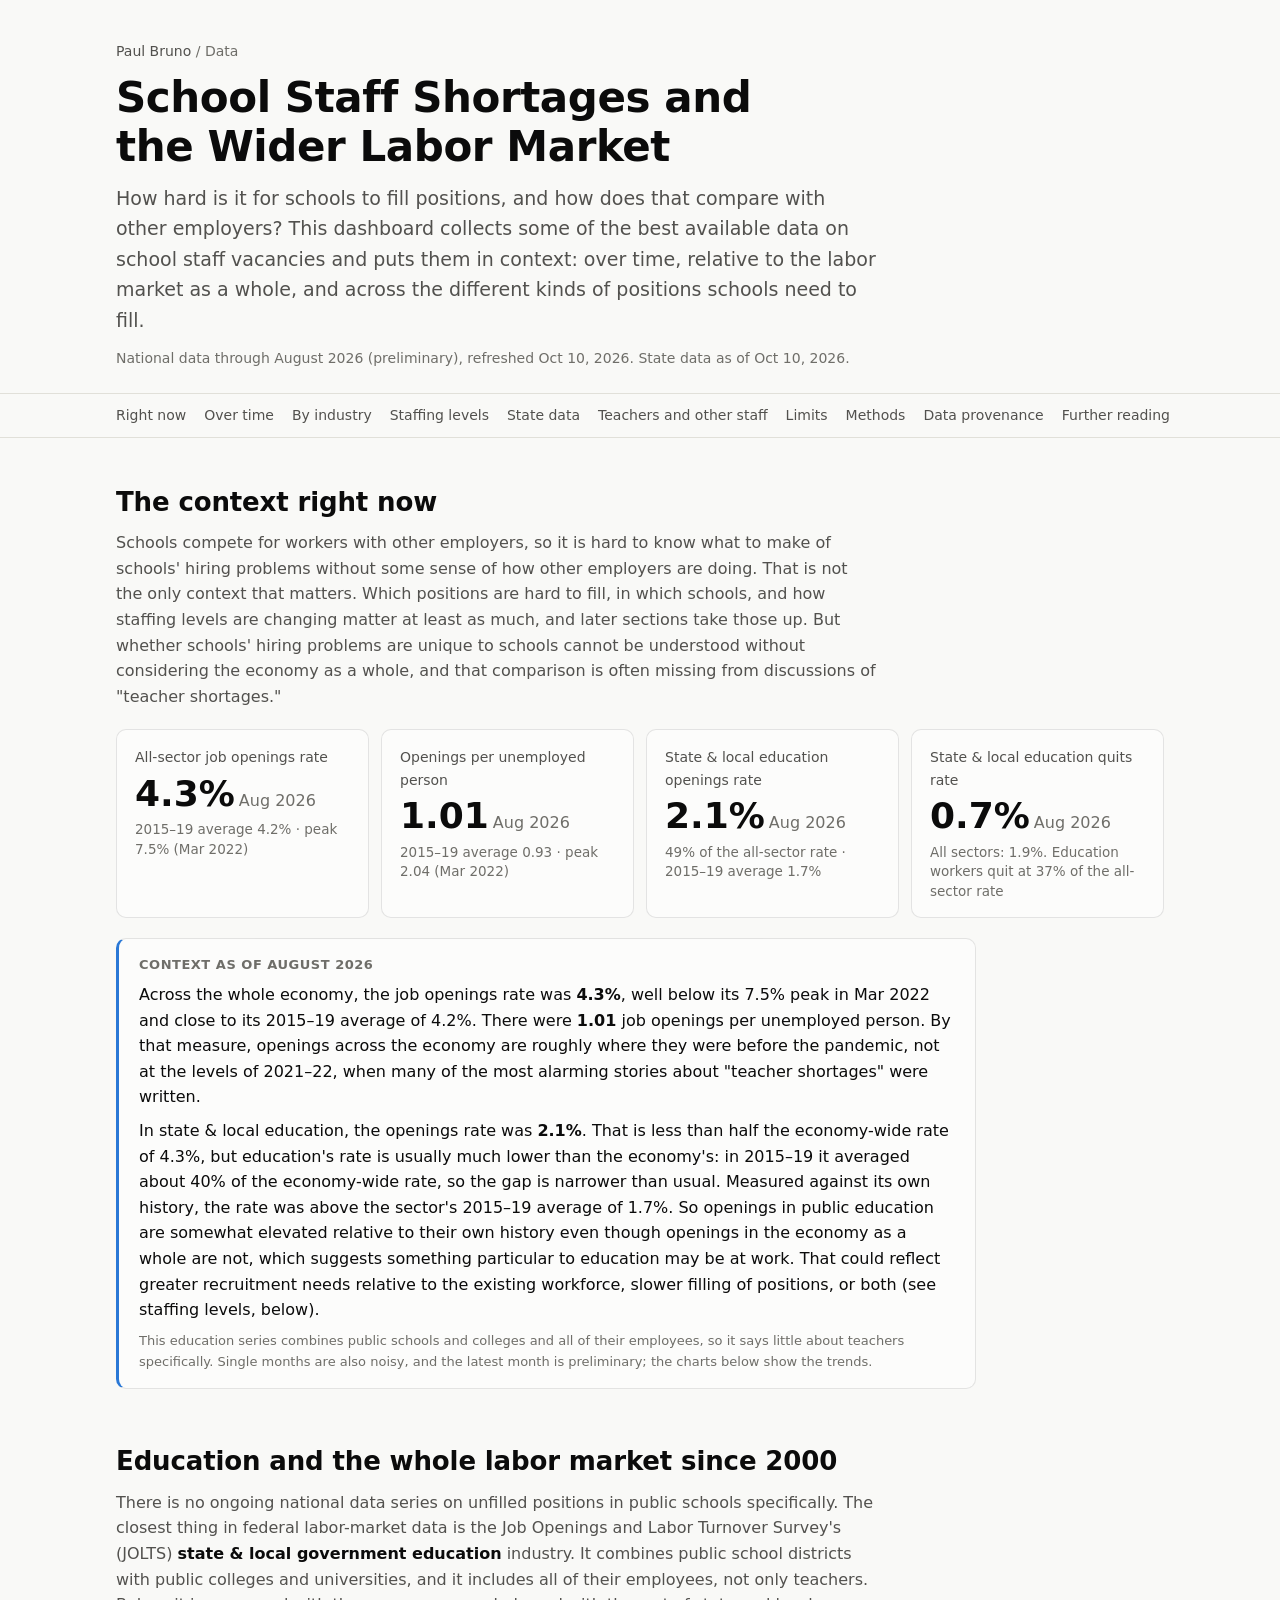
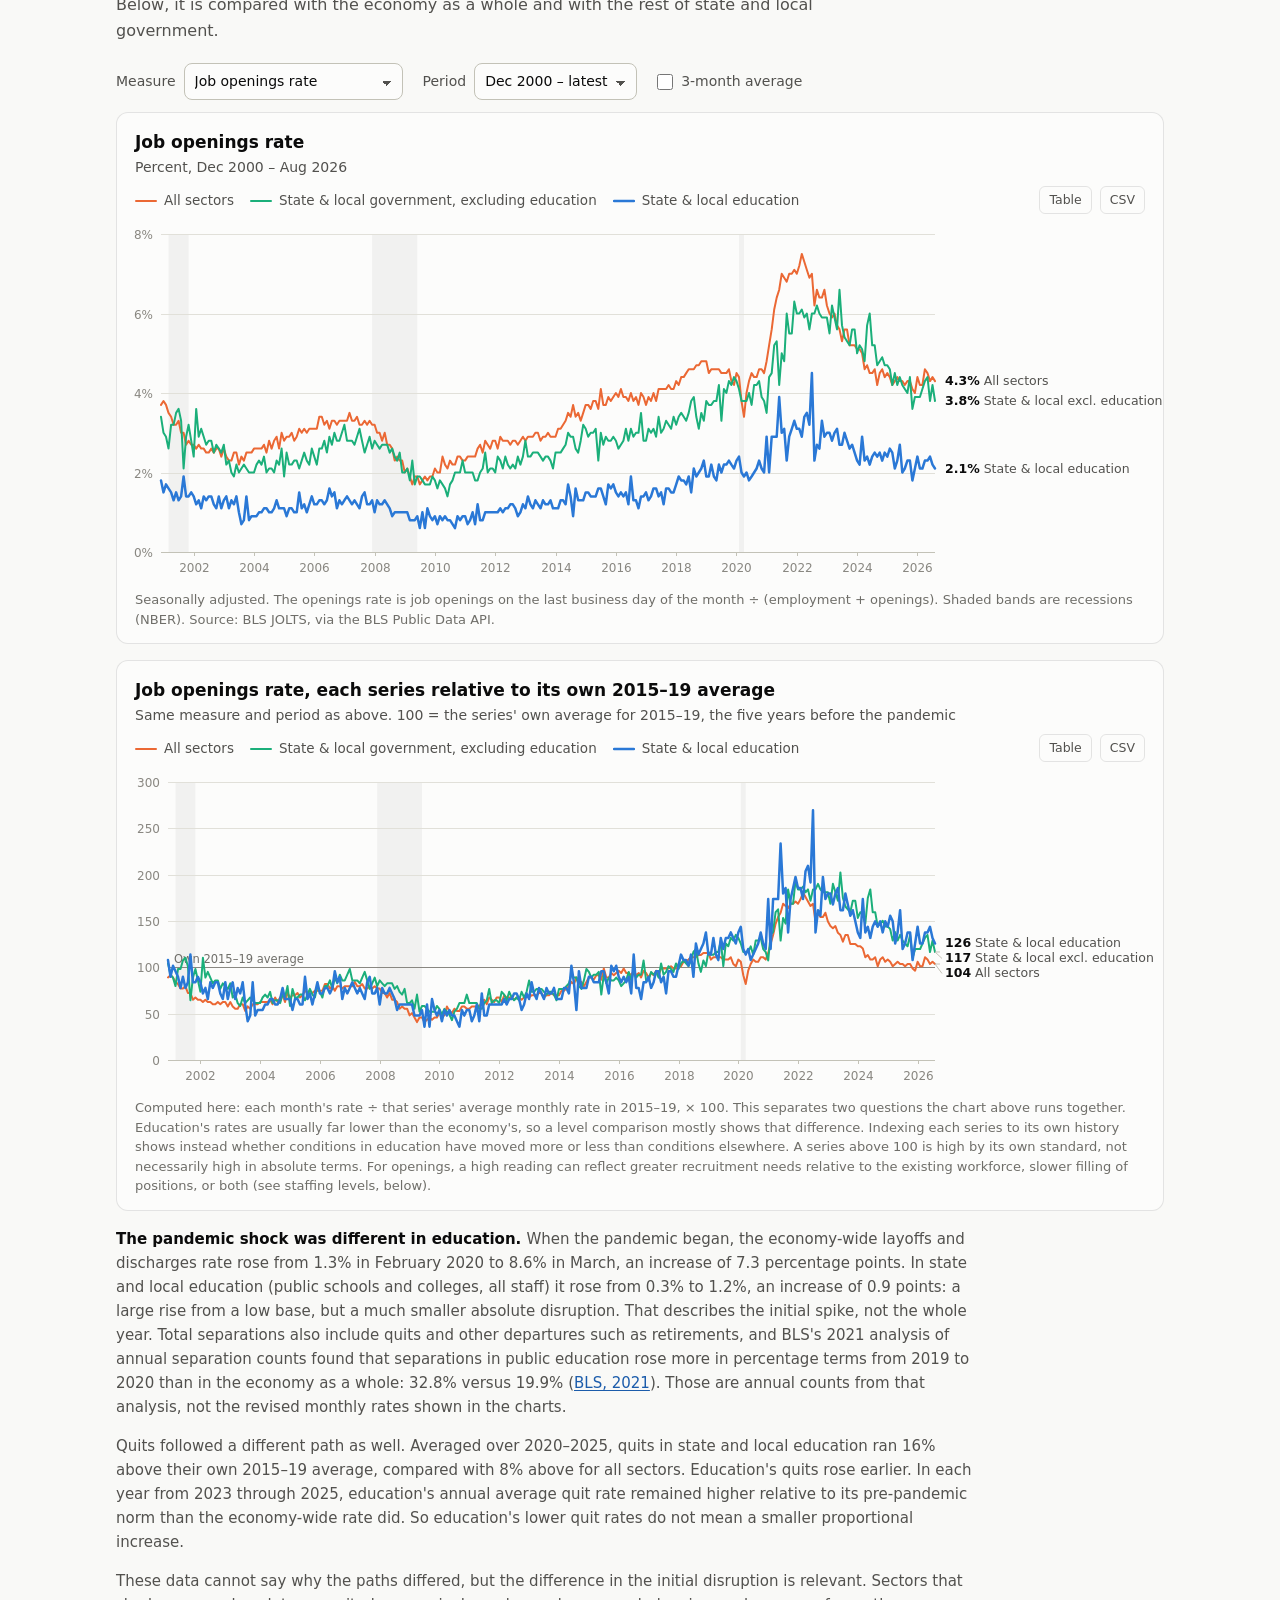
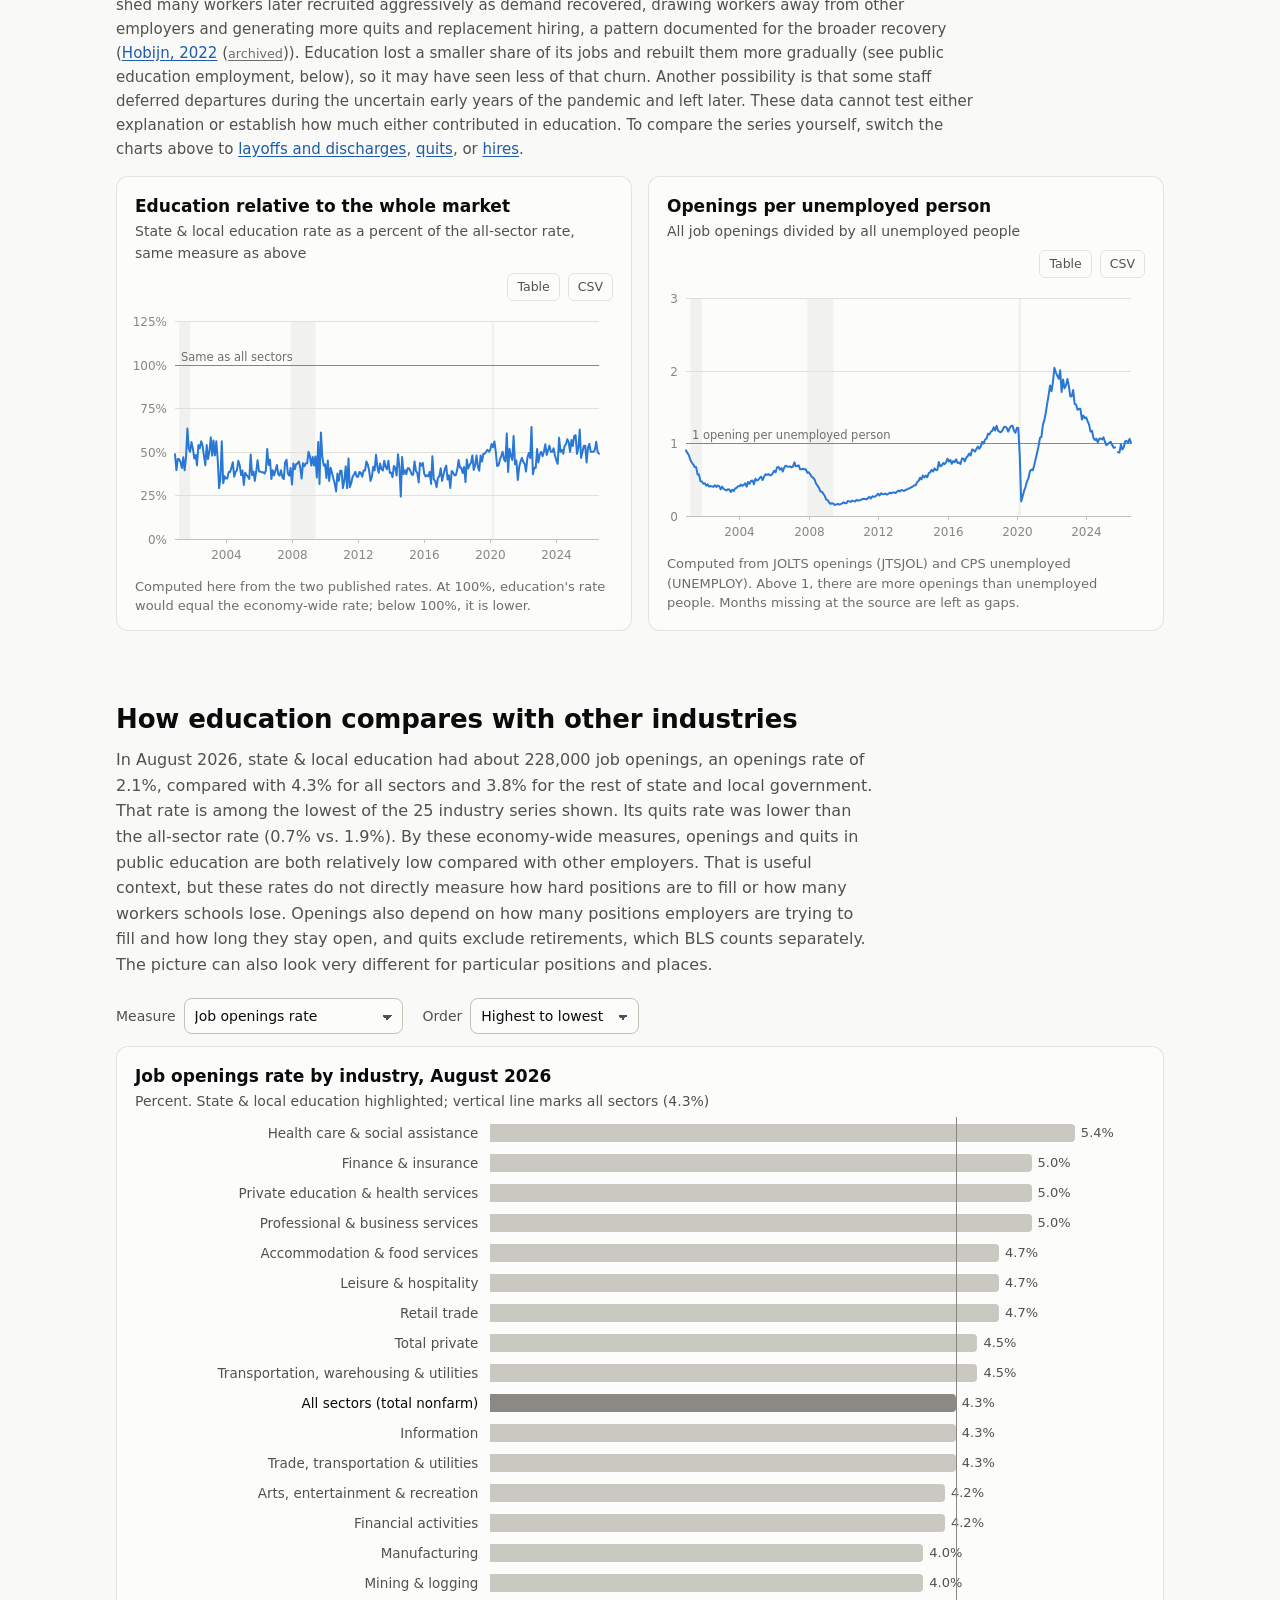
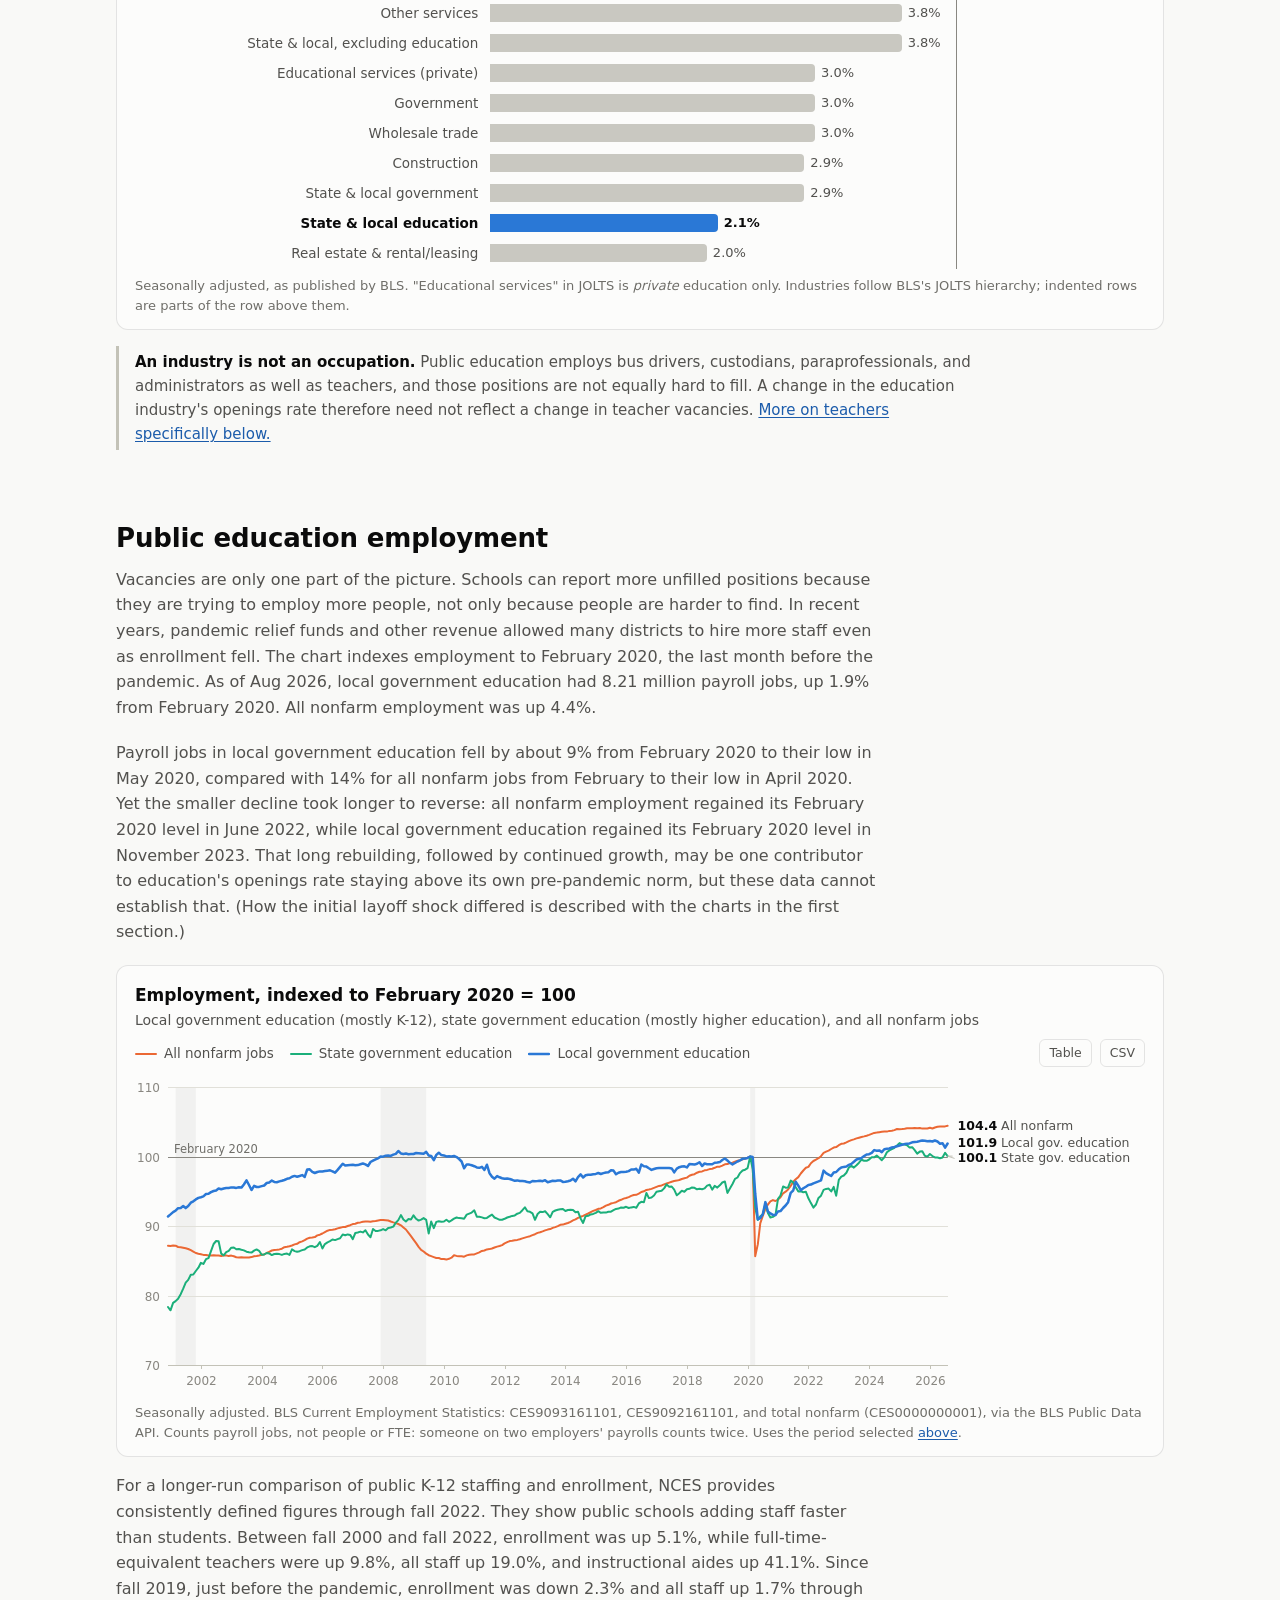
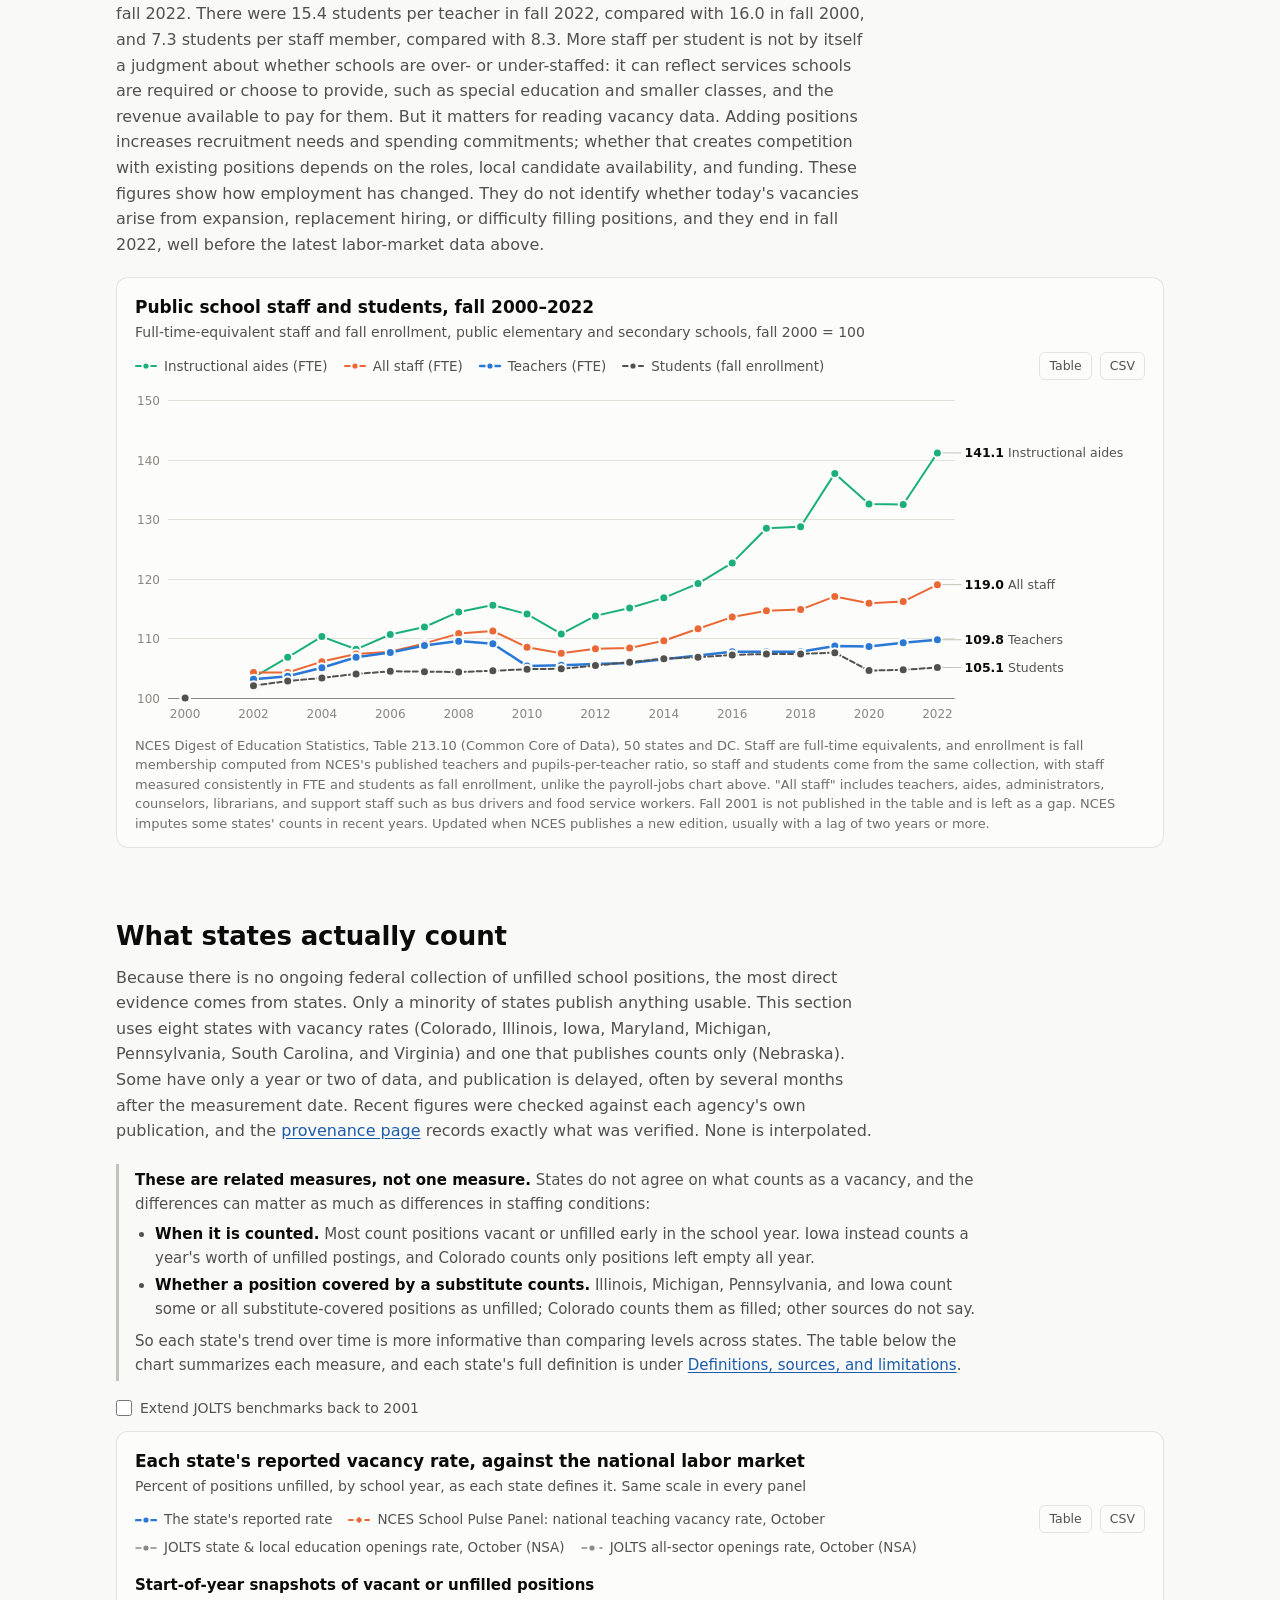
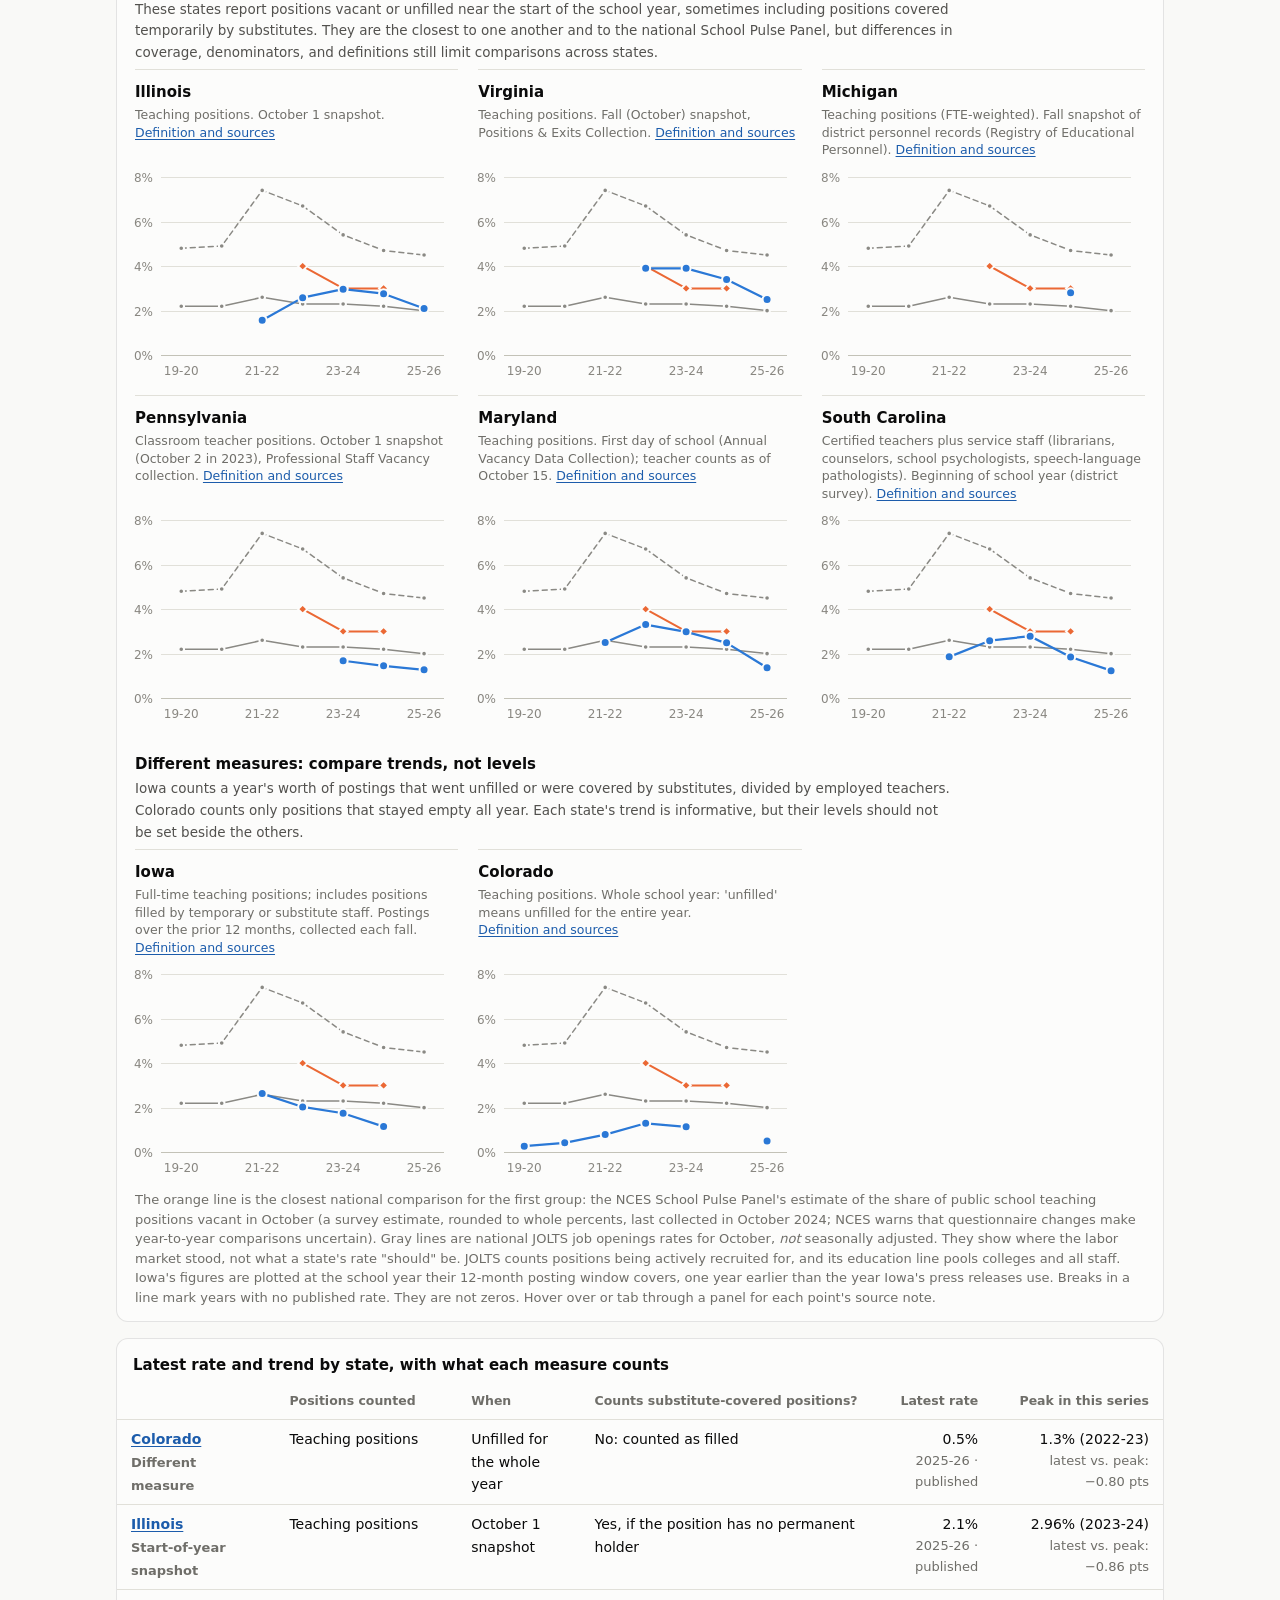
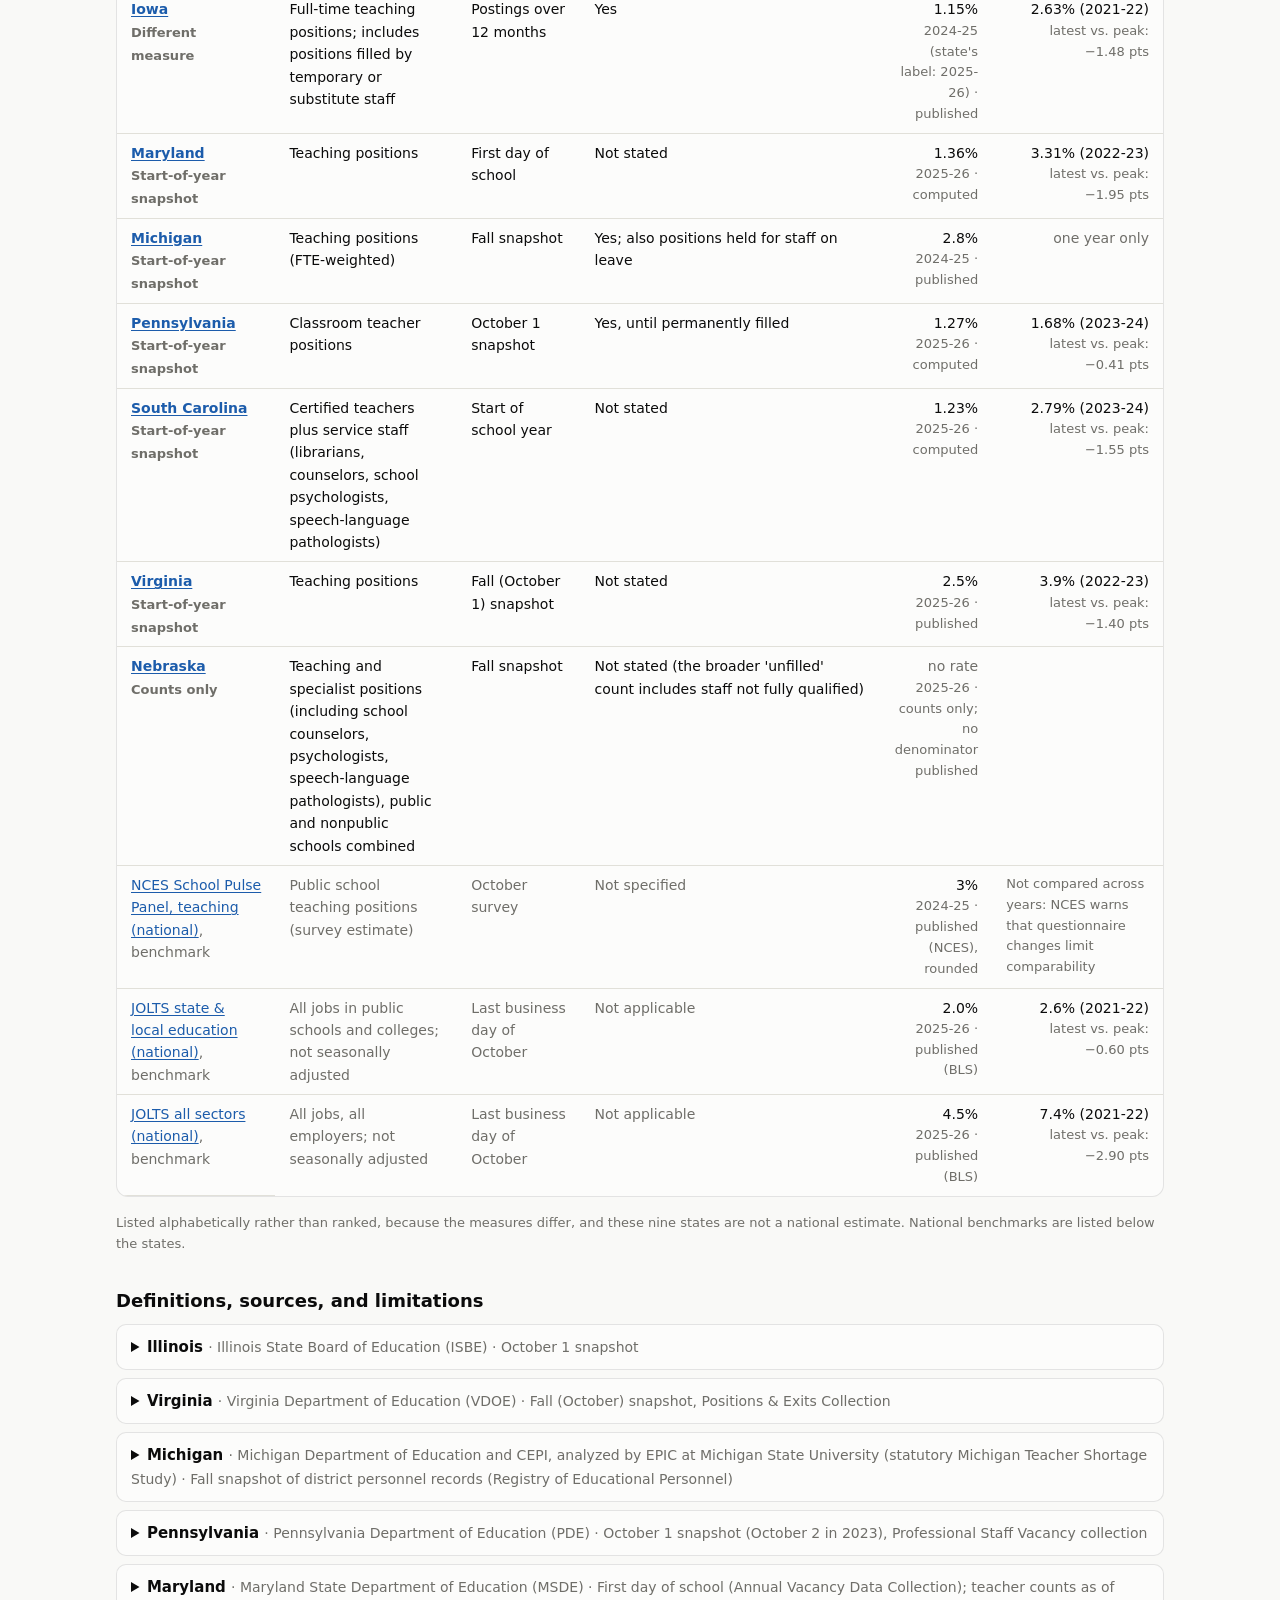
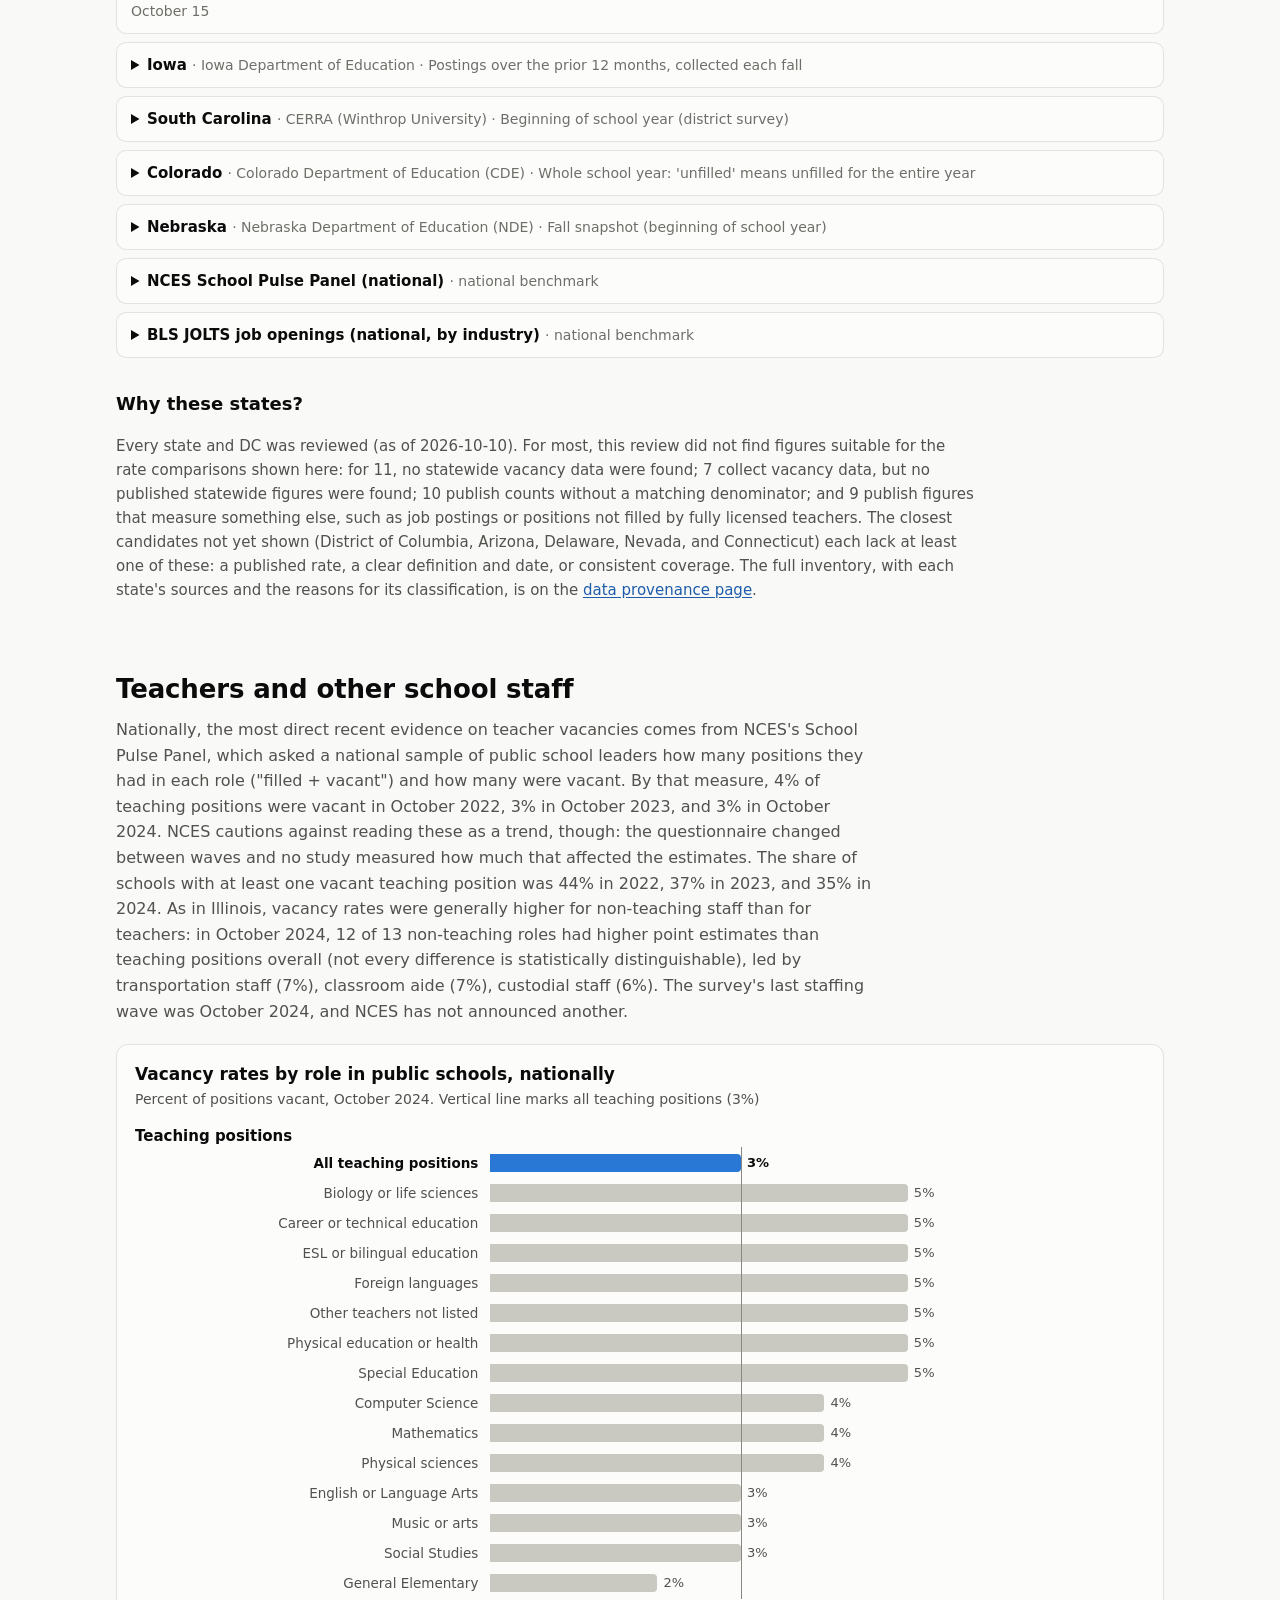
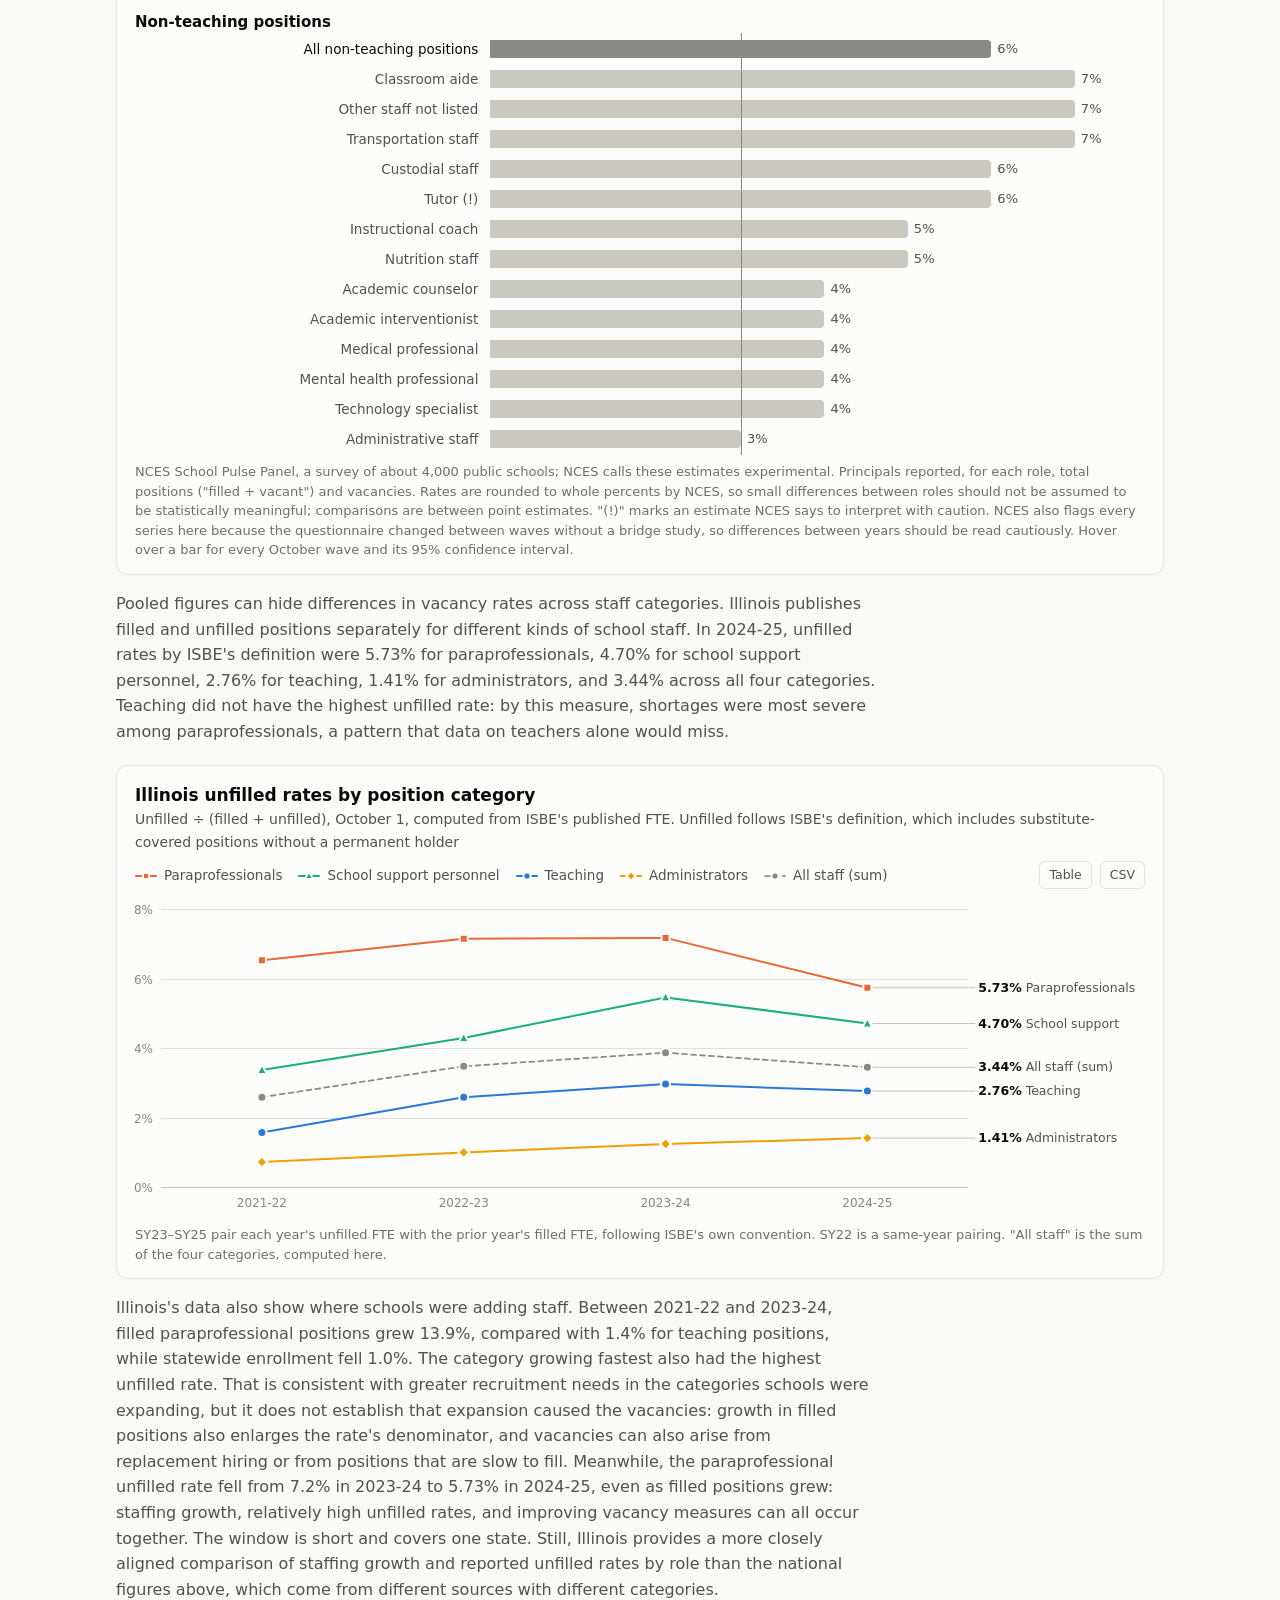
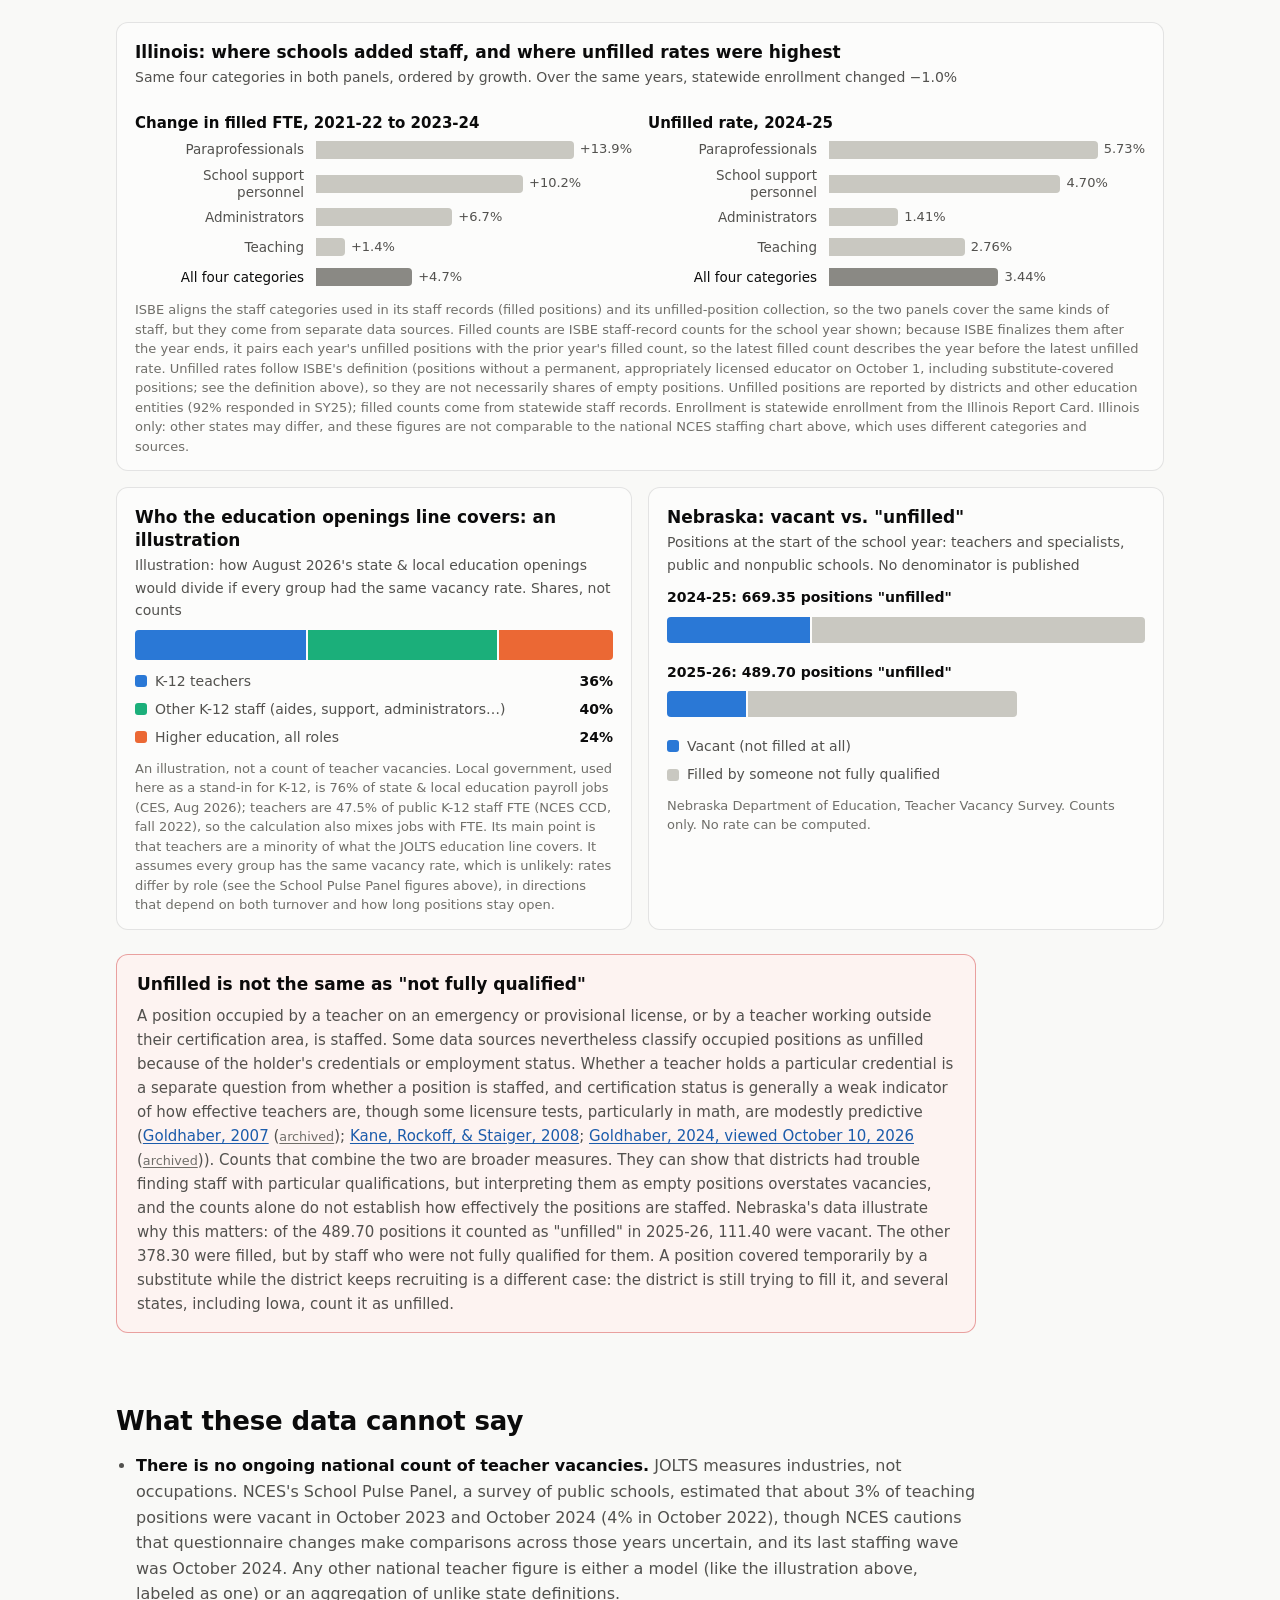
==== index.html @ aff2ec7c "Add Maryland to the state panels MSDE counts teacher vacancies on the first day of school and report" ====
<!doctype html>
<html lang="en">
<head>
<meta charset="utf-8">
<meta name="viewport" content="width=device-width, initial-scale=1">
<title>School Staff Shortages and the Wider Labor Market</title>
<meta name="description" content="A live dashboard putting school staff vacancies in the context of the whole U.S. labor market: BLS JOLTS data updated monthly, plus state school-vacancy surveys.">
<meta property="og:title" content="School Staff Shortages and the Wider Labor Market">
<meta property="og:description" content="School staff vacancies read against the whole labor market, over time. Updated monthly from BLS data.">
<link rel="icon" href="data:image/svg+xml,%3Csvg xmlns='http://www.w3.org/2000/svg' viewBox='0 0 16 16'%3E%3Crect width='16' height='16' rx='3' fill='%232a78d6'/%3E%3Cpath d='M3 11 L6 7 L9 9 L13 4' stroke='white' stroke-width='1.8' fill='none' stroke-linecap='round' stroke-linejoin='round'/%3E%3C/svg%3E">
<link rel="stylesheet" href="assets/style.css">
</head>
<body>
<a class="skip" href="#main">Skip to content</a>

<header class="site-header">
  <div class="wrap">
    <p class="crumb"><a href="https://www.paul-bruno.com/">Paul Bruno</a> <span aria-hidden="true">/</span> Data</p>
    <h1>School Staff Shortages and the Wider Labor Market</h1>
    <p class="dek">How hard is it for schools to fill positions, and how does that compare with other employers? This dashboard collects some of the best available data on school staff vacancies and puts them in context: over time, relative to the labor market as a whole, and across the different kinds of positions schools need to fill.</p>
    <p class="stamp" id="stamp">Loading data…</p>
  </div>
</header>

<nav class="toc" aria-label="Sections">
  <div class="wrap">
    <a href="#now">Right now</a>
    <a href="#market">Over time</a>
    <a href="#industries">By industry</a>
    <a href="#staffing">Staffing levels</a>
    <a href="#states">State data</a>
    <a href="#teachers">Teachers and other staff</a>
    <a href="#limits">Limits</a>
    <a href="#methods">Methods</a>
    <a href="provenance.html">Data provenance</a>
    <a href="reading.html">Further reading</a>
  </div>
</nav>

<main id="main" class="wrap">

  <!-- 1. Right now ------------------------------------------------------- -->
  <section id="now" aria-labelledby="now-h">
    <h2 id="now-h">The context right now</h2>
    <p class="lede">Schools compete for workers with other employers, so it is hard to know what to make of schools' hiring problems without some sense of how other employers are doing. That is not the only context that matters. Which positions are hard to fill, in which schools, and how staffing levels are changing matter at least as much, and later sections take those up. But whether schools' hiring problems are unique to schools cannot be understood without considering the economy as a whole, and that comparison is often missing from discussions of "teacher shortages."</p>
    <div class="tiles" id="tiles"></div>
    <div class="verdict" id="verdict"></div>
  </section>

  <!-- 2. Over time ------------------------------------------------------- -->
  <section id="market" aria-labelledby="market-h">
    <h2 id="market-h">Education and the whole labor market since 2000</h2>
    <p class="lede">There is no ongoing national data series on unfilled positions in public schools specifically. The closest thing in federal labor-market data is the Job Openings and Labor Turnover Survey's (JOLTS) <strong>state &amp; local government education</strong> industry. It combines public school districts with public colleges and universities, and it includes all of their employees, not only teachers. Below, it is compared with the economy as a whole and with the rest of state and local government.</p>

    <div class="controls" role="group" aria-label="Chart options for this section">
      <label>Measure
        <select id="metric">
          <option value="JOR">Job openings rate</option>
          <option value="HIR">Hires rate</option>
          <option value="QUR">Quits rate</option>
          <option value="LDR">Layoffs &amp; discharges rate</option>
        </select>
      </label>
      <label>Period
        <select id="range">
          <option value="all">Dec 2000 – latest</option>
          <option value="2015">2015 – latest</option>
          <option value="5y">Last 5 years</option>
        </select>
      </label>
      <label class="check"><input type="checkbox" id="smooth"> 3-month average</label>
    </div>

    <figure class="card" id="fig-market">
      <figcaption>
        <h3 id="market-title">Job openings rate</h3>
        <p class="sub" id="market-sub"></p>
      </figcaption>
      <div class="chart" id="chart-market"></div>
      <p class="note">Seasonally adjusted. The <span id="metric-def"></span> Shaded bands are recessions (NBER). Source: BLS JOLTS, via the BLS Public Data API.</p>
    </figure>

    <figure class="card" id="fig-idx">
      <figcaption>
        <h3 id="idx-title">Each series relative to its own 2015–19 average</h3>
        <p class="sub">Same measure and period as above. 100 = the series' own average for 2015–19, the five years before the pandemic</p>
      </figcaption>
      <div class="chart" id="chart-idx"></div>
      <p class="note">Computed here: each month's rate ÷ that series' average monthly rate in 2015–19, × 100. This separates two questions the chart above runs together. Education's rates are usually far lower than the economy's, so a level comparison mostly shows that difference. Indexing each series to its own history shows instead whether conditions in education have moved more or less than conditions elsewhere. A series above 100 is high by its own standard, not necessarily high in absolute terms. For openings, a high reading can reflect greater recruitment needs relative to the existing workforce, slower filling of positions, or both (see staffing levels, below).</p>
    </figure>

    <div class="methods" id="shock-note"></div>

    <div class="grid2">
      <figure class="card" id="fig-ratio">
        <figcaption>
          <h3>Education relative to the whole market</h3>
          <p class="sub">State &amp; local education rate as a percent of the all-sector rate, same measure as above</p>
        </figcaption>
        <div class="chart" id="chart-ratio"></div>
        <p class="note">Computed here from the two published rates. At 100%, education's rate would equal the economy-wide rate; below 100%, it is lower.</p>
      </figure>
      <figure class="card" id="fig-vu">
        <figcaption>
          <h3>Openings per unemployed person</h3>
          <p class="sub">All job openings divided by all unemployed people</p>
        </figcaption>
        <div class="chart" id="chart-vu"></div>
        <p class="note">Computed from JOLTS openings (JTSJOL) and CPS unemployed (UNEMPLOY). Above 1, there are more openings than unemployed people. Months missing at the source are left as gaps.</p>
      </figure>
    </div>
  </section>

  <!-- 3. Industries ------------------------------------------------------ -->
  <section id="industries" aria-labelledby="ind-h">
    <h2 id="ind-h">How education compares with other industries</h2>
    <p class="lede" id="ind-lede"></p>
    <div class="controls" role="group" aria-label="Industry chart options">
      <label>Measure
        <select id="ind-metric">
          <option value="JOR">Job openings rate</option>
          <option value="HIR">Hires rate</option>
          <option value="QUR">Quits rate</option>
          <option value="LDR">Layoffs &amp; discharges rate</option>
        </select>
      </label>
      <label>Order
        <select id="ind-sort">
          <option value="value">Highest to lowest</option>
          <option value="tree">Industry hierarchy</option>
        </select>
      </label>
    </div>
    <figure class="card" id="fig-ind">
      <figcaption>
        <h3 id="ind-title"></h3>
        <p class="sub" id="ind-sub"></p>
      </figcaption>
      <div class="chart" id="chart-ind"></div>
      <p class="note">Seasonally adjusted, as published by BLS. "Educational services" in JOLTS is <em>private</em> education only. Industries follow BLS's JOLTS hierarchy; indented rows are parts of the row above them.</p>
    </figure>
    <aside class="caveat">
      <p><strong>An industry is not an occupation.</strong> Public education employs bus drivers, custodians, paraprofessionals, and administrators as well as teachers, and those positions are not equally hard to fill. A change in the education industry's openings rate therefore need not reflect a change in teacher vacancies. <a href="#teachers">More on teachers specifically below.</a></p>
    </aside>
  </section>

  <!-- 4. Staffing -------------------------------------------------------- -->
  <section id="staffing" aria-labelledby="staff-h">
    <h2 id="staff-h">Public education employment</h2>
    <p class="lede" id="staff-lede">Vacancies are only one part of the picture. Schools can report more unfilled positions because they are trying to employ more people, not only because people are harder to find. In recent years, pandemic relief funds and other revenue allowed many districts to hire more staff even as enrollment fell. The chart indexes employment to February 2020, the last month before the pandemic.</p>
    <p class="lede" id="staff-pandemic"></p>
    <figure class="card" id="fig-staff">
      <figcaption>
        <h3>Employment, indexed to February 2020 = 100</h3>
        <p class="sub">Local government education (mostly K-12), state government education (mostly higher education), and all nonfarm jobs</p>
      </figcaption>
      <div class="chart" id="chart-staff"></div>
      <p class="note">Seasonally adjusted. BLS Current Employment Statistics: CES9093161101, CES9092161101, and total nonfarm (CES0000000001), via the BLS Public Data API. Counts payroll jobs, not people or FTE: someone on two employers' payrolls counts twice. Uses the period selected <a href="#market">above</a>.</p>
    </figure>

    <p class="lede" id="ratio-staff-lede"></p>
    <figure class="card" id="fig-ratio-staff">
      <figcaption>
        <h3 id="ratio-staff-title">Public school staff and students, fall 2000–2022</h3>
        <p class="sub" id="ratio-staff-sub"></p>
      </figcaption>
      <div class="chart" id="chart-ratio-staff"></div>
      <p class="note">NCES Digest of Education Statistics, Table 213.10 (Common Core of Data), 50 states and DC. Staff are full-time equivalents, and enrollment is fall membership computed from NCES's published teachers and pupils-per-teacher ratio, so staff and students come from the same collection, with staff measured consistently in FTE and students as fall enrollment, unlike the payroll-jobs chart above. "All staff" includes teachers, aides, administrators, counselors, librarians, and support staff such as bus drivers and food service workers. Fall 2001 is not published in the table and is left as a gap. NCES imputes some states' counts in recent years. Updated when NCES publishes a new edition, usually with a lag of two years or more.</p>
    </figure>
  </section>

  <!-- 5. States ---------------------------------------------------------- -->
  <section id="states" aria-labelledby="states-h">
    <h2 id="states-h">What states actually count</h2>
    <p class="lede">Because there is no ongoing federal collection of unfilled school positions, the most direct evidence comes from states. Only a minority of states publish anything usable. This section uses eight states with vacancy rates (Colorado, Illinois, Iowa, Maryland, Michigan, Pennsylvania, South Carolina, and Virginia) and one that publishes counts only (Nebraska). Some have only a year or two of data, and publication is delayed, often by several months after the measurement date. Recent figures were checked against each agency's own publication, and the <a href="provenance.html#states">provenance page</a> records exactly what was verified. None is interpolated.</p>

    <aside class="caveat" id="definitions">
      <p><strong>These are related measures, not one measure.</strong> States do not agree on what counts as a vacancy, and the differences can matter as much as differences in staffing conditions:</p>
      <ul>
        <li><strong>When it is counted.</strong> Most count positions vacant or unfilled early in the school year. Iowa instead counts a year's worth of unfilled postings, and Colorado counts only positions left empty all year.</li>
        <li><strong>Whether a position covered by a substitute counts.</strong> Illinois, Michigan, Pennsylvania, and Iowa count some or all substitute-covered positions as unfilled; Colorado counts them as filled; other sources do not say.</li>
      </ul>
      <p>So each state's trend over time is more informative than comparing levels across states. The table below the chart summarizes each measure, and each state's full definition is under <a href="#state-defs-h">Definitions, sources, and limitations</a>.</p>
    </aside>

    <div class="controls" role="group" aria-label="State chart options">
      <label class="check"><input type="checkbox" id="bench-long"> Extend JOLTS benchmarks back to 2001</label>
    </div>

    <figure class="card" id="fig-states">
      <figcaption>
        <h3>Each state's reported vacancy rate, against the national labor market</h3>
        <p class="sub">Percent of positions unfilled, by school year, as each state defines it. Same scale in every panel</p>
      </figcaption>
      <div id="chart-states"></div>
      <p class="note">The orange line is the closest national comparison for the first group: the NCES School Pulse Panel's estimate of the share of public school teaching positions vacant in October (a survey estimate, rounded to whole percents, last collected in October 2024; NCES warns that questionnaire changes make year-to-year comparisons uncertain). Gray lines are national JOLTS job openings rates for October, <em>not</em> seasonally adjusted. They show where the labor market stood, not what a state's rate "should" be. JOLTS counts positions being actively recruited for, and its education line pools colleges and all staff. Iowa's figures are plotted at the school year their 12-month posting window covers, one year earlier than the year Iowa's press releases use. Breaks in a line mark years with no published rate. They are not zeros. Hover over or tab through a panel for each point's source note.</p>
    </figure>

    <div class="table-wrap">
      <table class="data" id="states-table">
        <caption>Latest rate and trend by state, with what each measure counts</caption>
      </table>
    </div>
    <p class="small">Listed alphabetically rather than ranked, because the measures differ, and these nine states are not a national estimate. National benchmarks are listed below the states.</p>

    <h3 class="h3" id="state-defs-h">Definitions, sources, and limitations</h3>
    <div id="state-defs" class="defs"></div>

    <h3 class="h3">Why these states?</h3>
    <div id="inventory-summary" class="methods"></div>
  </section>

  <!-- 6. Teachers -------------------------------------------------------- -->
  <section id="teachers" aria-labelledby="teach-h">
    <h2 id="teach-h">Teachers and other school staff</h2>
    <p class="lede" id="spp-lede"></p>

    <figure class="card" id="fig-spp">
      <figcaption>
        <h3>Vacancy rates by role in public schools, nationally</h3>
        <p class="sub" id="spp-sub"></p>
      </figcaption>
      <div id="chart-spp"></div>
      <p class="note">NCES School Pulse Panel, a survey of about 4,000 public schools; NCES calls these estimates experimental. Principals reported, for each role, total positions ("filled + vacant") and vacancies. Rates are rounded to whole percents by NCES, so small differences between roles should not be assumed to be statistically meaningful; comparisons are between point estimates. "(!)" marks an estimate NCES says to interpret with caution. NCES also flags every series here because the questionnaire changed between waves without a bridge study, so differences between years should be read cautiously. Hover over a bar for every October wave and its 95% confidence interval.</p>
    </figure>

    <p class="lede" id="il-lede">Pooled figures can hide differences in vacancy rates across staff categories. Illinois publishes filled and unfilled positions separately for different kinds of school staff.</p>

    <figure class="card" id="fig-il">
      <figcaption>
        <h3>Illinois unfilled rates by position category</h3>
        <p class="sub">Unfilled ÷ (filled + unfilled), October 1, computed from ISBE's published FTE. Unfilled follows ISBE's definition, which includes substitute-covered positions without a permanent holder</p>
      </figcaption>
      <div class="chart" id="chart-il"></div>
      <p class="note">SY23–SY25 pair each year's unfilled FTE with the prior year's filled FTE, following ISBE's own convention. SY22 is a same-year pairing. "All staff" is the sum of the four categories, computed here.</p>
    </figure>

    <p class="lede" id="il-growth-lede"></p>
    <figure class="card" id="fig-il-growth">
      <figcaption>
        <h3>Illinois: where schools added staff, and where unfilled rates were highest</h3>
        <p class="sub" id="il-growth-sub"></p>
      </figcaption>
      <div id="chart-il-growth"></div>
      <p class="note">ISBE aligns the staff categories used in its staff records (filled positions) and its unfilled-position collection, so the two panels cover the same kinds of staff, but they come from separate data sources. Filled counts are ISBE staff-record counts for the school year shown; because ISBE finalizes them after the year ends, it pairs each year's unfilled positions with the prior year's filled count, so the latest filled count describes the year before the latest unfilled rate. Unfilled rates follow ISBE's definition (positions without a permanent, appropriately licensed educator on October 1, including substitute-covered positions; see the definition above), so they are not necessarily shares of empty positions. Unfilled positions are reported by districts and other education entities (92% responded in SY25); filled counts come from statewide staff records. Enrollment is statewide enrollment from the Illinois Report Card. Illinois only: other states may differ, and these figures are not comparable to the national NCES staffing chart above, which uses different categories and sources.</p>
    </figure>

    <div class="grid2">
      <figure class="card" id="fig-comp">
        <figcaption>
          <h3>Who the education openings line covers: an illustration</h3>
          <p class="sub" id="comp-sub"></p>
        </figcaption>
        <div id="chart-comp"></div>
        <p class="note" id="comp-note"></p>
      </figure>
      <figure class="card" id="fig-ne">
        <figcaption>
          <h3>Nebraska: vacant vs. "unfilled"</h3>
          <p class="sub">Positions at the start of the school year: teachers and specialists, public and nonpublic schools. No denominator is published</p>
        </figcaption>
        <div id="chart-ne"></div>
        <p class="note">Nebraska Department of Education, Teacher Vacancy Survey. Counts only. No rate can be computed.</p>
      </figure>
    </div>

    <aside class="rule">
      <h3>Unfilled is not the same as "not fully qualified"</h3>
      <p>A position occupied by a teacher on an emergency or provisional license, or by a teacher working outside their certification area, is staffed. Some data sources nevertheless classify occupied positions as unfilled because of the holder's credentials or employment status. Whether a teacher holds a particular credential is a separate question from whether a position is staffed, and certification status is generally a weak indicator of how effective teachers are, though some licensure tests, particularly in math, are modestly predictive (<a href="https://jhr.uwpress.org/content/42/4/765">Goldhaber, 2007</a>; <a href="https://doi.org/10.1016/j.econedurev.2007.05.005">Kane, Rockoff, &amp; Staiger, 2008</a>; <a href="https://livehandbook.org/k-12-education/workforce-teachers/teacher-licensure/">Goldhaber, 2024, viewed October 10, 2026</a>). Counts that combine the two are broader measures. They can show that districts had trouble finding staff with particular qualifications, but interpreting them as empty positions overstates vacancies, and the counts alone do not establish how effectively the positions are staffed. <span id="ne-rule"></span></p>
    </aside>
  </section>

  <!-- 7. Limits ---------------------------------------------------------- -->
  <section id="limits" aria-labelledby="limits-h">
    <h2 id="limits-h">What these data cannot say</h2>
    <ul class="limits">
      <li><strong>There is no ongoing national count of teacher vacancies.</strong> JOLTS measures industries, not occupations. NCES's School Pulse Panel, a survey of public schools, estimated that about 3% of teaching positions were vacant in October 2023 and October 2024 (4% in October 2022), though NCES cautions that questionnaire changes make comparisons across those years uncertain, and its last staffing wave was October 2024. Any other national teacher figure is either a model (like the illustration above, labeled as one) or an aggregation of unlike state definitions.</li>
      <li><strong>State vacancy rates are not rankings.</strong> States define and measure vacancies differently, so changes within a state over time are more informative than comparisons between states.</li>
      <li><strong>Vacancies depend on demand as well as supply.</strong> A district that adds positions can report more vacancies even if hiring has not gotten harder, and when budgets tighten, vacancies can fall even if nothing about the supply of candidates has improved.</li>
      <li><strong>Annual snapshots miss a lot.</strong> Most state data describe a single point in the fall and are published months later. They cannot show how positions were filled over the course of the year, or which positions were hard to fill but filled by October.</li>
      <li><strong>These are mostly data about quantity, not quality.</strong> Vacancy data tell us whether schools could fill the positions they wanted to fill, not how well those positions were filled or how much students learned. Credential categories do not settle the quality question either.</li>
      <li><strong>Averages hide a great deal.</strong> Staffing problems vary between subjects, districts, and schools. In Illinois in fall 2022, for example, about half of districts reported no teacher vacancies at all while a tenth reported that 7.5% or more of their teaching positions were unfilled, and vacancy rates differed about as much between schools in the same district as between districts (<a href="https://doi.org/10.1162/edfp_a_00450">Bruno, 2026</a>). Disadvantaged students tend to attend the schools with the highest vacancy rates.</li>
      <li><strong>Computed rates carry their conventions.</strong> Where this page computes a rate from published components, it says so, and the components are in the downloadable data.</li>
      <li><strong>JOLTS is revised.</strong> The latest month is preliminary and each month is revised once. Annual benchmark revisions can change the whole history. This page re-pulls the full history every update.</li>
    </ul>
  </section>

  <!-- 8. Methods --------------------------------------------------------- -->
  <section id="methods" aria-labelledby="methods-h">
    <h2 id="methods-h">Methods, sources, and data</h2>
    <div class="methods">
      <p><strong>Rates.</strong> Rates on this page adjust for the size of an employer or workforce, so they can be followed over time and set beside industries of very different sizes. But their numerators, denominators, and reporting periods differ, and expressing something as a percentage does not by itself make two measures comparable. JOLTS job openings rates are openings ÷ (employment + openings) on the last business day of the month; hires, quits, and layoff rates are events during the month ÷ employment. State rates follow each state's own convention, described in each state's definition above: most are unfilled ÷ (filled + unfilled) at a point in the fall, but Illinois pairs this year's unfilled positions with last year's filled positions, Iowa divides a year of unfilled postings by employed teachers, and Pennsylvania's rate is computed here from positions and headcounts.</p>
      <p><strong>National data</strong> come from the BLS Job Openings and Labor Turnover Survey and Current Employment Statistics, retrieved from the BLS Public Data API (economy-wide JOLTS series JTS000000000000000JOR and related, CPS unemployment LNS13000000 and LNS14000000, CES employment CES0000000001, CES9093161101, CES9092161101, and industry series JTS<i>iiiiii</i>000000000<i>XXX</i>, including 923000 state &amp; local education and 929000 state &amp; local excluding education). Seasonally adjusted except the October state benchmarks, which use the not-seasonally-adjusted series JTU923000000000000JOR and JTU000000000000000JOR. An automated job refreshes these data weekly, so new JOLTS releases appear within days.</p>
      <p><strong>School Pulse Panel</strong> estimates come from the NCES "Staff Vacancies" workbook (nces.ed.gov/surveys/spp), re-checked automatically for new waves. They are shown as NCES publishes them: percent of positions vacant, rounded to whole percents, with standard errors used for the confidence intervals in tooltips. NCES's flags are carried through: estimates it says to interpret with caution are marked, and its warning that questionnaire changes affect comparisons across waves is noted wherever the waves are compared.</p>
      <p><strong>Staff and enrollment</strong> come from NCES Digest of Education Statistics Table 213.10, built from the Common Core of Data: full-time-equivalent staff by type and pupils per staff member for public schools, 50 states and DC, fall 2000 on. Enrollment is computed from NCES's own teacher counts and pupils-per-teacher ratio, so staff and students come from the same collection, with staff measured consistently in FTE and students as fall enrollment. This differs from the BLS employment chart, which counts payroll jobs and mixes K-12 with other local education employers. The <strong>rates relative to their own history</strong> divide each JOLTS series by its own January 2015 – December 2019 average, the same baseline the summary at the top uses.</p>
      <p><strong>State data</strong> are curated by hand from state agency publications (sources listed under each state above) and updated as states release new figures. The provenance page records, state by state, which figures were checked against the agency's own publication and which were carried over without re-checking. Where a state publishes a rate, the published rate is shown. Where it publishes only the components, the rate is computed and labeled. Where no denominator exists, no rate is shown.</p>
      <p><strong>Full documentation</strong> of every series (who publishes it, the exact file, how it is retrieved, every transformation, and known problems) is on the <a href="provenance.html">data provenance page</a>.</p>
      <p><strong>Composition illustration.</strong> The breakdown of state &amp; local education openings (<a href="#fig-comp">"Who the education openings line covers"</a>, in the teachers and other school staff section) is an illustration under equal vacancy rates, shown as shares rather than counts. It divides openings pro-rata using the CES local/state government education payroll-job shares (local is overwhelmingly K-12, state overwhelmingly higher education) and the NCES Common Core of Data teacher share of K-12 staff FTE, so it mixes payroll jobs with FTE. Vacancy rates differ by role, so it does not identify the number of teacher vacancies. Treat it as context for what the pooled rate covers.</p>
      <p class="downloads"><strong>Download:</strong>
        <a href="data/national_monthly.csv" download>National monthly series (CSV)</a> ·
        <a href="data/national.json">National data (JSON)</a> ·
        <a href="data/states.json">State panel with notes (JSON)</a> ·
        <a href="data/spp.json">School Pulse Panel extract (JSON)</a> ·
        <a href="data/staffing.json">NCES staff and enrollment (JSON)</a> ·
        <a href="data/state_inventory.json">50-state inventory (JSON)</a>
      </p>
      <p class="small" id="build-info"></p>
    </div>
  </section>
</main>

<footer class="site-footer">
  <div class="wrap">
    <p>Built by <a href="https://www.paul-bruno.com/">Paul Bruno</a>. National data update automatically from BLS. State data are updated by hand as states publish. <a href="provenance.html">Data provenance</a>. <a href="reading.html">Further reading</a>. Suggested citation: Bruno, P. <i>School Staff Shortages and the Wider Labor Market</i> (dashboard), accessed <span id="cite-date"></span>.</p>
  </div>
</footer>

<div id="tooltip" class="tooltip" role="status" aria-live="polite" hidden></div>
<script src="assets/app.js" defer></script>
<script src="assets/archive-links.js" defer></script>
</body>
</html>
---- assets/style.css ----
/* School Staff Shortages dashboard - styles
   Color roles are tokens; dark mode is its own validated set, not a flip. */

:root {
  color-scheme: light;
  --page: #f9f9f7;
  --surface: #fcfcfb;
  --ink: #0b0b0b;
  --ink-2: #52514e;
  --muted: #6f6e69;
  --axis: #898781;
  --grid: #e1e0d9;
  --baseline: #c3c2b7;
  --border: rgba(11, 11, 11, 0.10);
  --accent: #1c5cab;
  --wash: #eef4fc;
  --band: rgba(11, 11, 11, 0.045);
  --rule-bg: #fdf3f1;
  --rule-edge: #d03b3b;

  --s1: #2a78d6;  /* blue */
  --s2: #eb6834;  /* orange */
  --s3: #1baf7a;  /* aqua */
  --s4: #eda100;  /* yellow */
  --s5: #e87ba4;  /* magenta */
  --ref: #8a8984; /* reference/benchmark gray */
  --ref-2: #b5b4ad;
  --bar-muted: #c9c8c1;

  --font: system-ui, -apple-system, "Segoe UI", Roboto, sans-serif;
}

@media (prefers-color-scheme: dark) {
  :root:not([data-theme="light"]) {
    color-scheme: dark;
    --page: #0d0d0d;
    --surface: #1a1a19;
    --ink: #ffffff;
    --ink-2: #c3c2b7;
    --muted: #a3a29b;
    --axis: #898781;
    --grid: #2c2c2a;
    --baseline: #383835;
    --border: rgba(255, 255, 255, 0.10);
    --accent: #86b6ef;
    --wash: #16253a;
    --band: rgba(255, 255, 255, 0.06);
    --rule-bg: #2a1919;
    --rule-edge: #e66767;
    --s1: #3987e5; --s2: #d95926; --s3: #199e70; --s4: #c98500; --s5: #d55181;
    --ref: #9a9992; --ref-2: #5f5e59; --bar-muted: #4a4945;
  }
}
:root[data-theme="dark"] {
  color-scheme: dark;
  --page: #0d0d0d; --surface: #1a1a19; --ink: #ffffff; --ink-2: #c3c2b7; --muted: #a3a29b;
  --axis: #898781; --grid: #2c2c2a; --baseline: #383835; --border: rgba(255,255,255,0.10);
  --accent: #86b6ef; --wash: #16253a; --band: rgba(255,255,255,0.06); --rule-bg: #2a1919; --rule-edge: #e66767;
  --s1: #3987e5; --s2: #d95926; --s3: #199e70; --s4: #c98500; --s5: #d55181;
  --ref: #9a9992; --ref-2: #5f5e59; --bar-muted: #4a4945;
}

* { box-sizing: border-box; }
html { scroll-behavior: smooth; scroll-padding-top: 56px; }
body {
  margin: 0;
  background: var(--page);
  color: var(--ink);
  font: 16px/1.6 var(--font);
  -webkit-text-size-adjust: 100%;
}
a { color: var(--accent); text-underline-offset: 2px; }
a.arch { color: var(--muted); font-size: 0.85em; }
.wrap { max-width: 1080px; margin: 0 auto; padding: 0 16px; }
.skip { position: absolute; left: -9999px; }
.skip:focus { left: 8px; top: 8px; background: var(--surface); padding: 8px; z-index: 10; }

/* Header ------------------------------------------------------------------ */
.site-header { padding: 40px 0 24px; border-bottom: 1px solid var(--grid); }
.crumb { margin: 0 0 12px; font-size: 14px; color: var(--muted); }
.crumb a { color: var(--ink-2); text-decoration: none; }
.crumb a:hover { text-decoration: underline; }
h1 { font-size: clamp(28px, 4.4vw, 42px); line-height: 1.15; margin: 0 0 12px; letter-spacing: -0.01em; text-wrap: balance; }
.dek { font-size: 19px; color: var(--ink-2); margin: 0 0 12px; max-width: 760px; }
.stamp { font-size: 14px; color: var(--muted); margin: 0; }

.toc {
  position: sticky; top: 0; z-index: 5;
  background: color-mix(in srgb, var(--page) 92%, transparent);
  backdrop-filter: blur(6px);
  border-bottom: 1px solid var(--grid);
}
.toc .wrap { display: flex; gap: 4px 18px; overflow-x: auto; padding-top: 10px; padding-bottom: 10px; white-space: nowrap; scrollbar-width: none; }
.toc a { font-size: 14px; color: var(--ink-2); text-decoration: none; }
.toc a:hover { color: var(--ink); }

/* Sections ---------------------------------------------------------------- */
section { padding: 48px 0 8px; }
h2 { font-size: 26px; line-height: 1.25; margin: 0 0 12px; letter-spacing: -0.005em; }
.h3 { font-size: 18px; margin: 32px 0 8px; }
.lede { max-width: 760px; color: var(--ink-2); margin: 0 0 20px; }
.lede strong { color: var(--ink); }

/* Stat tiles -------------------------------------------------------------- */
.tiles { display: grid; grid-template-columns: repeat(auto-fit, minmax(220px, 1fr)); gap: 12px; margin: 8px 0 20px; }
.tile {
  background: var(--surface); border: 1px solid var(--border); border-radius: 10px;
  padding: 16px 18px;
}
.tile .label { font-size: 14px; color: var(--ink-2); margin: 0 0 4px; }
.tile .value { font-size: 36px; font-weight: 600; line-height: 1.15; margin: 0 0 6px; }
.tile .value small { font-size: 16px; font-weight: 500; color: var(--muted); margin-left: 4px; }
.tile .context { font-size: 13.5px; color: var(--muted); margin: 0; line-height: 1.45; }

.verdict {
  background: var(--surface); border: 1px solid var(--border); border-left: 3px solid var(--s1);
  border-radius: 10px; padding: 16px 20px; max-width: 860px;
}
.verdict p { margin: 0 0 8px; }
.verdict p:last-child { margin: 0; }
.verdict .kicker { font-size: 13px; font-weight: 600; letter-spacing: 0.04em; text-transform: uppercase; color: var(--muted); margin-bottom: 6px; }

/* Controls ---------------------------------------------------------------- */
.controls { display: flex; flex-wrap: wrap; gap: 10px 20px; align-items: center; margin: 0 0 12px; }
.controls label { display: inline-flex; align-items: center; gap: 8px; font-size: 14px; color: var(--ink-2); }
.controls select {
  font: inherit; font-size: 14px; color: var(--ink); background: var(--surface);
  border: 1px solid var(--baseline); border-radius: 8px; padding: 6px 28px 6px 10px;
  appearance: none;
  background-image: linear-gradient(45deg, transparent 50%, var(--ink-2) 50%), linear-gradient(135deg, var(--ink-2) 50%, transparent 50%);
  background-position: calc(100% - 15px) 55%, calc(100% - 10px) 55%;
  background-size: 5px 5px; background-repeat: no-repeat;
}
.controls .check input { width: 16px; height: 16px; accent-color: var(--s1); margin: 0; }

/* Figure cards ------------------------------------------------------------ */
.card {
  margin: 0 0 16px; background: var(--surface); border: 1px solid var(--border);
  border-radius: 12px; padding: 18px 18px 14px; min-width: 0;
}
.card figcaption { display: block; margin-bottom: 8px; }
.card h3 { font-size: 17px; margin: 0; line-height: 1.35; }
.card .sub { font-size: 14px; color: var(--ink-2); margin: 2px 0 0; }
.card .note { font-size: 13px; color: var(--muted); margin: 10px 0 0; line-height: 1.5; }
.grid2 { display: grid; grid-template-columns: 1fr 1fr; gap: 16px; }
.grid2 .card { margin: 0 0 16px; }
@media (max-width: 760px) { .grid2 { grid-template-columns: 1fr; gap: 0; } }

.fig-tools { display: flex; gap: 8px; justify-content: flex-end; margin: 0 0 0 auto; flex: none; }
.fig-tools button {
  font: inherit; font-size: 12.5px; color: var(--ink-2); background: transparent;
  border: 1px solid var(--border); border-radius: 6px; padding: 3px 9px; cursor: pointer;
}
.fig-tools button:hover { background: var(--wash); color: var(--ink); }

/* Chart internals --------------------------------------------------------- */
.chart { position: relative; width: 100%; }
.chart .plot svg { display: block; width: 100%; height: auto; overflow: visible; }
.chart-head { display: flex; justify-content: space-between; align-items: flex-start; gap: 8px 16px; margin: 0 0 6px; }
.chart-head .legend { margin: 4px 0 0; flex: 1 1 auto; }
.chart text { font-family: var(--font); }
.chart .tick { font-size: 12px; fill: var(--axis); font-variant-numeric: tabular-nums; }
.chart .grid line { stroke: var(--grid); stroke-width: 1; shape-rendering: crispEdges; }
.chart .base { stroke: var(--baseline); stroke-width: 1; shape-rendering: crispEdges; }
.chart .band { fill: var(--band); }
.chart .band-label { font-size: 11px; fill: var(--muted); }
.chart .end-label { font-size: 12.5px; fill: var(--ink-2); }
.chart .end-label tspan.v { fill: var(--ink); font-weight: 600; }
.chart .leader { stroke: var(--baseline); stroke-width: 1; }
.chart .ref-line { stroke: var(--axis); stroke-width: 1; }
.chart .ref-label { font-size: 11.5px; fill: var(--muted); }
.chart .xhair { stroke: var(--axis); stroke-width: 1; pointer-events: none; }
.chart .hit { fill: transparent; cursor: crosshair; }
.chart .hit:focus { outline: none; }
.chart .hit:focus-visible + .focus-ring { stroke: var(--accent); }
.chart .y-title { font-size: 12px; fill: var(--muted); }

.legend { display: flex; flex-wrap: wrap; gap: 6px 16px; margin: 4px 0 8px; padding: 0; list-style: none; }
.legend li { display: inline-flex; align-items: center; gap: 7px; font-size: 13.5px; color: var(--ink-2); }
.legend button {
  display: inline-flex; align-items: center; gap: 7px; font: inherit; font-size: 13.5px; color: var(--ink-2);
  background: none; border: 1px solid transparent; border-radius: 6px; padding: 2px 6px; margin: -3px -7px; cursor: pointer; text-align: left;
}
.legend button:hover { border-color: var(--border); }
.legend button[aria-pressed="false"] { opacity: 0.45; text-decoration: line-through; }
.legend svg { flex: none; }

/* Tooltip ----------------------------------------------------------------- */
.tooltip {
  position: fixed; z-index: 20; pointer-events: none; max-width: 300px;
  background: var(--surface); color: var(--ink); border: 1px solid var(--border);
  border-radius: 8px; padding: 9px 11px; font-size: 13px; line-height: 1.4;
  box-shadow: 0 6px 24px rgba(0,0,0,0.14);
}
.tooltip .tt-title { font-weight: 600; margin-bottom: 5px; }
.tooltip .tt-row { display: grid; grid-template-columns: 14px auto 1fr; gap: 0 7px; align-items: baseline; }
.tooltip .tt-row + .tt-row { margin-top: 2px; }
.tooltip .tt-key { align-self: center; }
.tooltip .tt-val { font-weight: 600; font-variant-numeric: tabular-nums; }
.tooltip .tt-name { color: var(--ink-2); }
.tooltip .tt-note { color: var(--muted); font-size: 12px; margin-top: 5px; }

/* Bars (HTML) ------------------------------------------------------------- */
.hbar { display: grid; grid-template-columns: minmax(150px, 34%) 1fr; gap: 4px 12px; align-items: center; }
.hbar .lab { font-size: 13.5px; color: var(--ink-2); text-align: right; line-height: 1.25; }
.hbar .lab.i1 { padding-right: 0; }
.hbar .lab.hl { color: var(--ink); font-weight: 600; }
.hbar .lab.ref { color: var(--ink); }
.hbar .track { position: relative; height: 26px; display: flex; align-items: center; }
.hbar .bar { height: 18px; border-radius: 0 4px 4px 0; background: var(--bar-muted); min-width: 2px; outline-offset: 2px; }
.hbar .bar.hl { background: var(--s1); }
.hbar .bar.ref { background: var(--ref); }
.hbar .bar:hover, .hbar .bar:focus-visible { filter: brightness(1.08); outline: 2px solid var(--ink-2); }
.hbar .val { font-size: 13px; color: var(--ink-2); margin-left: 6px; font-variant-numeric: tabular-nums; white-space: nowrap; }
.hbar .val.hl { color: var(--ink); font-weight: 600; }
.hbar .refline { position: absolute; top: -3px; bottom: -3px; width: 1px; background: var(--axis); pointer-events: none; }
@media (max-width: 560px) { .hbar { grid-template-columns: 42% 1fr; } .hbar .lab { font-size: 12.5px; } }

.stack { display: flex; height: 30px; gap: 2px; margin: 8px 0 6px; }
.stack > div { height: 100%; min-width: 3px; }
.stack > div:first-child { border-radius: 4px 0 0 4px; }
.stack > div:last-child { border-radius: 0 4px 4px 0; }
.stack-legend { list-style: none; padding: 0; margin: 10px 0 0; display: grid; gap: 6px; }
.stack-legend li { display: grid; grid-template-columns: 12px 1fr auto; gap: 8px; align-items: center; font-size: 14px; color: var(--ink-2); }
.stack-legend .sw { width: 12px; height: 12px; border-radius: 3px; }
.stack-legend .n { font-variant-numeric: tabular-nums; color: var(--ink); font-weight: 600; text-align: right; }
.ne-row { margin: 10px 0 18px; }
.ne-row .yr { font-size: 14px; font-weight: 600; margin: 0; }
.ne-row .stack { height: 26px; }

/* Tables ------------------------------------------------------------------ */
.table-wrap { overflow-x: auto; margin: 0 0 16px; background: var(--surface); border: 1px solid var(--border); border-radius: 12px; }
table.data { border-collapse: collapse; width: 100%; font-size: 14px; }
table.data caption { text-align: left; font-weight: 600; font-size: 15px; padding: 14px 16px 6px; }
table.data th, table.data td { padding: 8px 14px; text-align: left; border-bottom: 1px solid var(--grid); vertical-align: top; }
table.data thead th { font-size: 12.5px; font-weight: 600; color: var(--muted); text-transform: none; white-space: nowrap; }
table.data td.num, table.data th.num { text-align: right; font-variant-numeric: tabular-nums; white-space: nowrap; }
table.data tr:last-child td { border-bottom: 0; }
table.data .dim { color: var(--muted); }
.chart-table { max-height: 380px; overflow: auto; border: 1px solid var(--grid); border-radius: 8px; }
.chart-table table.data { font-size: 13px; }
.chart-table thead th { position: sticky; top: 0; background: var(--surface); }

.key { display: inline-block; vertical-align: middle; margin-right: 6px; }

/* Callouts ---------------------------------------------------------------- */
.caveat { border-left: 3px solid var(--baseline); padding: 4px 0 4px 16px; margin: 4px 0 16px; max-width: 860px; color: var(--ink-2); font-size: 15px; }
.caveat p { margin: 0; }
.caveat strong { color: var(--ink); }
.caveat ul { margin: 6px 0 8px; padding-left: 20px; }
.caveat li { margin: 3px 0; }
.panel .cov .def-link { white-space: nowrap; }
#states-table tr.bench-row:first-of-type th, #states-table tr.bench-row th { font-weight: 400; }
.rule { background: var(--rule-bg); border: 1px solid color-mix(in srgb, var(--rule-edge) 45%, transparent); border-radius: 12px; padding: 16px 20px; max-width: 860px; margin: 8px 0 16px; }
.rule h3 { margin: 0 0 6px; font-size: 17px; }
.rule p { margin: 0; font-size: 15px; color: var(--ink-2); }

.defs details { background: var(--surface); border: 1px solid var(--border); border-radius: 10px; margin: 0 0 8px; }
.defs summary { cursor: pointer; padding: 10px 14px; font-weight: 600; font-size: 15px; list-style-position: inside; }
.defs summary span { font-weight: 400; color: var(--muted); font-size: 14px; }
.defs .body { padding: 0 16px 14px; font-size: 14.5px; color: var(--ink-2); }
.defs .body p { margin: 0 0 8px; }
.defs ul { margin: 4px 0 0; padding-left: 20px; }

.limits { padding-left: 20px; max-width: 860px; }
.limits li { margin: 0 0 10px; color: var(--ink-2); }
.limits strong { color: var(--ink); }
.methods { max-width: 860px; color: var(--ink-2); font-size: 15px; }
.methods strong { color: var(--ink); }
.downloads a { white-space: nowrap; }
.small { font-size: 13px; color: var(--muted); }

.site-footer { margin-top: 48px; padding: 24px 0 40px; border-top: 1px solid var(--grid); font-size: 14px; color: var(--muted); }

.error { color: var(--rule-edge); font-weight: 600; }

/* Embedded (iframe) mode: ?embed=1 */
.embed .site-header, .embed .toc, .embed .site-footer { display: none; }
.embed section:first-of-type { padding-top: 16px; }

@media print {
  .toc, .controls, .fig-tools { display: none; }
  .card, .tile { break-inside: avoid; }
}

/* State small multiples */
.multiples { display: grid; grid-template-columns: repeat(auto-fill, minmax(300px, 1fr)); gap: 12px 20px; margin-top: 6px; }
.panel { min-width: 0; border-top: 1px solid var(--grid); padding-top: 10px; display: flex; flex-direction: column; }
.panel h4 { margin: 0; font-size: 15px; }
.panel .cov { margin: 2px 0 4px; font-size: 12.5px; color: var(--muted); line-height: 1.4; flex: 1 0 auto; }

/* Comparability tiers, definitions table, SPP */
.tier { margin: 14px 0 6px; }
.tier + .tier { margin-top: 26px; }
.tier-h { font-size: 15px; margin: 14px 0 2px; }
.tier-text { font-size: 13.5px; color: var(--ink-2); margin: 0 0 6px; max-width: 820px; }
.defs-table { min-width: 980px; font-size: 13px; }
.defs-table td, .defs-table th { line-height: 1.45; }
.defs-table tbody th { min-width: 150px; }
#chart-spp .hbar { margin-bottom: 6px; }
.measures { display: grid; grid-template-columns: repeat(auto-fill, minmax(310px, 1fr)); gap: 12px; margin: 0 0 20px; }
.measure { background: var(--surface); border: 1px solid var(--border); border-radius: 10px; padding: 12px 14px; }
.measure h4 { margin: 0; font-size: 15px; }
.measure-group { margin: 0 0 6px; font-size: 12.5px; color: var(--muted); }
.measure dl { margin: 0; font-size: 13px; line-height: 1.45; }
.measure dt { color: var(--muted); font-size: 11.5px; text-transform: uppercase; letter-spacing: 0.03em; margin-top: 6px; }
.measure dd { margin: 1px 0 0; color: var(--ink-2); }

/* Provenance page */
.prov code { font-size: 12.5px; background: var(--wash); padding: 1px 4px; border-radius: 4px; }
.prov-state { border-top: 1px solid var(--grid); padding-top: 14px; margin-top: 22px; }
.prov-state h3 { margin: 0 0 4px; font-size: 19px; }
.prov-state > p { max-width: 860px; color: var(--ink-2); font-size: 14.5px; }
.prov-dl { display: grid; grid-template-columns: minmax(150px, 220px) 1fr; gap: 4px 14px; font-size: 14px; margin: 8px 0 10px; max-width: 900px; }
.prov-dl dt { color: var(--muted); }
.prov-dl dd { margin: 0; color: var(--ink-2); }
@media (max-width: 560px) { .prov-dl { grid-template-columns: 1fr; } .prov-dl dd { margin-bottom: 6px; } }
.verify { background: var(--wash); border-radius: 8px; padding: 8px 12px; font-size: 14px; }

/* Further reading page (reading.html) */
.filters { display: flex; flex-wrap: wrap; gap: 8px; align-items: center; margin: 4px 0 8px; }
.filters .lbl { font-size: 13px; color: var(--muted); margin-right: 4px; }
.chip { font: inherit; font-size: 13px; border: 1px solid var(--border); background: var(--surface); color: var(--ink); border-radius: 999px; padding: 4px 12px; cursor: pointer; }
.chip[aria-pressed="true"] { background: var(--accent); border-color: var(--accent); color: var(--page); }
.chip:focus-visible { outline: 2px solid var(--accent); outline-offset: 2px; }
.theme-q { font-size: 15px; color: var(--muted); margin: -6px 0 10px; font-style: italic; }
.theme-note { font-size: 14px; color: var(--ink-2); border-left: 3px solid var(--baseline); padding: 2px 0 2px 12px; margin: 0 0 10px; max-width: 860px; }
.start-card .card-own { margin-top: 8px; }
.entries { list-style: none; padding: 0; margin: 0; max-width: 860px; }
.entry { padding: 14px 0; border-top: 1px solid var(--grid); }
.entry:first-child { border-top: 0; }
.entry .cite { margin: 0; font-size: 16px; line-height: 1.45; }
.entry .cite .ttl { font-weight: 600; }
.entry .cite a { color: inherit; text-decoration-color: color-mix(in srgb, var(--accent) 60%, transparent); text-underline-offset: 3px; }
.entry .cite a:hover { color: var(--accent); }
.entry .note { margin: 6px 0 0; color: var(--ink-2); font-size: 15px; line-height: 1.5; }
.entry .meta { margin: 8px 0 0; display: flex; flex-wrap: wrap; gap: 6px 12px; font-size: 13px; color: var(--muted); align-items: center; }
.tag { display: inline-block; border-radius: 4px; padding: 1px 7px; background: var(--band); color: var(--ink-2); font-size: 12px; letter-spacing: .01em; }
.tag.start { background: var(--wash); color: var(--accent); font-weight: 600; }
.tag.diff { background: var(--rule-bg); color: var(--ink-2); }
.tag.own { background: transparent; border: 1px dashed var(--baseline); }
.meta a { color: var(--accent); }
.start-grid { display: grid; grid-template-columns: repeat(auto-fit, minmax(240px, 1fr)); gap: 12px; max-width: 1000px; margin-top: 8px; }
.start-card { background: var(--surface); border: 1px solid var(--border); border-radius: 12px; padding: 14px 16px; }
.start-card .n { font-size: 12px; color: var(--muted); text-transform: uppercase; letter-spacing: .06em; }
.start-card h3 { font-size: 16px; margin: 4px 0 6px; line-height: 1.35; }
.start-card h3 a { color: inherit; }
.start-card p { margin: 0; font-size: 14px; color: var(--ink-2); line-height: 1.45; }
.start-card .why { margin-top: 8px; font-size: 13px; color: var(--muted); }
.empty { color: var(--muted); font-size: 14px; padding: 8px 0; }
.entry[hidden], .empty[hidden] { display: none; }
#states-table th[scope="row"] { min-width: 150px; }
#states-table td:nth-child(3) { min-width: 120px; }
#states-table td:nth-child(2) { min-width: 140px; }
#states-table td.num .small { white-space: normal; display: inline-block; max-width: 150px; }
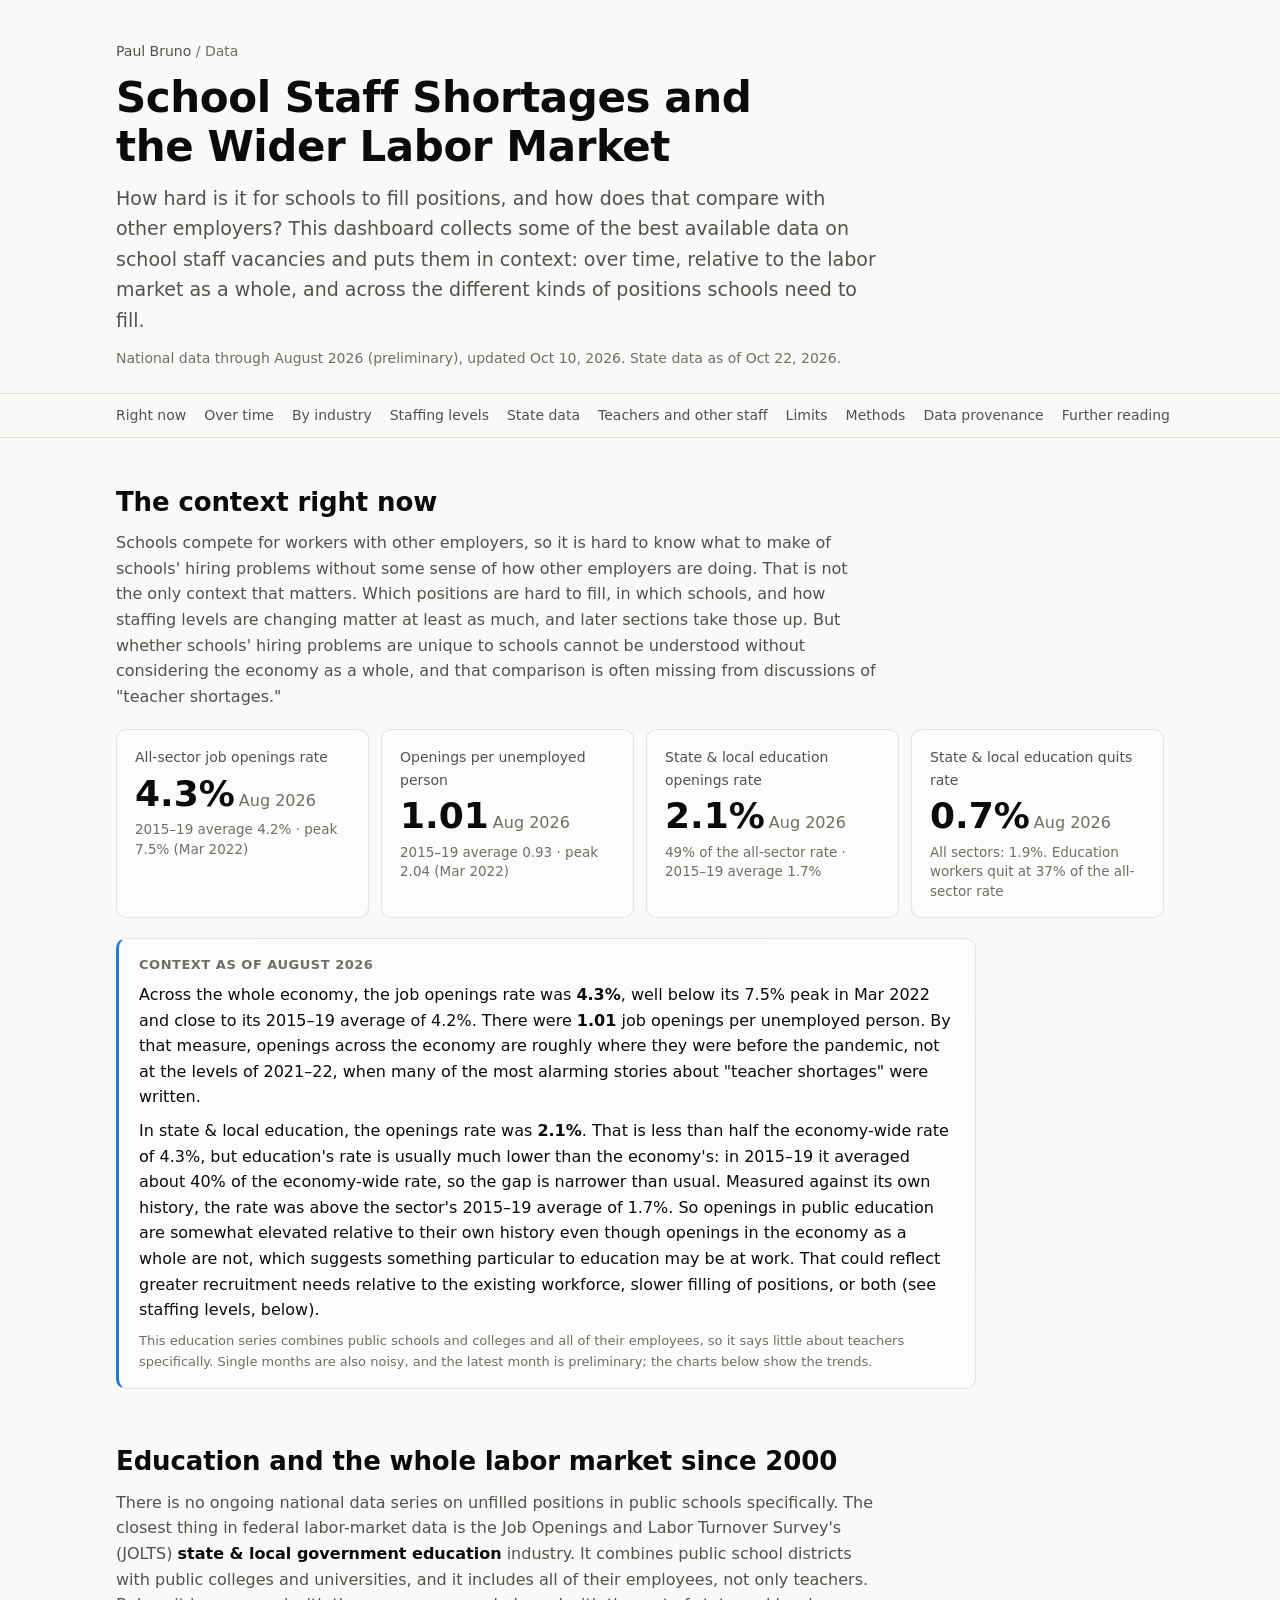
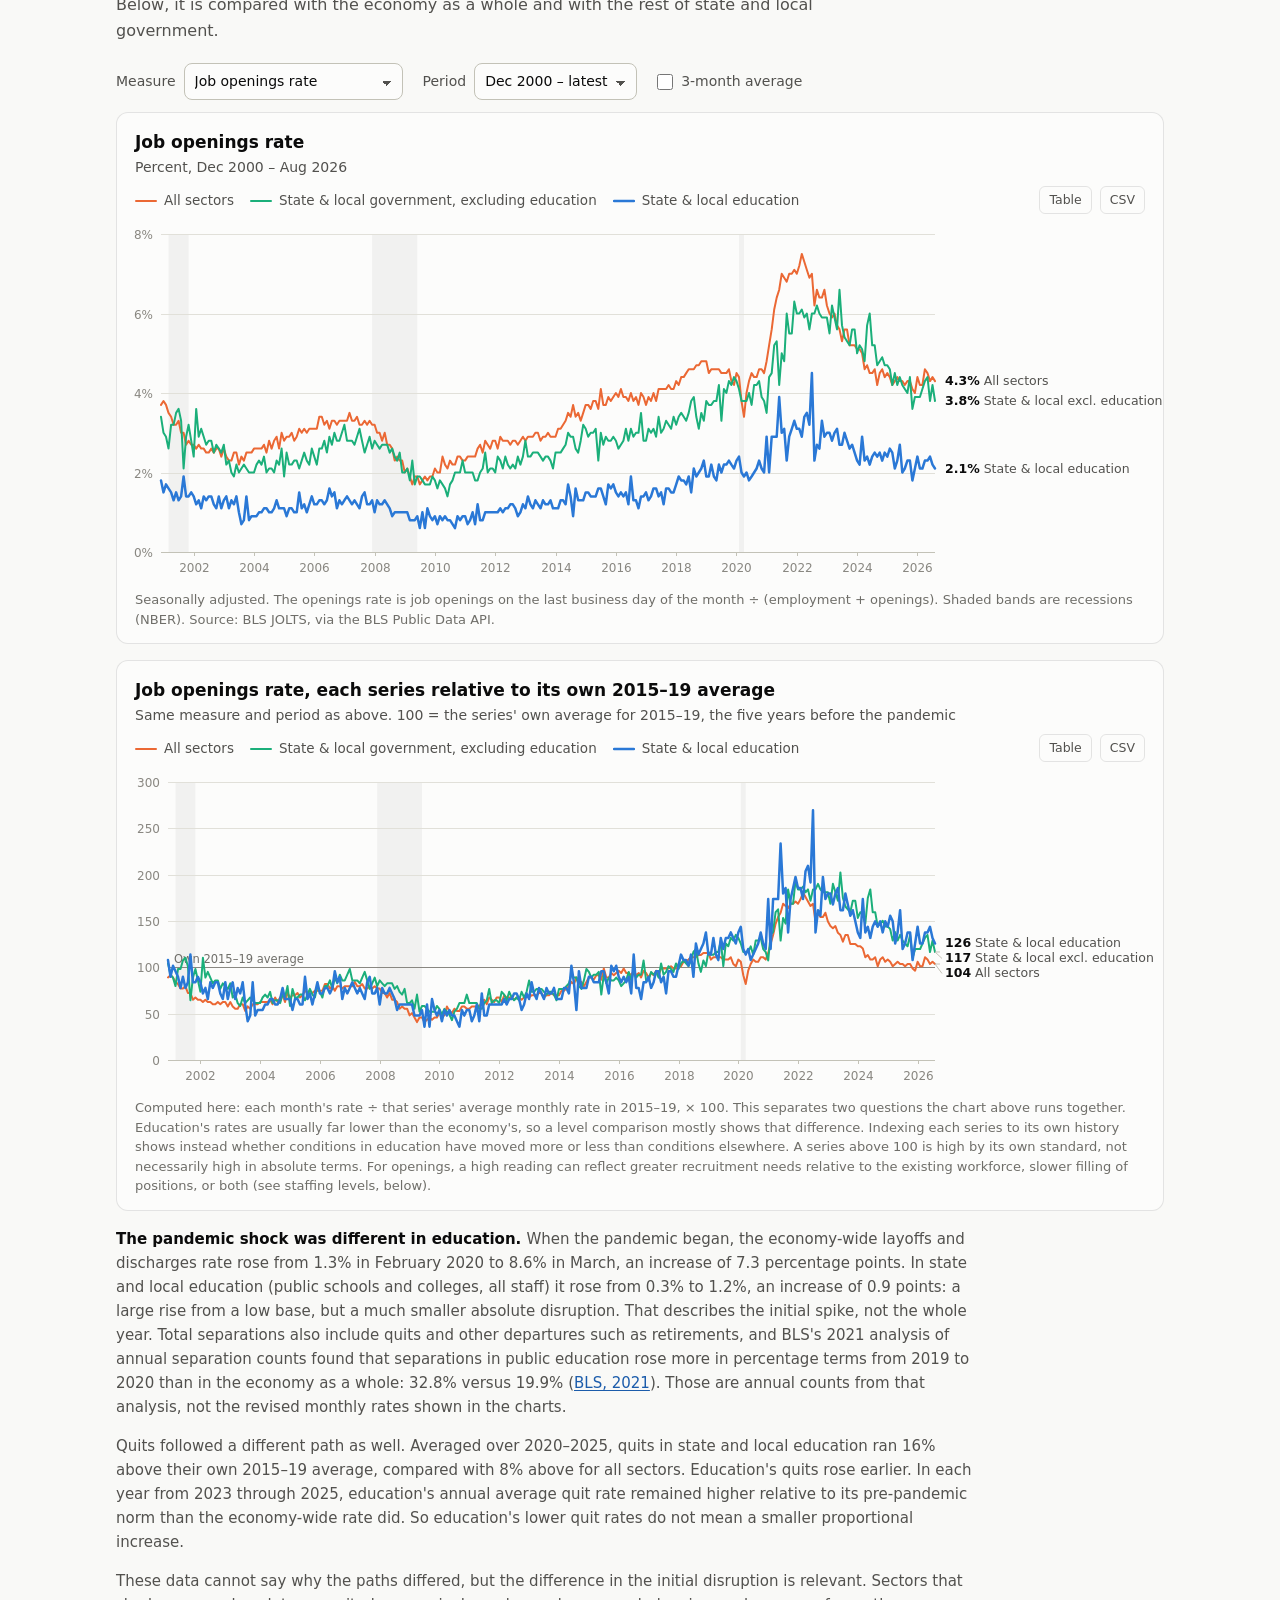
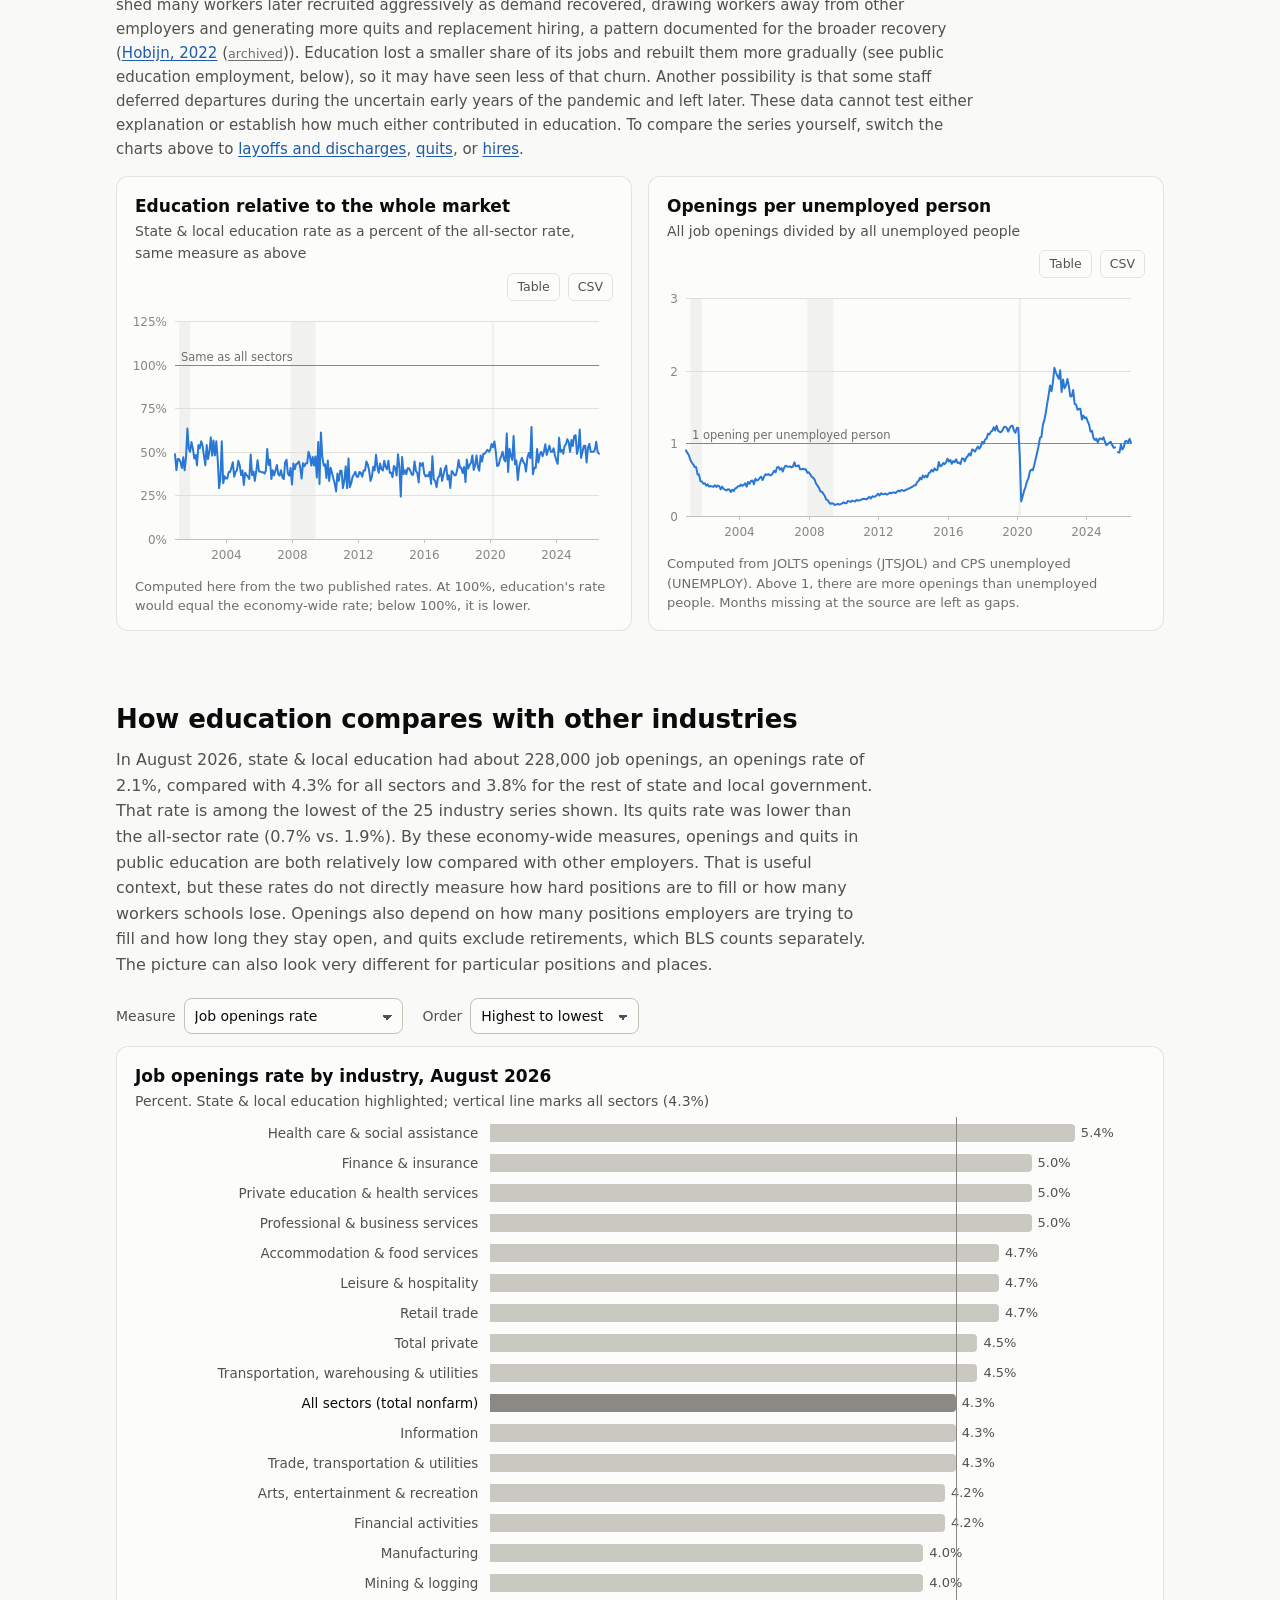
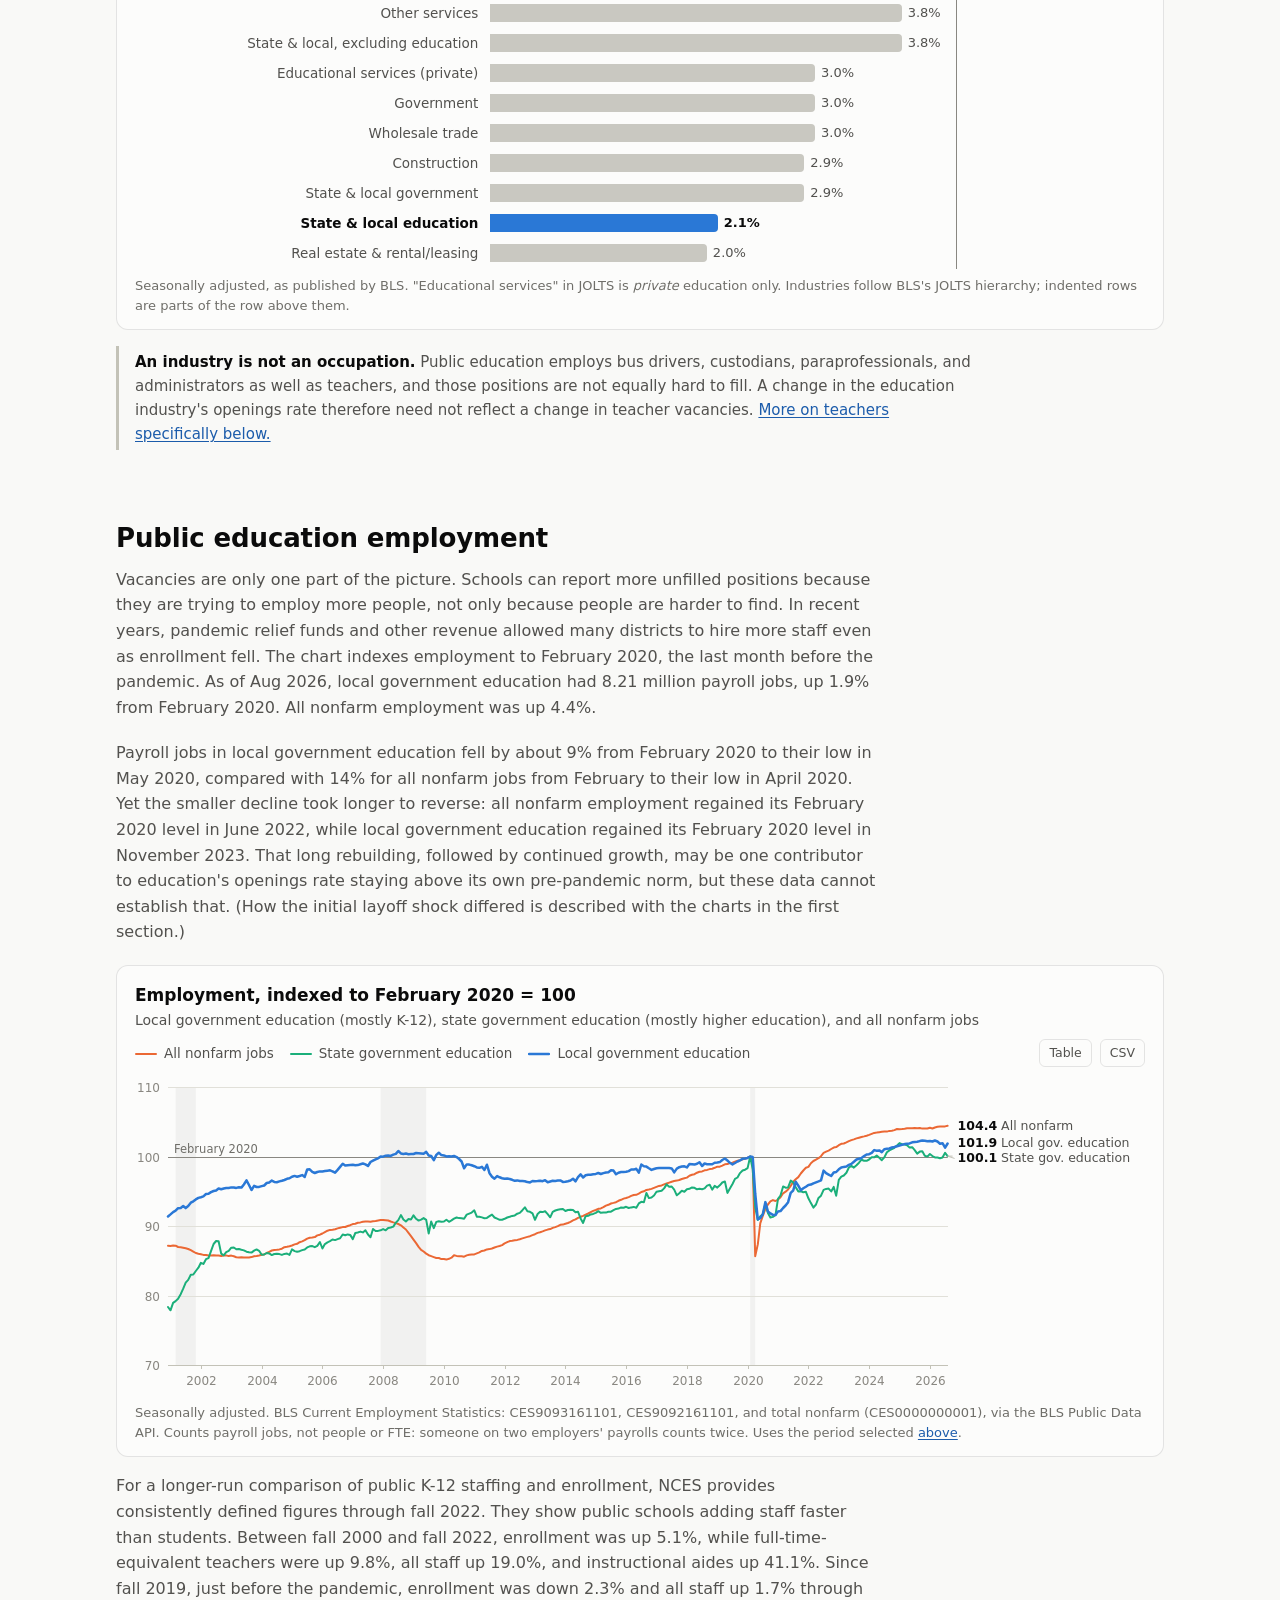
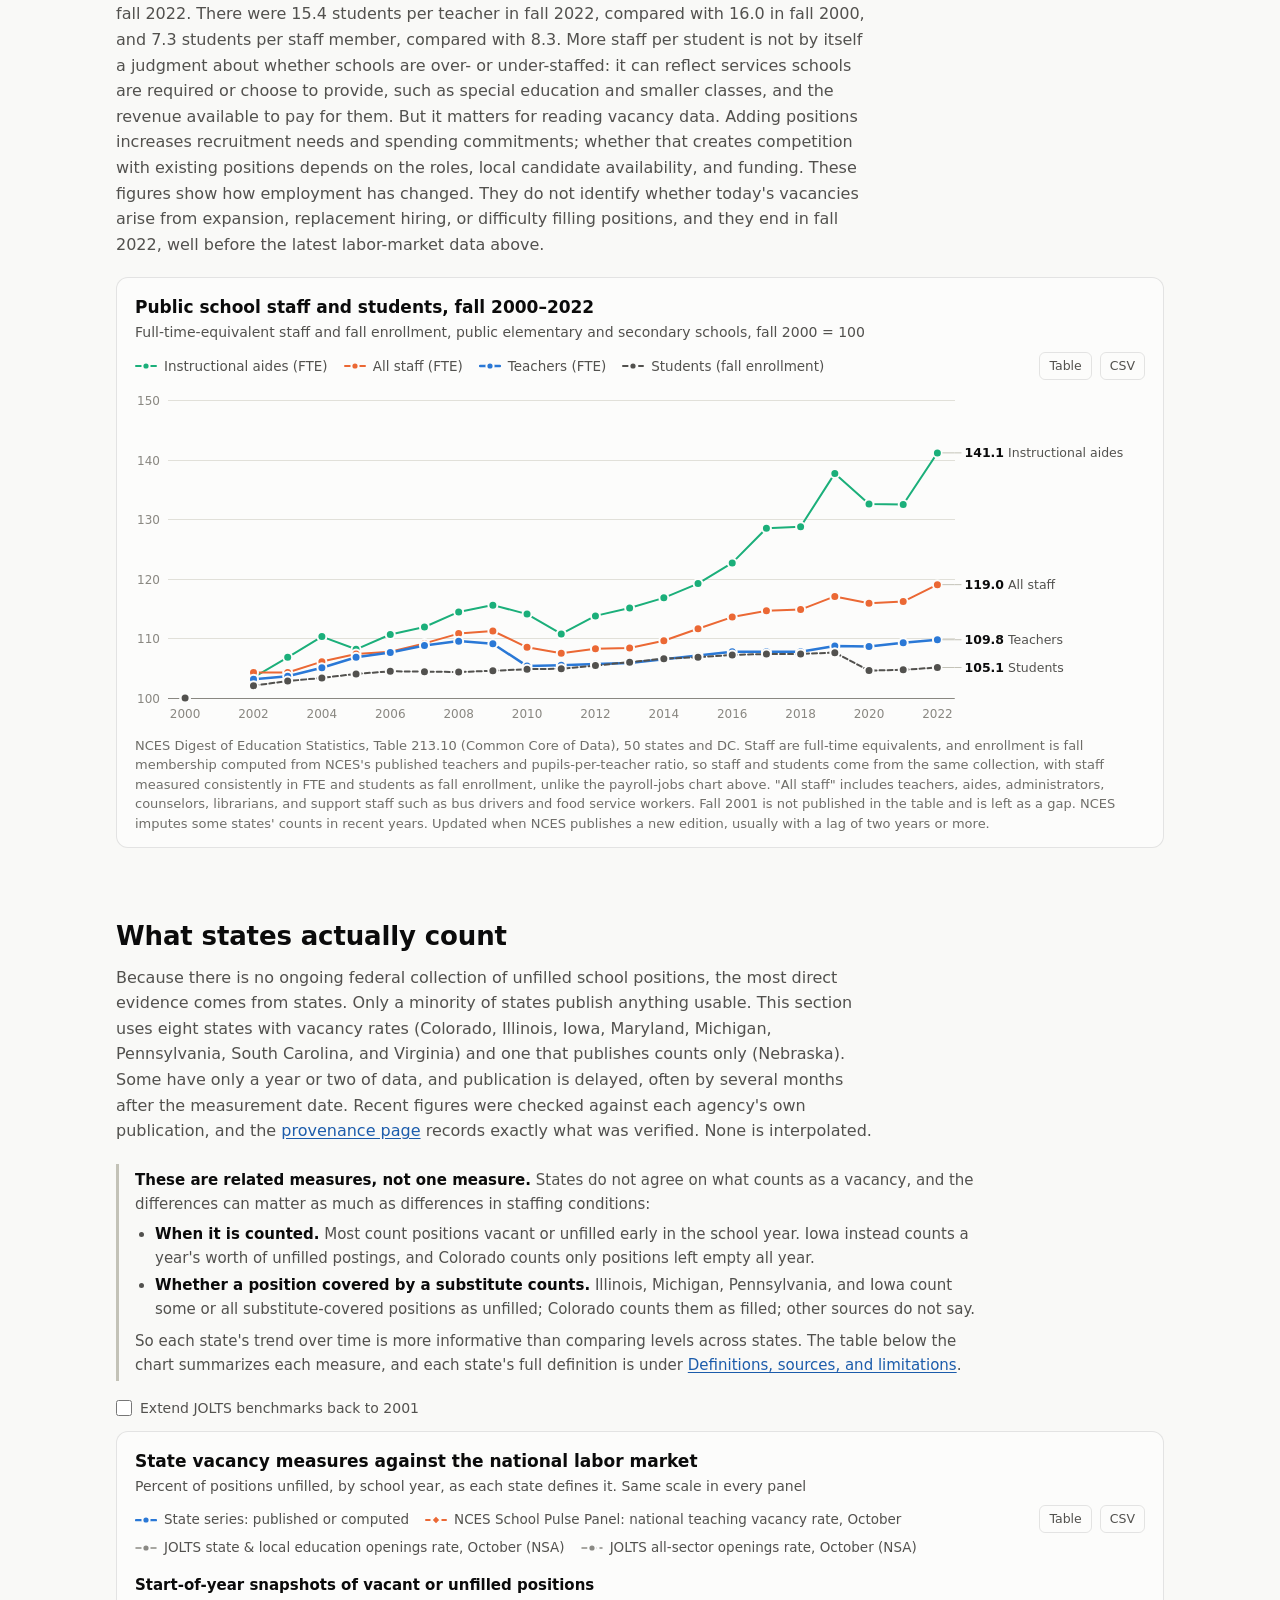
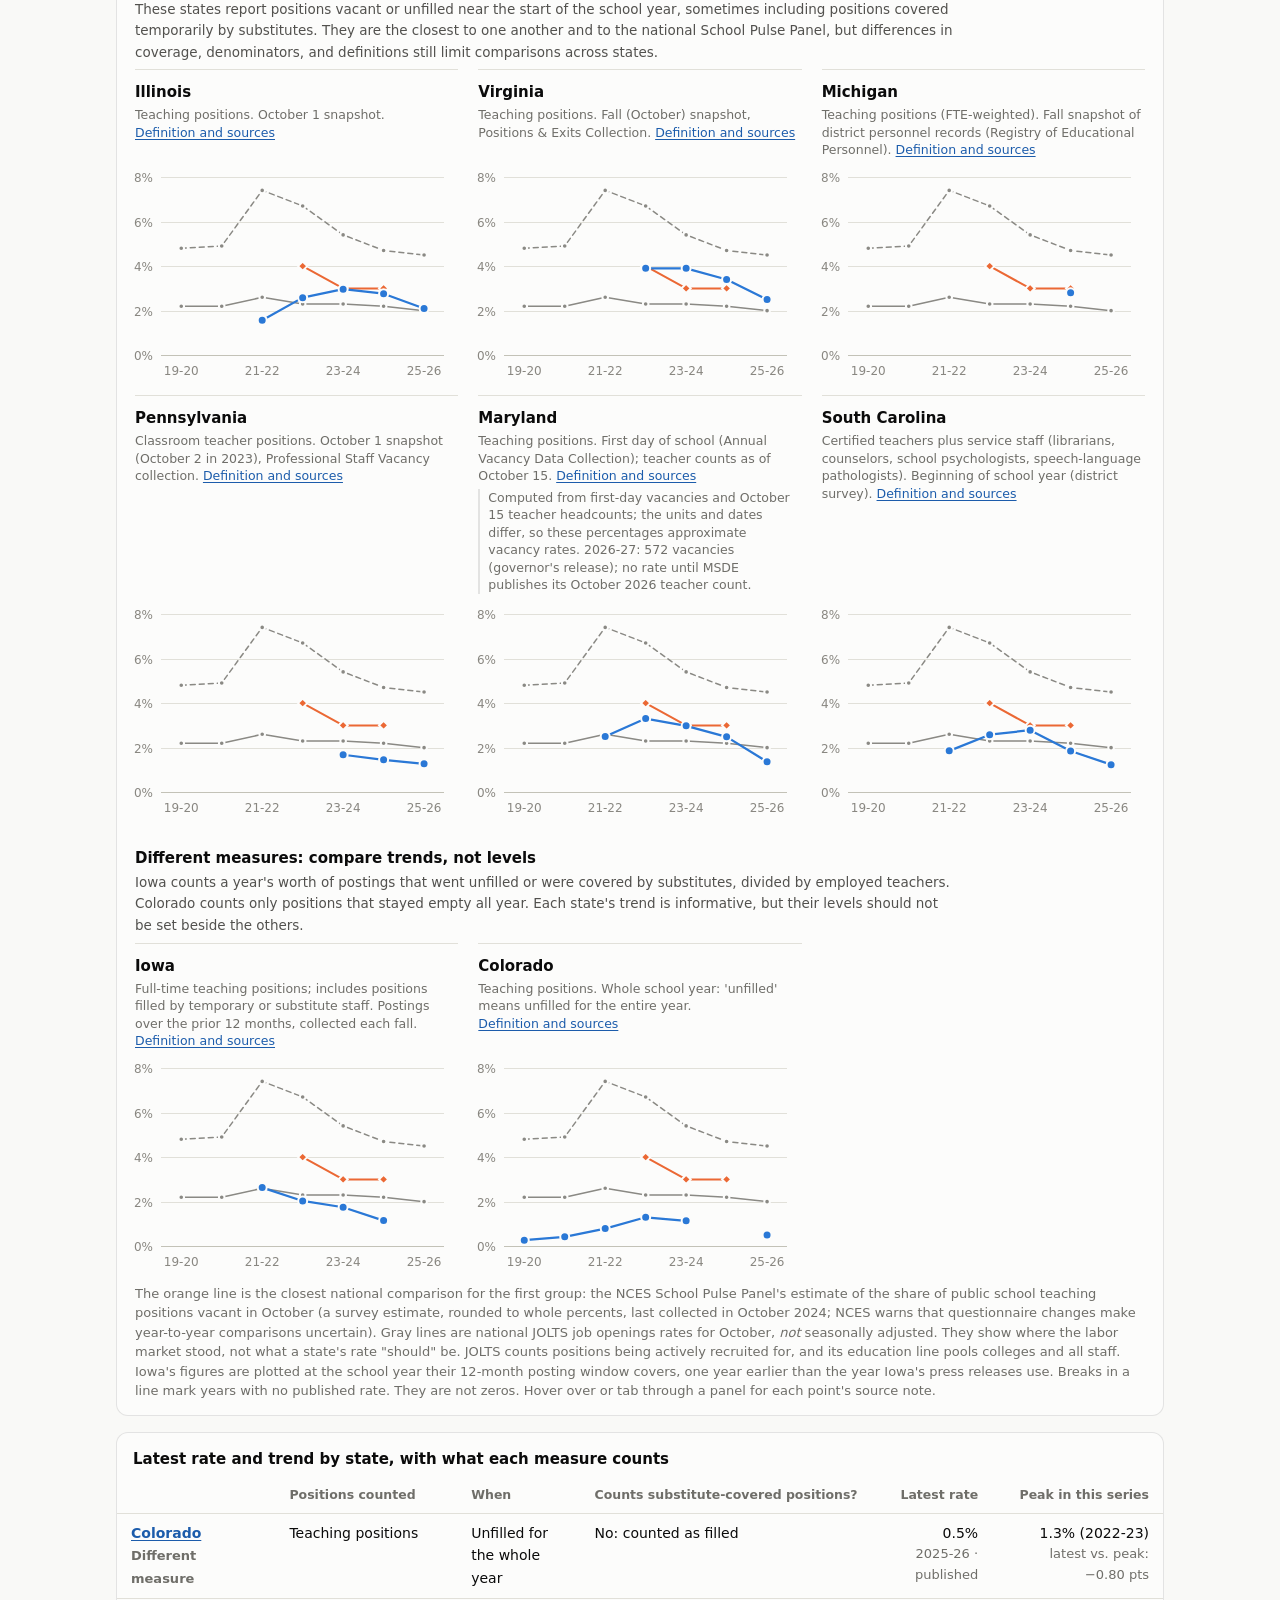
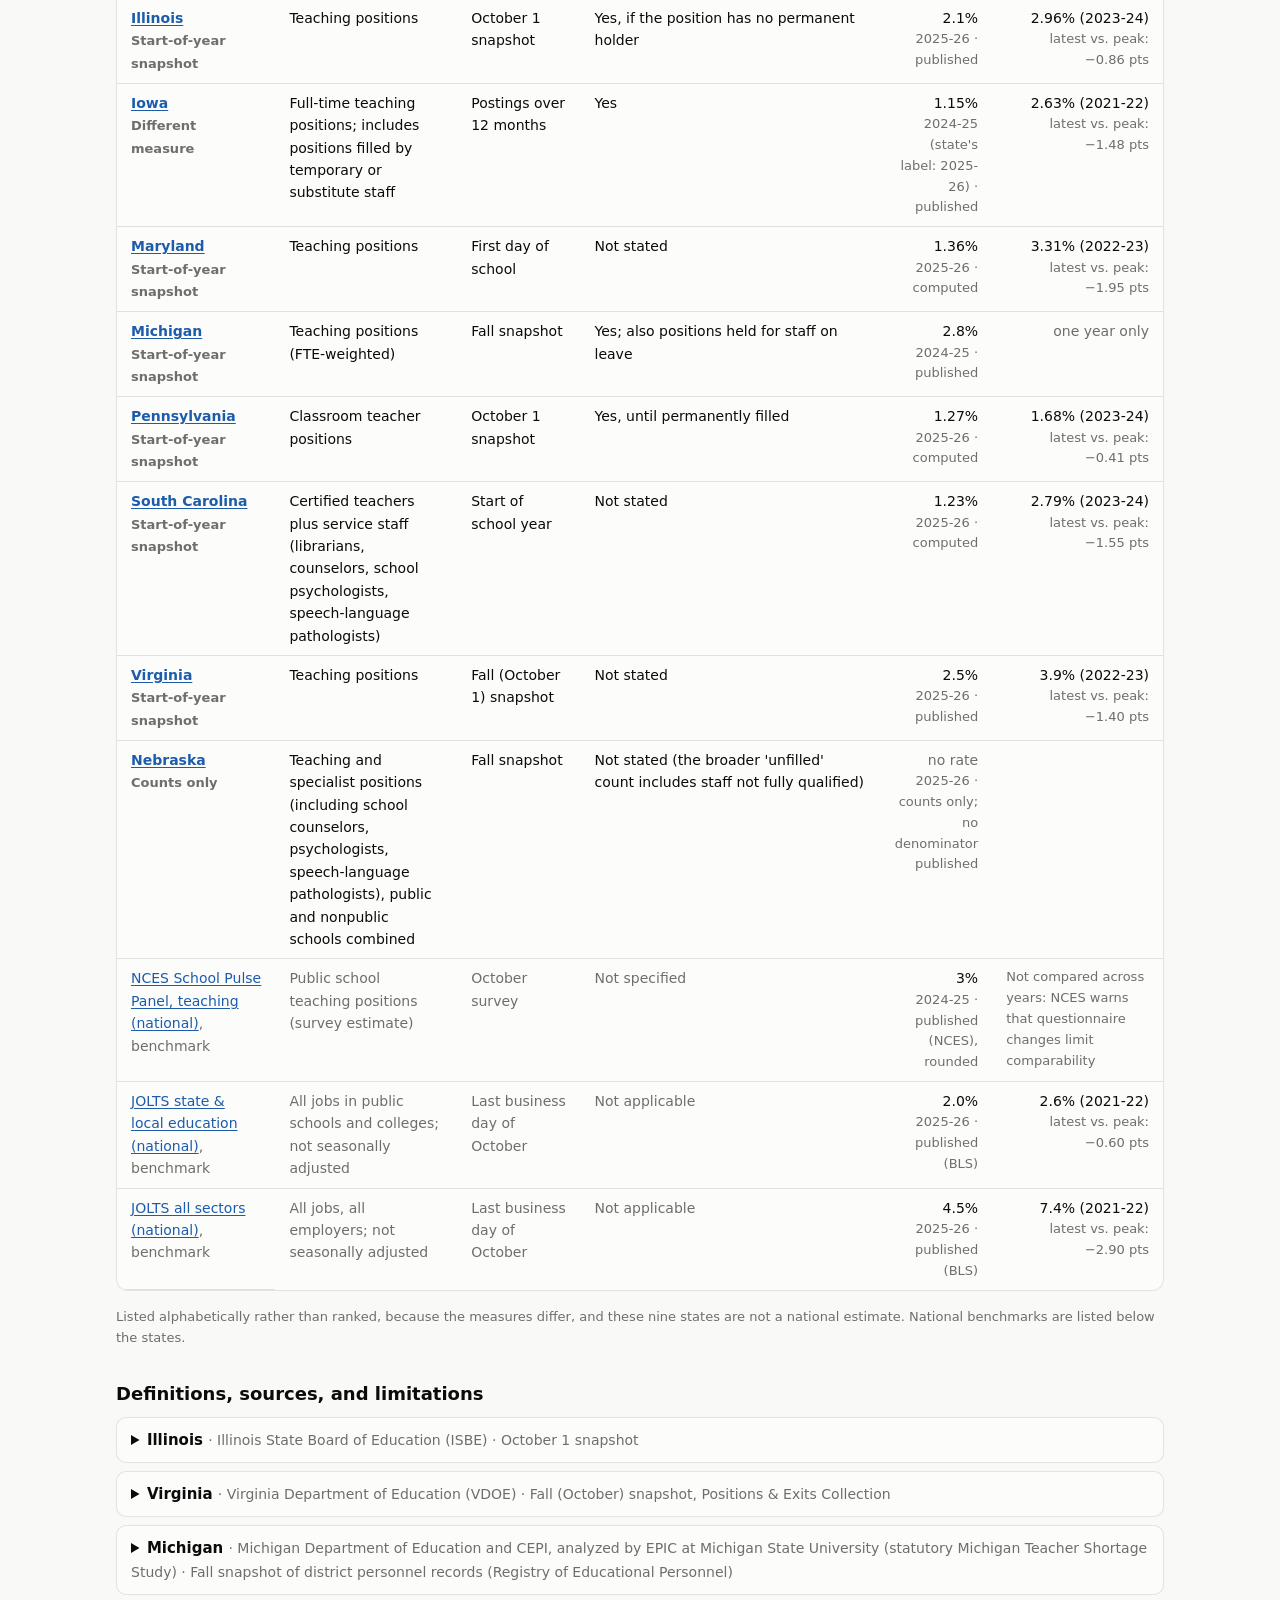
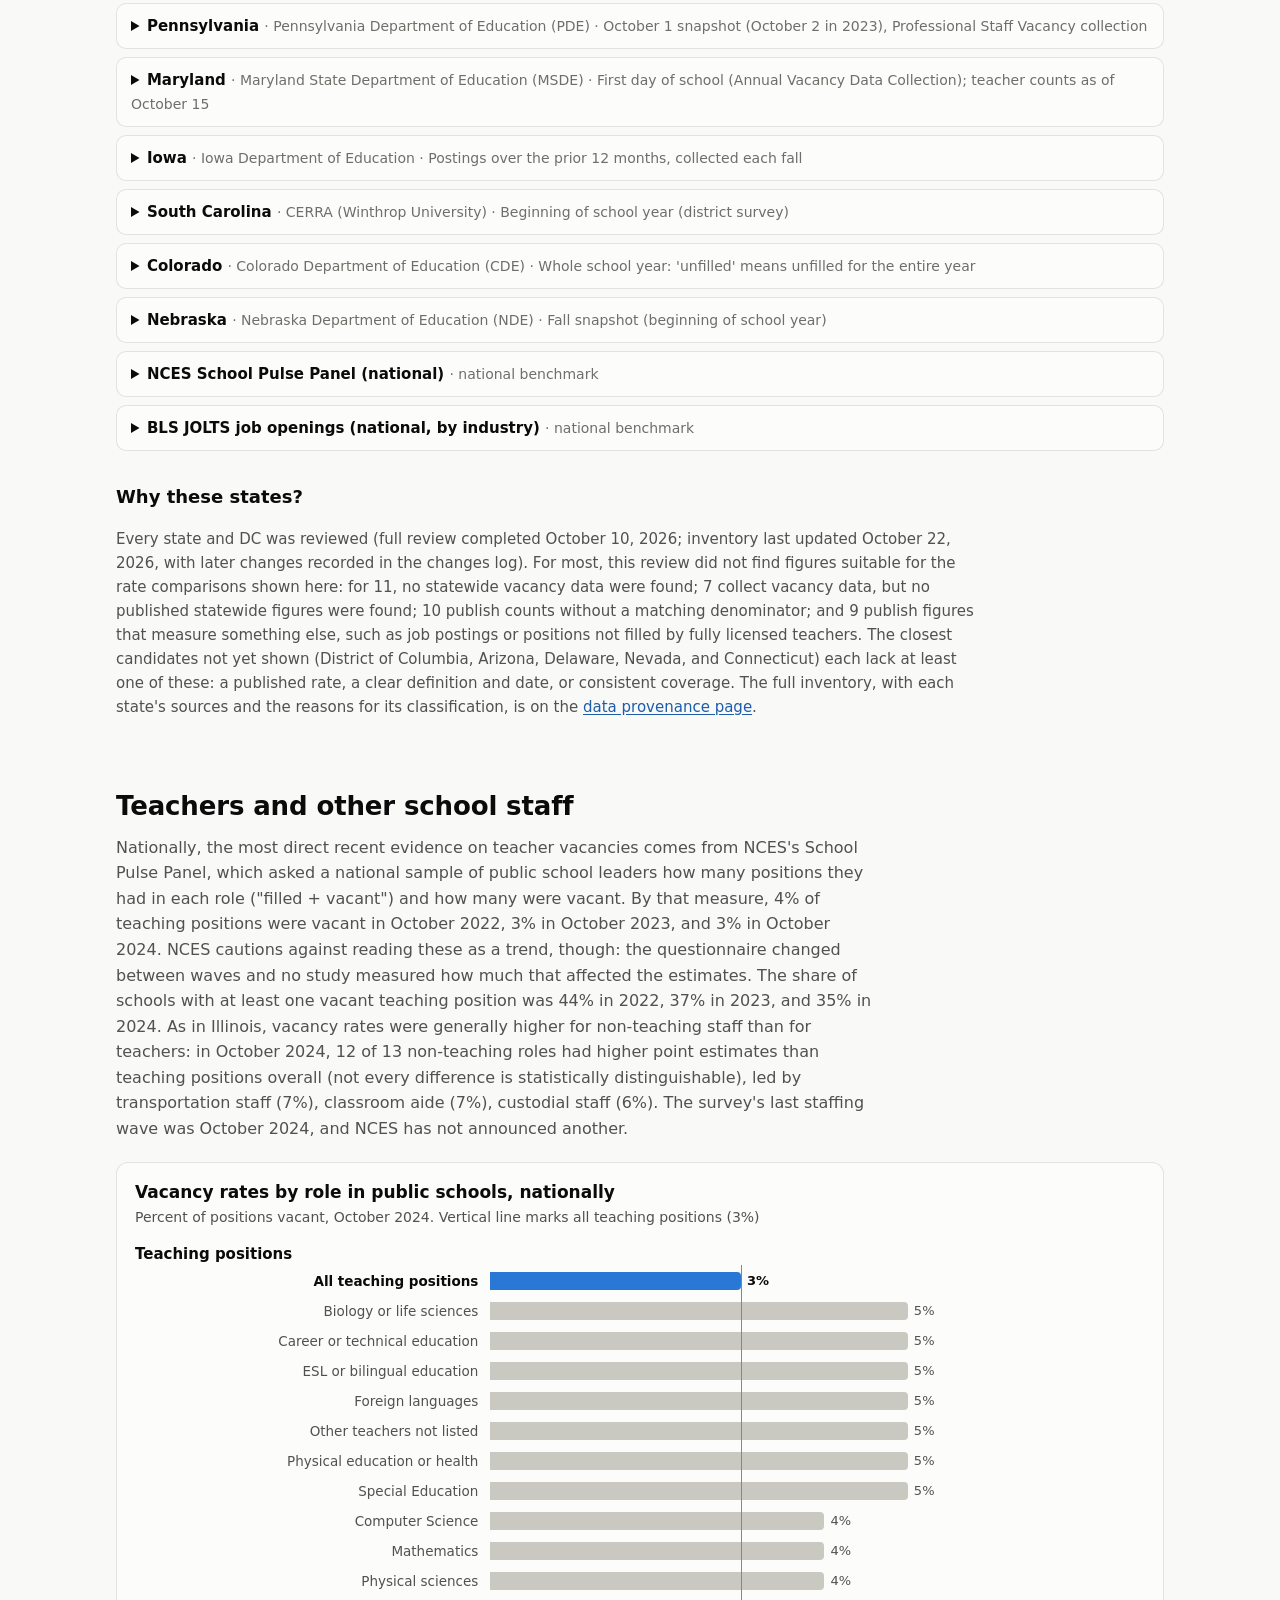
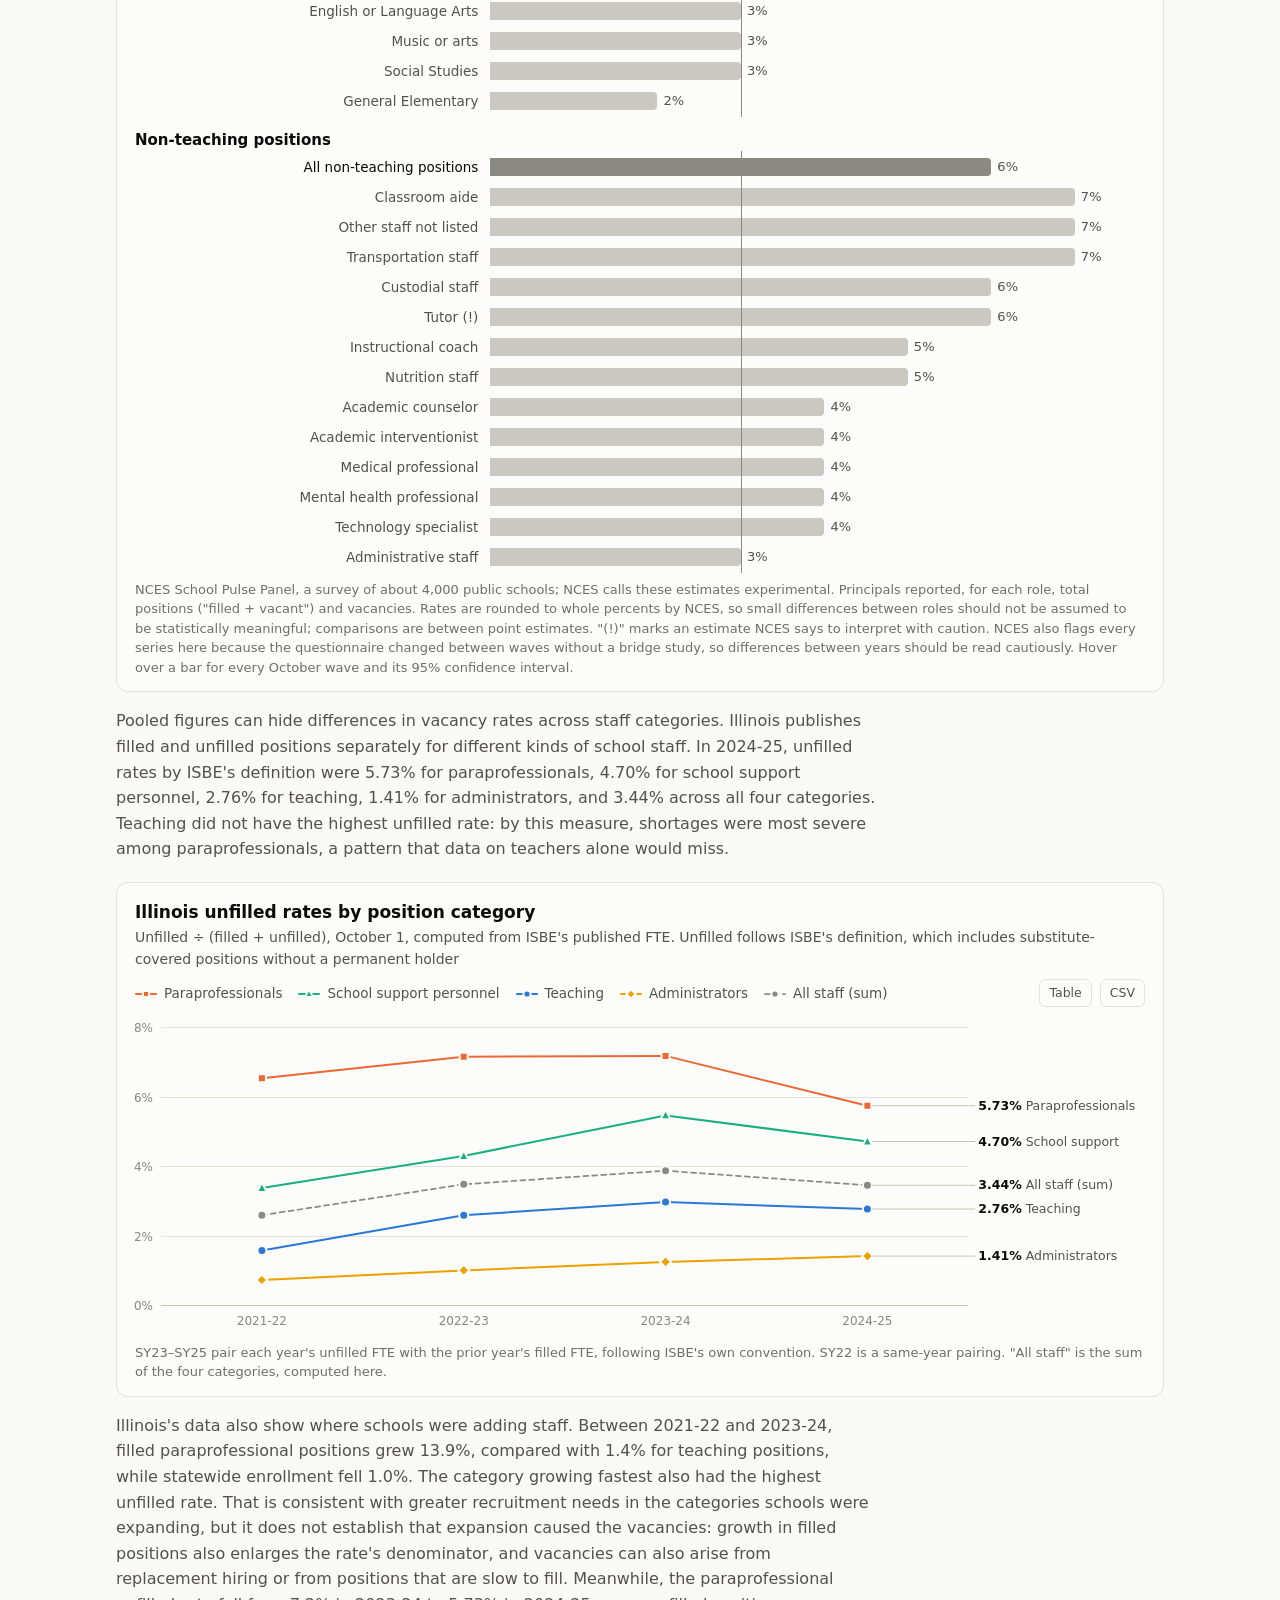
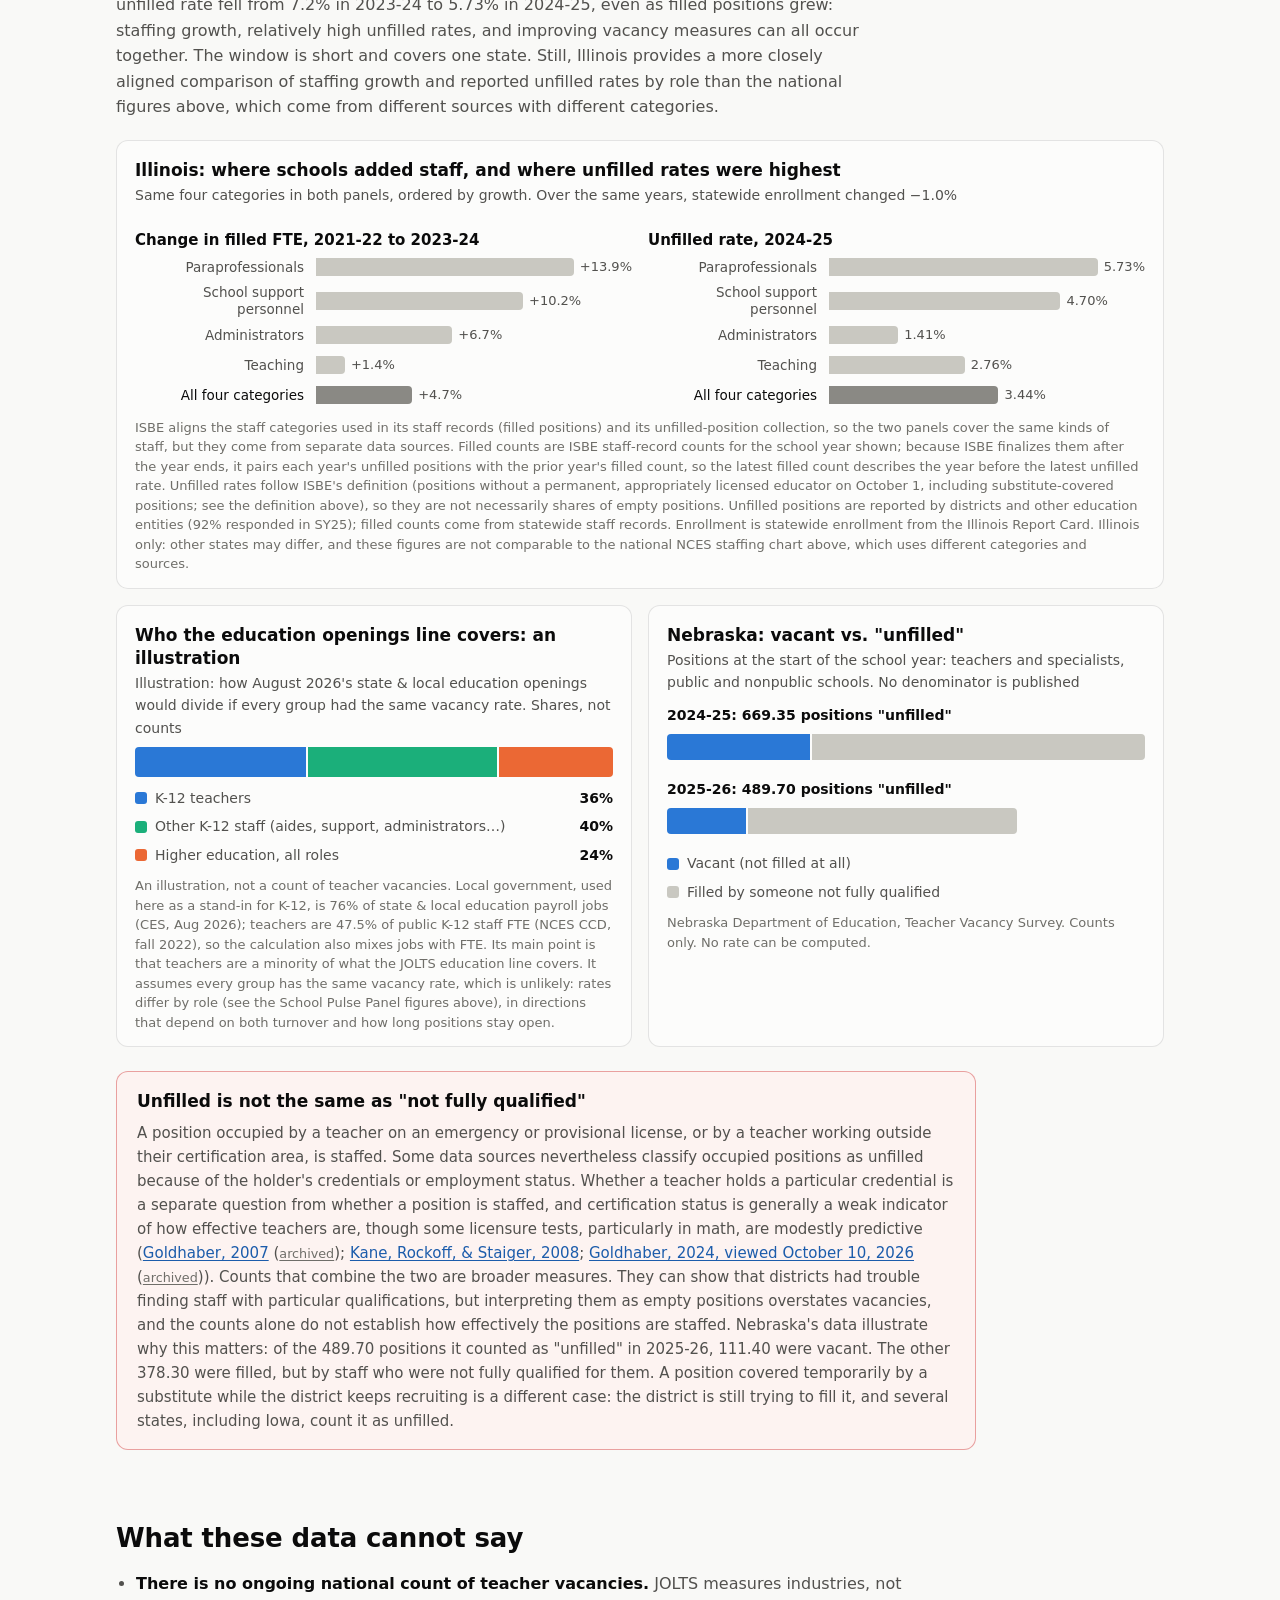
==== commit b5d37da7: "Maryland: mark computed rates as approximate; chart labels; separate full-review date After an exter" ====
--- a/index.html
+++ b/index.html
@@ -189,7 +189,7 @@
 
     <figure class="card" id="fig-states">
       <figcaption>
-        <h3>Each state's reported vacancy rate, against the national labor market</h3>
+        <h3>State vacancy measures against the national labor market</h3>
         <p class="sub">Percent of positions unfilled, by school year, as each state defines it. Same scale in every panel</p>
       </figcaption>
       <div id="chart-states"></div>
@@ -289,7 +289,7 @@
   <section id="methods" aria-labelledby="methods-h">
     <h2 id="methods-h">Methods, sources, and data</h2>
     <div class="methods">
-      <p><strong>Rates.</strong> Rates on this page adjust for the size of an employer or workforce, so they can be followed over time and set beside industries of very different sizes. But their numerators, denominators, and reporting periods differ, and expressing something as a percentage does not by itself make two measures comparable. JOLTS job openings rates are openings ÷ (employment + openings) on the last business day of the month; hires, quits, and layoff rates are events during the month ÷ employment. State rates follow each state's own convention, described in each state's definition above: most are unfilled ÷ (filled + unfilled) at a point in the fall, but Illinois pairs this year's unfilled positions with last year's filled positions, Iowa divides a year of unfilled postings by employed teachers, and Pennsylvania's rate is computed here from positions and headcounts.</p>
+      <p><strong>Rates.</strong> Rates on this page adjust for the size of an employer or workforce, so they can be followed over time and set beside industries of very different sizes. But their numerators, denominators, and reporting periods differ, and expressing something as a percentage does not by itself make two measures comparable. JOLTS job openings rates are openings ÷ (employment + openings) on the last business day of the month; hires, quits, and layoff rates are events during the month ÷ employment. State rates follow each state's own convention, described in each state's definition above: most are unfilled ÷ (filled + unfilled) at a point in the fall, but Illinois pairs this year's unfilled positions with last year's filled positions, Iowa divides a year of unfilled postings by employed teachers, Pennsylvania's rate is computed here from positions and headcounts on the same date, and Maryland's is computed here from first-day vacancies and October teacher headcounts, which differ in units and date, so it approximates a vacancy rate.</p>
       <p><strong>National data</strong> come from the BLS Job Openings and Labor Turnover Survey and Current Employment Statistics, retrieved from the BLS Public Data API (economy-wide JOLTS series JTS000000000000000JOR and related, CPS unemployment LNS13000000 and LNS14000000, CES employment CES0000000001, CES9093161101, CES9092161101, and industry series JTS<i>iiiiii</i>000000000<i>XXX</i>, including 923000 state &amp; local education and 929000 state &amp; local excluding education). Seasonally adjusted except the October state benchmarks, which use the not-seasonally-adjusted series JTU923000000000000JOR and JTU000000000000000JOR. An automated job refreshes these data weekly, so new JOLTS releases appear within days.</p>
       <p><strong>School Pulse Panel</strong> estimates come from the NCES "Staff Vacancies" workbook (nces.ed.gov/surveys/spp), re-checked automatically for new waves. They are shown as NCES publishes them: percent of positions vacant, rounded to whole percents, with standard errors used for the confidence intervals in tooltips. NCES's flags are carried through: estimates it says to interpret with caution are marked, and its warning that questionnaire changes affect comparisons across waves is noted wherever the waves are compared.</p>
       <p><strong>Staff and enrollment</strong> come from NCES Digest of Education Statistics Table 213.10, built from the Common Core of Data: full-time-equivalent staff by type and pupils per staff member for public schools, 50 states and DC, fall 2000 on. Enrollment is computed from NCES's own teacher counts and pupils-per-teacher ratio, so staff and students come from the same collection, with staff measured consistently in FTE and students as fall enrollment. This differs from the BLS employment chart, which counts payroll jobs and mixes K-12 with other local education employers. The <strong>rates relative to their own history</strong> divide each JOLTS series by its own January 2015 – December 2019 average, the same baseline the summary at the top uses.</p>
--- a/assets/style.css
+++ b/assets/style.css
@@ -288,6 +288,7 @@
 .panel { min-width: 0; border-top: 1px solid var(--grid); padding-top: 10px; display: flex; flex-direction: column; }
 .panel h4 { margin: 0; font-size: 15px; }
 .panel .cov { margin: 2px 0 4px; font-size: 12.5px; color: var(--muted); line-height: 1.4; flex: 1 0 auto; }
+.panel .panel-note { margin: 0 0 6px; padding-left: 8px; border-left: 2px solid var(--border); font-size: 12.5px; color: var(--muted); line-height: 1.4; }
 
 /* Comparability tiers, definitions table, SPP */
 .tier { margin: 14px 0 6px; }
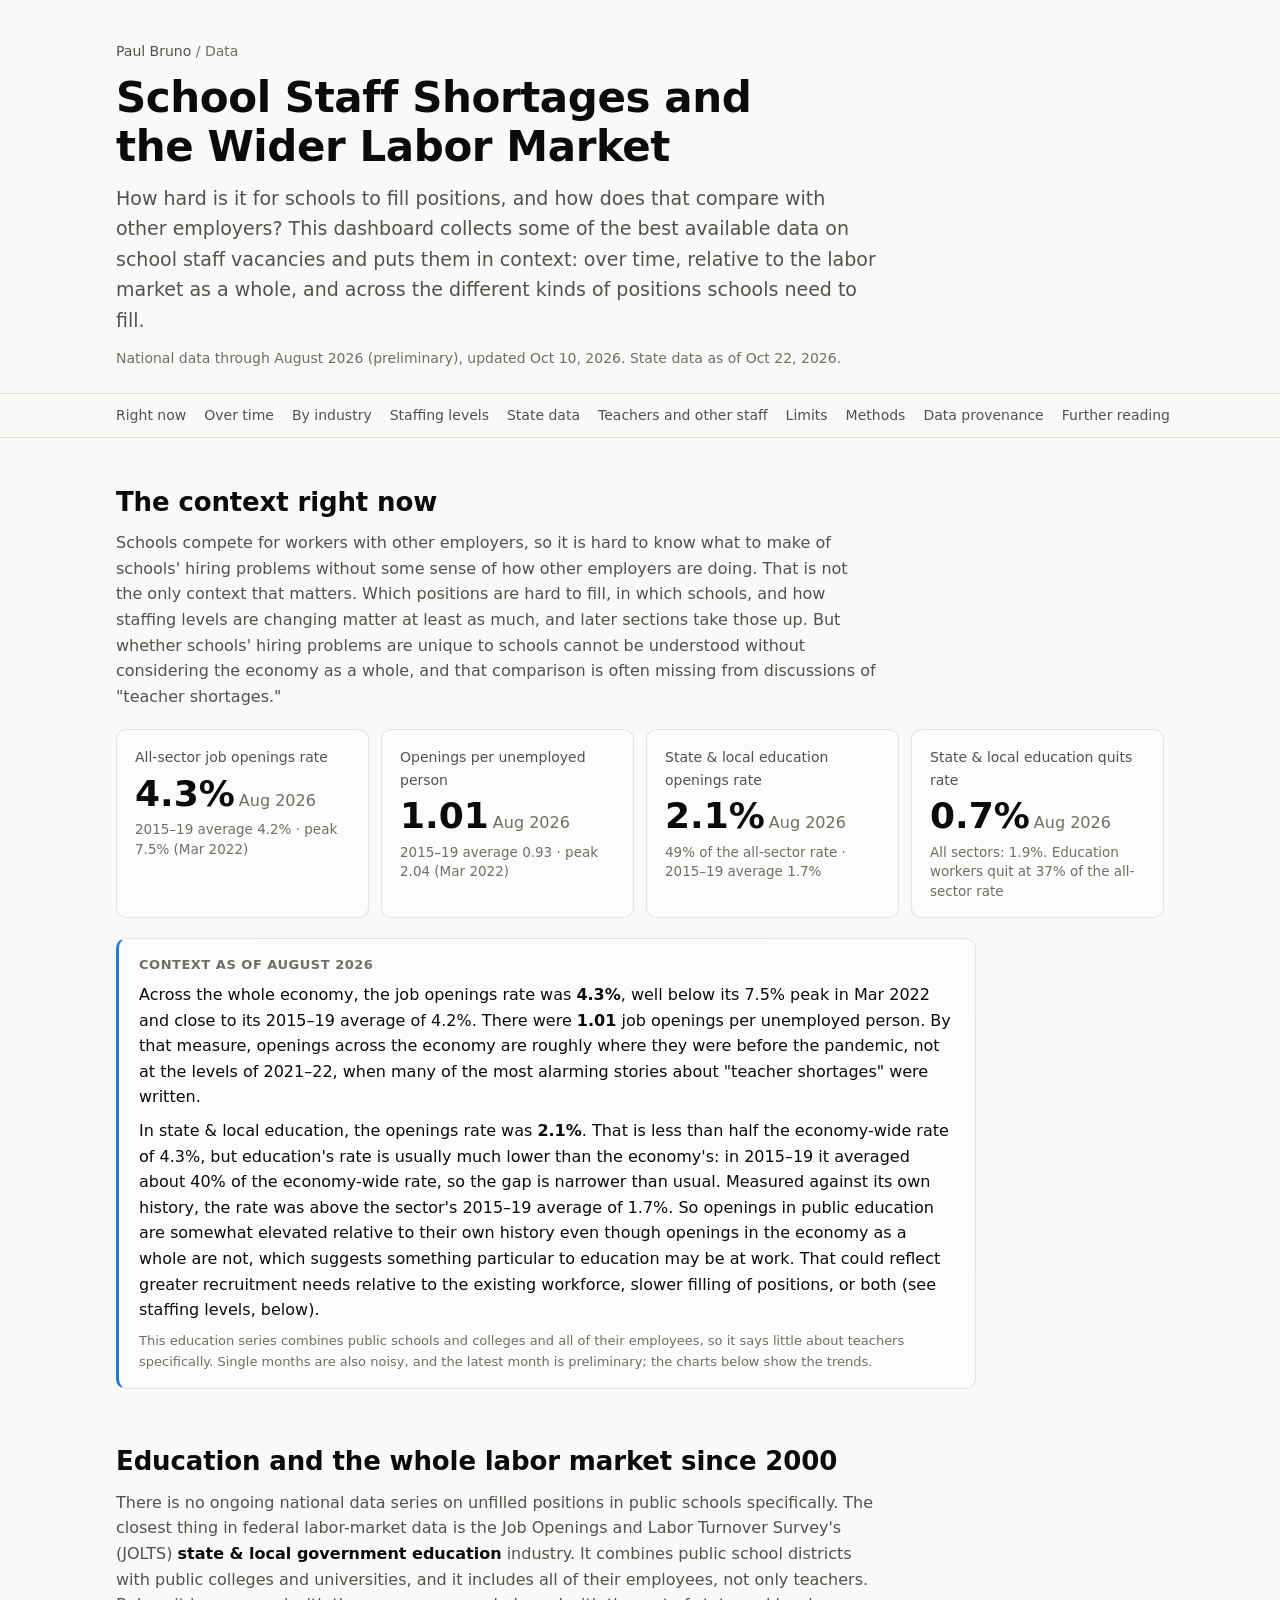
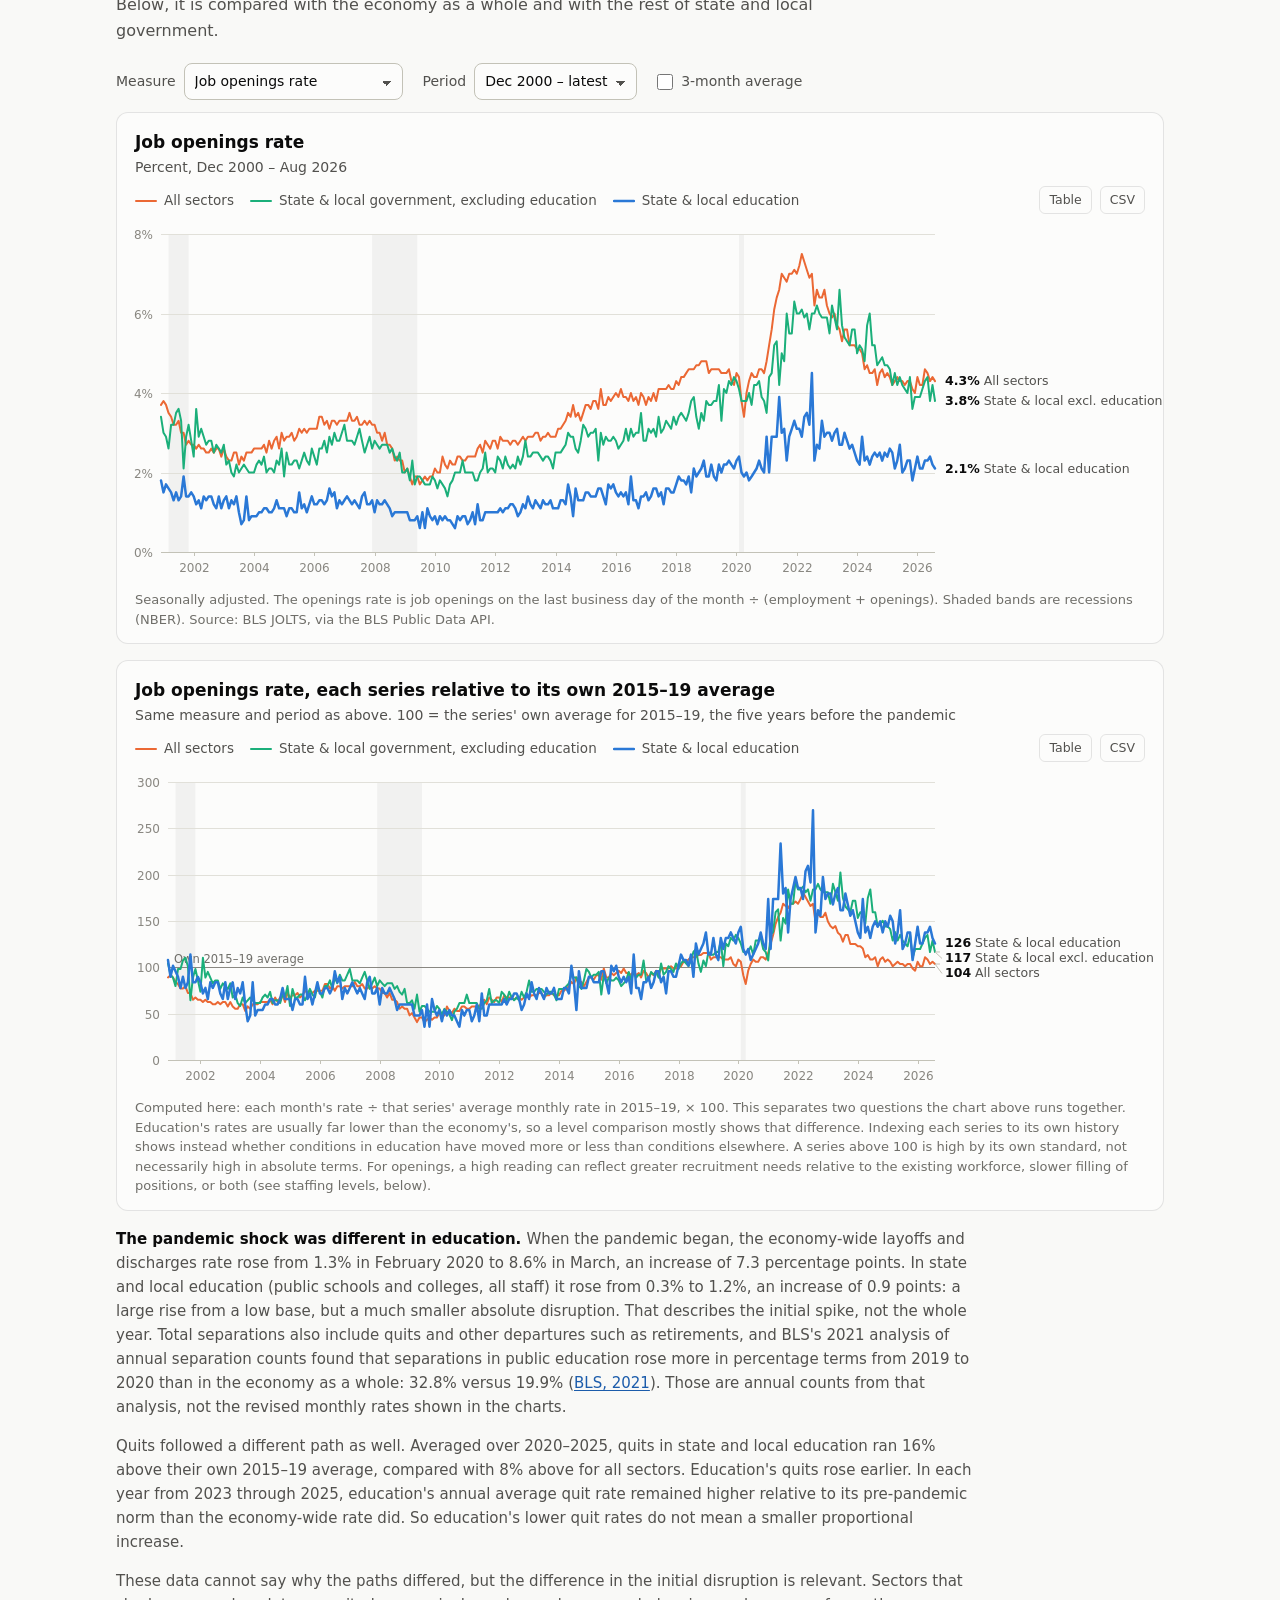
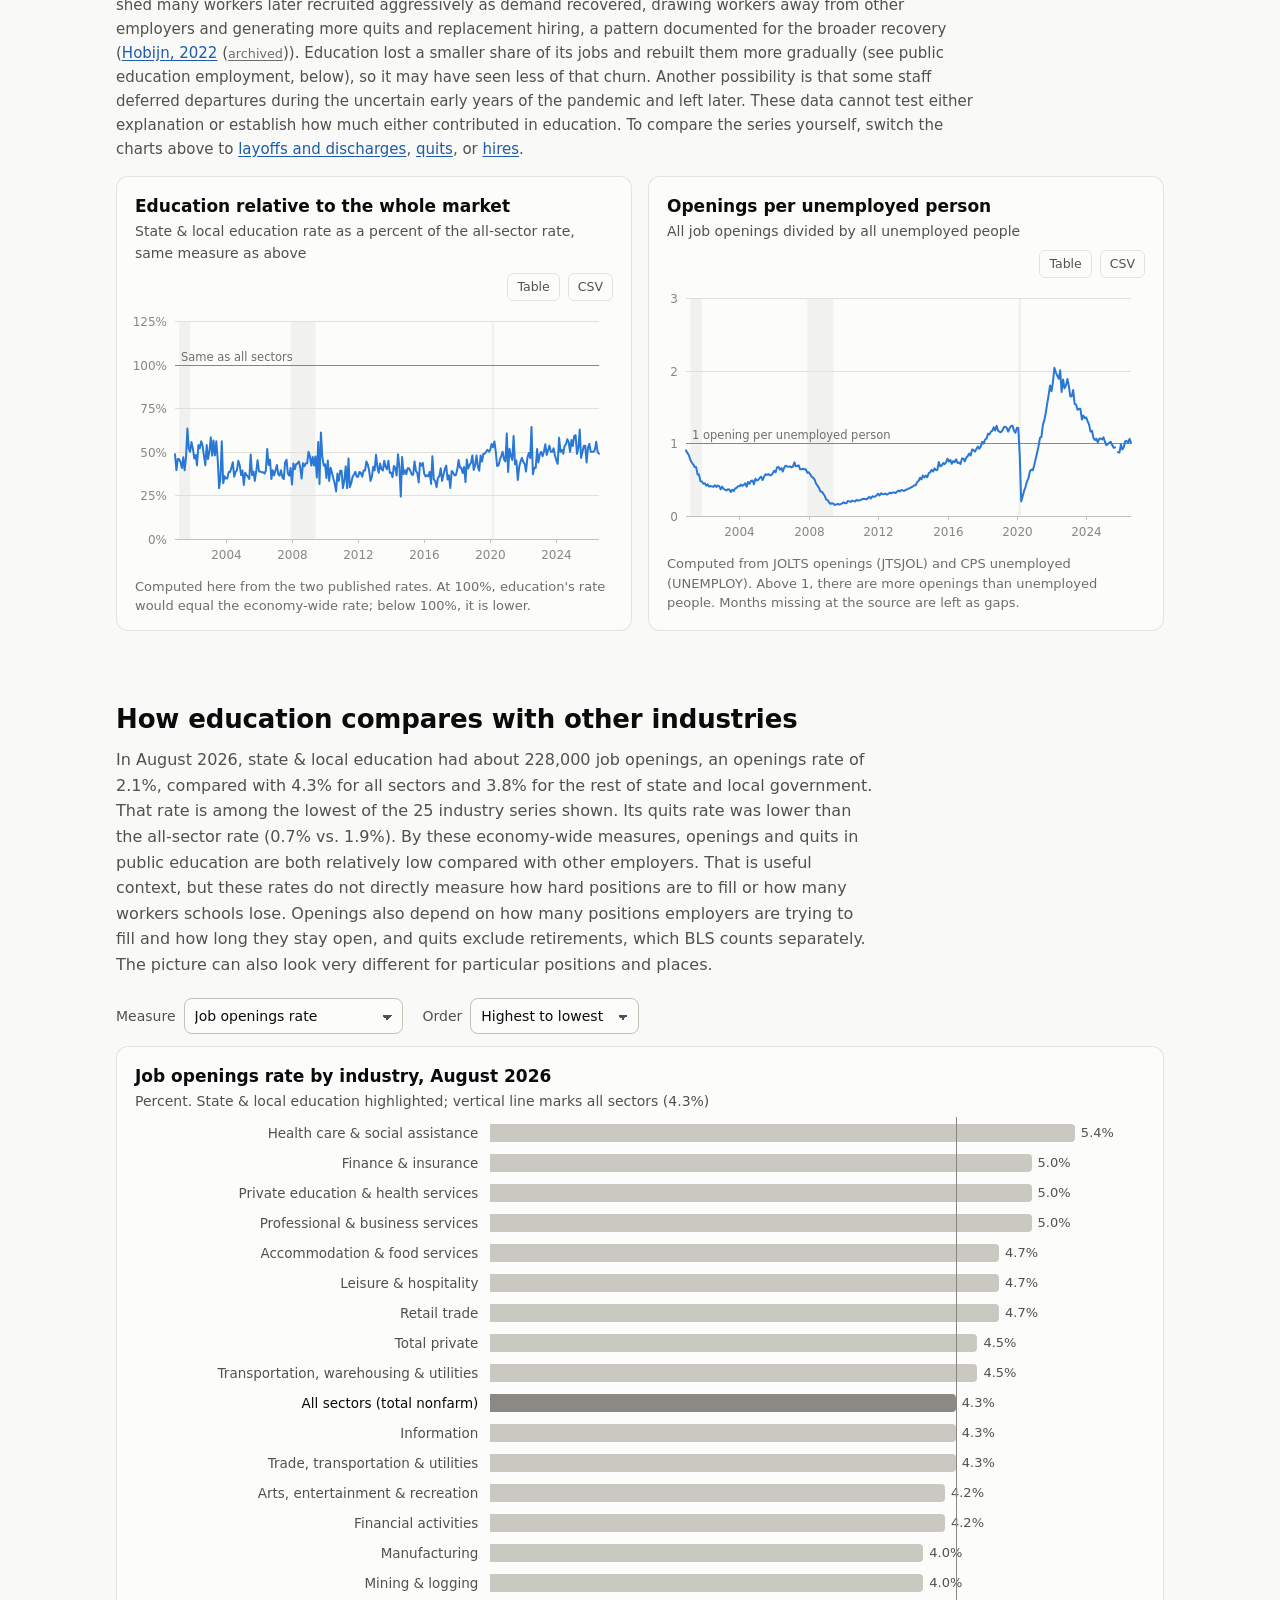
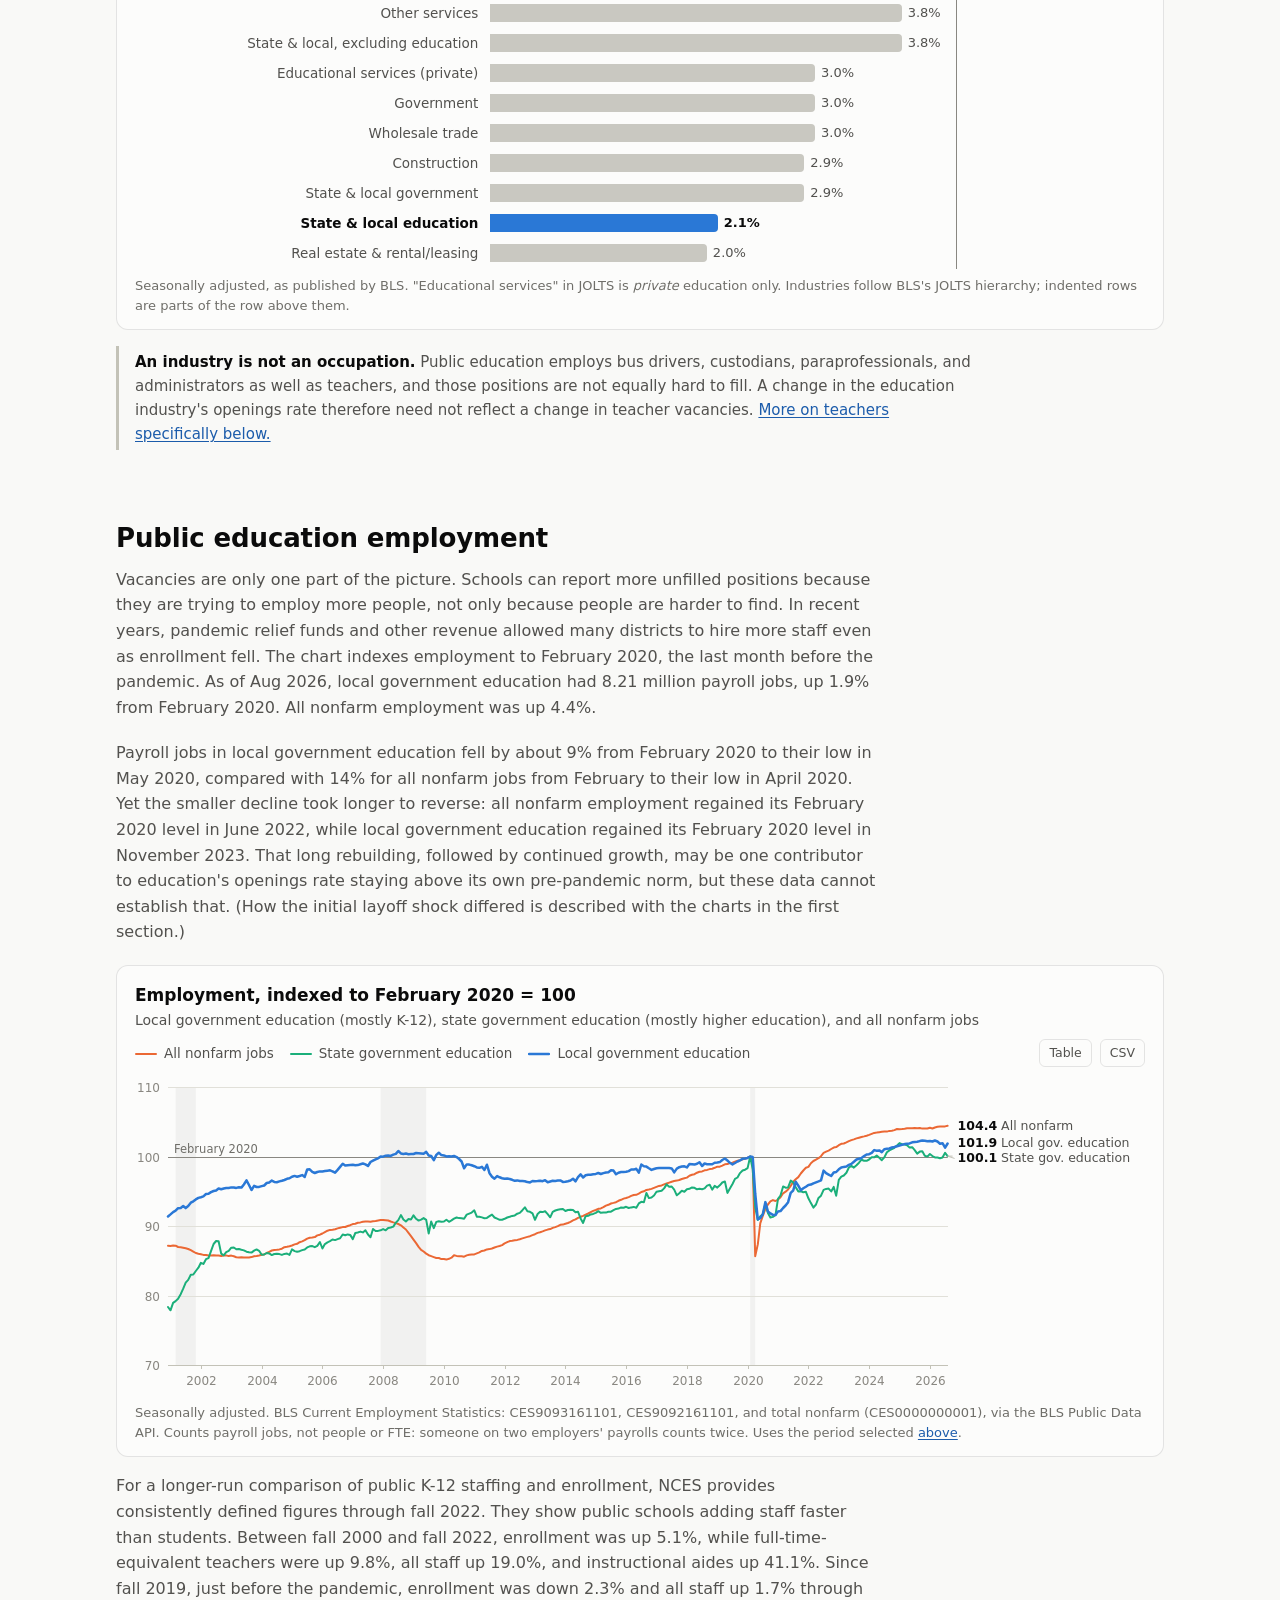
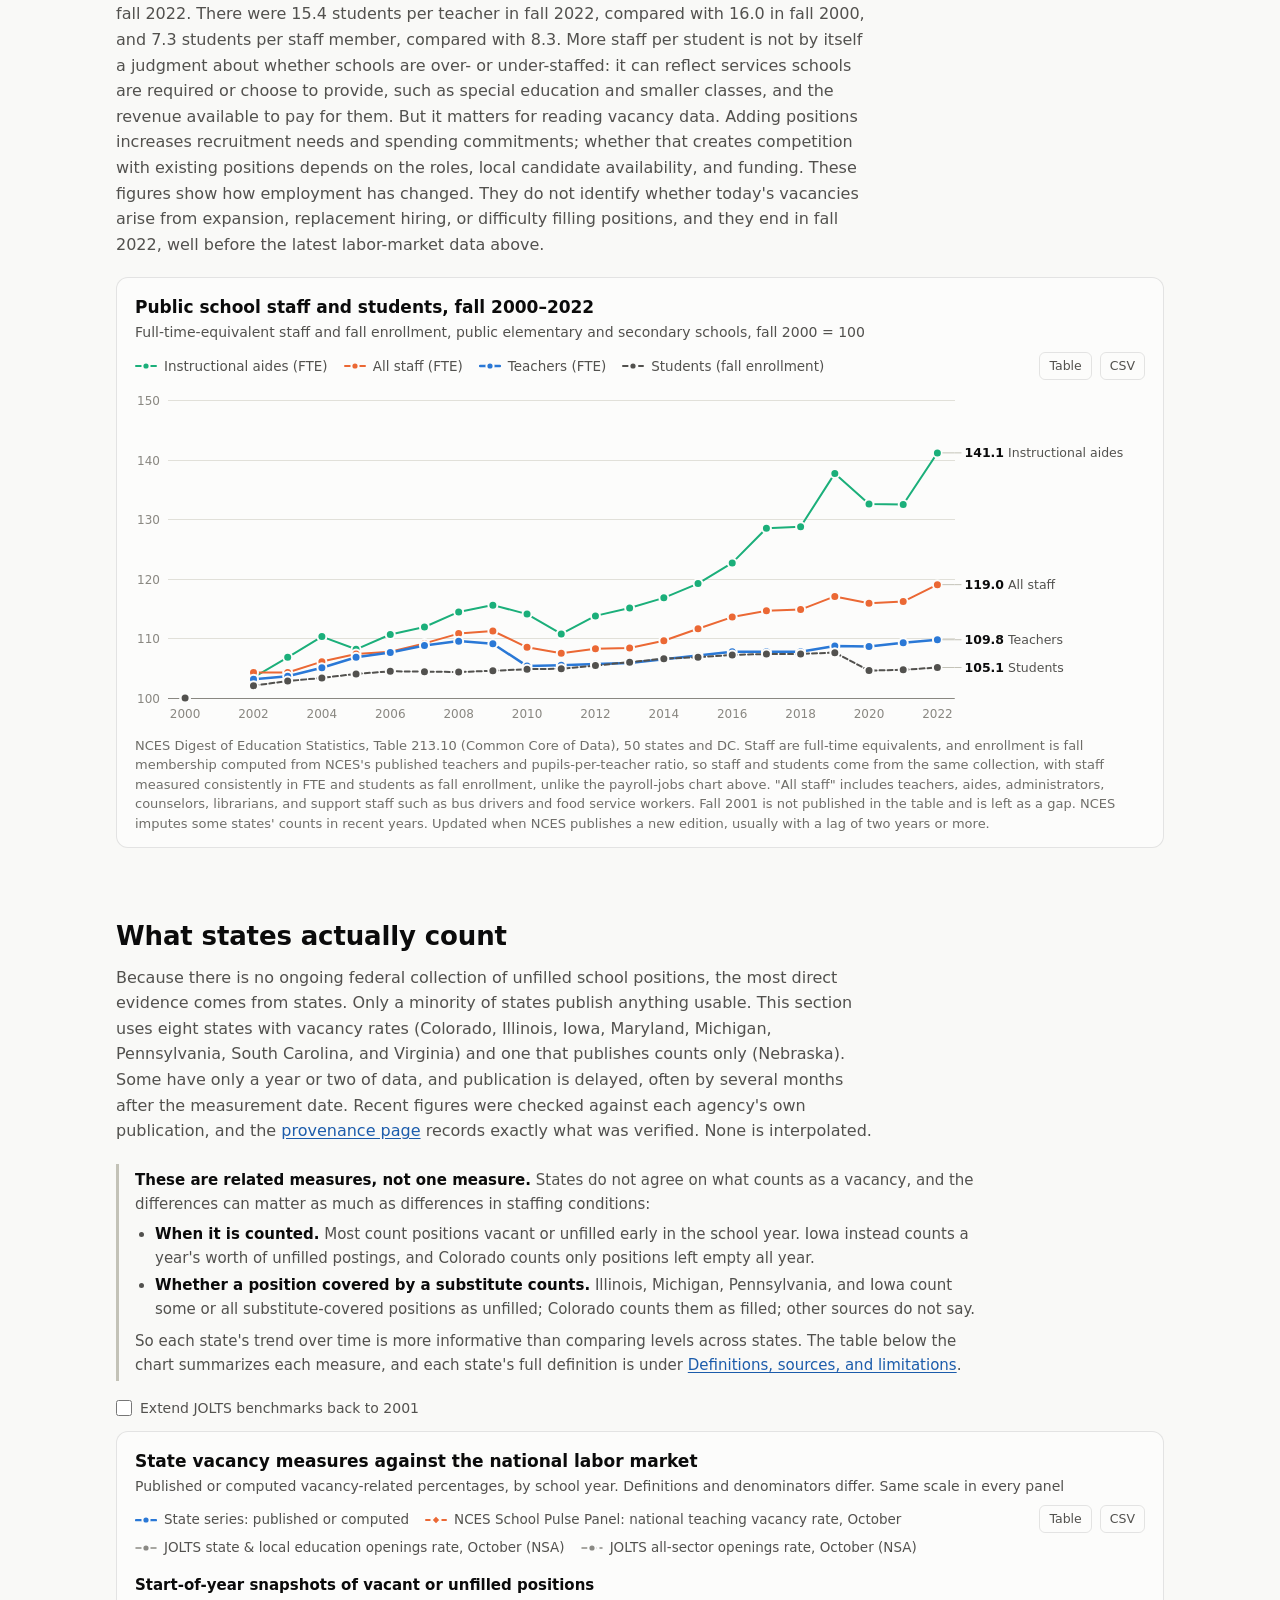
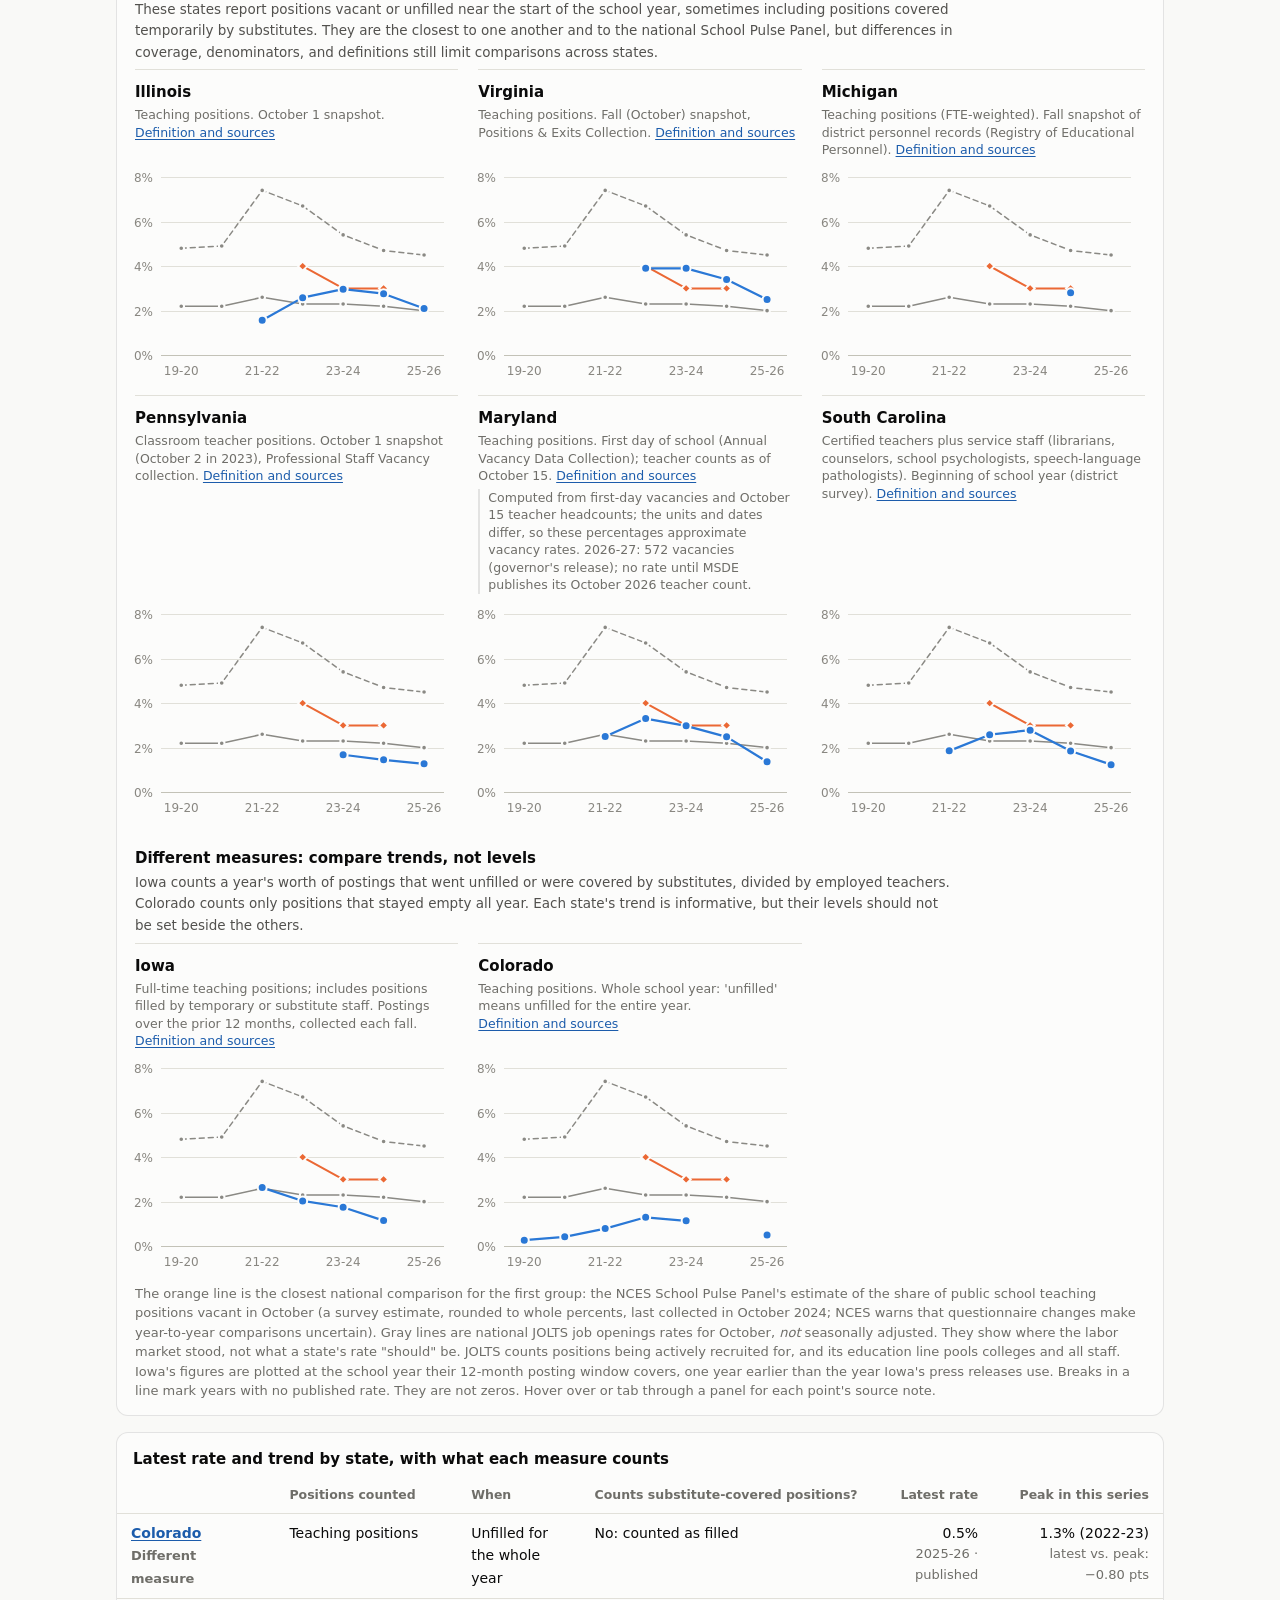
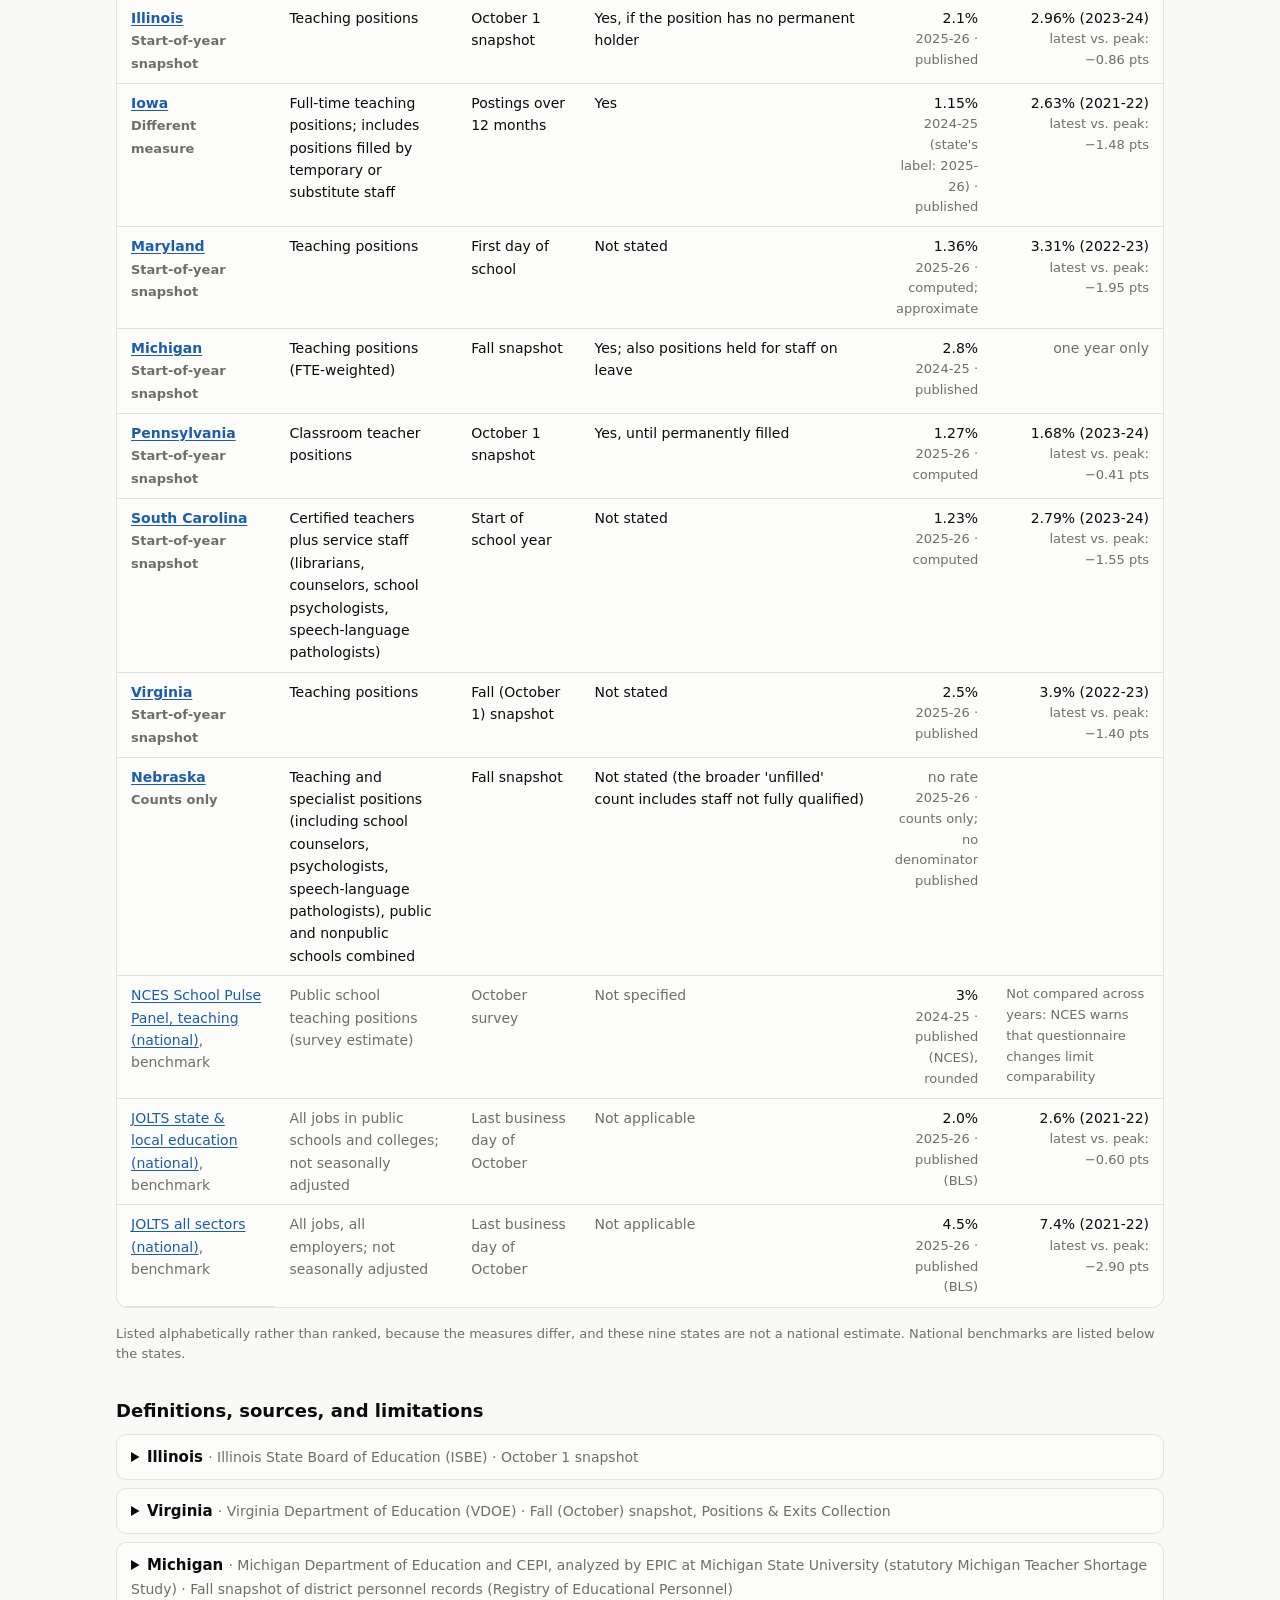
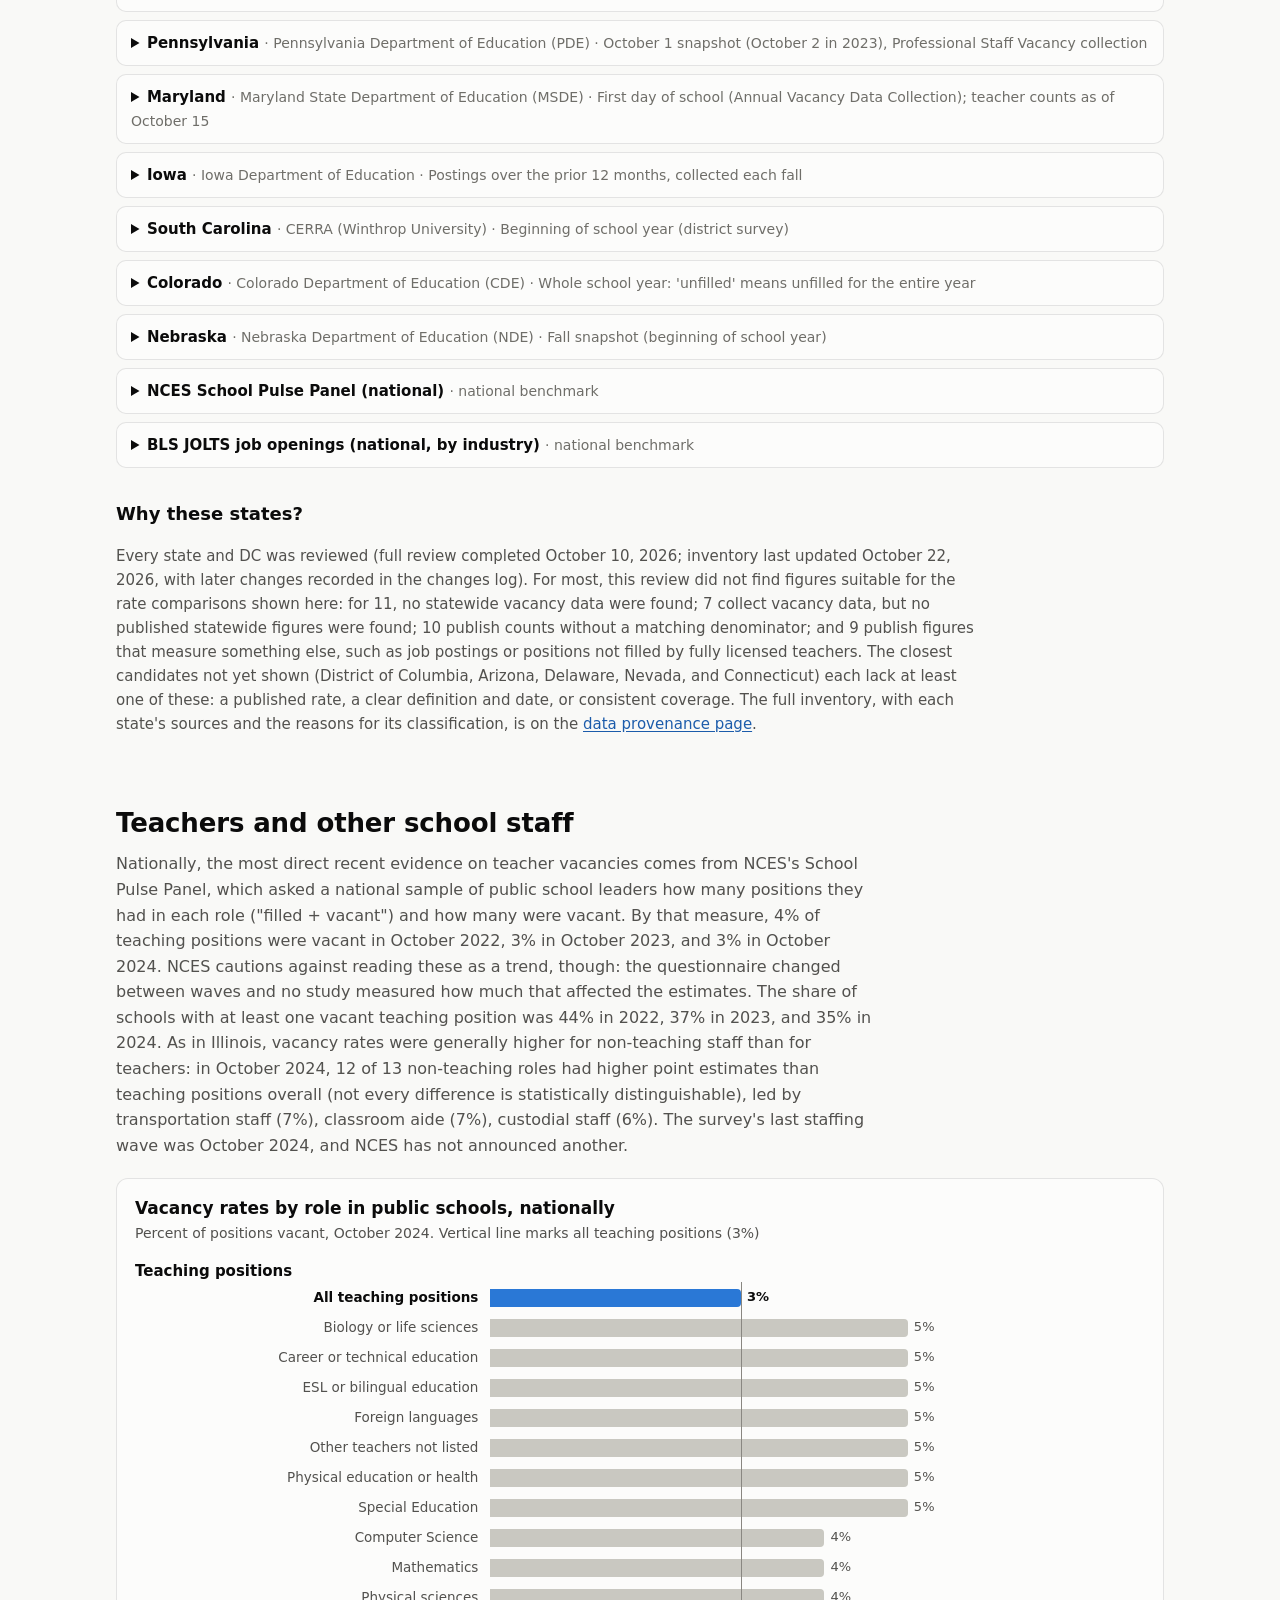
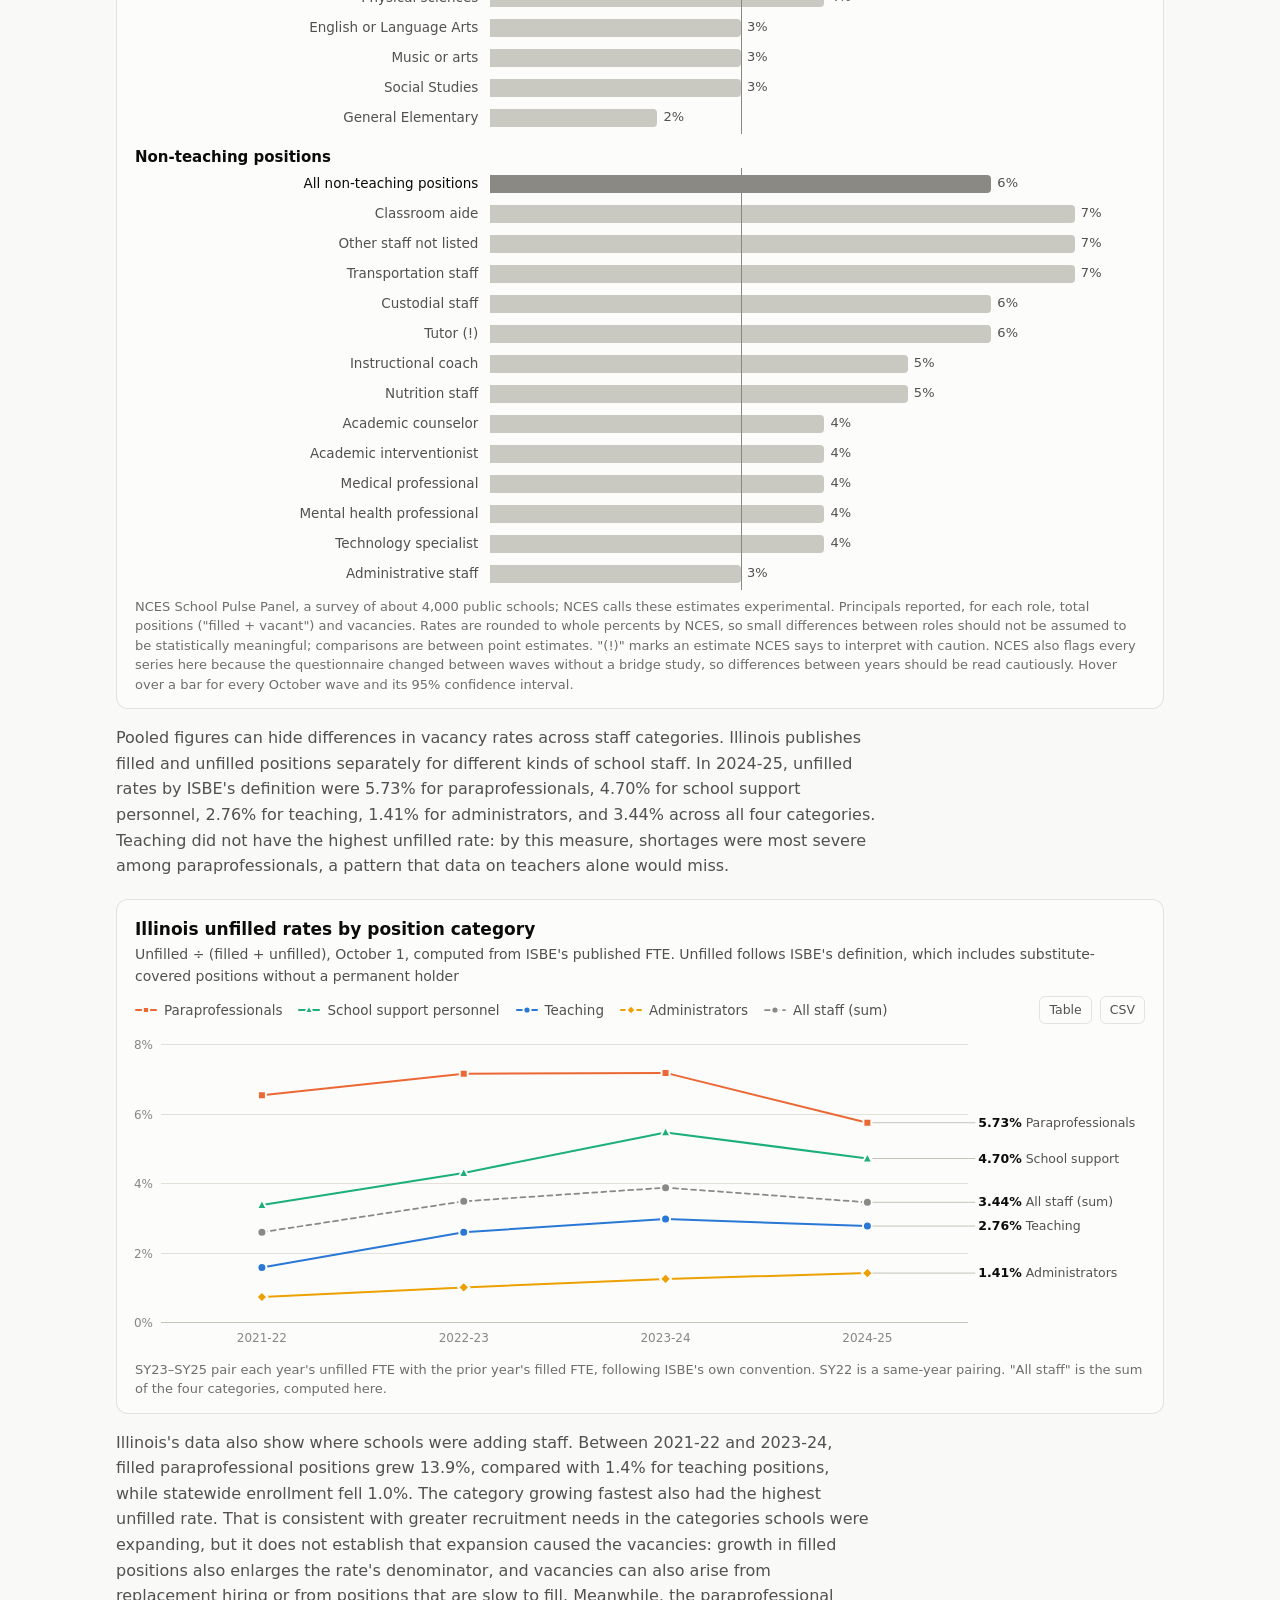
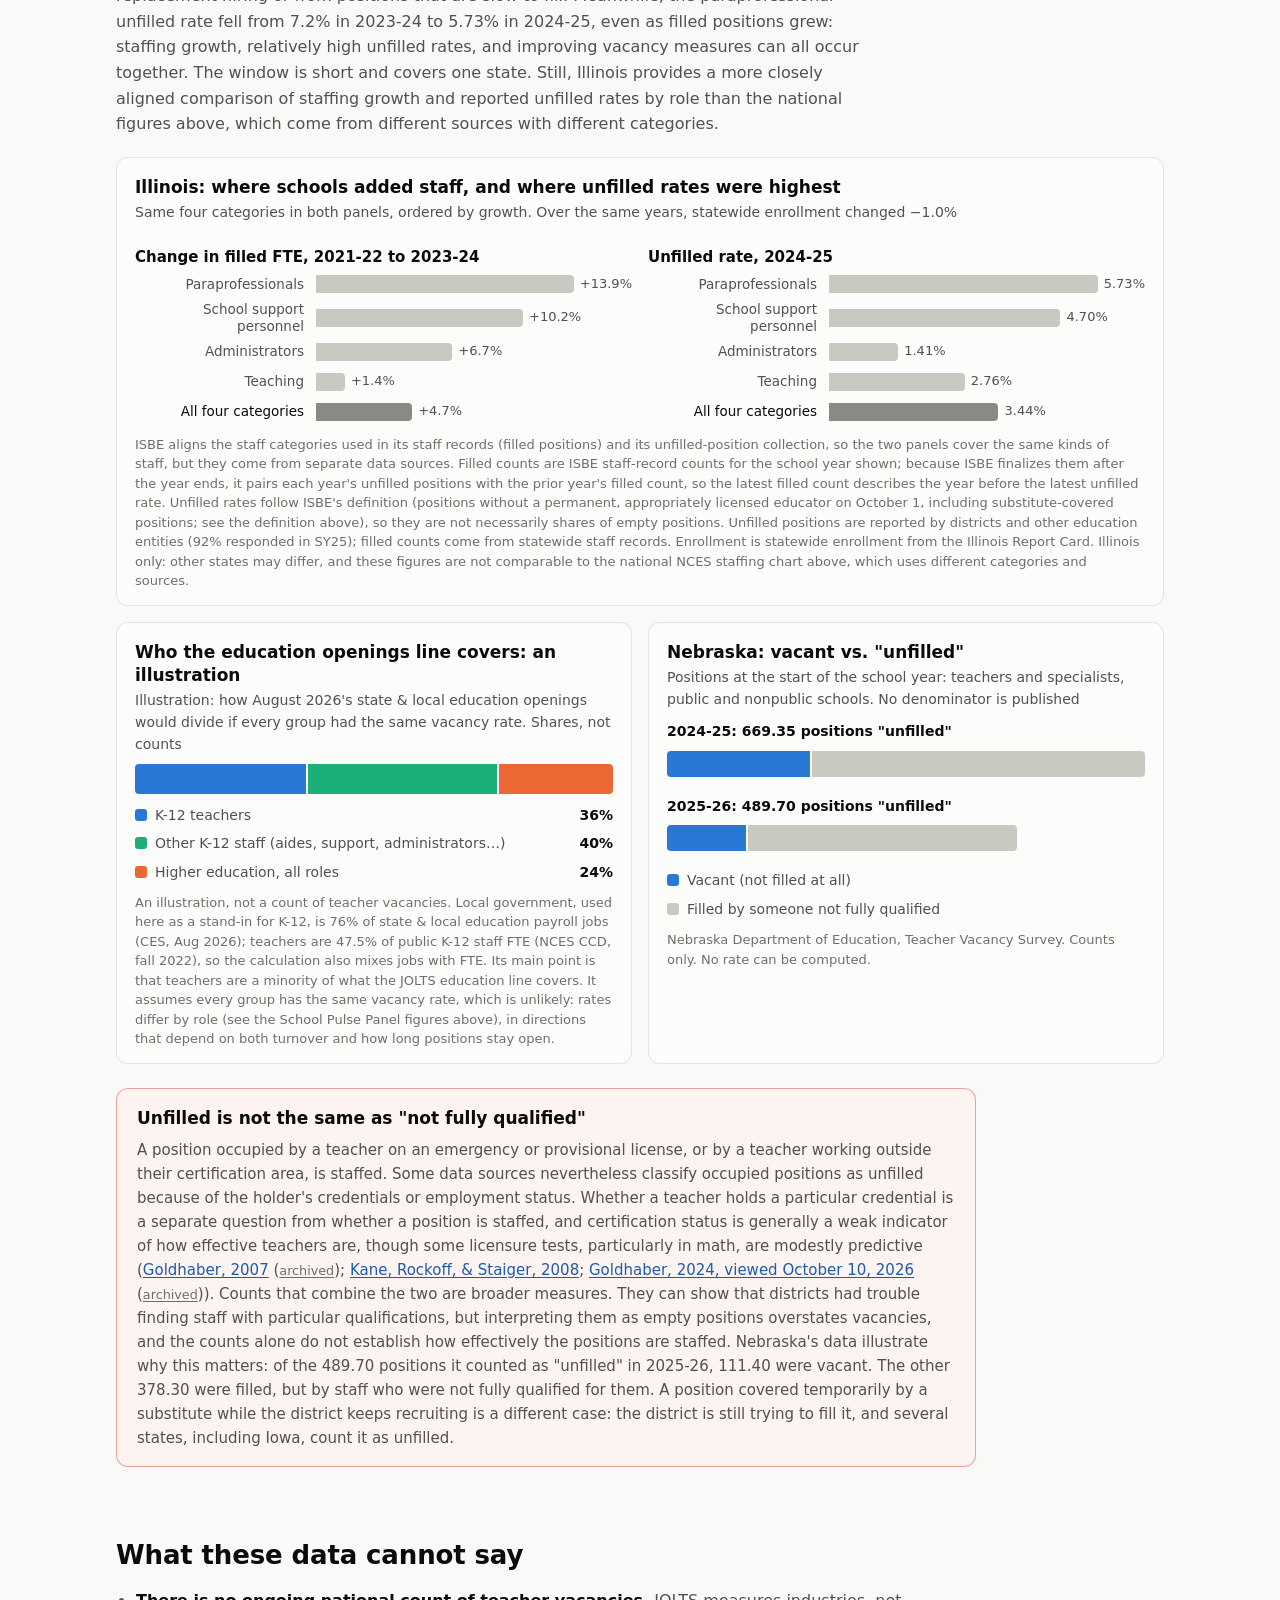
==== commit 36c818f8: "State chart subtitle; label Maryland's rate computed and approximate Co-Authored-By: Claude Opus 5.5" ====
--- a/index.html
+++ b/index.html
@@ -190,7 +190,7 @@
     <figure class="card" id="fig-states">
       <figcaption>
         <h3>State vacancy measures against the national labor market</h3>
-        <p class="sub">Percent of positions unfilled, by school year, as each state defines it. Same scale in every panel</p>
+        <p class="sub">Published or computed vacancy-related percentages, by school year. Definitions and denominators differ. Same scale in every panel</p>
       </figcaption>
       <div id="chart-states"></div>
       <p class="note">The orange line is the closest national comparison for the first group: the NCES School Pulse Panel's estimate of the share of public school teaching positions vacant in October (a survey estimate, rounded to whole percents, last collected in October 2024; NCES warns that questionnaire changes make year-to-year comparisons uncertain). Gray lines are national JOLTS job openings rates for October, <em>not</em> seasonally adjusted. They show where the labor market stood, not what a state's rate "should" be. JOLTS counts positions being actively recruited for, and its education line pools colleges and all staff. Iowa's figures are plotted at the school year their 12-month posting window covers, one year earlier than the year Iowa's press releases use. Breaks in a line mark years with no published rate. They are not zeros. Hover over or tab through a panel for each point's source note.</p>
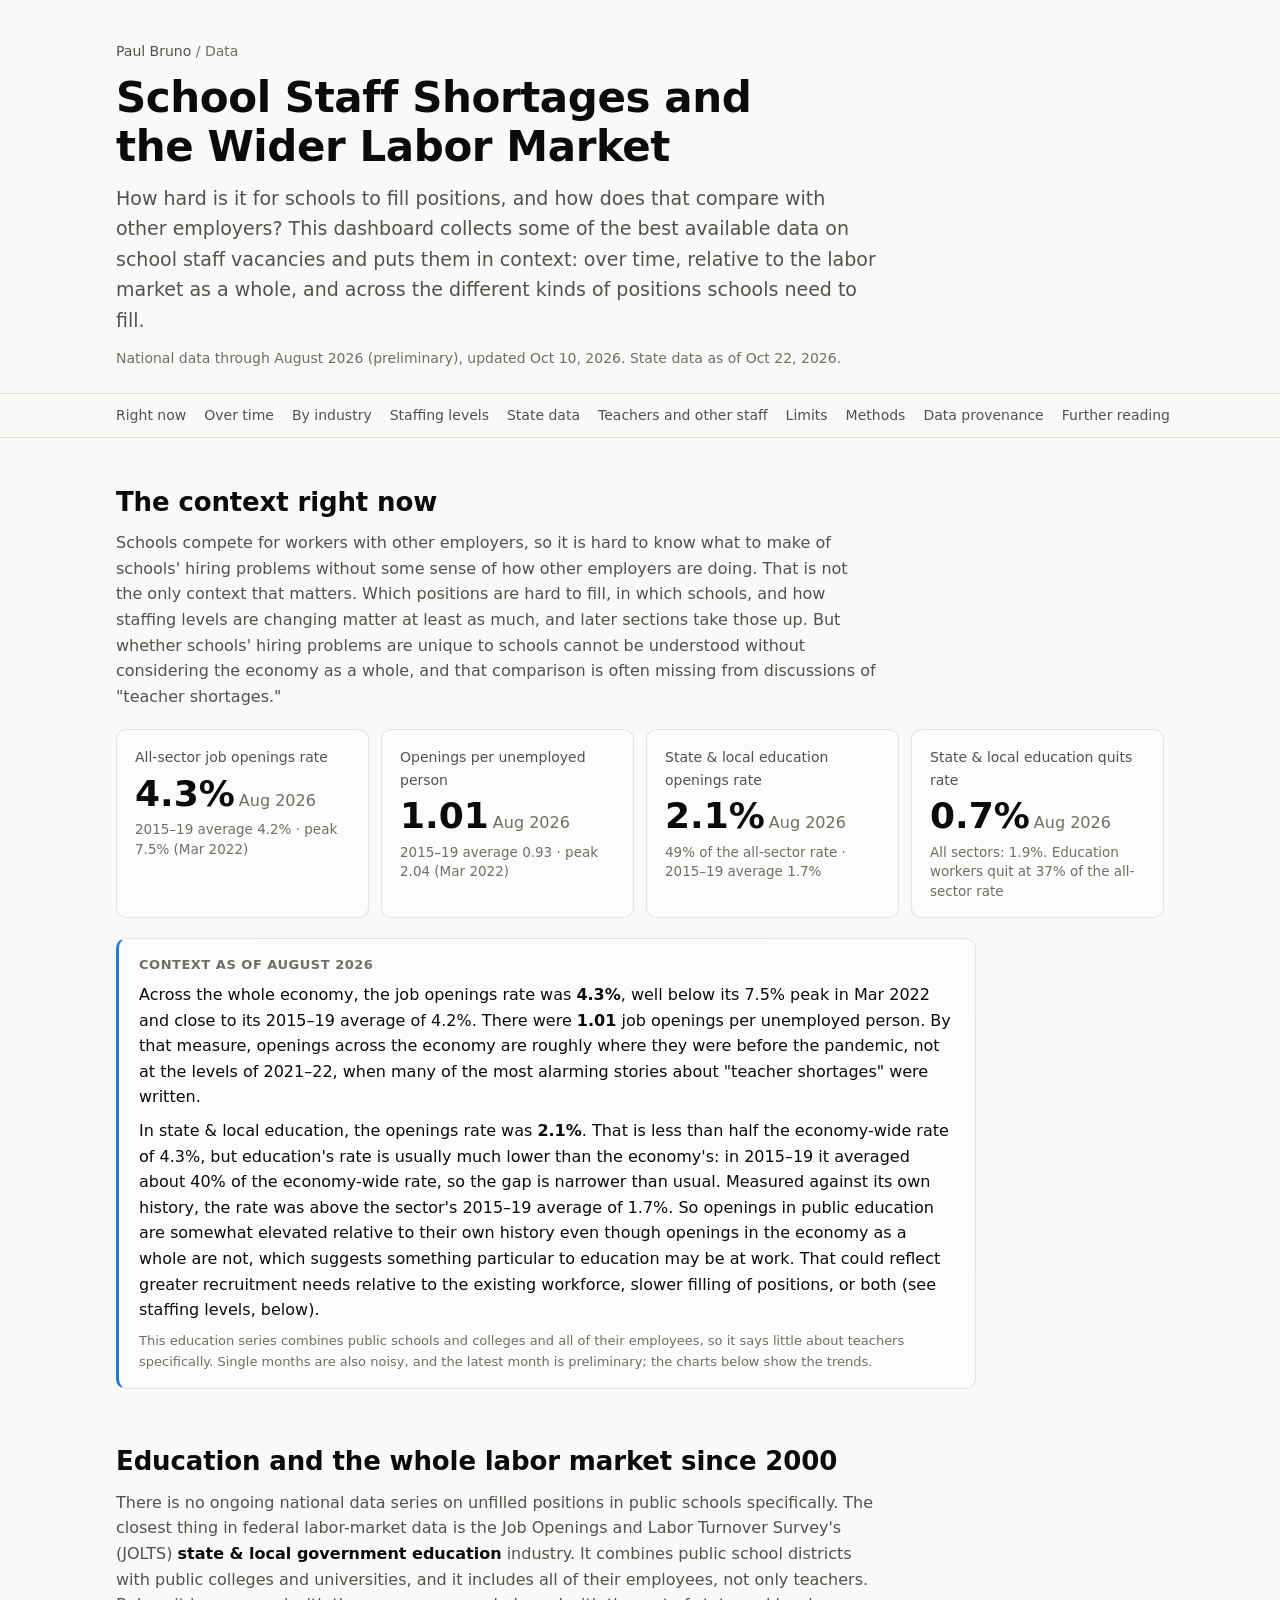
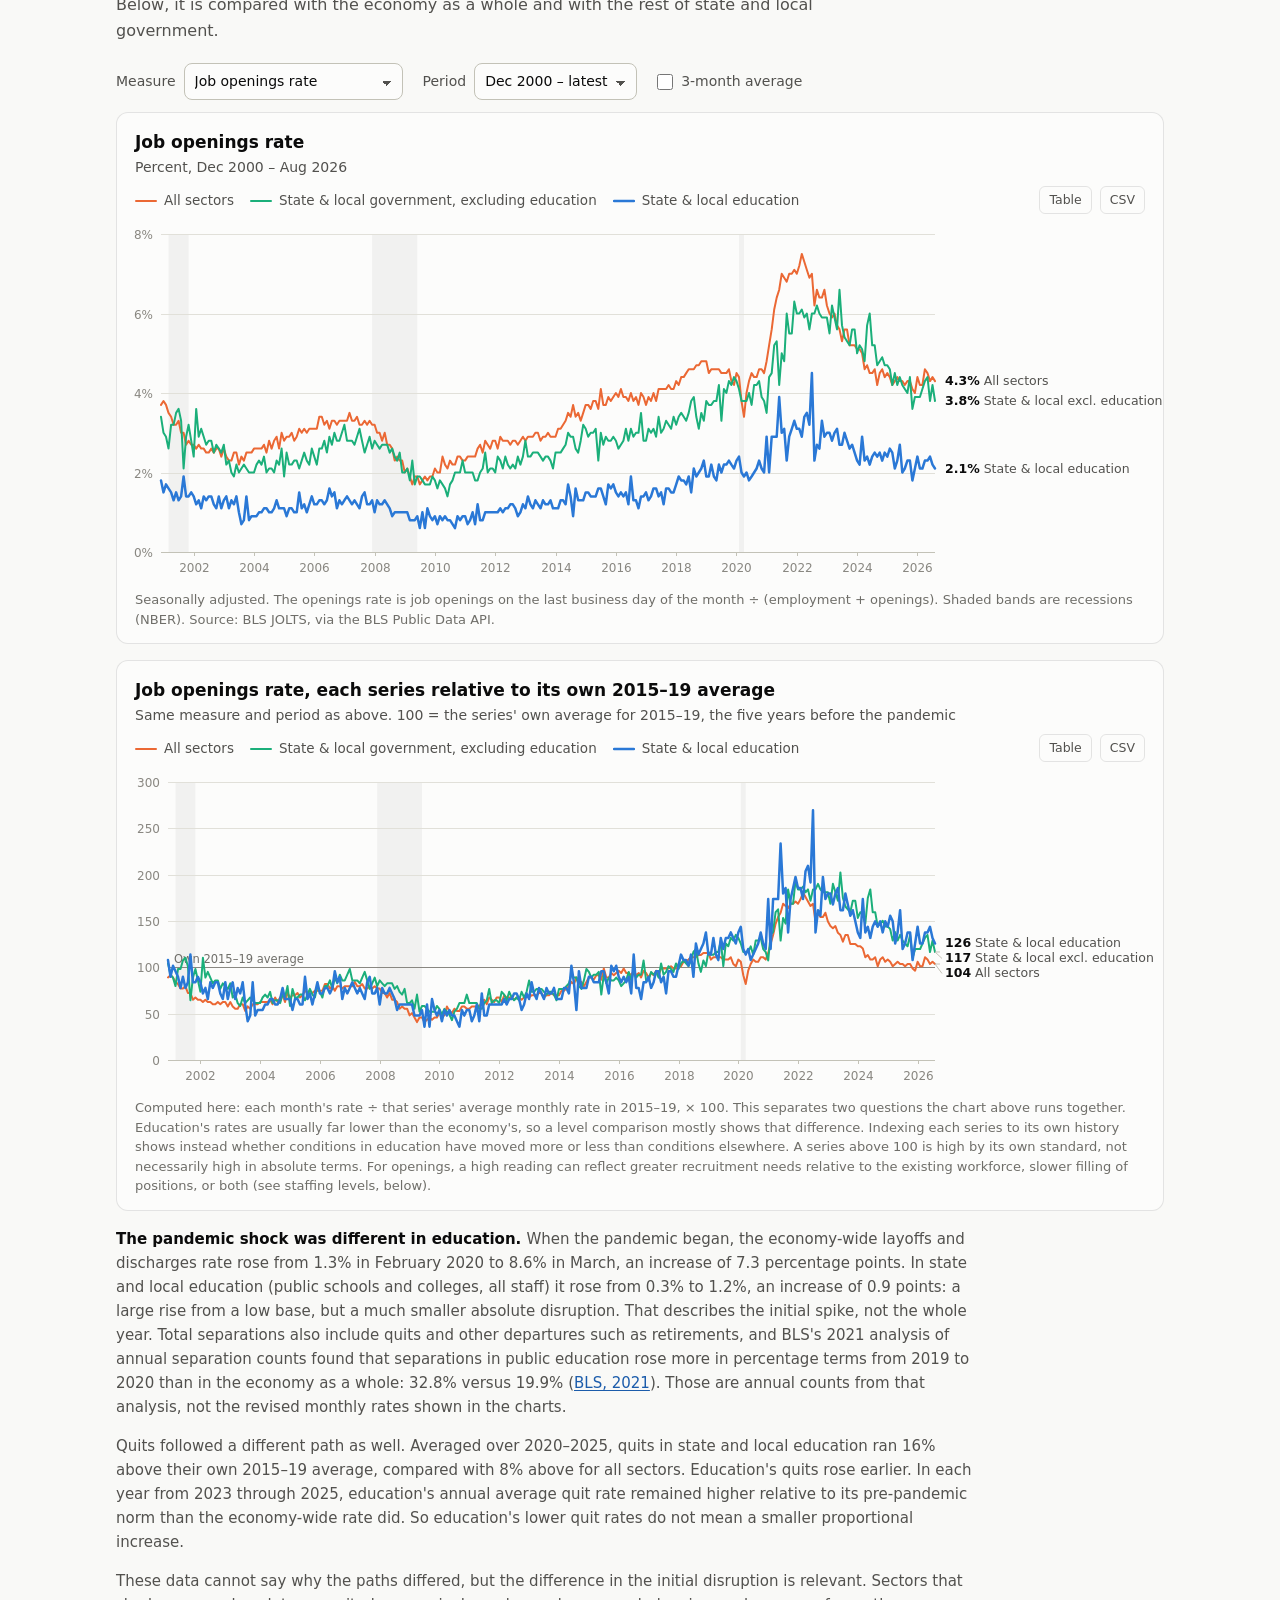
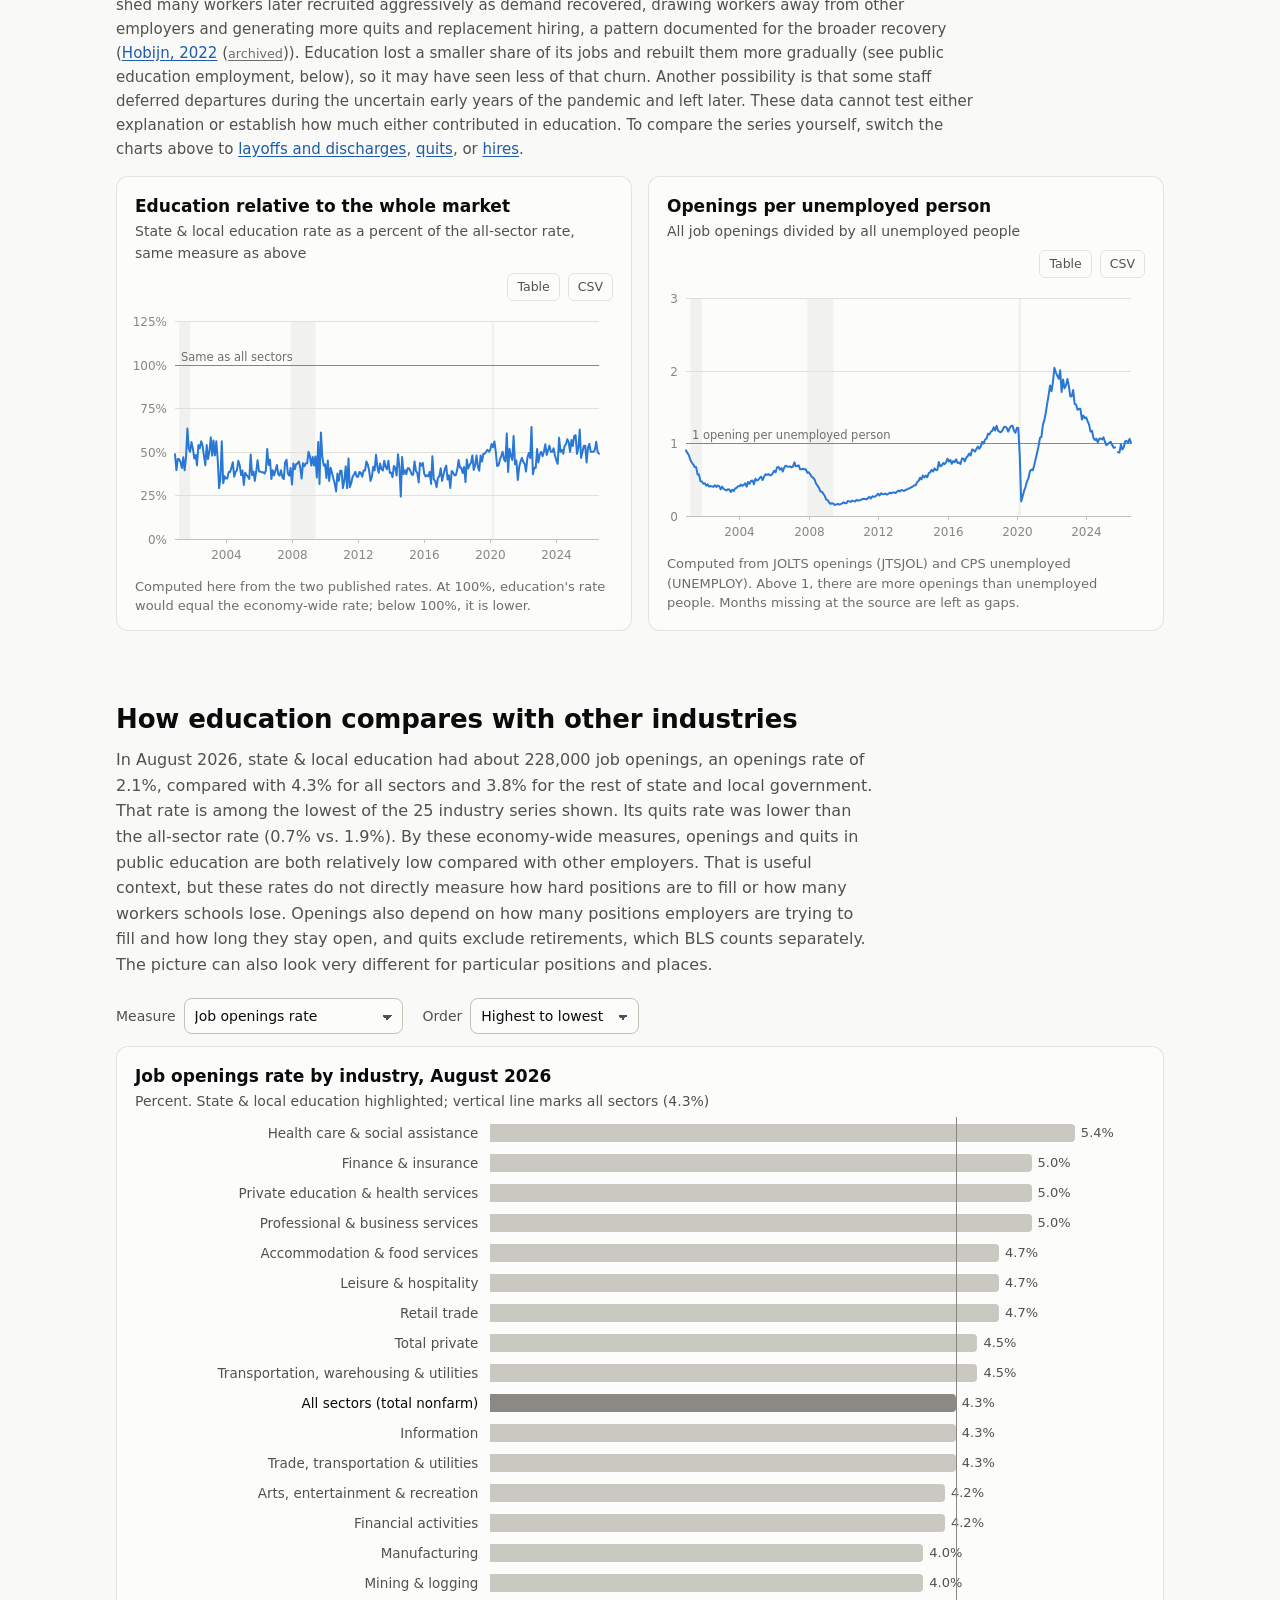
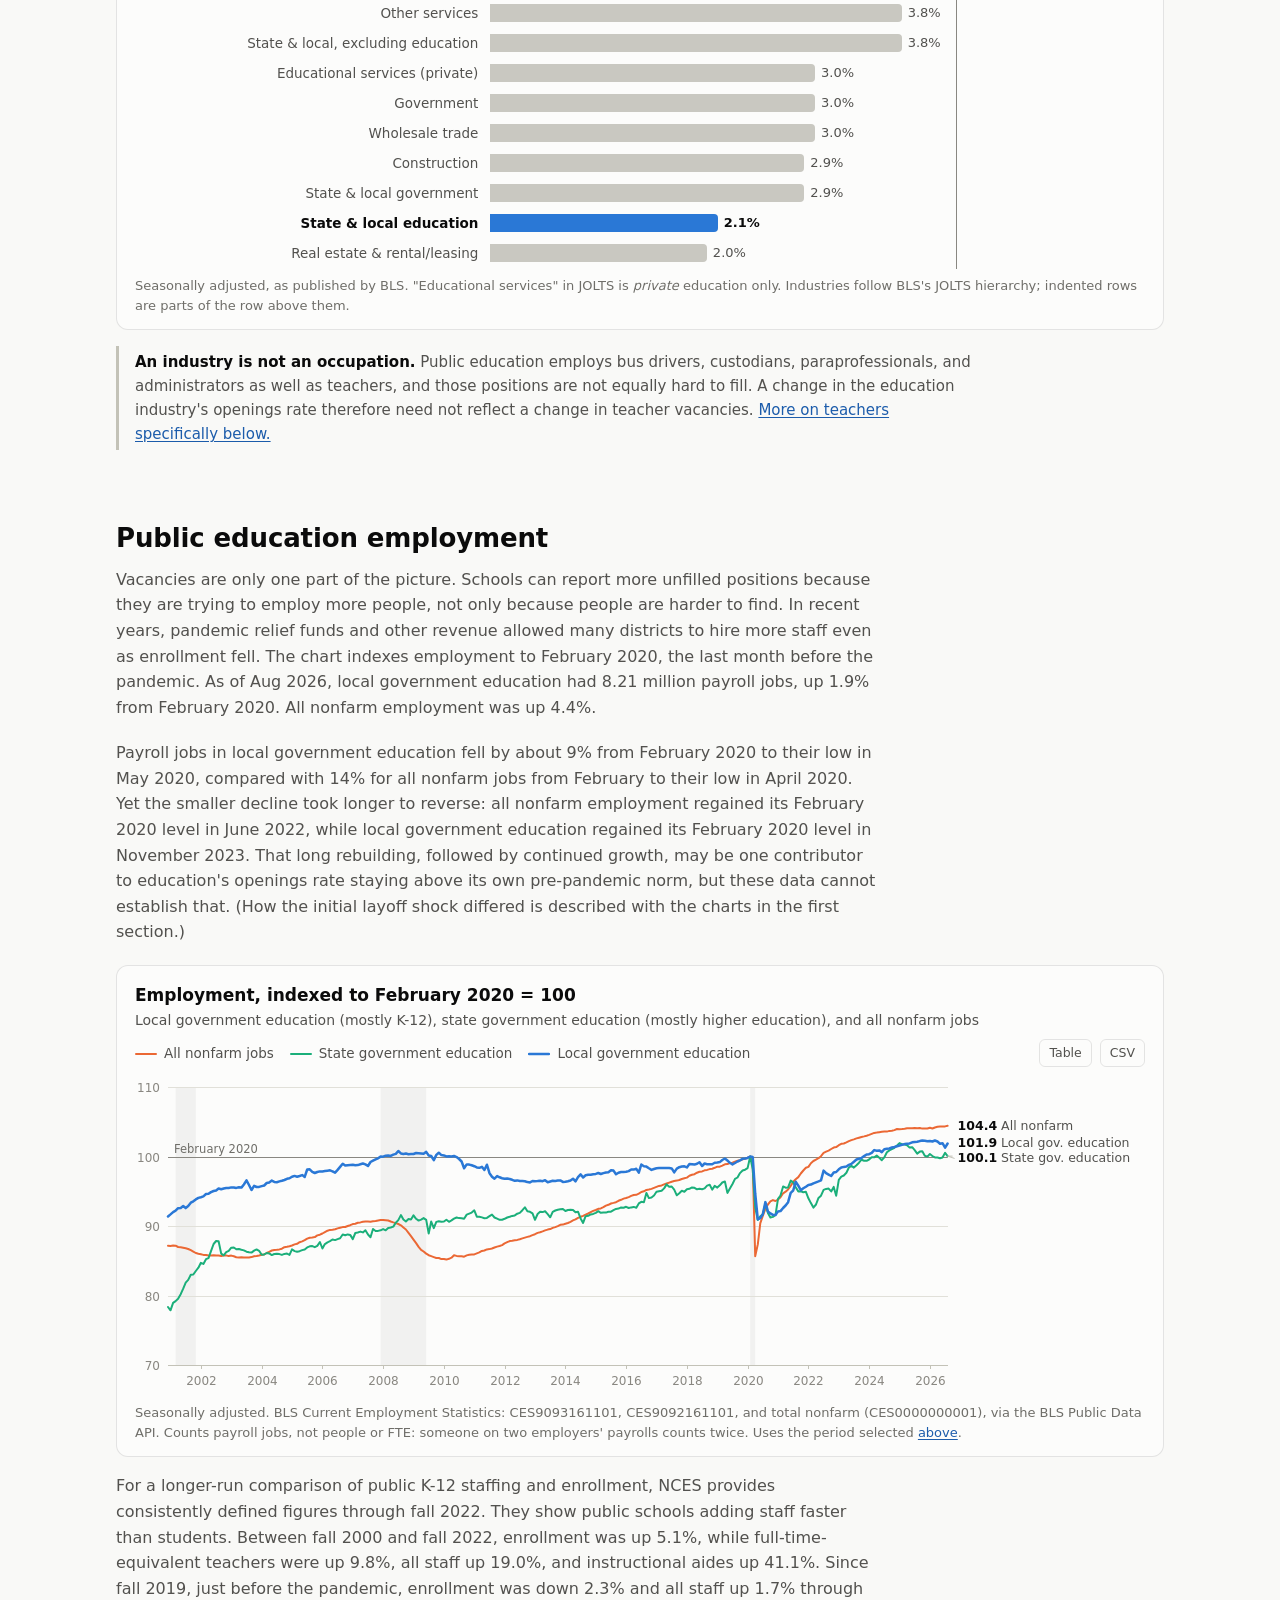
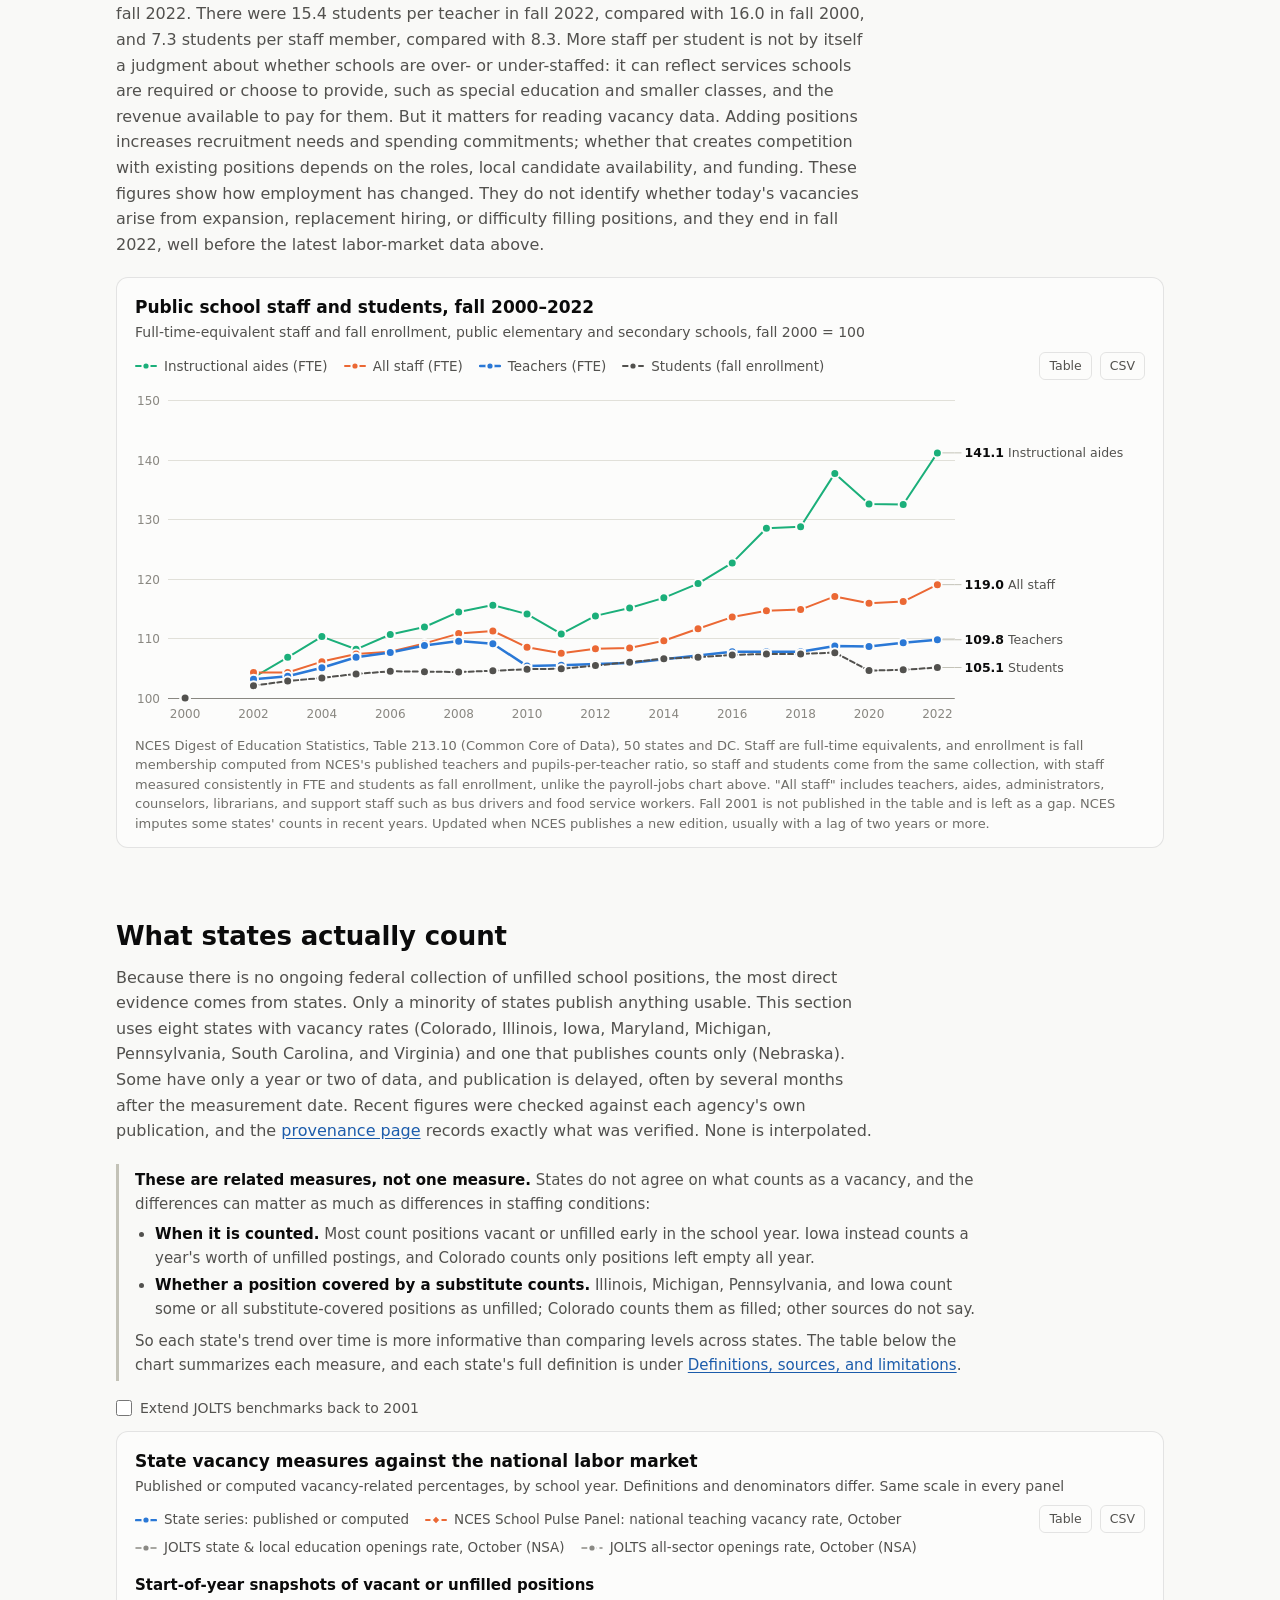
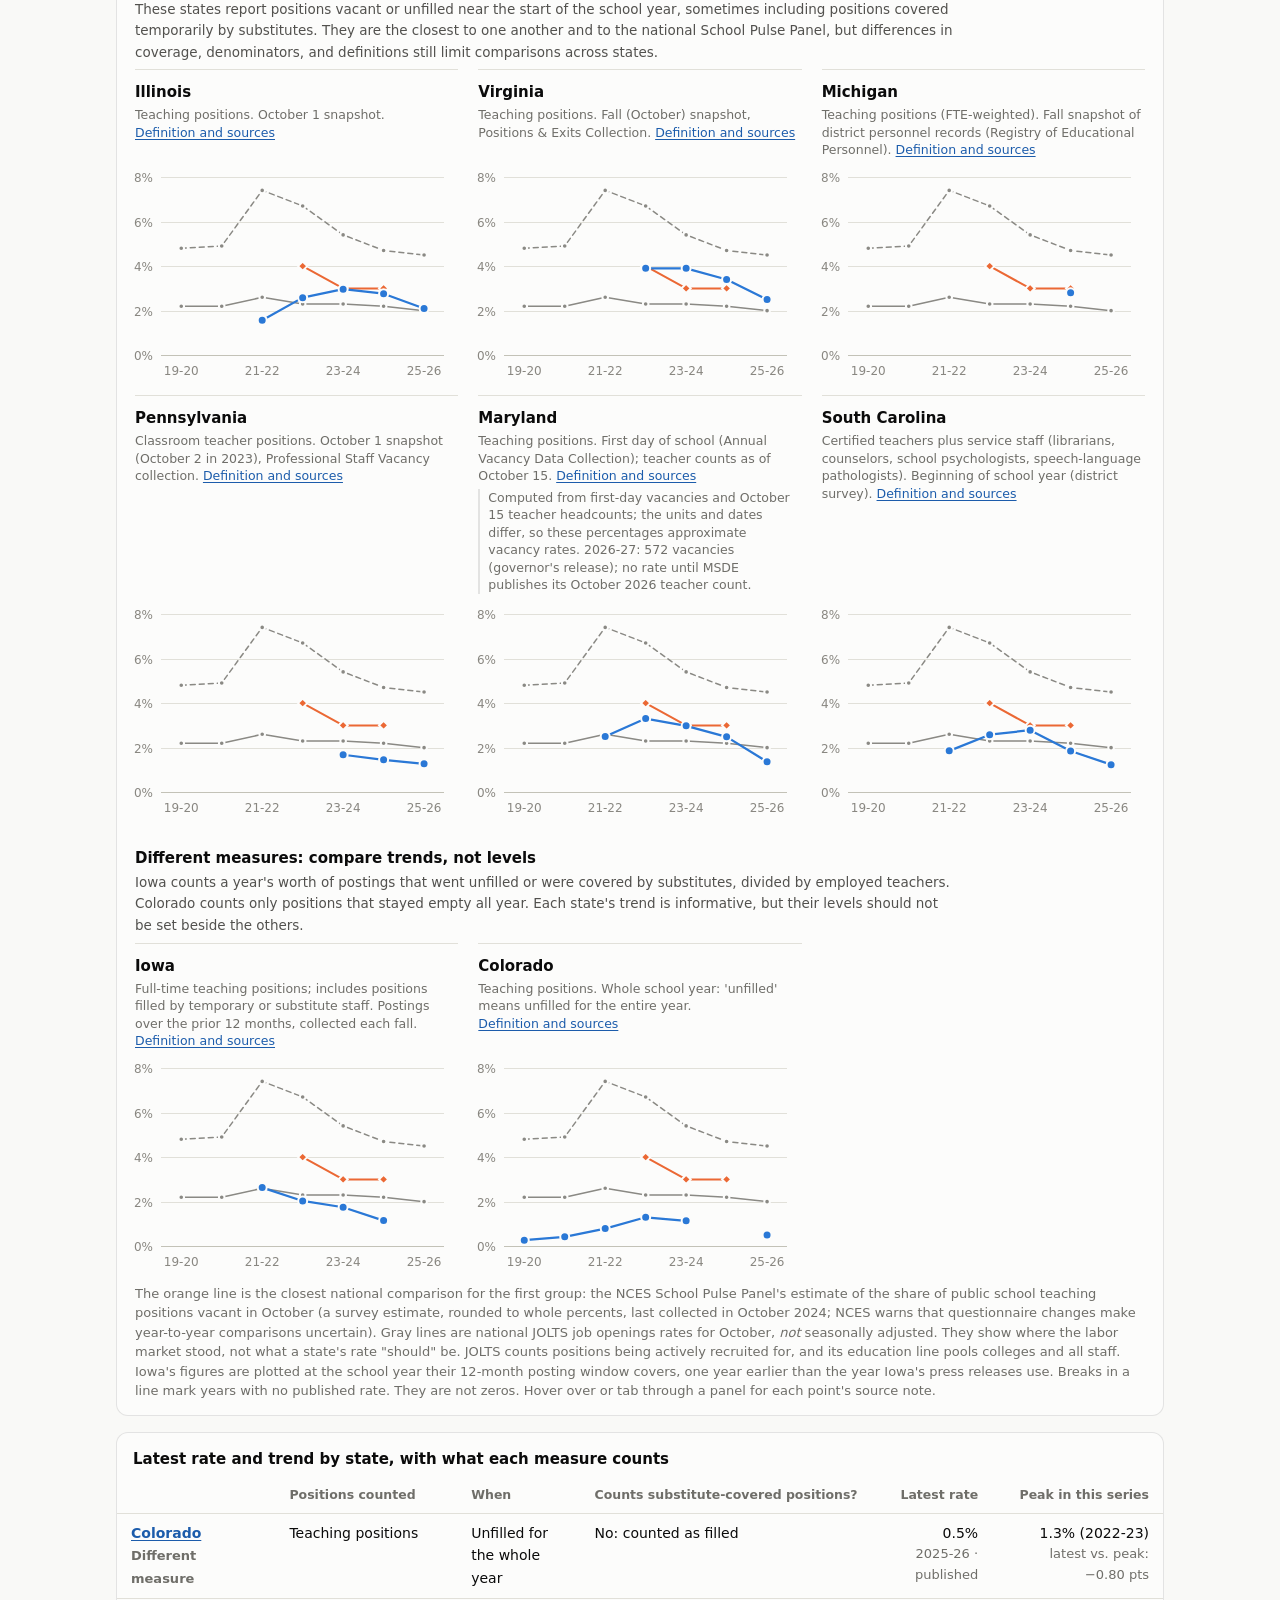
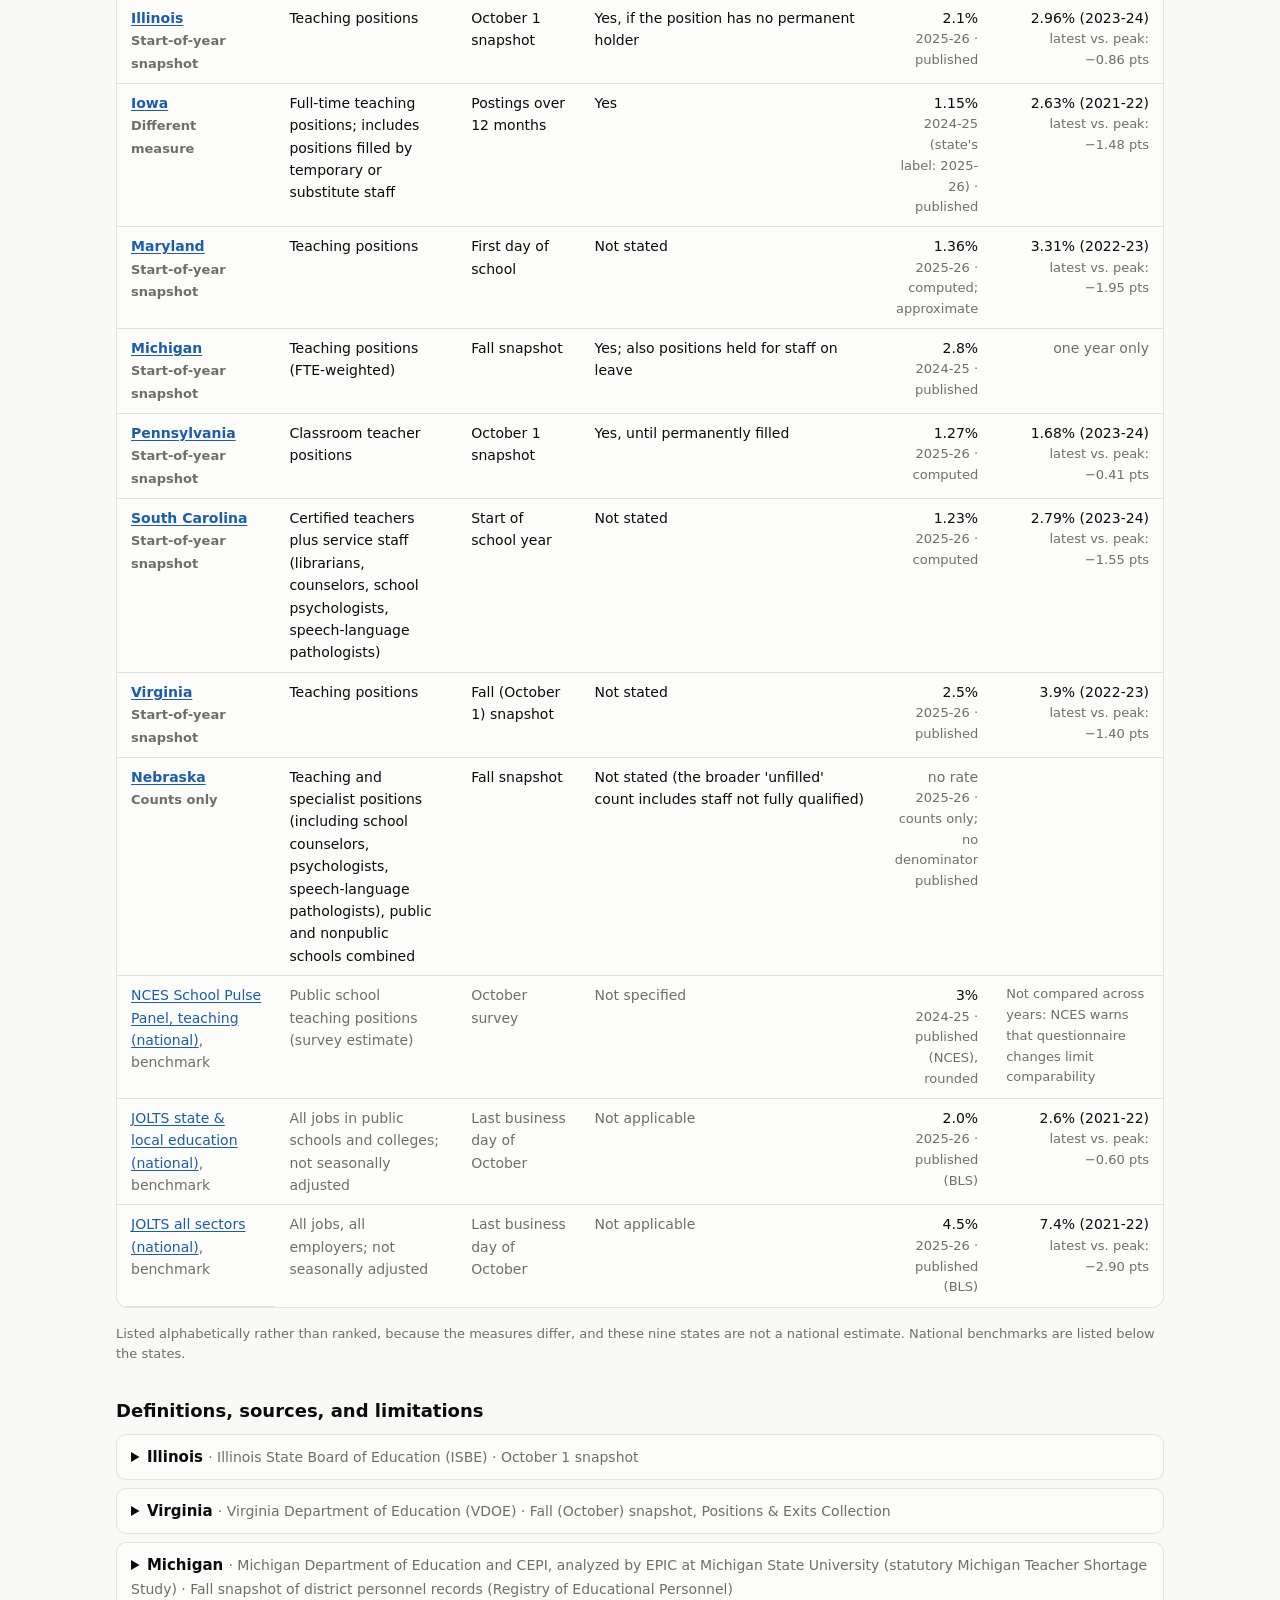
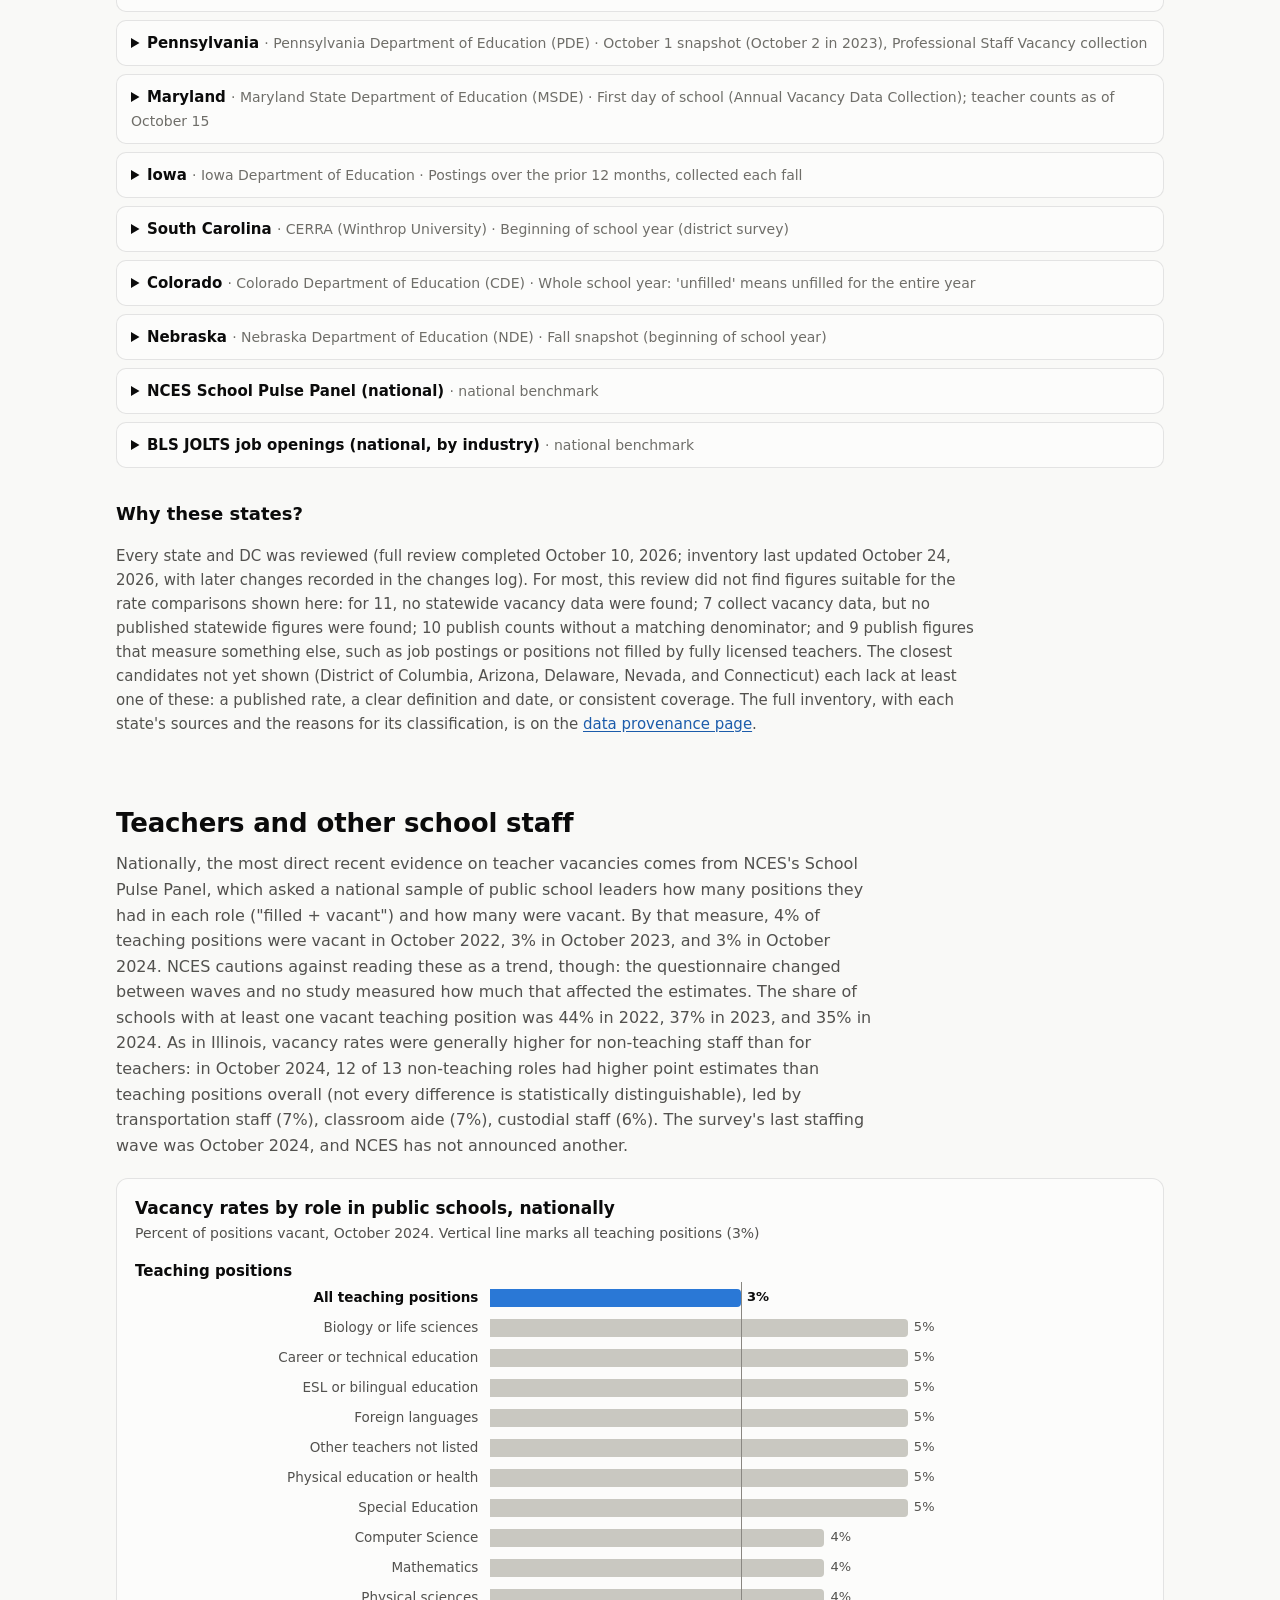
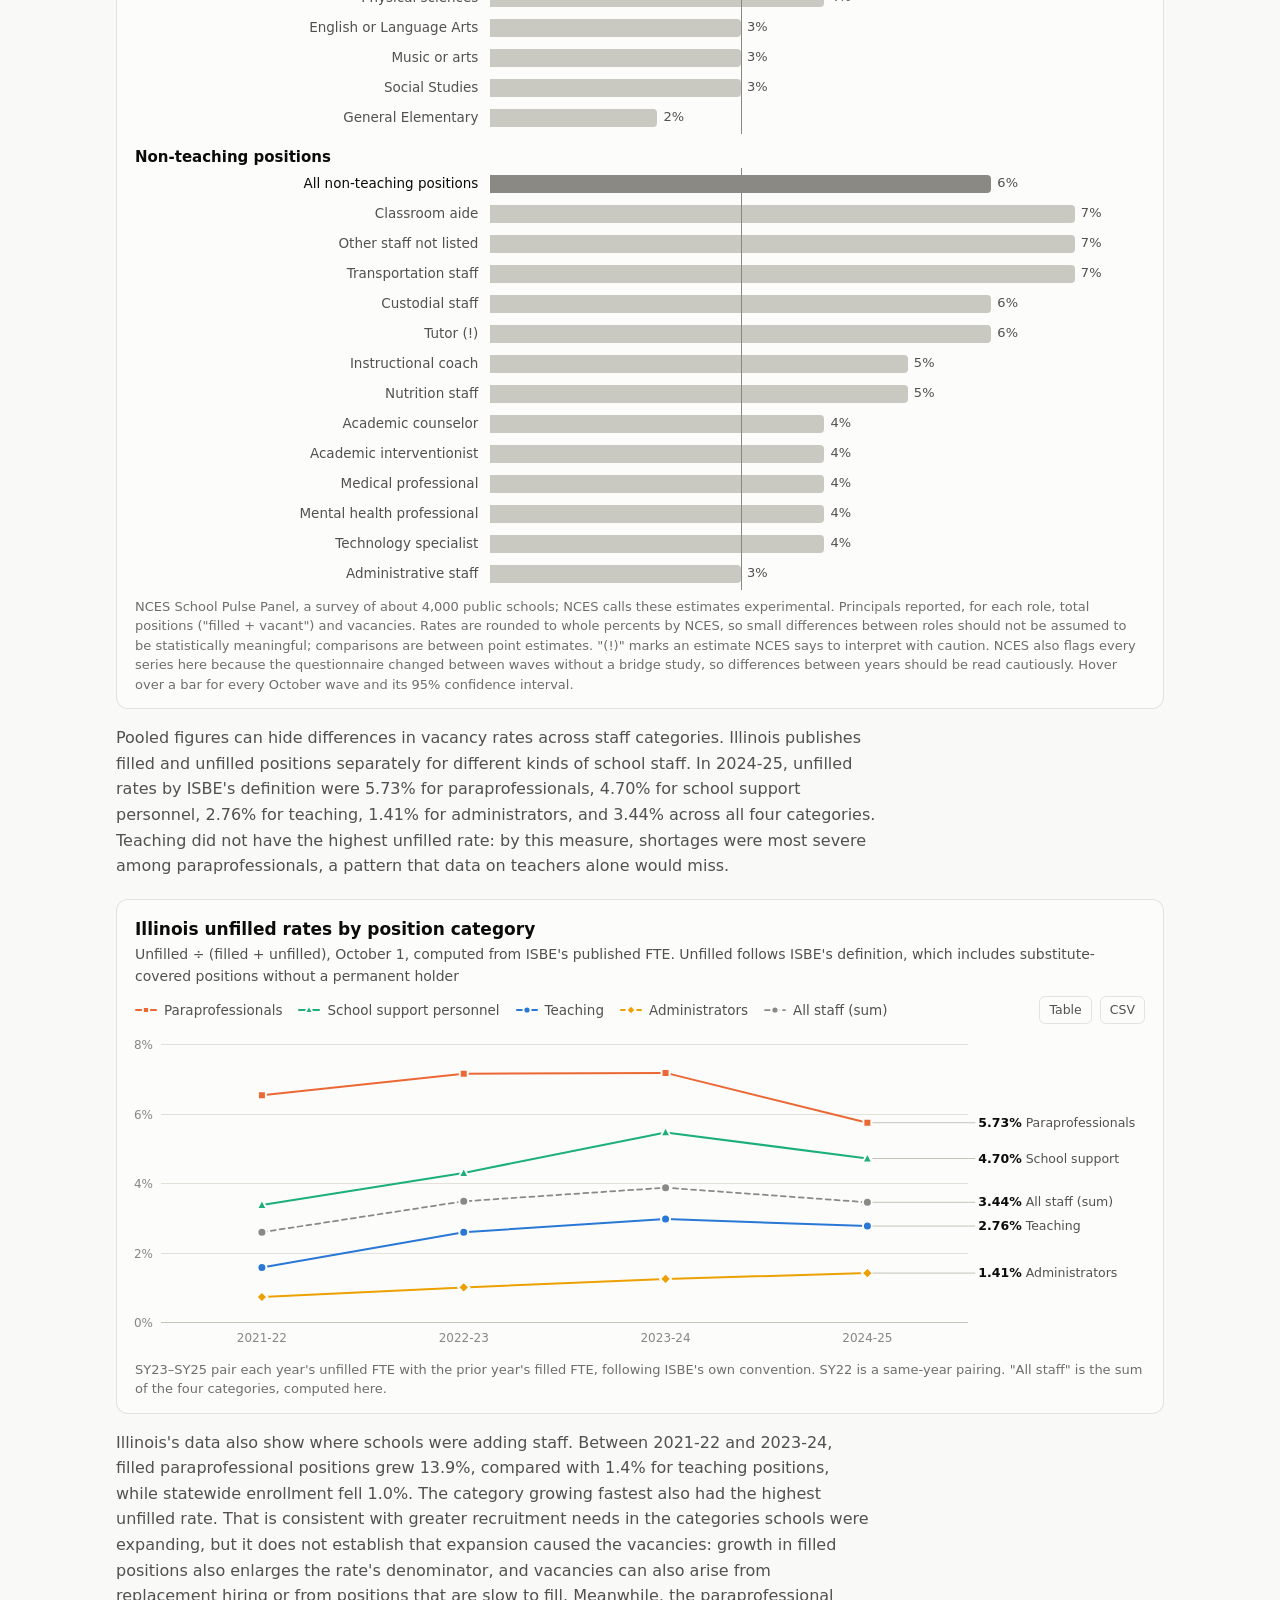
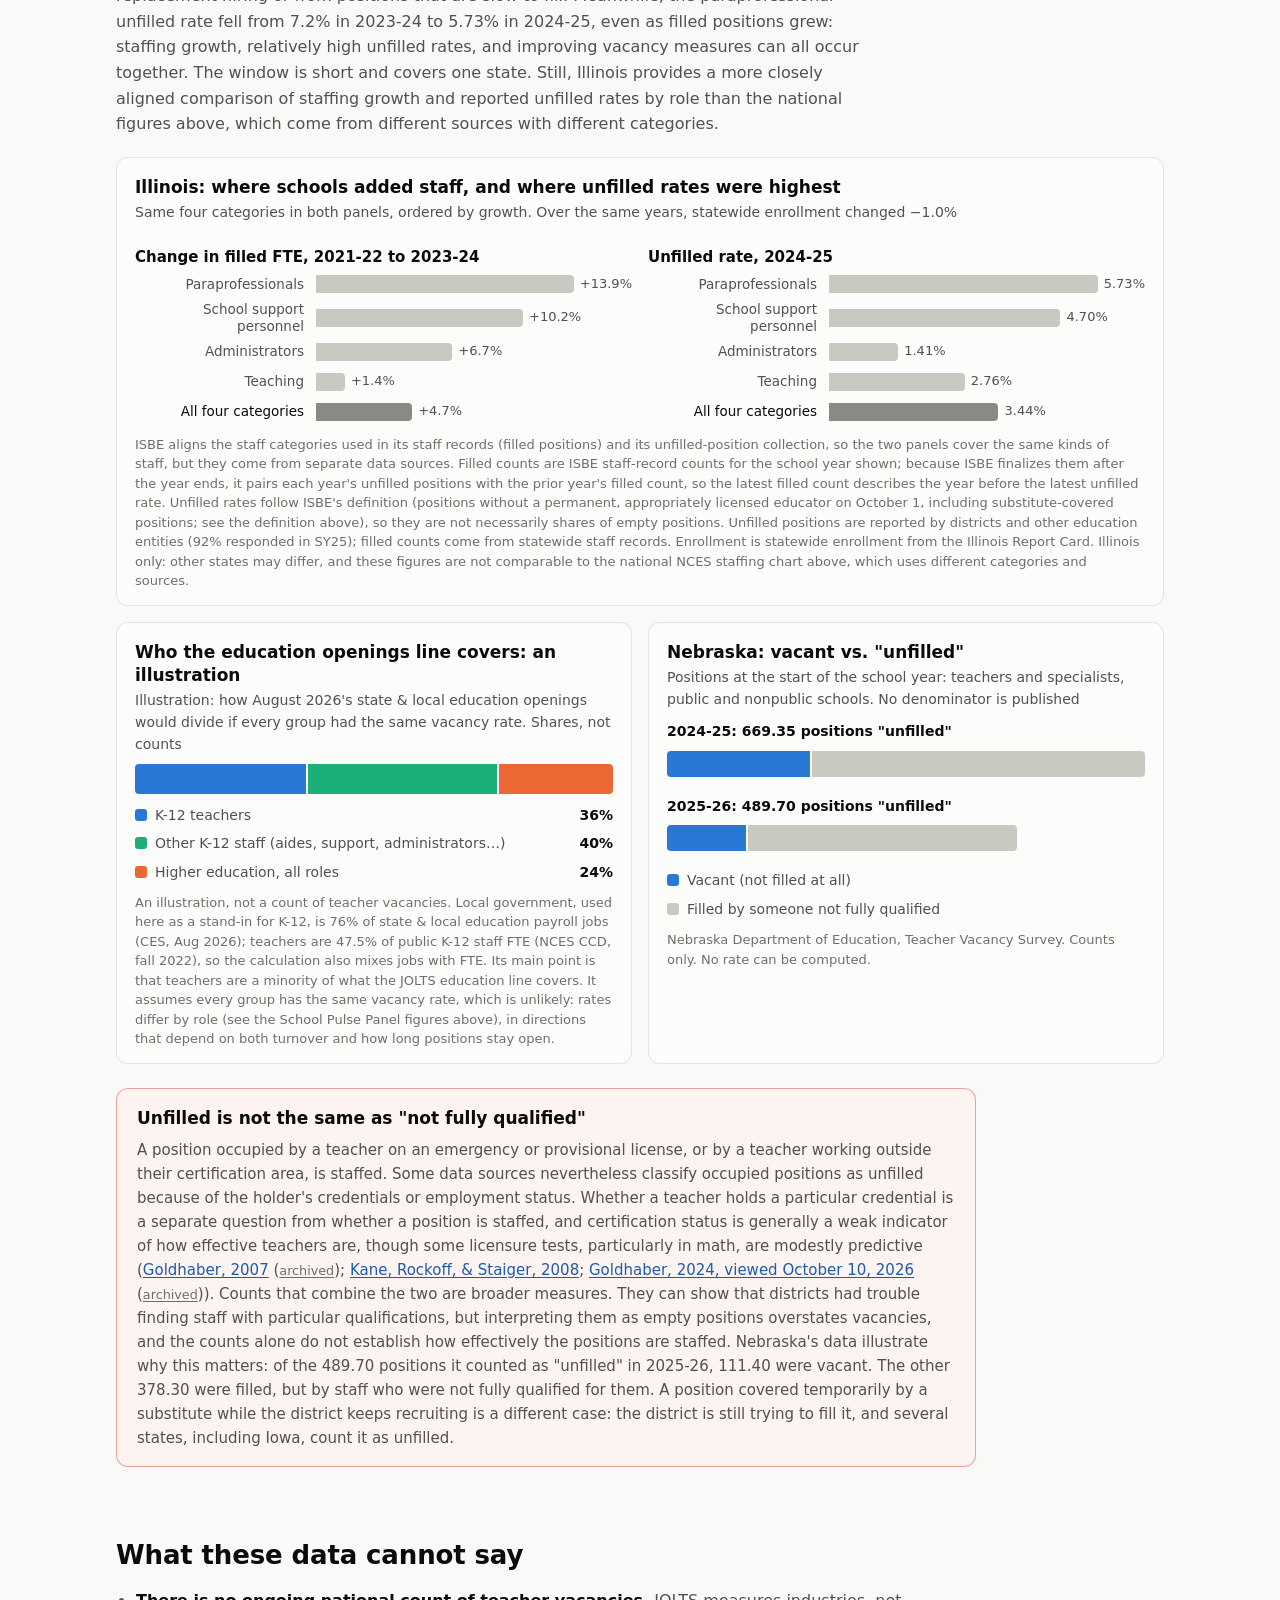
==== commit 169cb7ad: "Add the In the news page Annotated news stories about school staff shortages: what each counts, whet" ====
--- a/index.html
+++ b/index.html
@@ -34,6 +34,7 @@
     <a href="#methods">Methods</a>
     <a href="provenance.html">Data provenance</a>
     <a href="reading.html">Further reading</a>
+    <a href="news.html">In the news</a>
   </div>
 </nav>
 
@@ -311,12 +312,13 @@
 
 <footer class="site-footer">
   <div class="wrap">
-    <p>Built by <a href="https://www.paul-bruno.com/">Paul Bruno</a>. National data update automatically from BLS. State data are updated by hand as states publish. <a href="provenance.html">Data provenance</a>. <a href="reading.html">Further reading</a>. Suggested citation: Bruno, P. <i>School Staff Shortages and the Wider Labor Market</i> (dashboard), accessed <span id="cite-date"></span>.</p>
+    <p>Built by <a href="https://www.paul-bruno.com/">Paul Bruno</a>. National data update automatically from BLS. State data are updated by hand as states publish. <a href="provenance.html">Data provenance</a>. <a href="reading.html">Further reading</a>. <a href="news.html">In the news</a>. Suggested citation: Bruno, P. <i>School Staff Shortages and the Wider Labor Market</i> (dashboard), accessed <span id="cite-date"></span>.</p>
   </div>
 </footer>
 
 <div id="tooltip" class="tooltip" role="status" aria-live="polite" hidden></div>
 <script src="assets/app.js" defer></script>
 <script src="assets/archive-links.js" defer></script>
+<script src="assets/analytics.js" defer></script>
 </body>
 </html>
--- a/assets/style.css
+++ b/assets/style.css
@@ -338,6 +338,10 @@
 .entry .meta { margin: 8px 0 0; display: flex; flex-wrap: wrap; gap: 6px 12px; font-size: 13px; color: var(--muted); align-items: center; }
 .tag { display: inline-block; border-radius: 4px; padding: 1px 7px; background: var(--band); color: var(--ink-2); font-size: 12px; letter-spacing: .01em; }
 .tag.start { background: var(--wash); color: var(--accent); font-weight: 600; }
+.tag.fix { background: var(--rule-bg); color: var(--rule-edge); font-weight: 600; }
+#changes td:first-child { white-space: nowrap; }
+#changes tr:target td, #inv-table tr.is-target th, #inv-table tr.is-target td { background: var(--wash); }
+.link-btn { background: none; border: 0; padding: 0; font: inherit; color: var(--accent); text-decoration: underline; cursor: pointer; }
 .tag.diff { background: var(--rule-bg); color: var(--ink-2); }
 .tag.own { background: transparent; border: 1px dashed var(--baseline); }
 .meta a { color: var(--accent); }
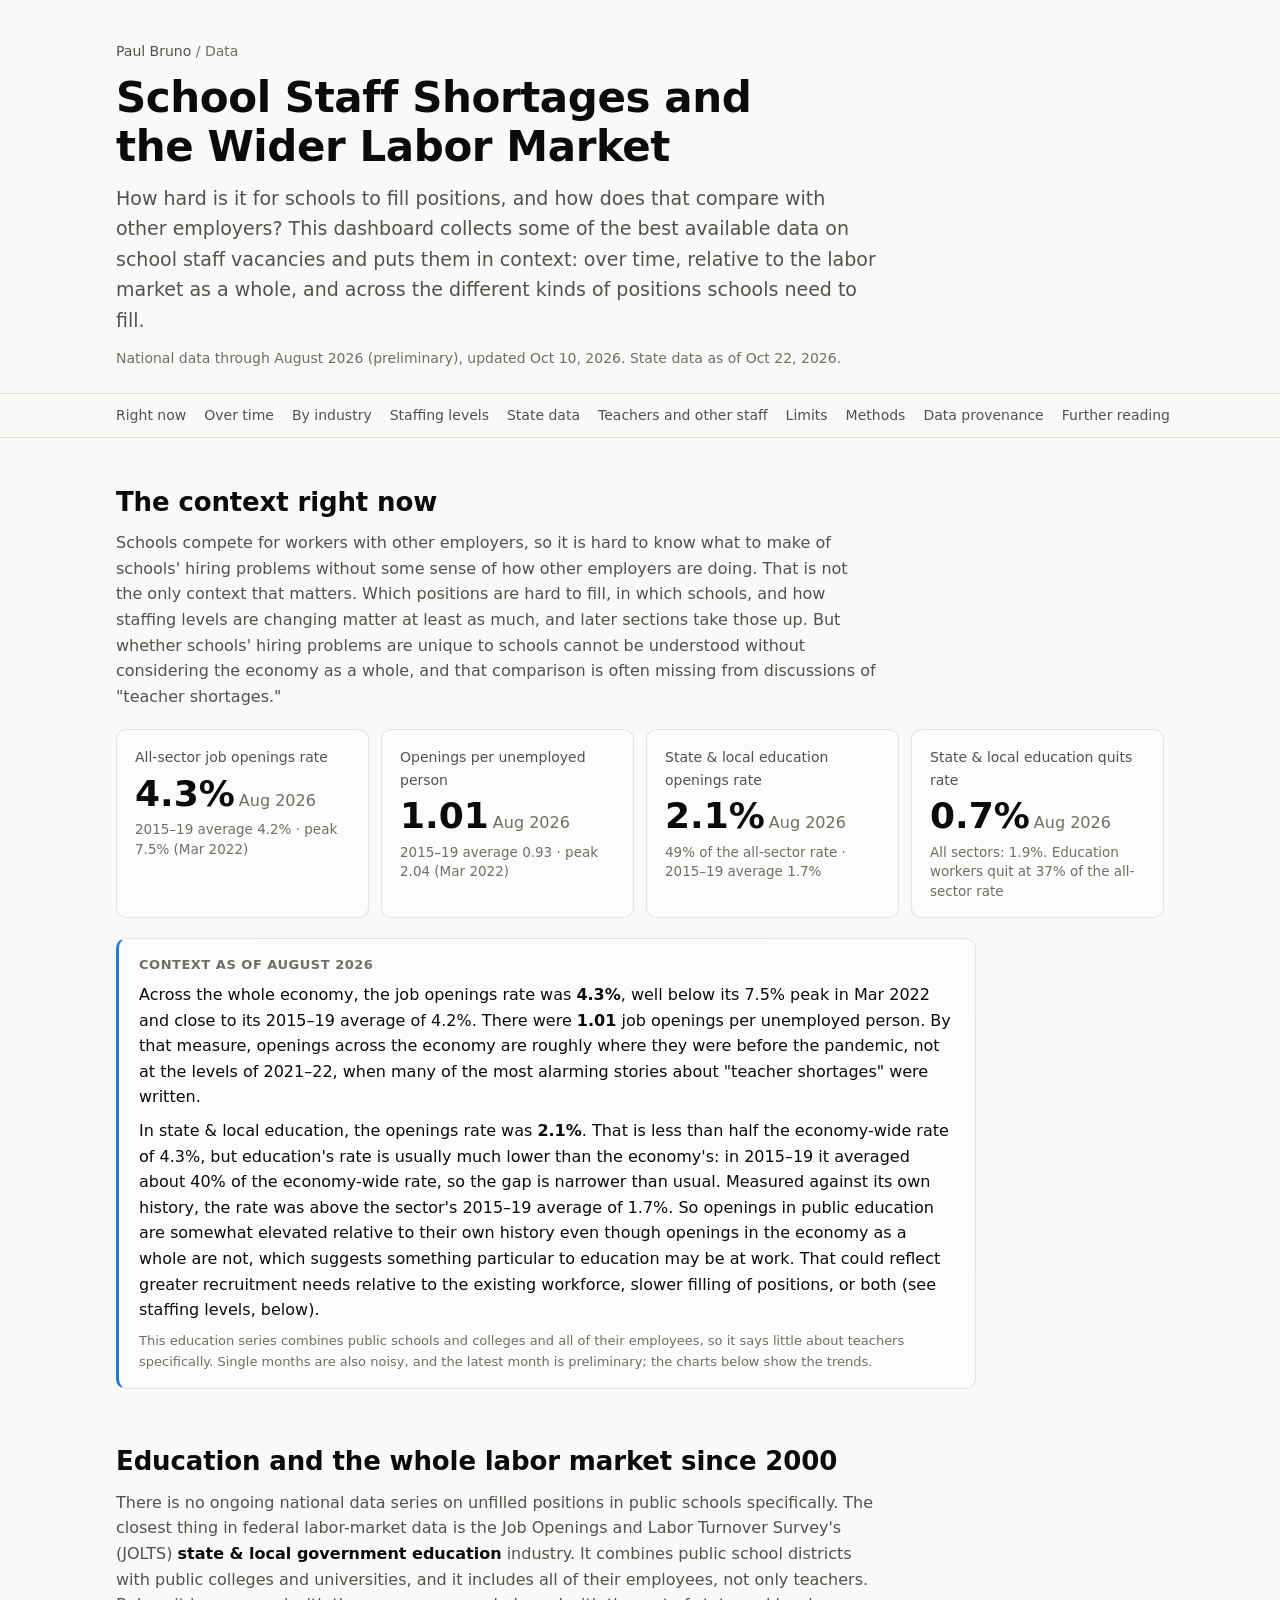
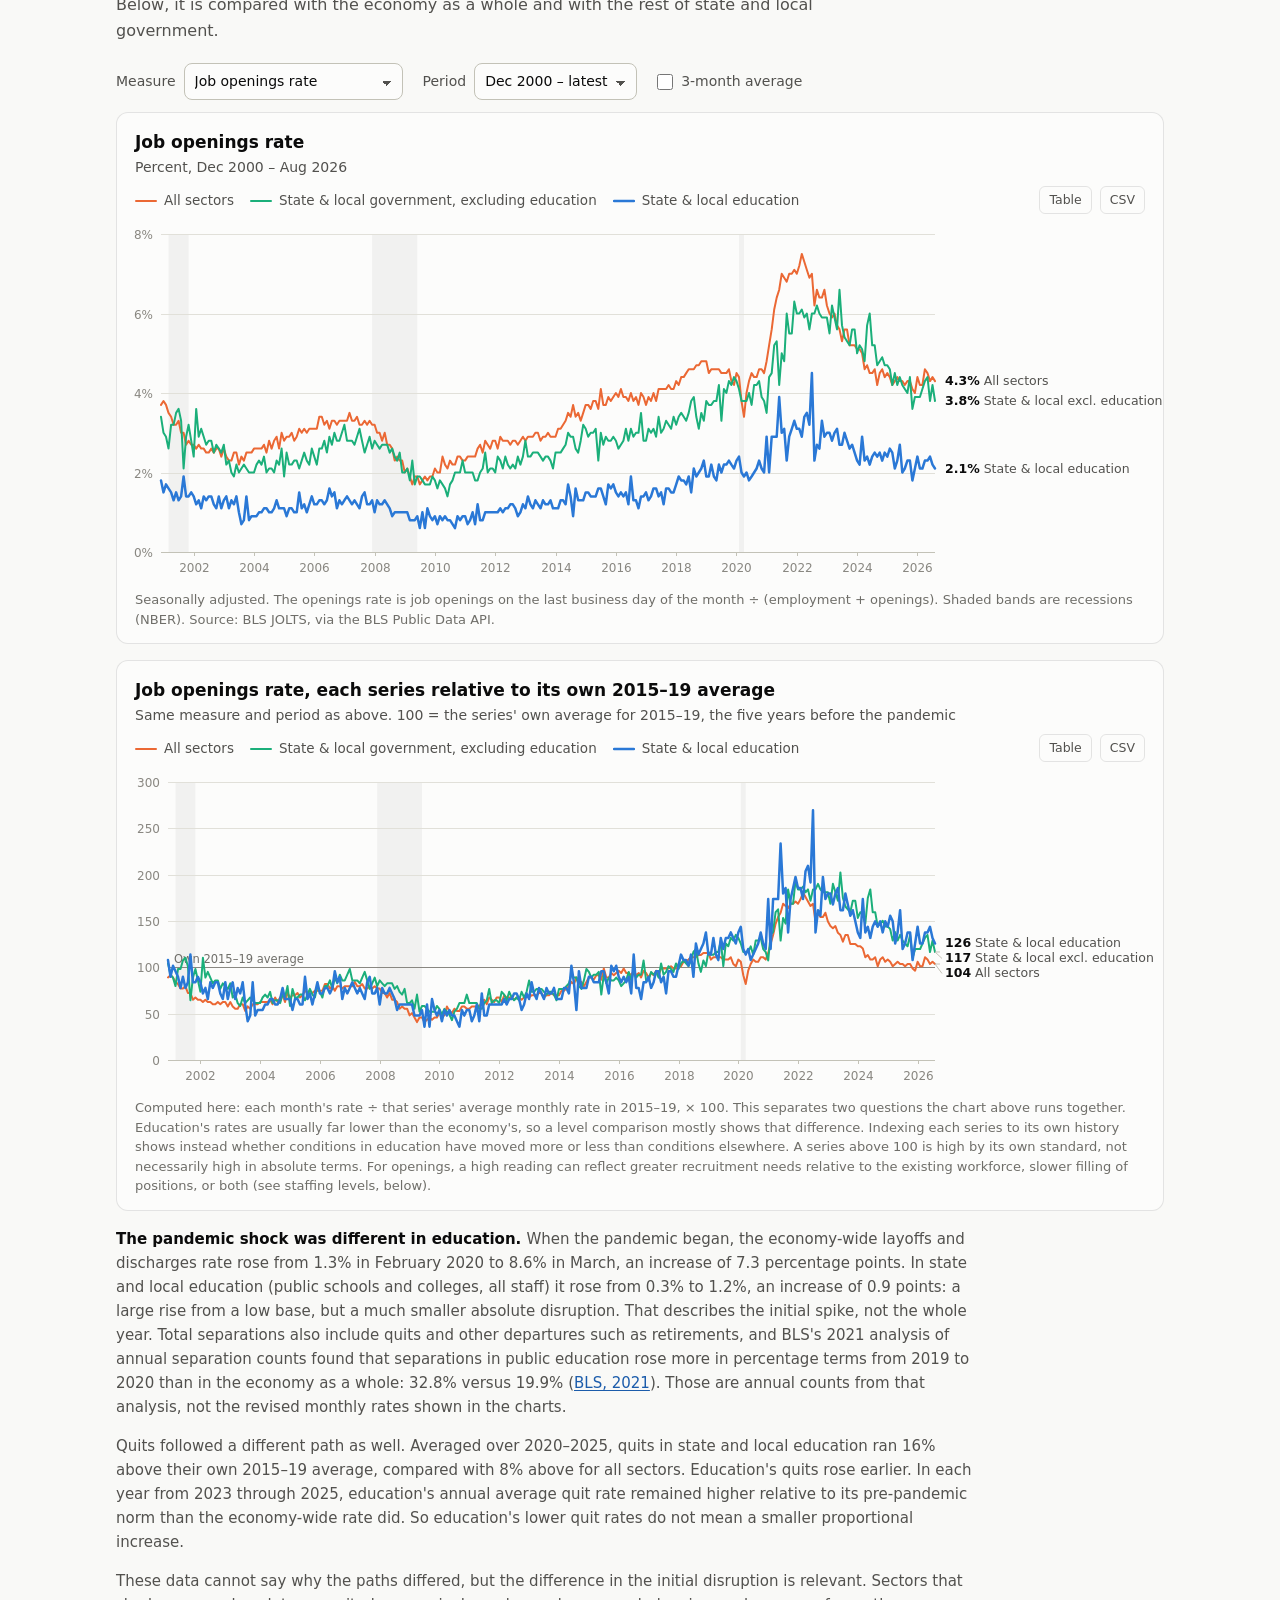
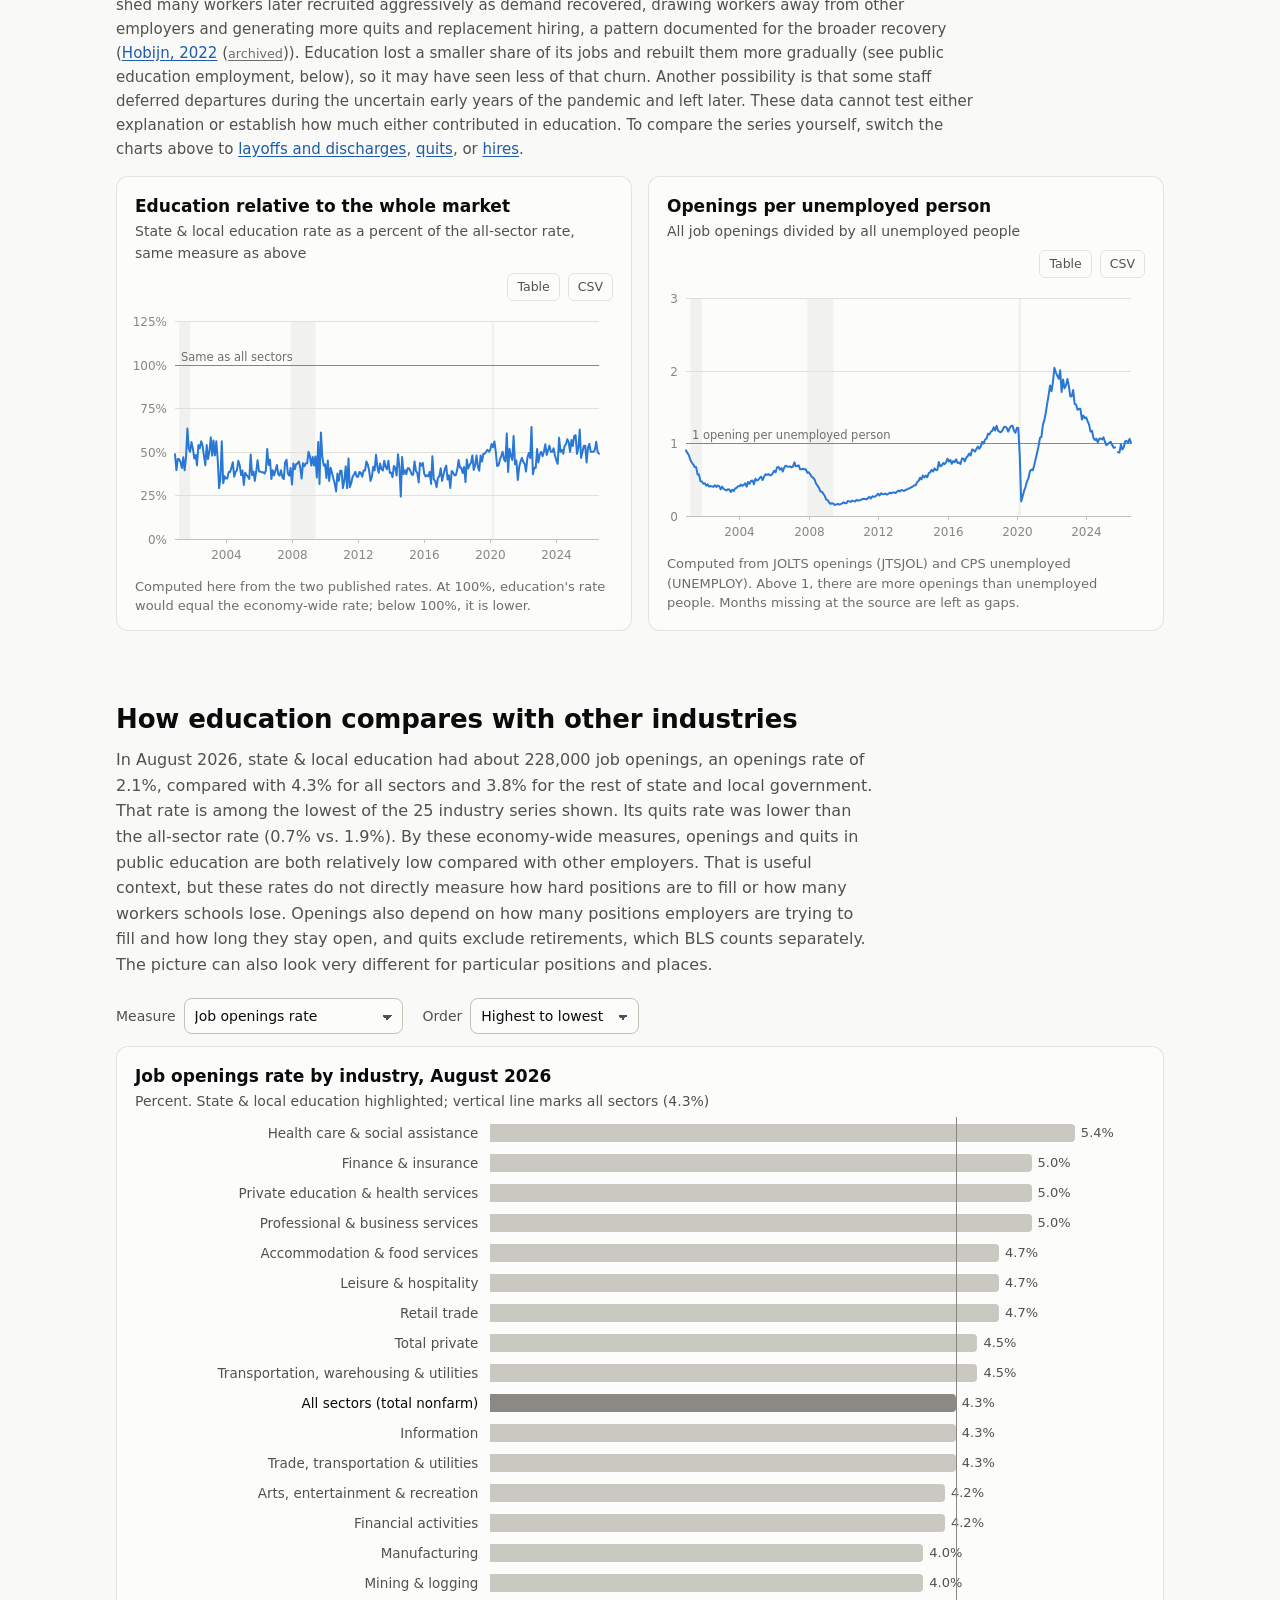
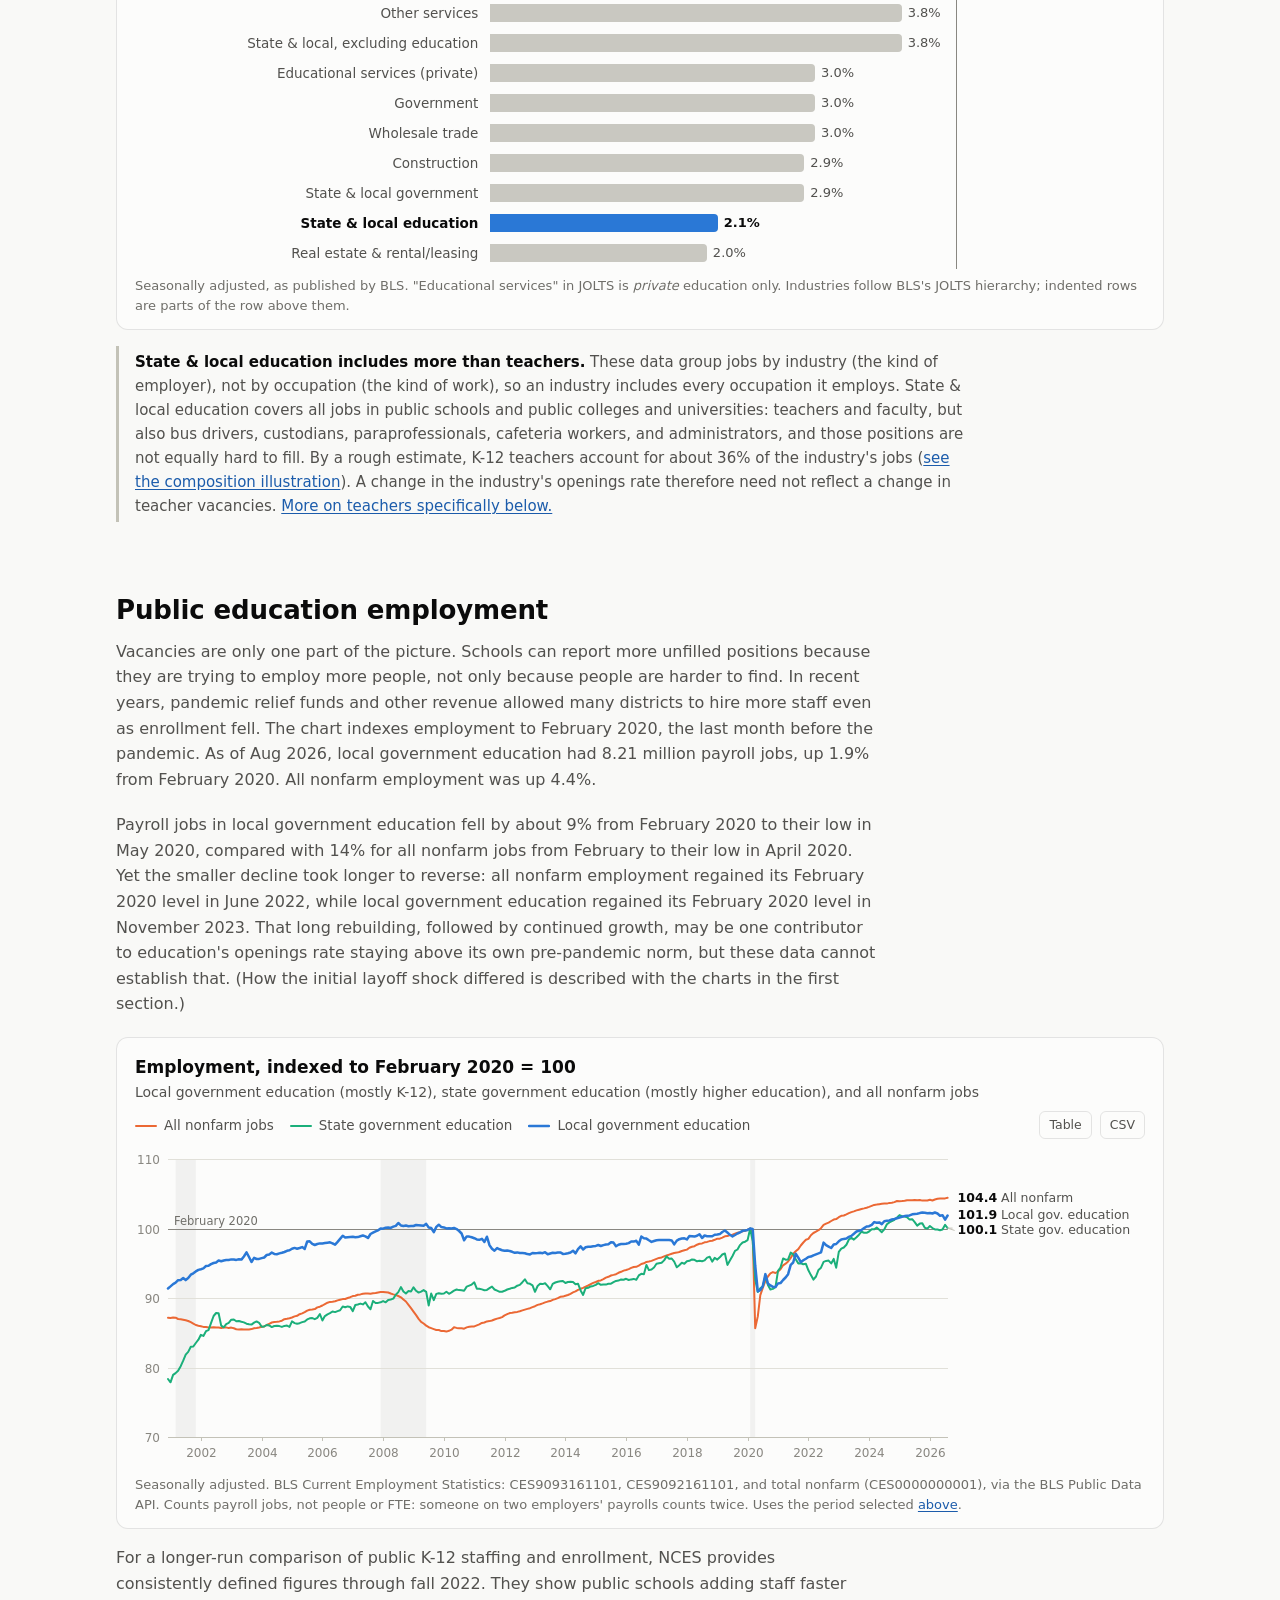
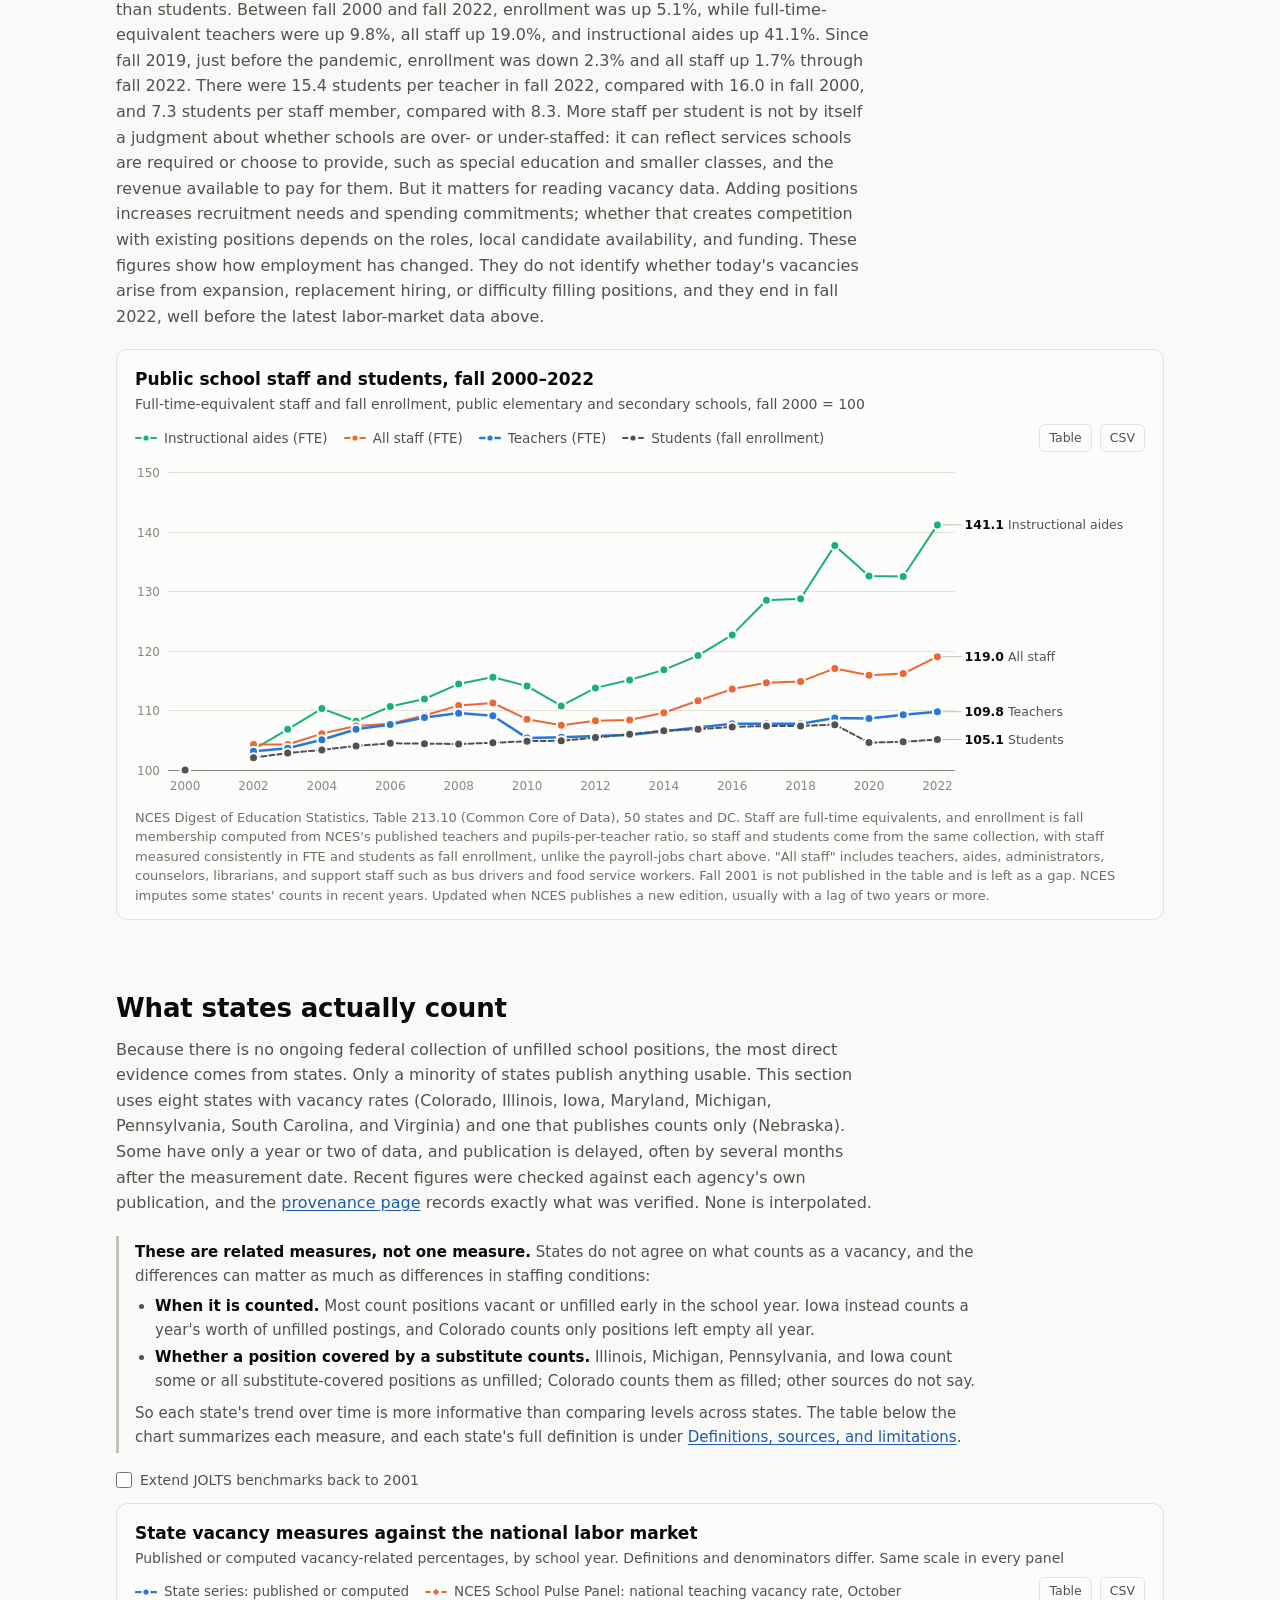
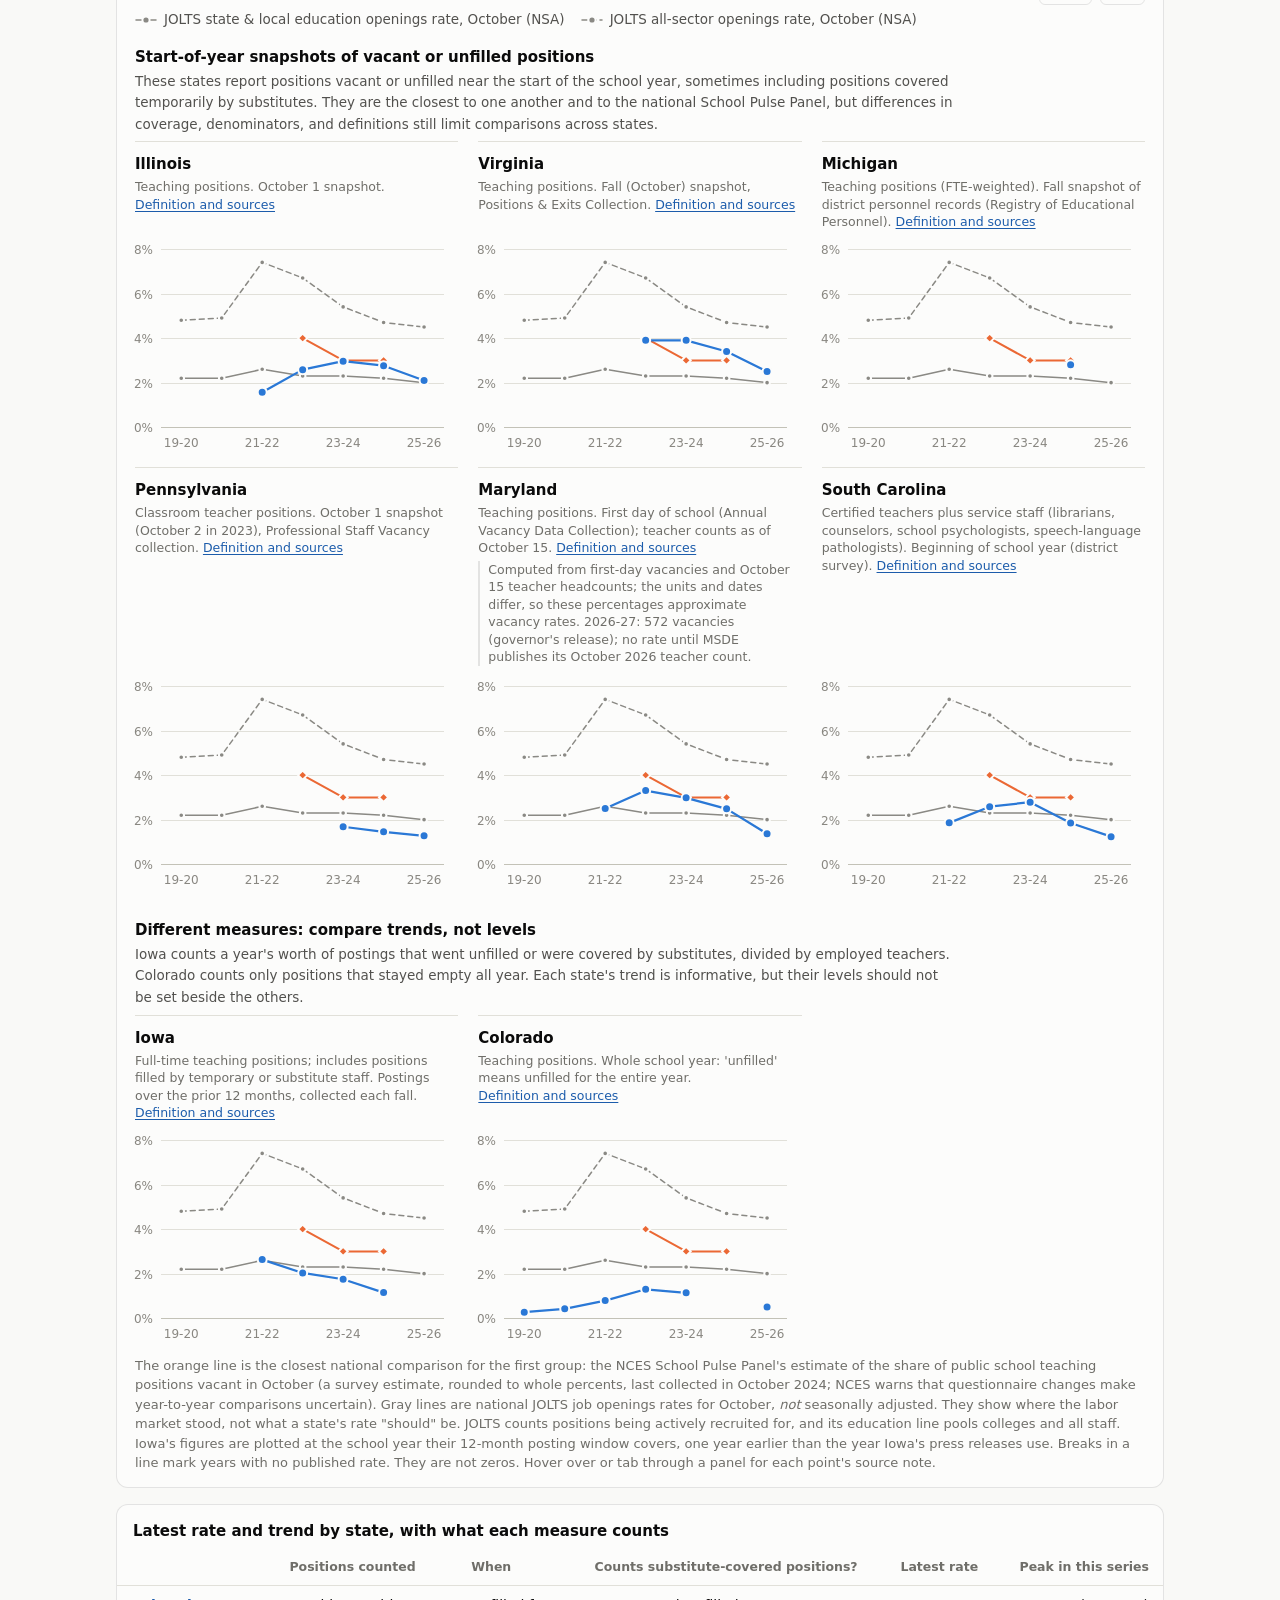
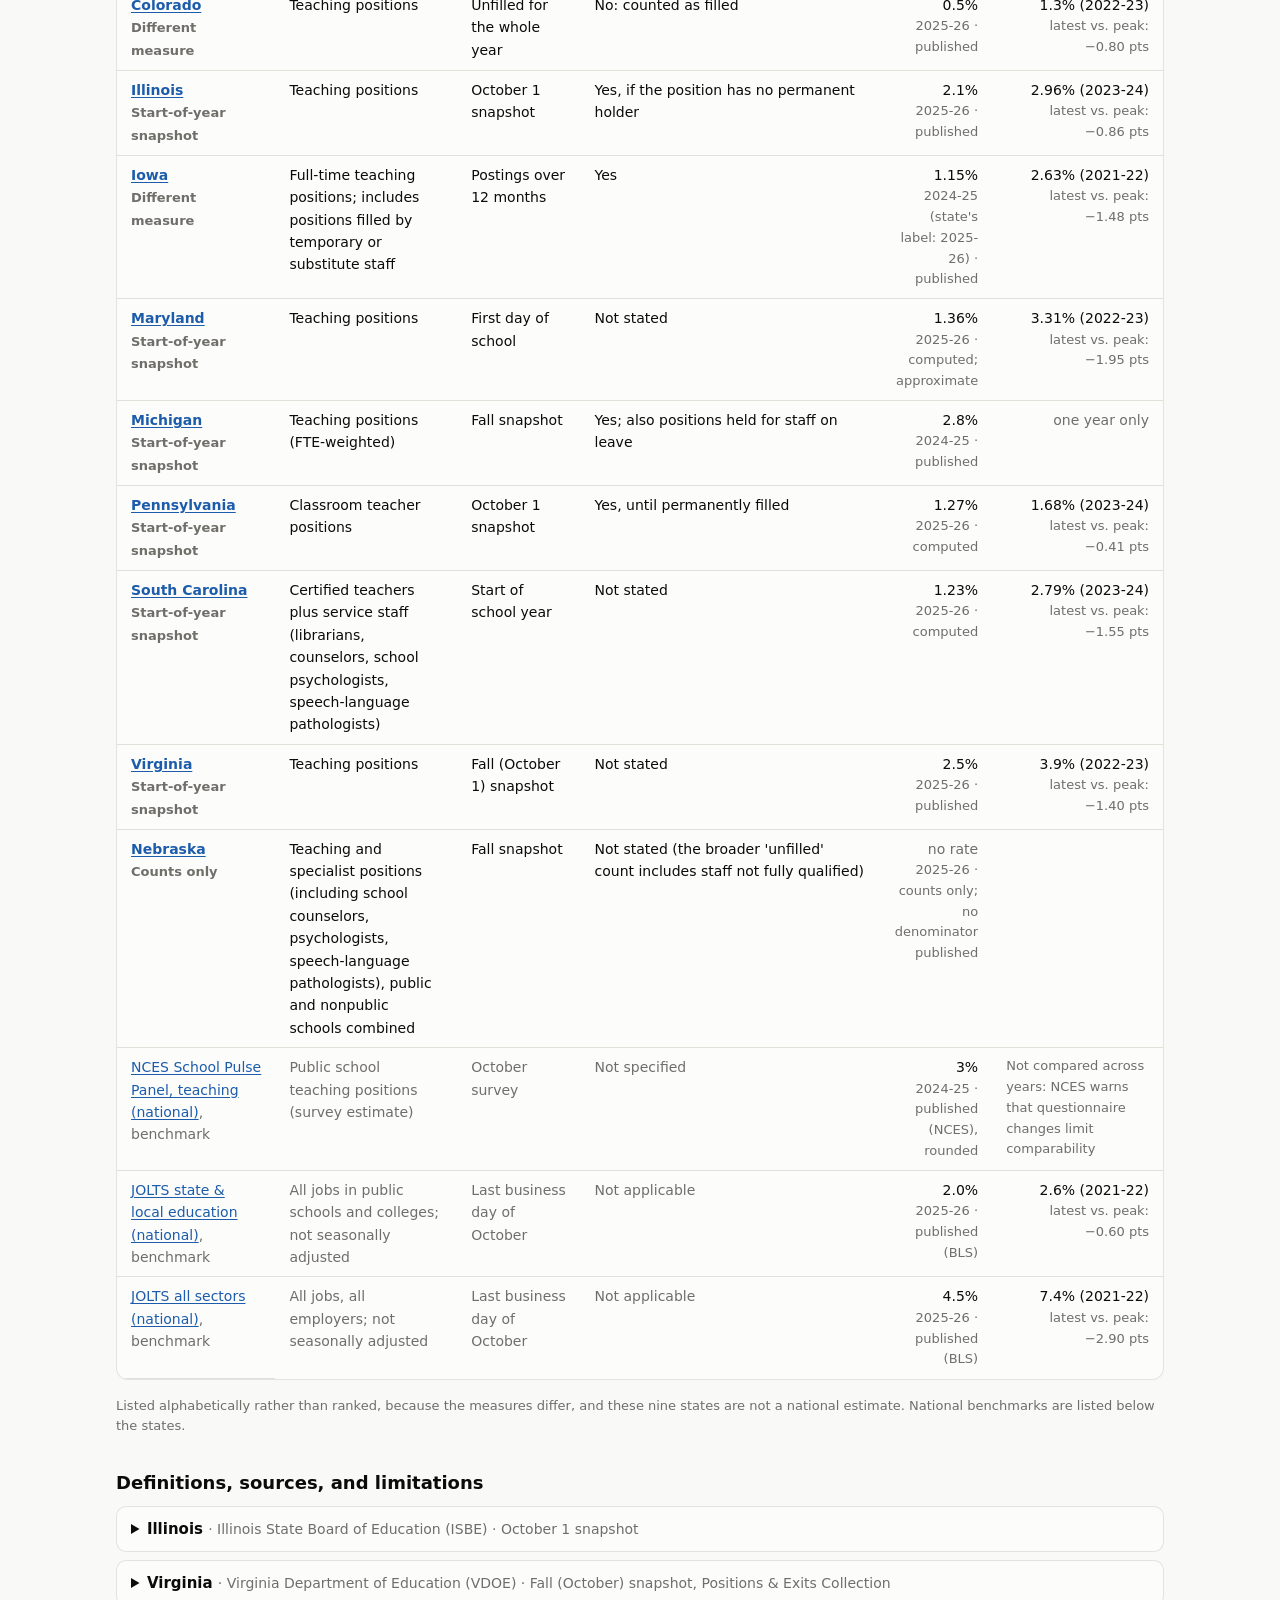
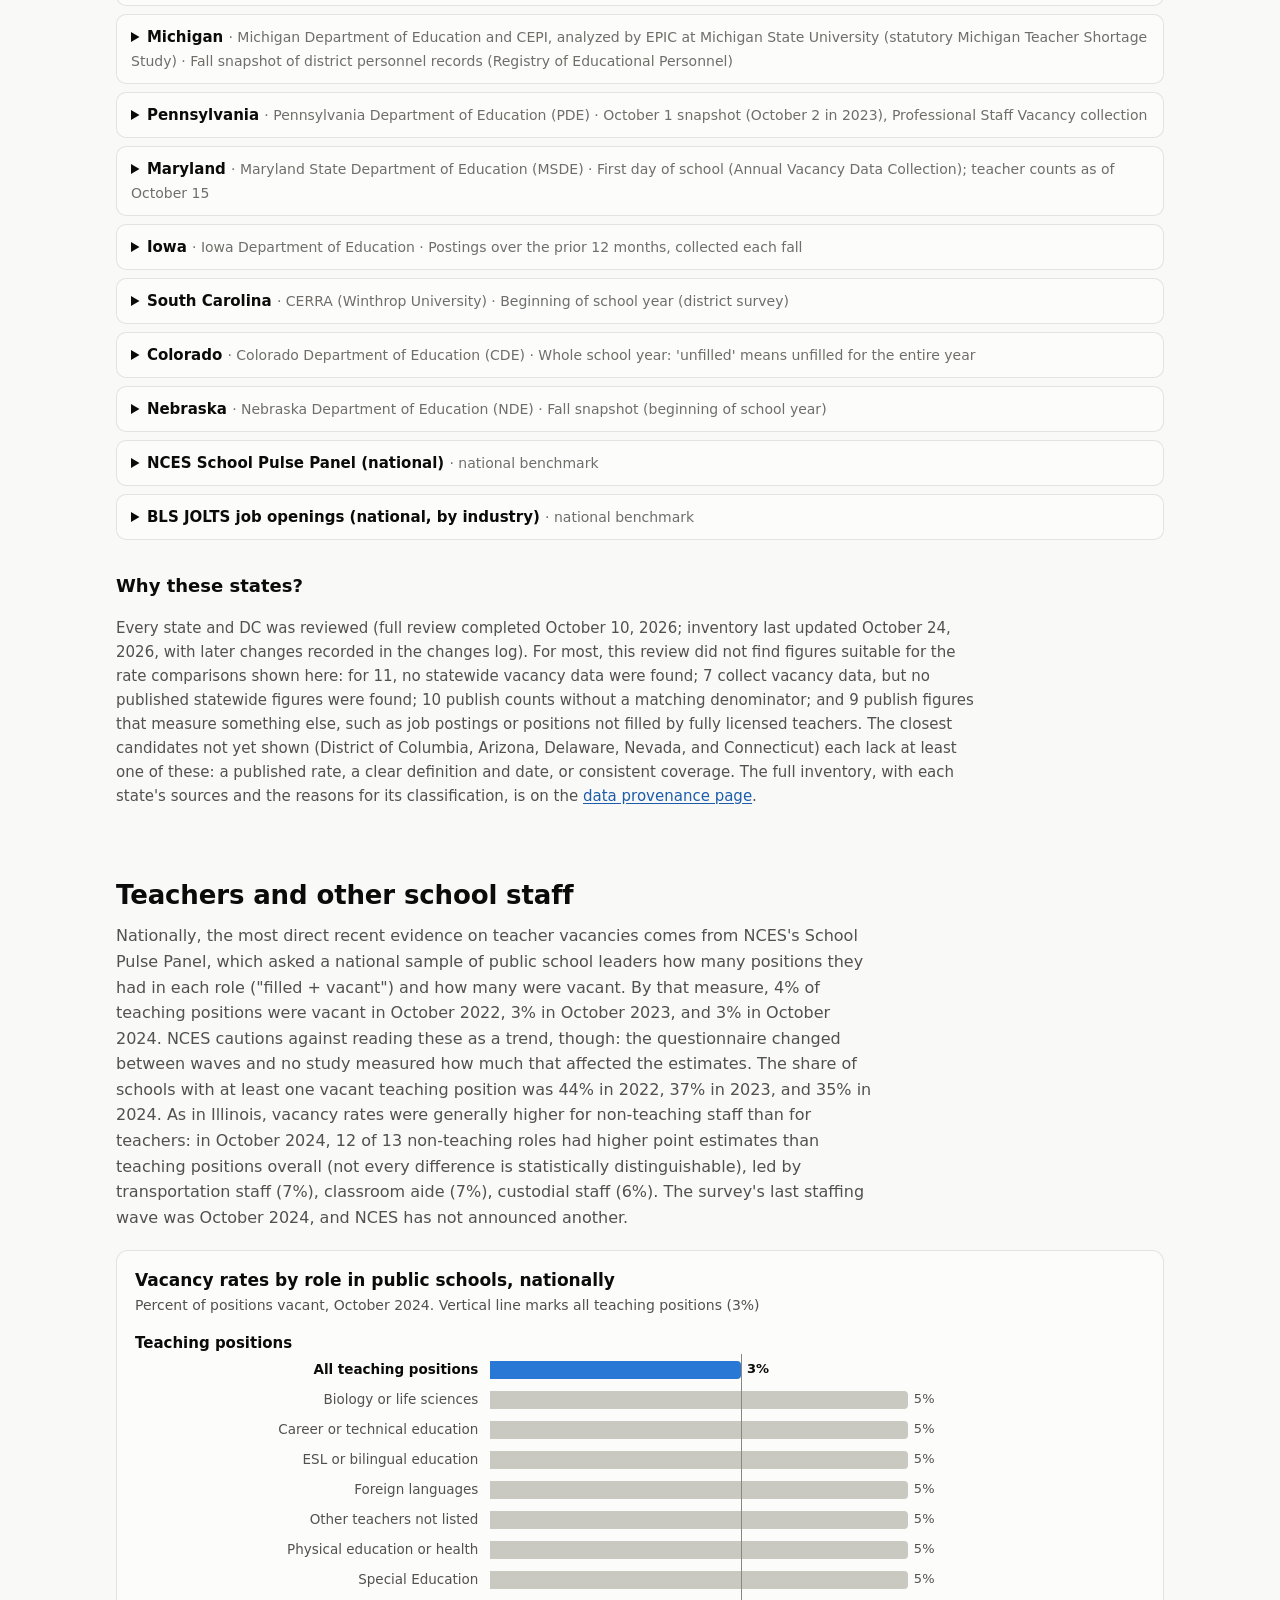
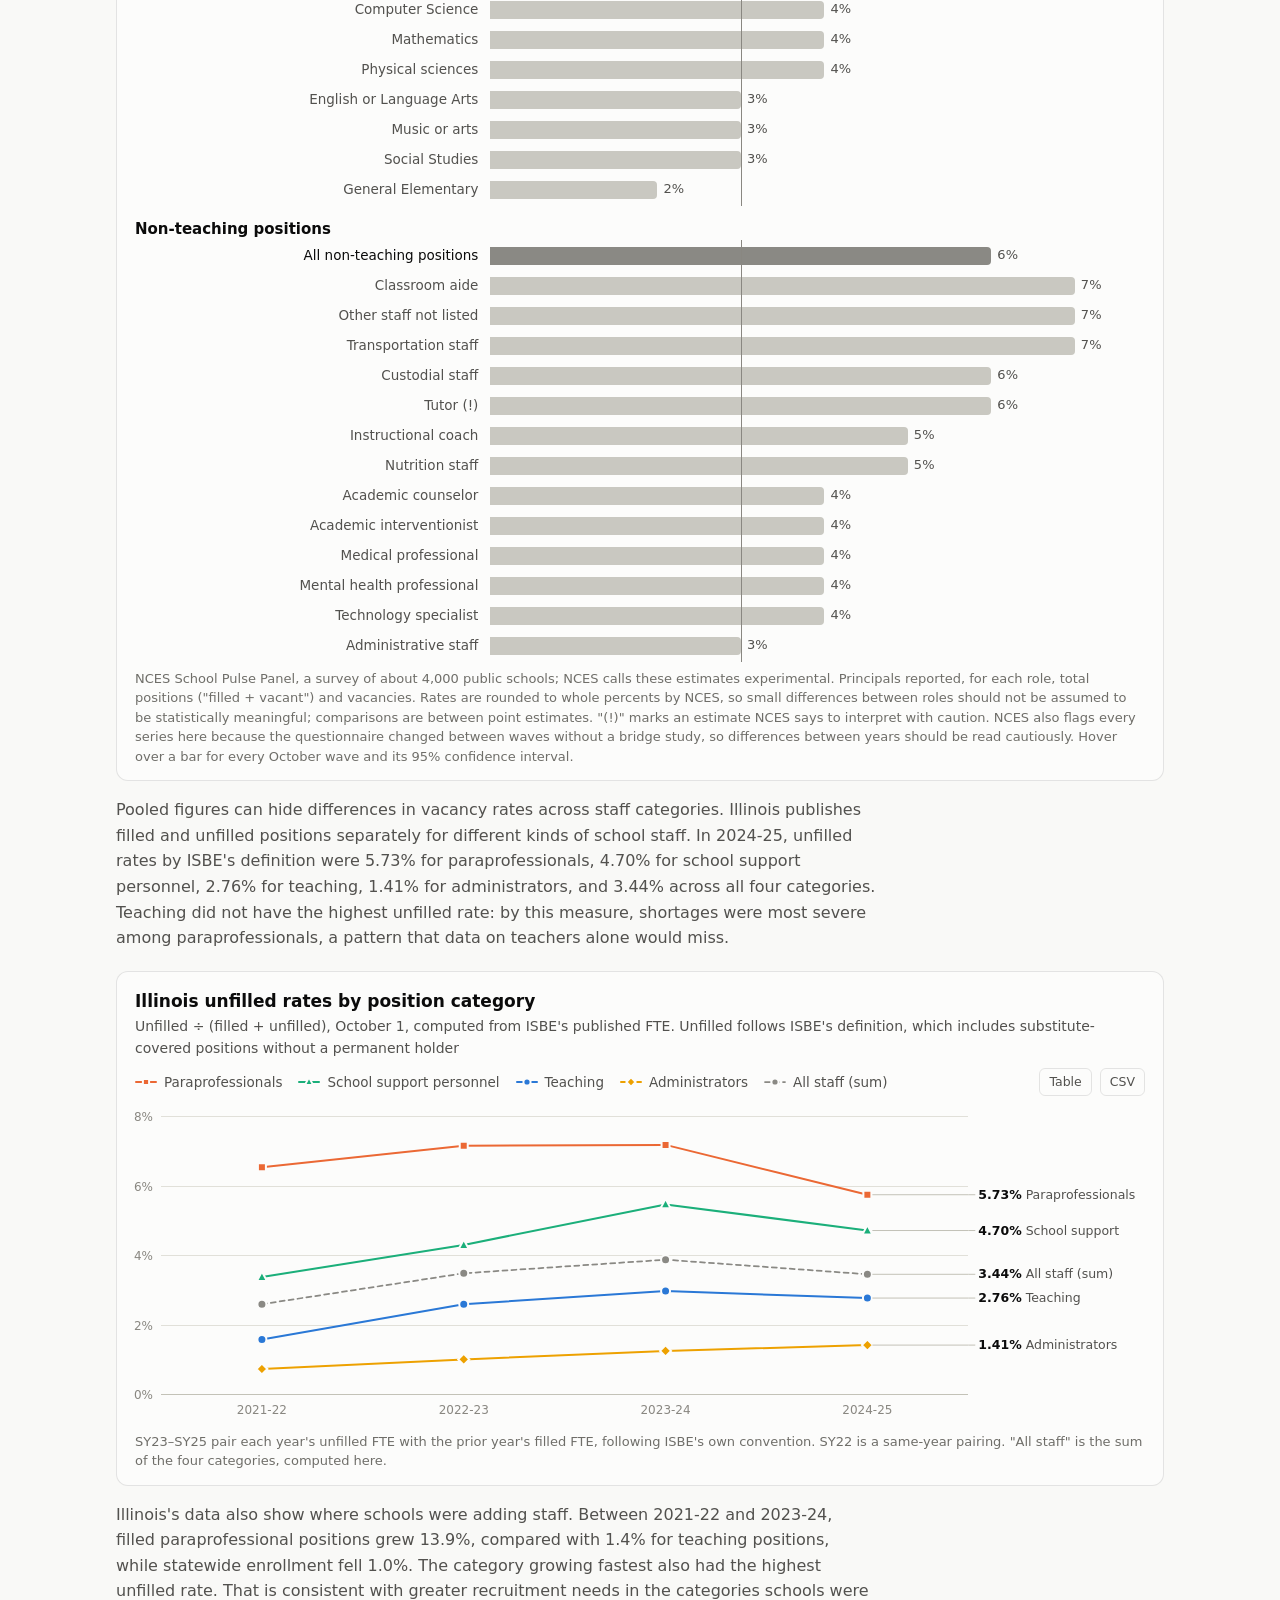
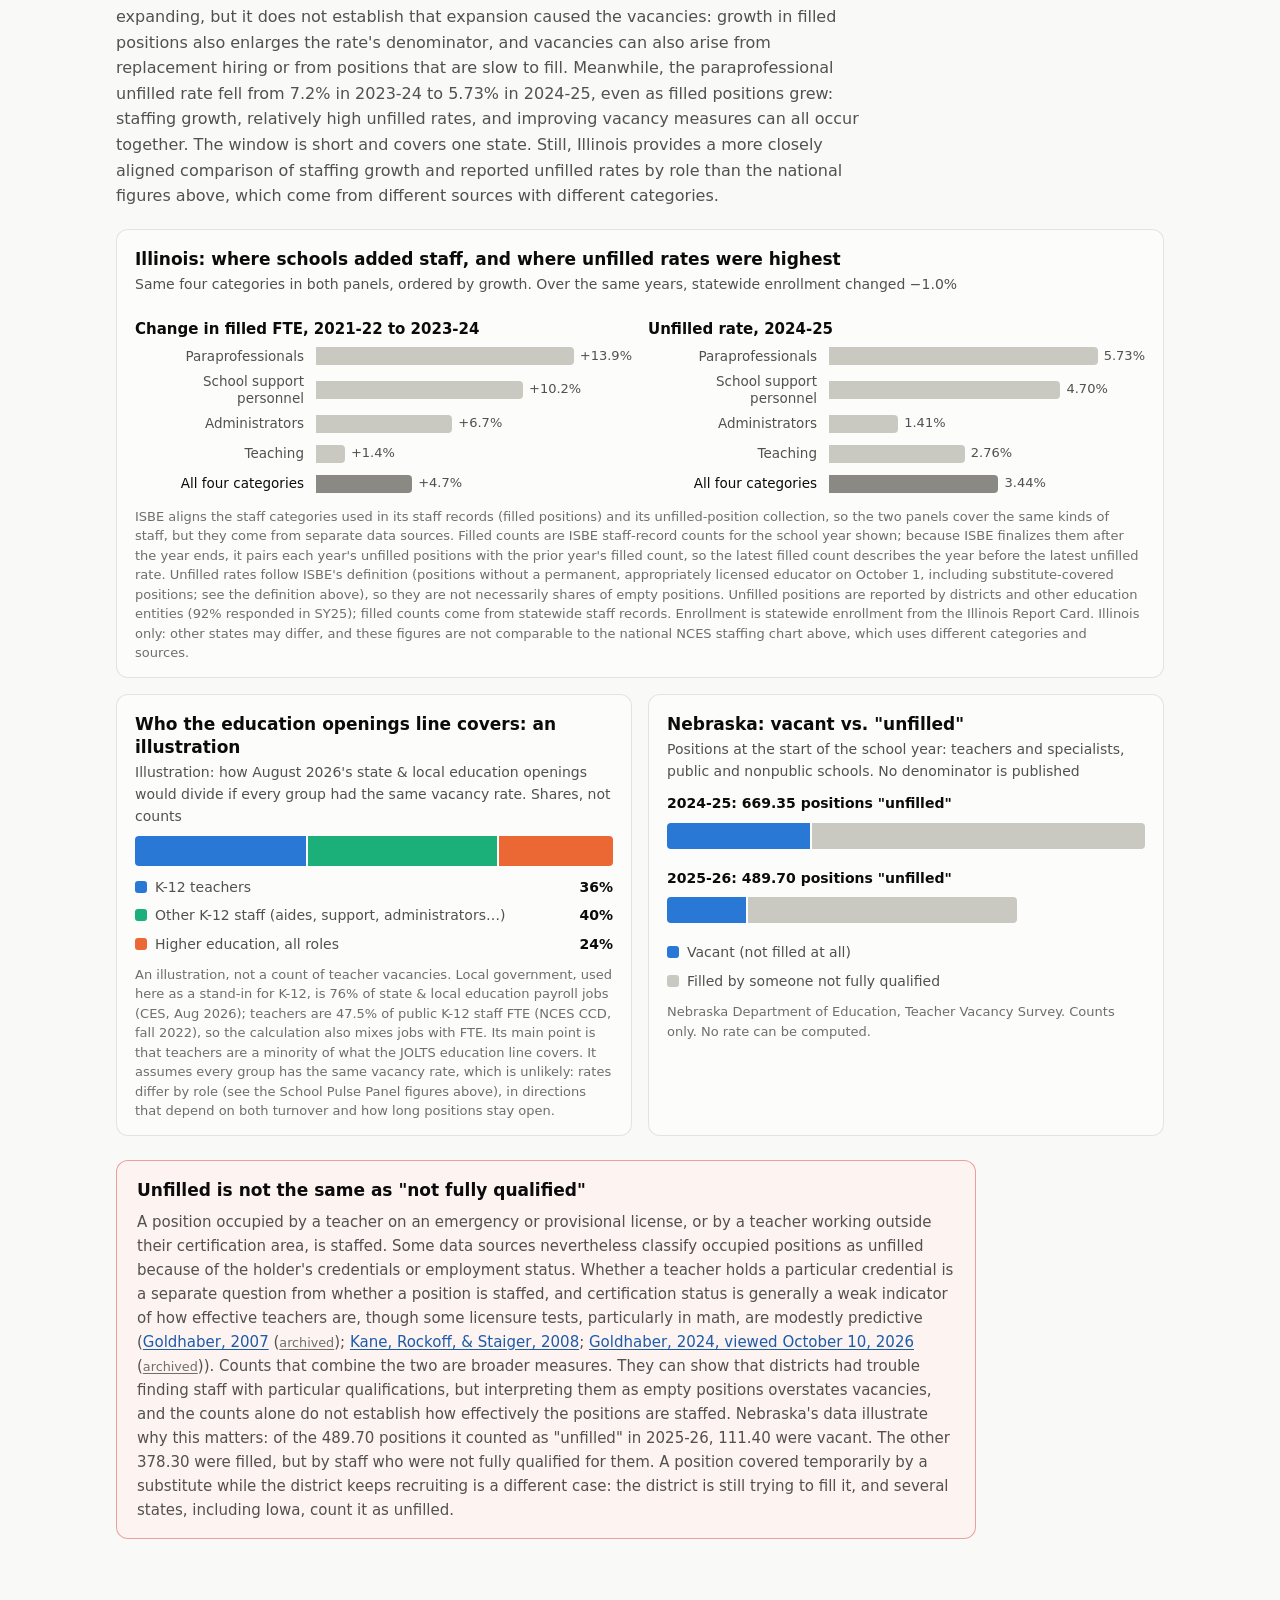
==== commit 5a00686b: "Explain what state & local education covers; add teacher-share estimate Replaces 'An industry is not" ====
--- a/index.html
+++ b/index.html
@@ -141,7 +141,7 @@
       <p class="note">Seasonally adjusted, as published by BLS. "Educational services" in JOLTS is <em>private</em> education only. Industries follow BLS's JOLTS hierarchy; indented rows are parts of the row above them.</p>
     </figure>
     <aside class="caveat">
-      <p><strong>An industry is not an occupation.</strong> Public education employs bus drivers, custodians, paraprofessionals, and administrators as well as teachers, and those positions are not equally hard to fill. A change in the education industry's openings rate therefore need not reflect a change in teacher vacancies. <a href="#teachers">More on teachers specifically below.</a></p>
+      <p><strong>State &amp; local education includes more than teachers.</strong> These data group jobs by industry (the kind of employer), not by occupation (the kind of work), so an industry includes every occupation it employs. State &amp; local education covers all jobs in public schools and public colleges and universities: teachers and faculty, but also bus drivers, custodians, paraprofessionals, cafeteria workers, and administrators, and those positions are not equally hard to fill.<span id="ind-teach-share"></span> A change in the industry's openings rate therefore need not reflect a change in teacher vacancies. <a href="#teachers">More on teachers specifically below.</a></p>
     </aside>
   </section>
 
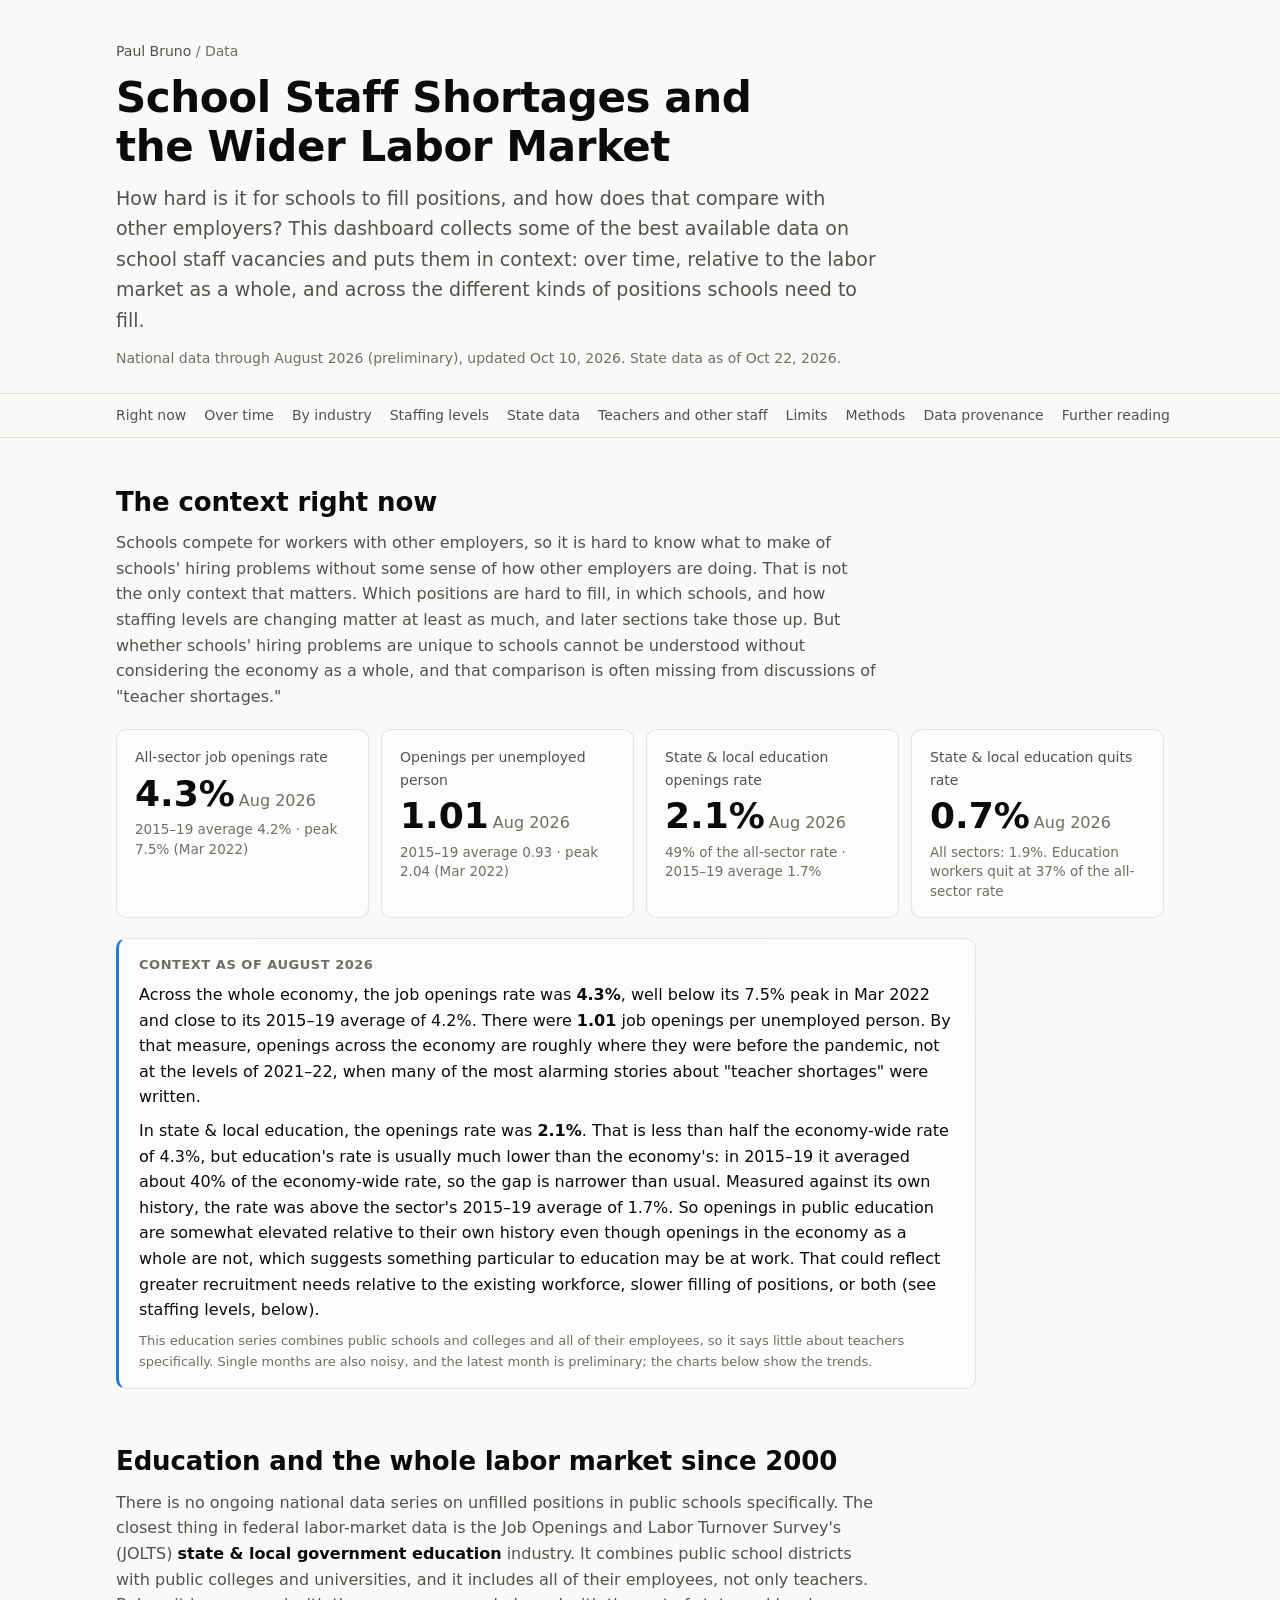
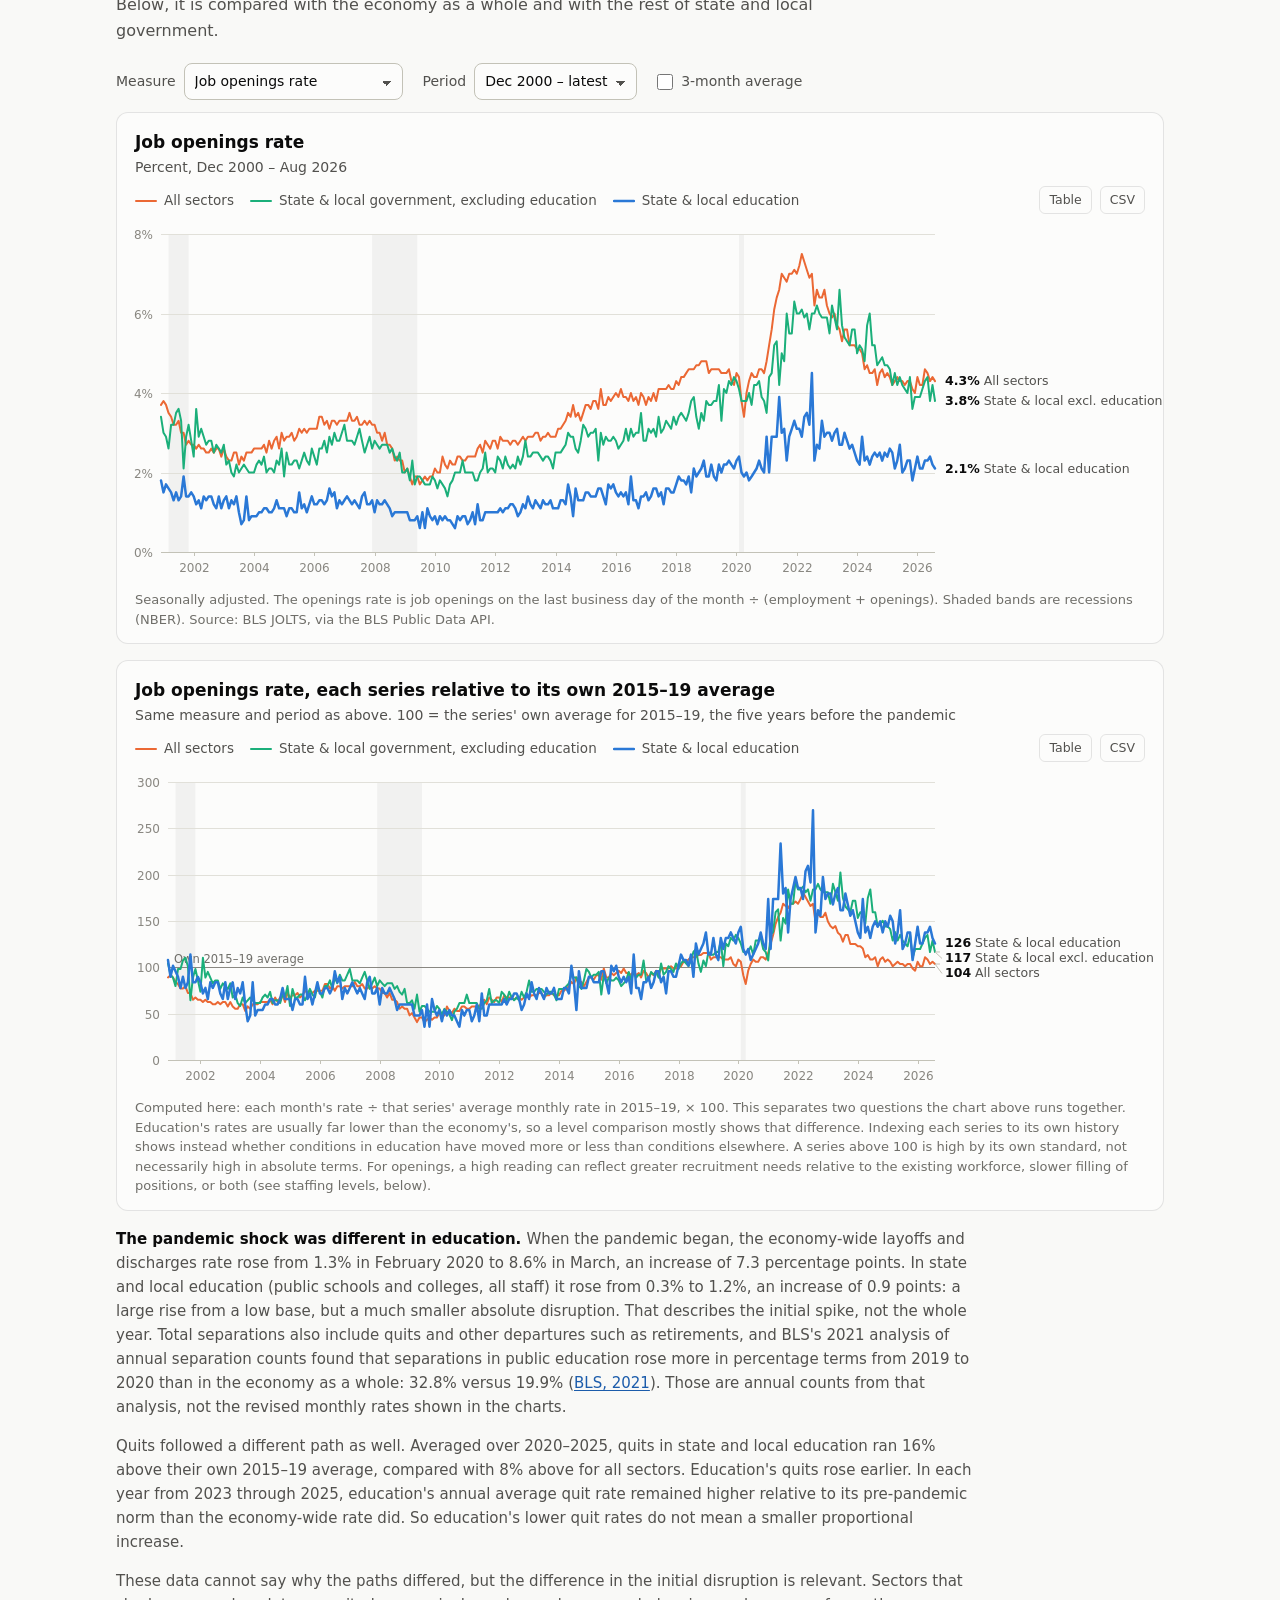
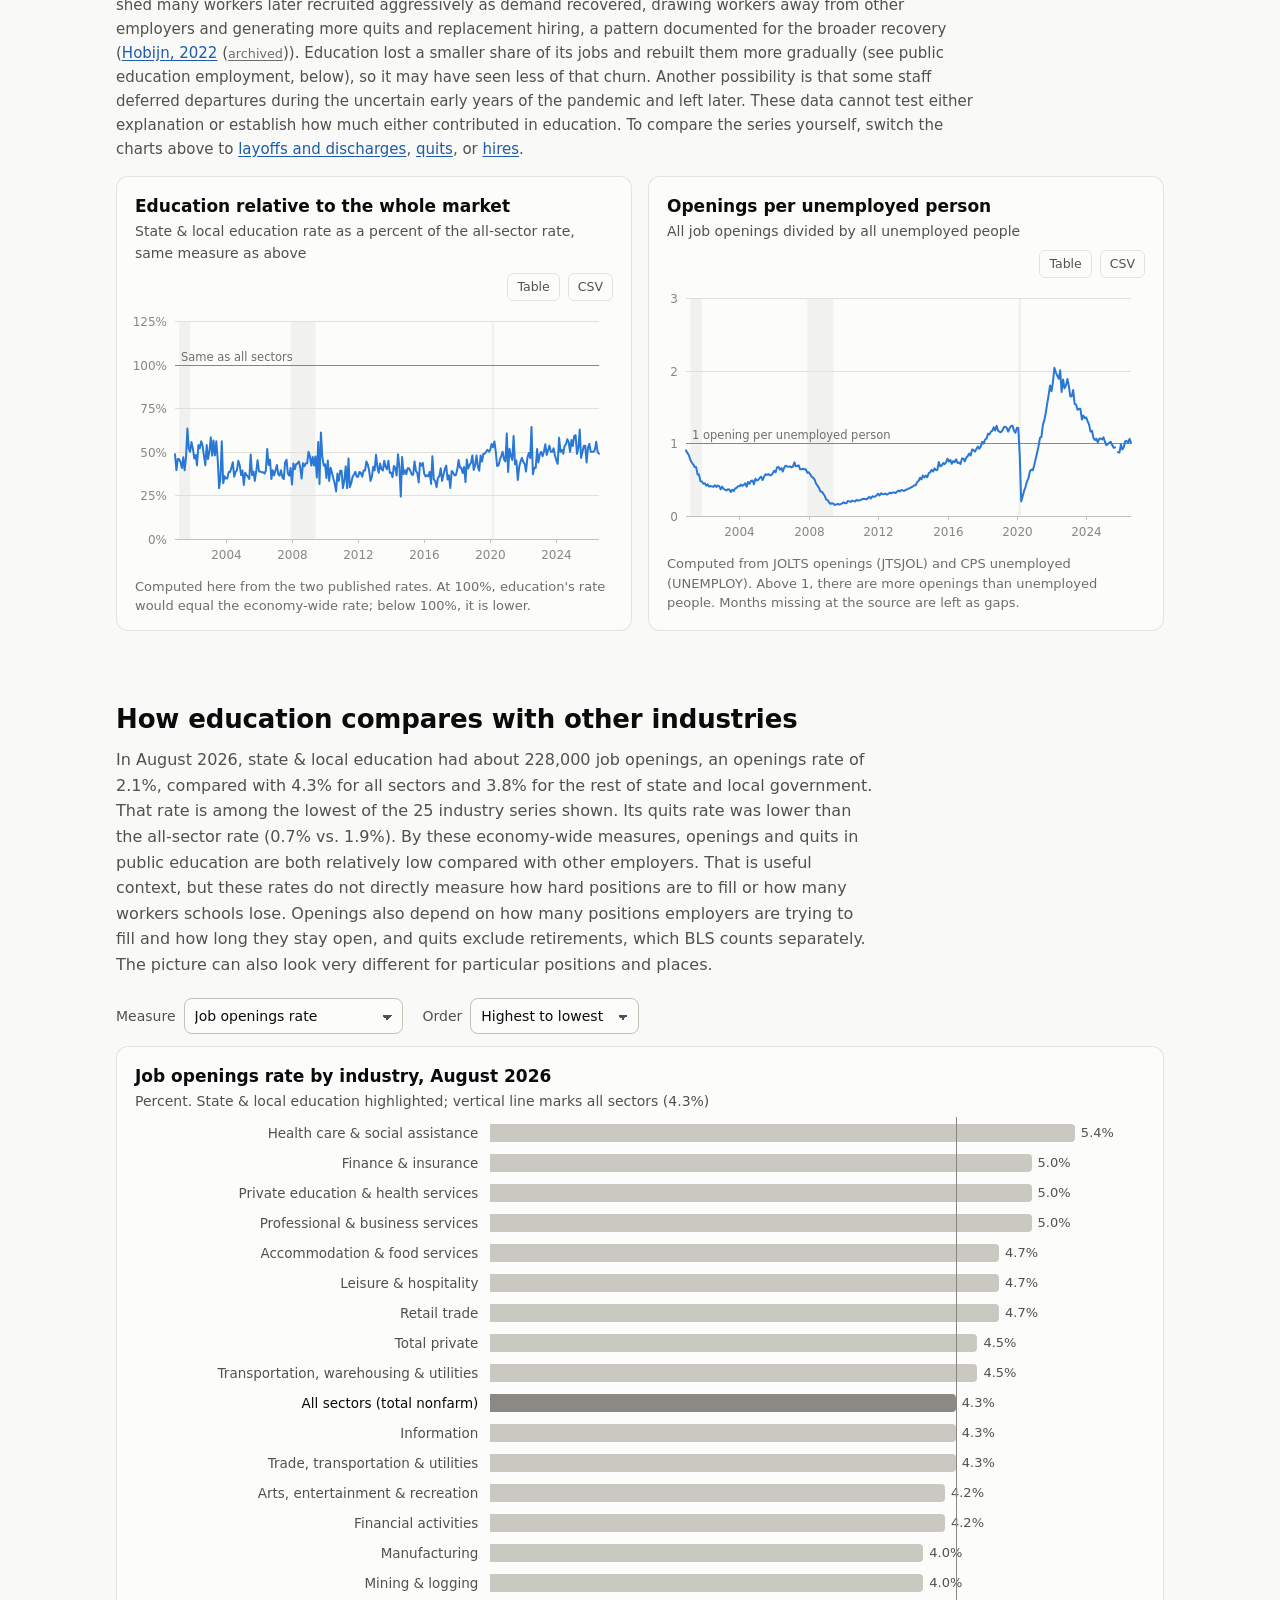
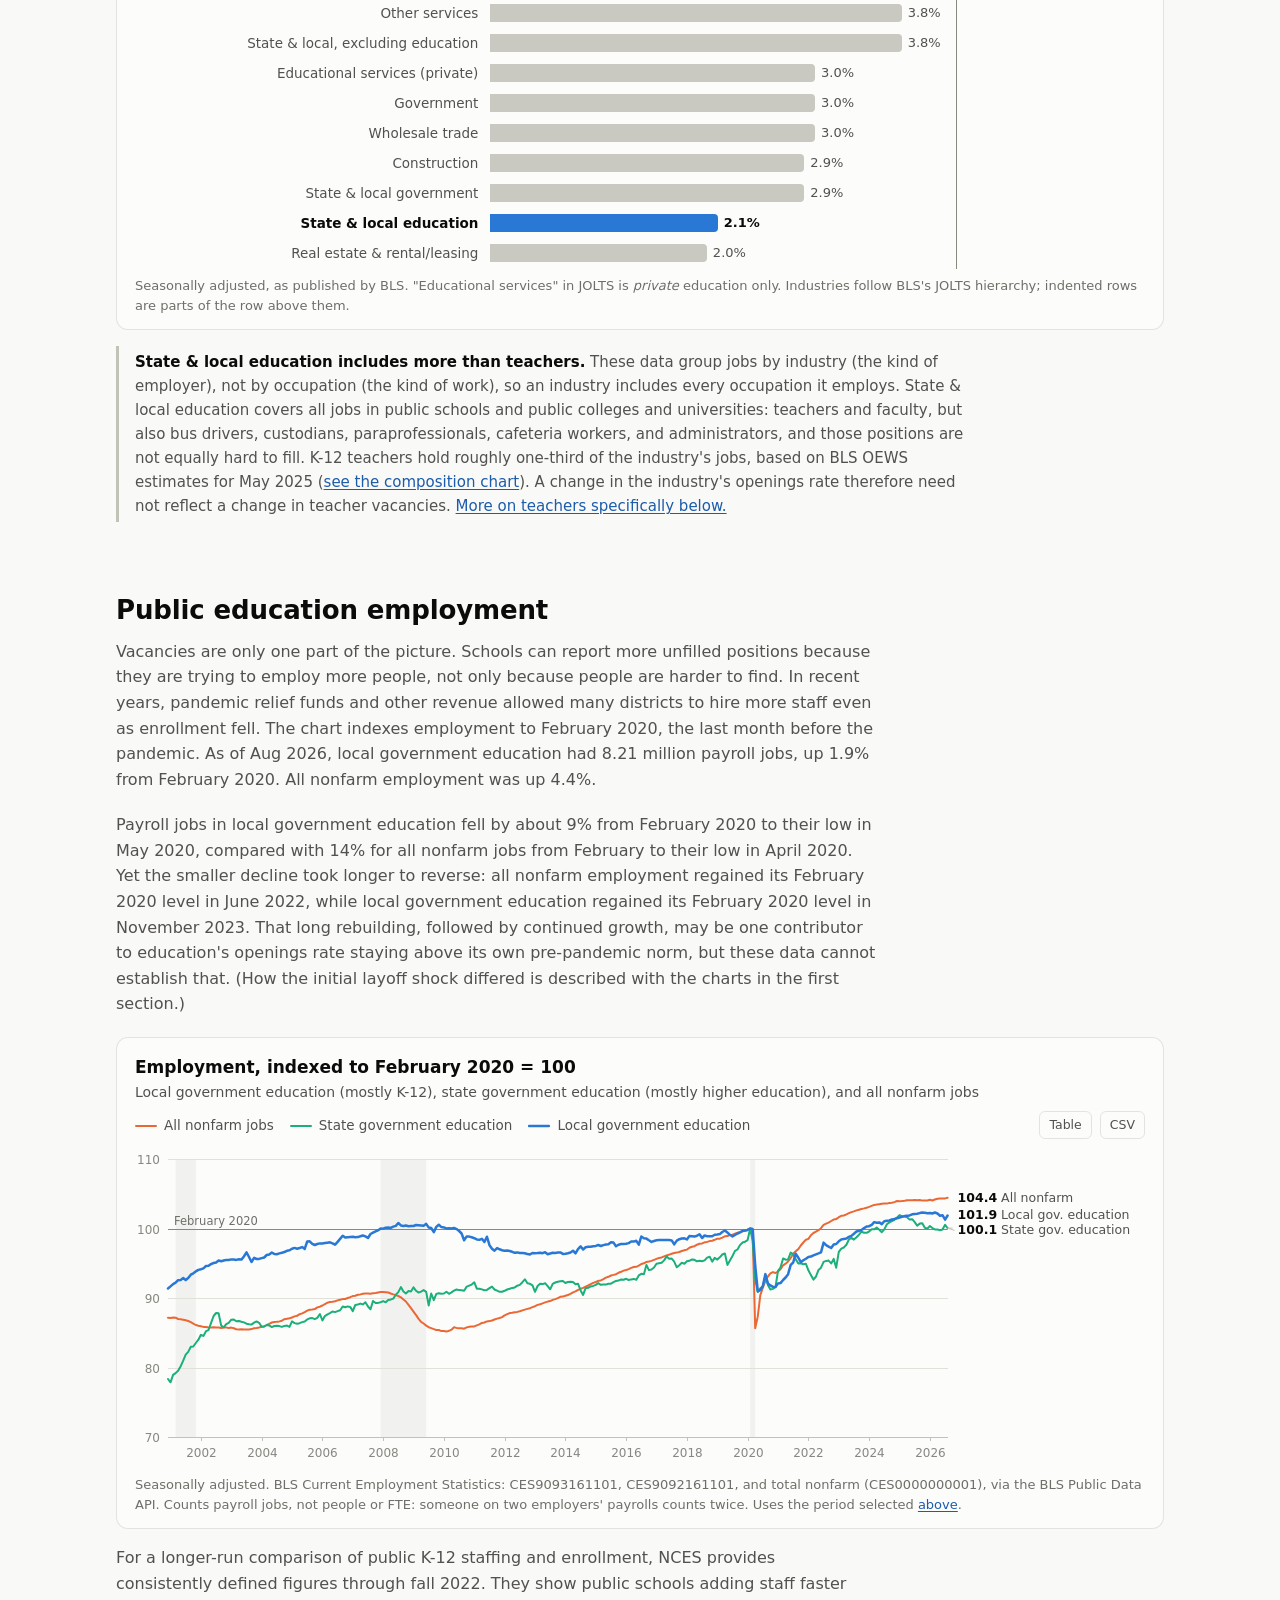
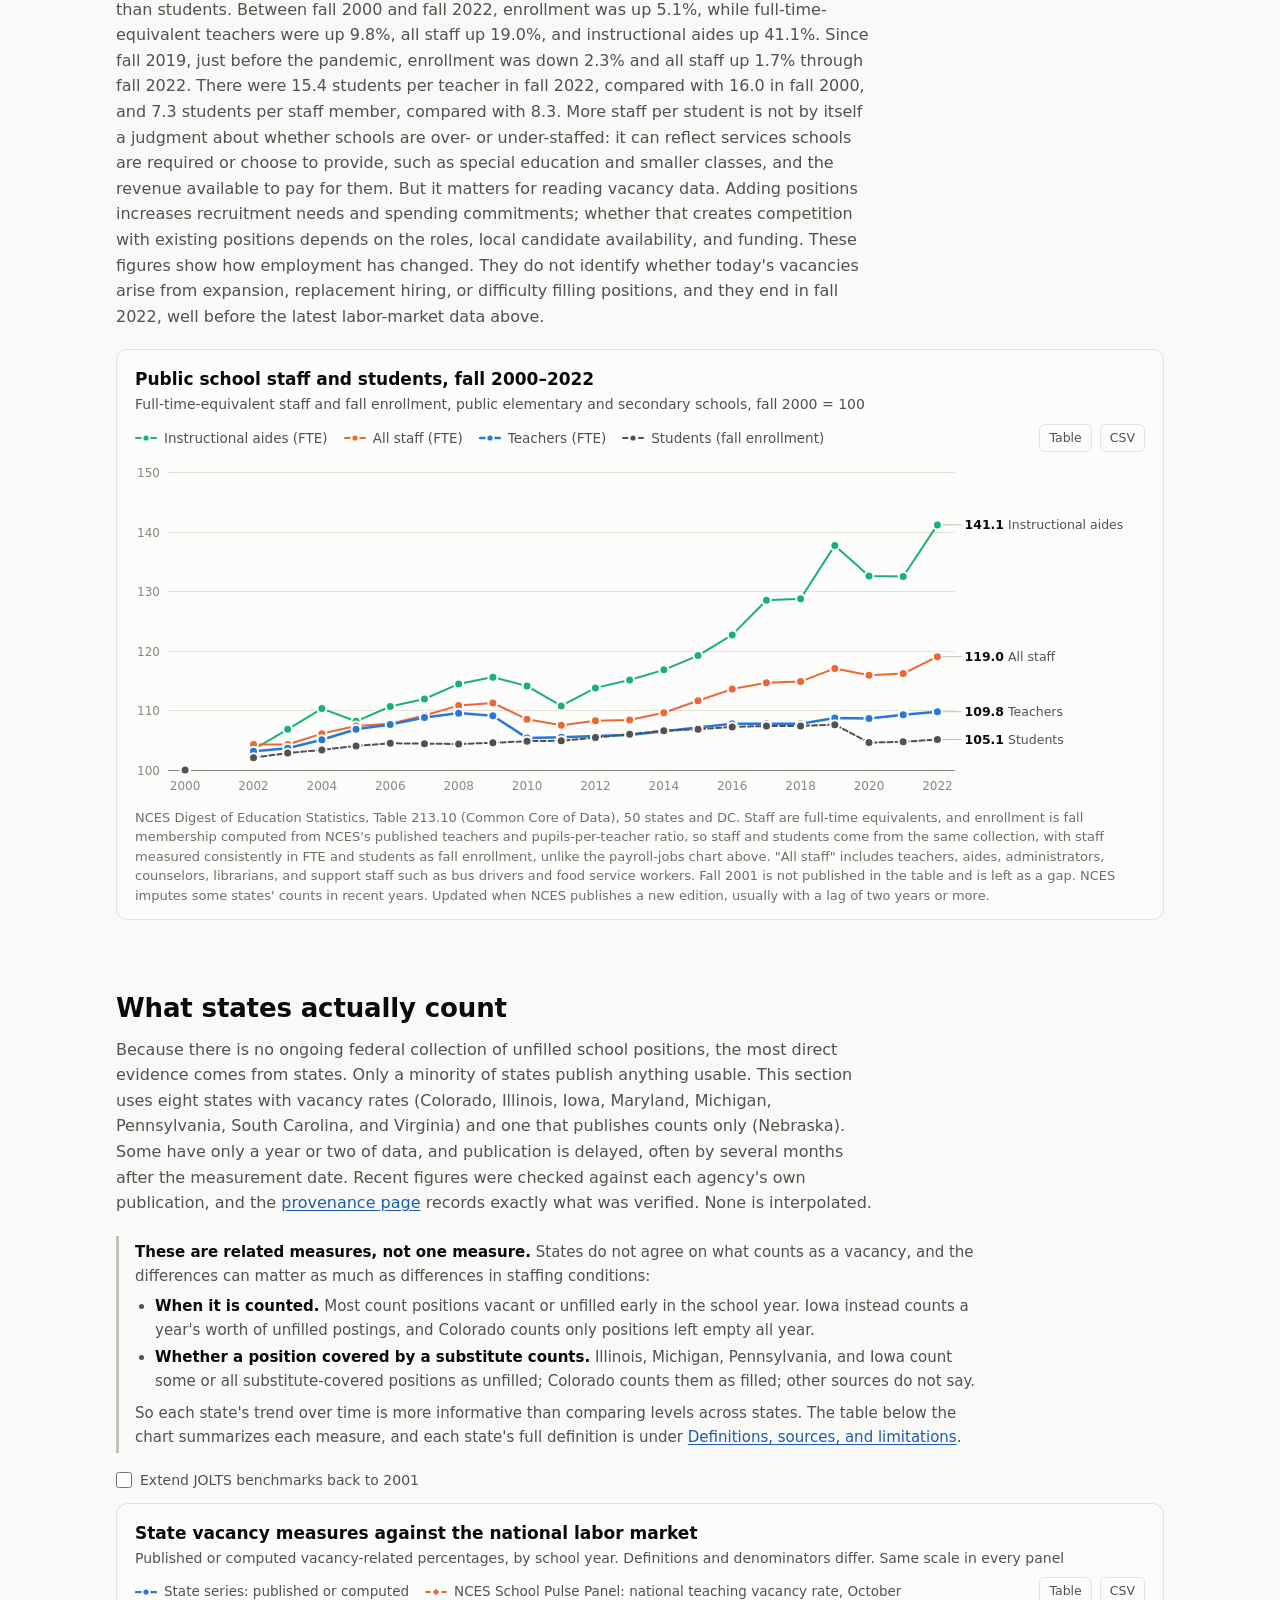
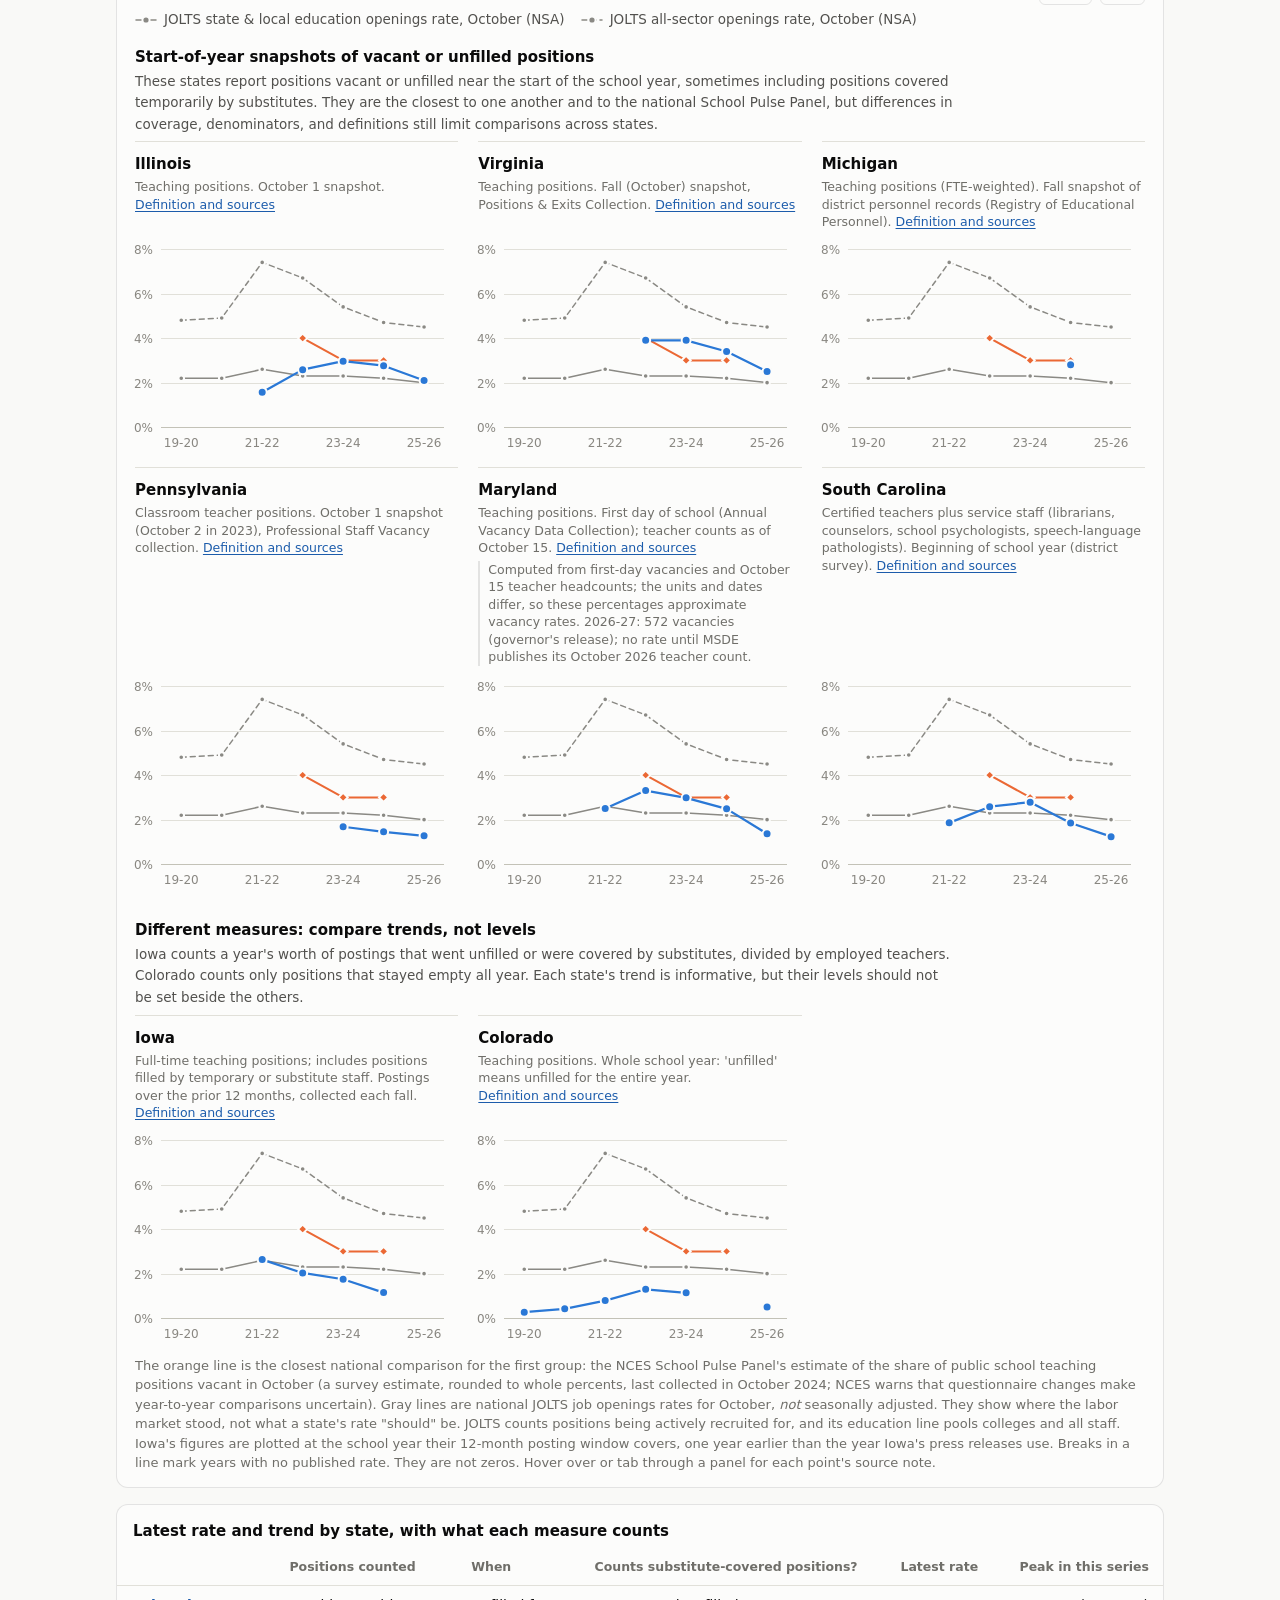
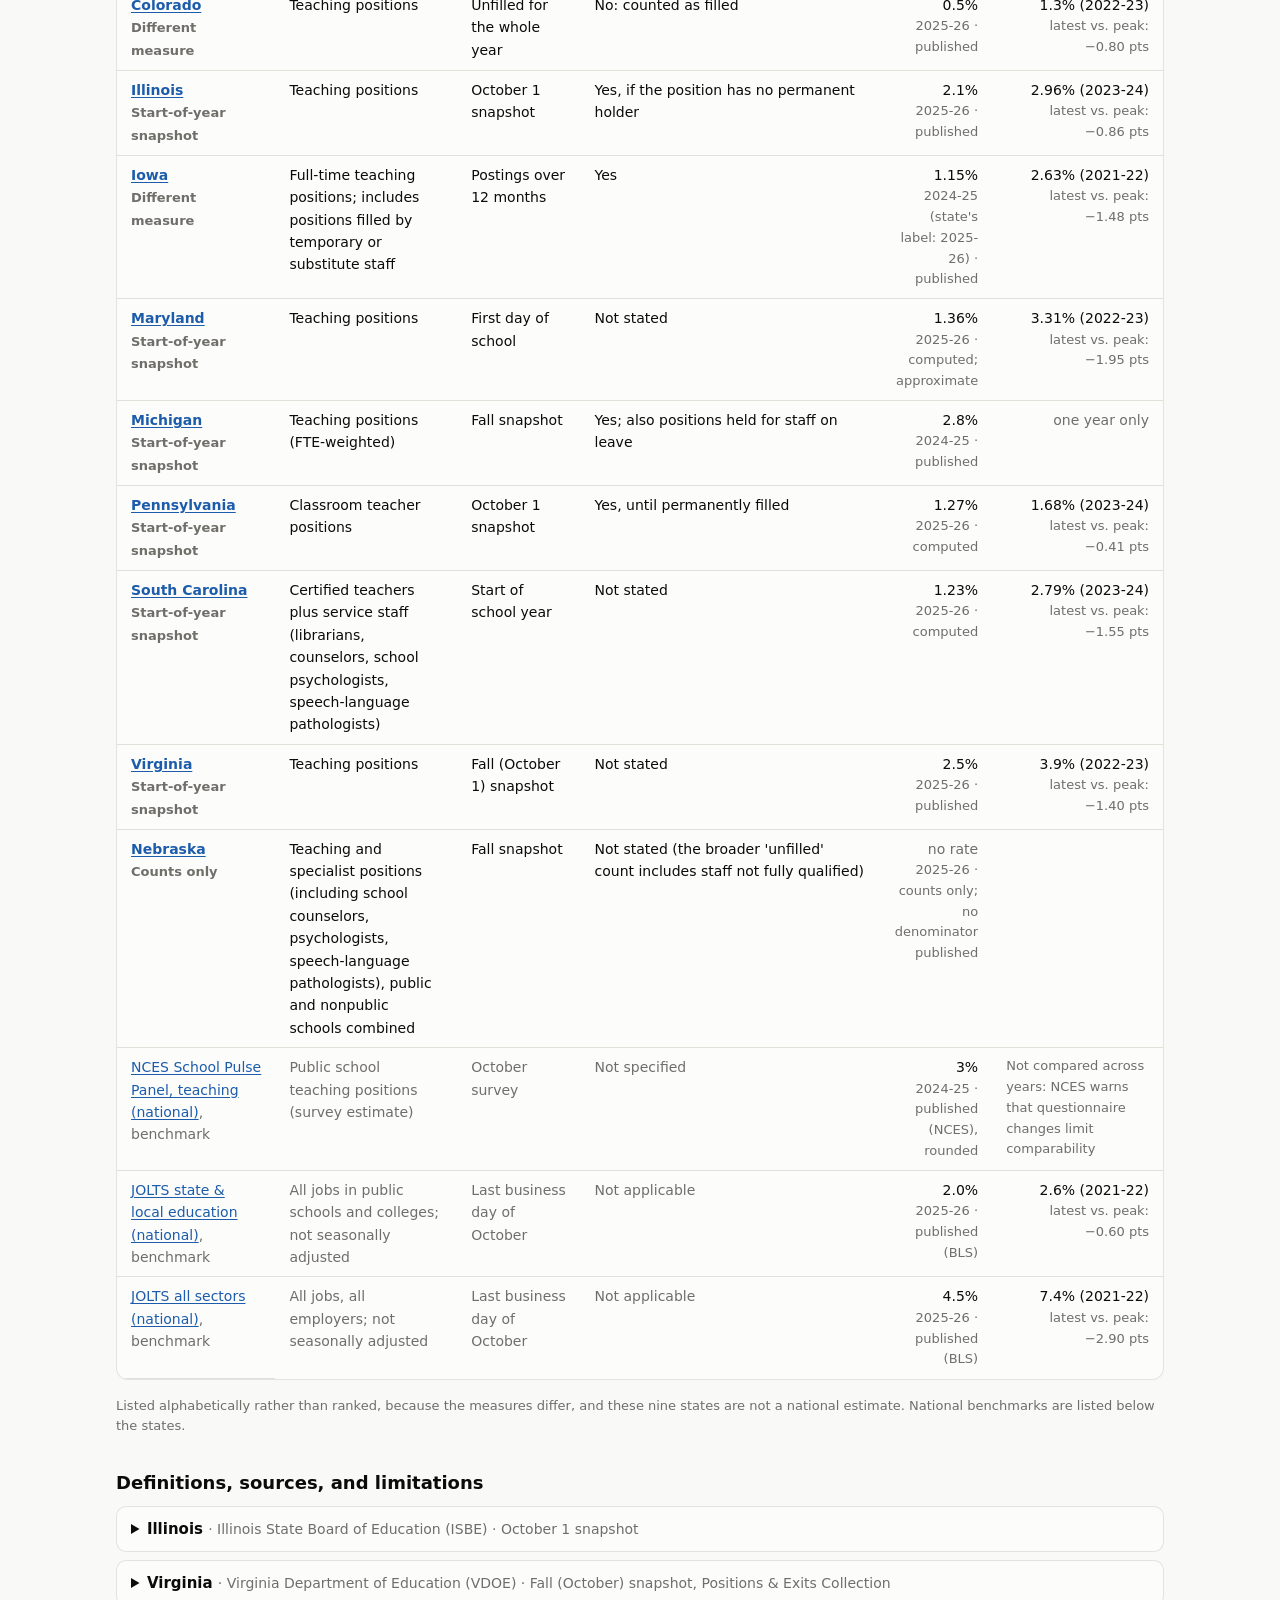
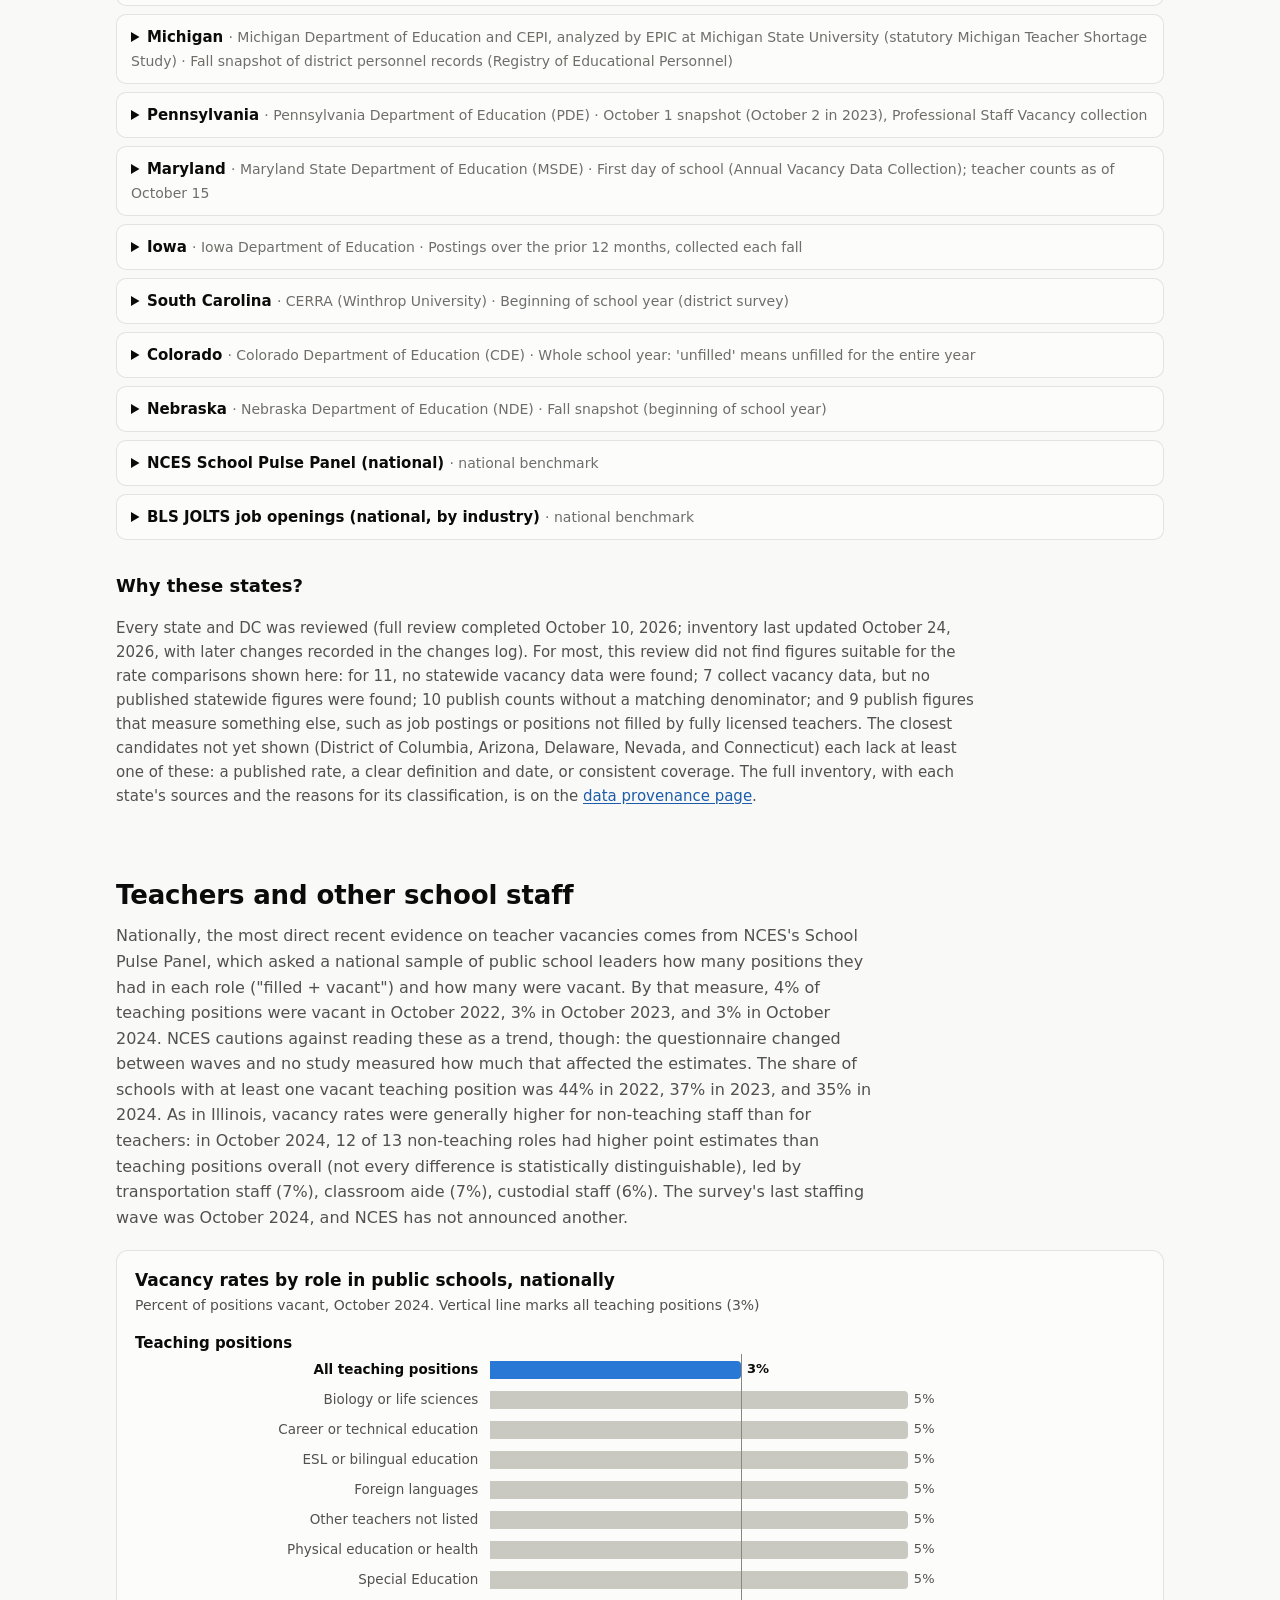
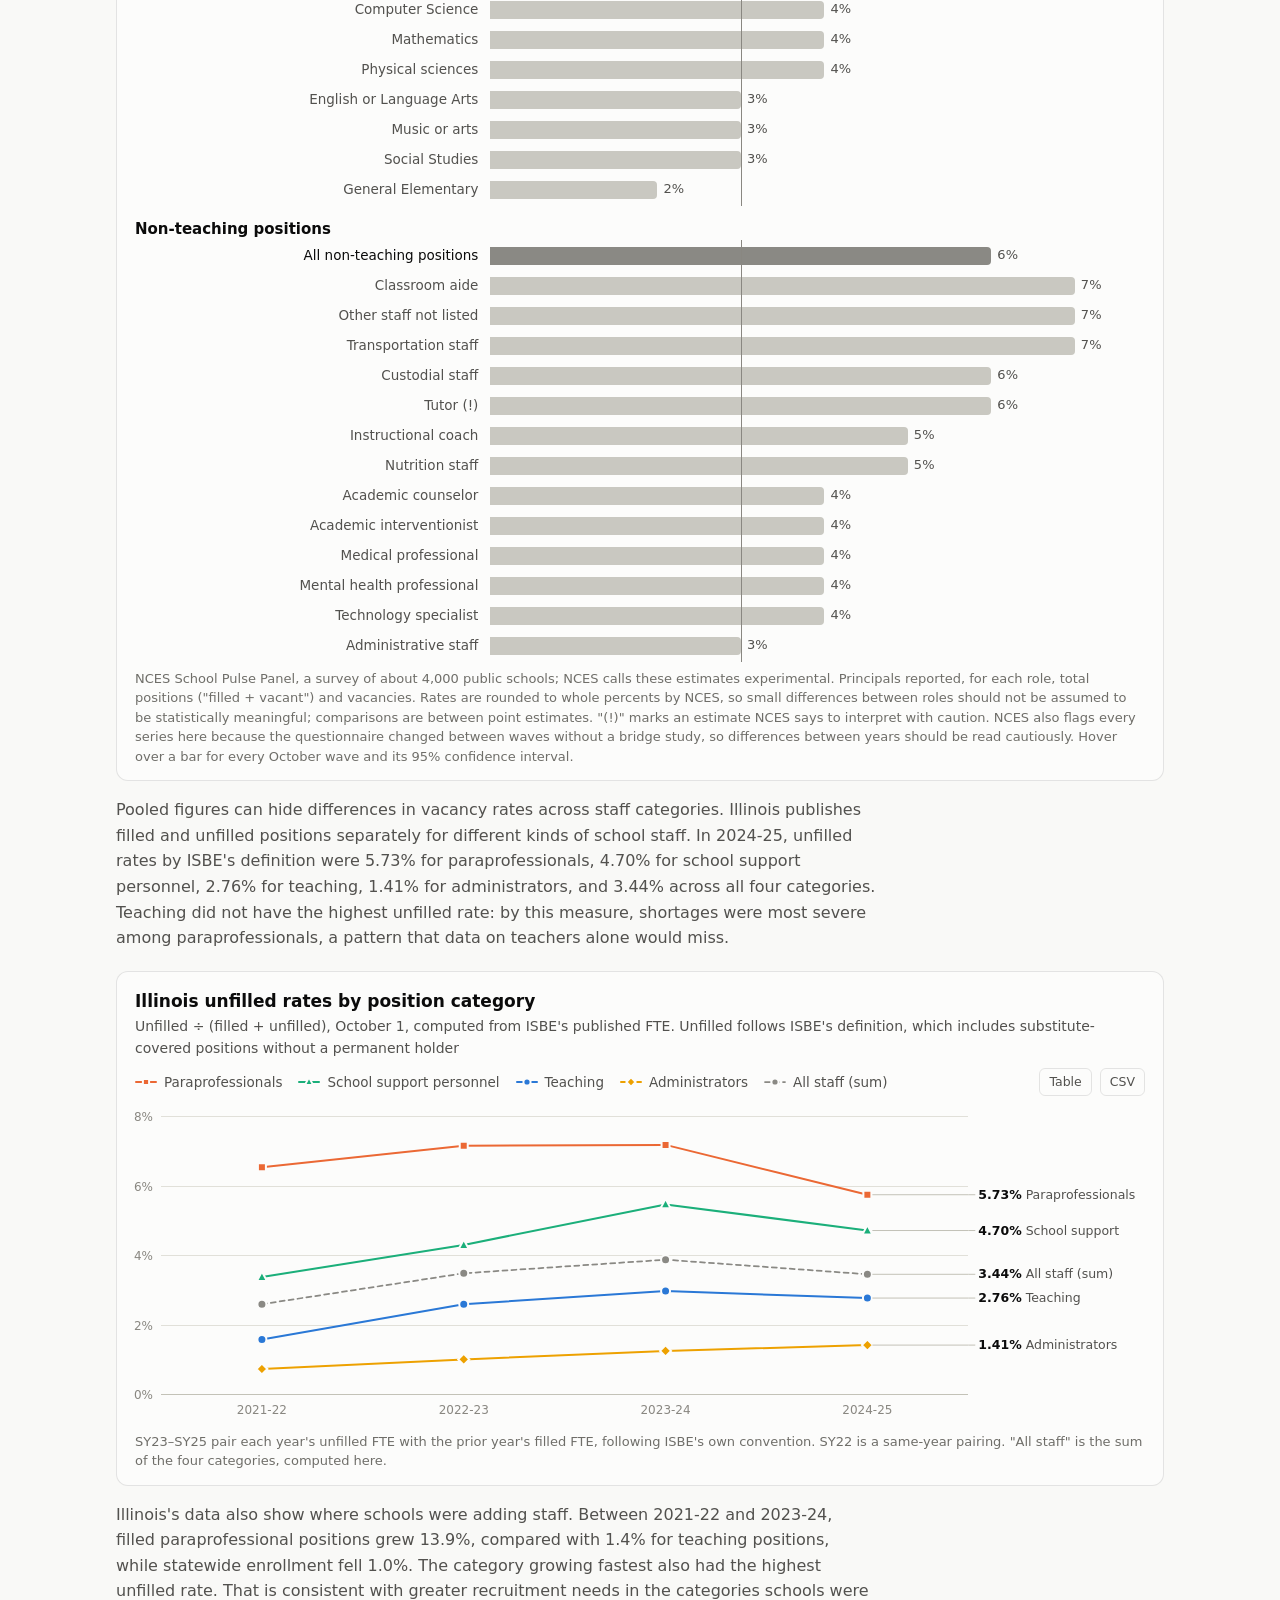
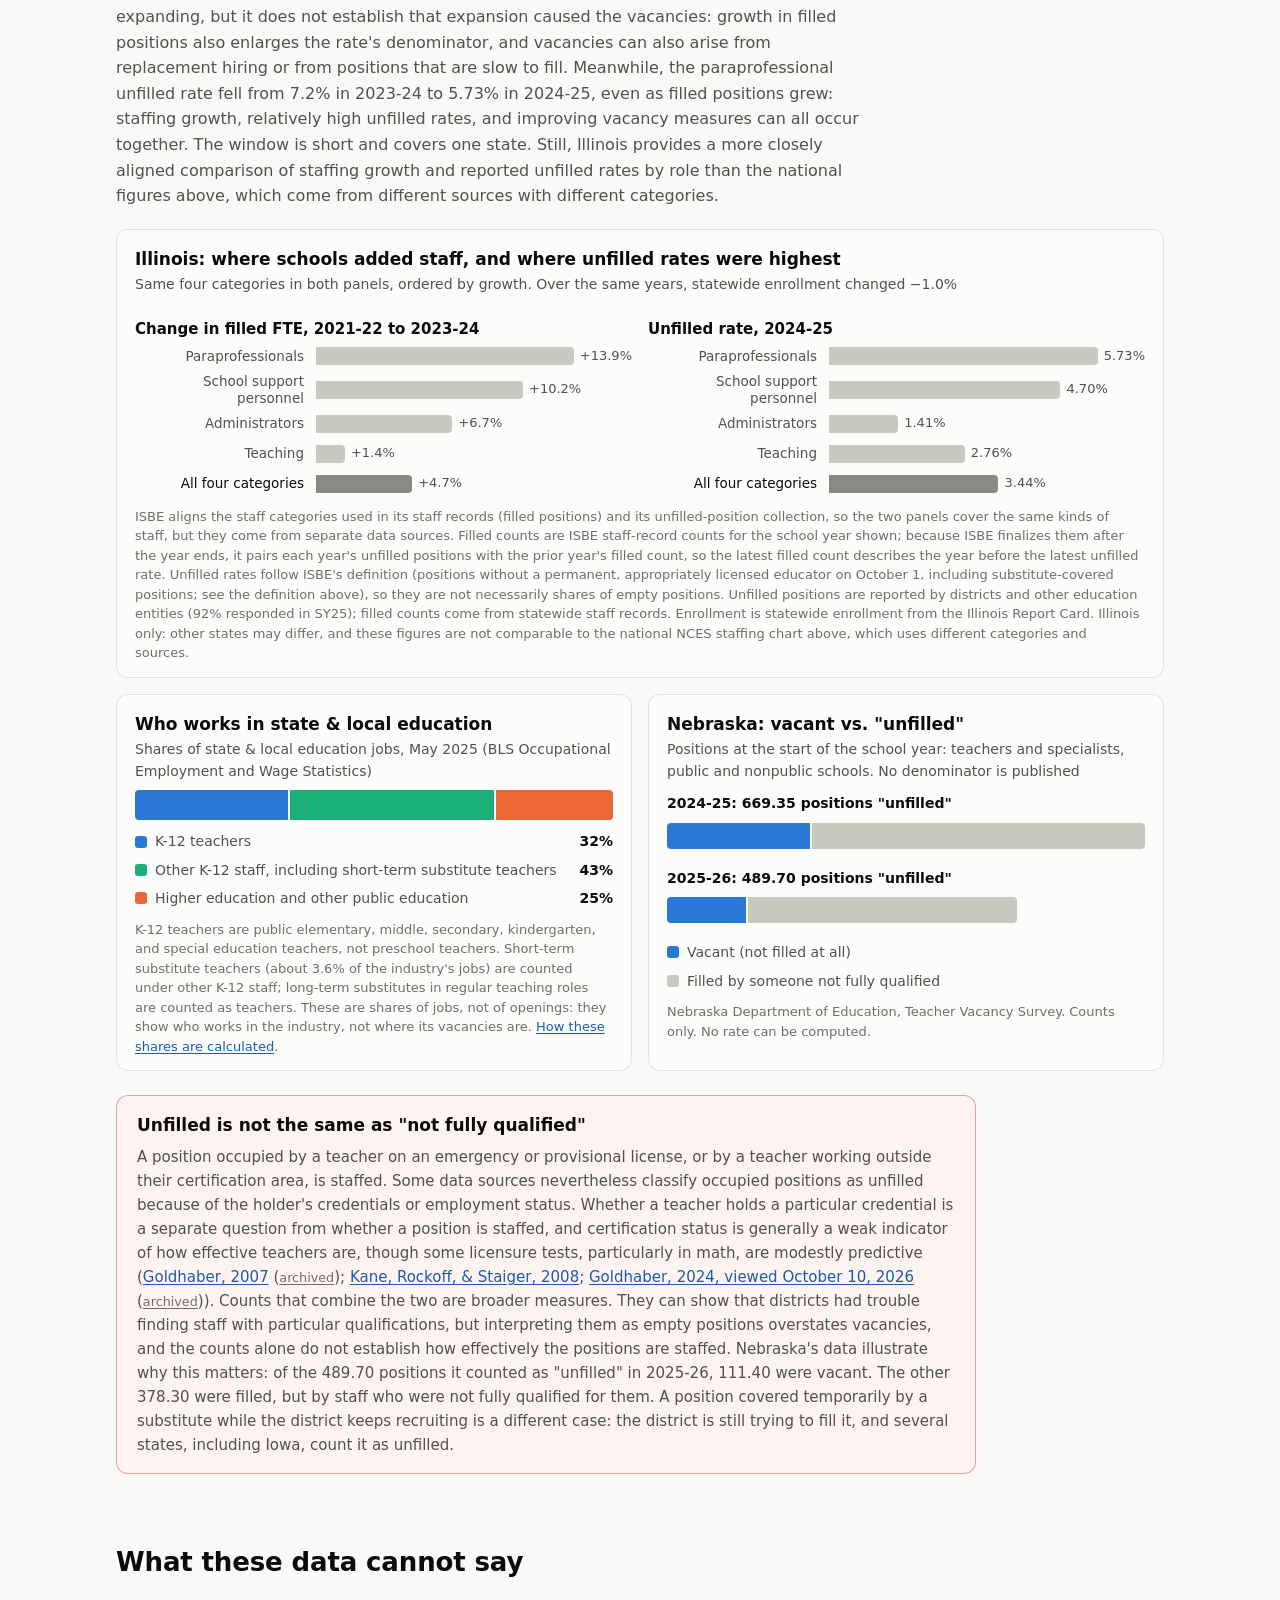
==== commit 53148b2d: "Show the employment composition of state & local education from OEWS Replaces the openings illustrat" ====
--- a/index.html
+++ b/index.html
@@ -249,7 +249,7 @@
     <div class="grid2">
       <figure class="card" id="fig-comp">
         <figcaption>
-          <h3>Who the education openings line covers: an illustration</h3>
+          <h3>Who works in state &amp; local education</h3>
           <p class="sub" id="comp-sub"></p>
         </figcaption>
         <div id="chart-comp"></div>
@@ -296,7 +296,7 @@
       <p><strong>Staff and enrollment</strong> come from NCES Digest of Education Statistics Table 213.10, built from the Common Core of Data: full-time-equivalent staff by type and pupils per staff member for public schools, 50 states and DC, fall 2000 on. Enrollment is computed from NCES's own teacher counts and pupils-per-teacher ratio, so staff and students come from the same collection, with staff measured consistently in FTE and students as fall enrollment. This differs from the BLS employment chart, which counts payroll jobs and mixes K-12 with other local education employers. The <strong>rates relative to their own history</strong> divide each JOLTS series by its own January 2015 – December 2019 average, the same baseline the summary at the top uses.</p>
       <p><strong>State data</strong> are curated by hand from state agency publications (sources listed under each state above) and updated as states release new figures. The provenance page records, state by state, which figures were checked against the agency's own publication and which were carried over without re-checking. Where a state publishes a rate, the published rate is shown. Where it publishes only the components, the rate is computed and labeled. Where no denominator exists, no rate is shown.</p>
       <p><strong>Full documentation</strong> of every series (who publishes it, the exact file, how it is retrieved, every transformation, and known problems) is on the <a href="provenance.html">data provenance page</a>.</p>
-      <p><strong>Composition illustration.</strong> The breakdown of state &amp; local education openings (<a href="#fig-comp">"Who the education openings line covers"</a>, in the teachers and other school staff section) is an illustration under equal vacancy rates, shown as shares rather than counts. It divides openings pro-rata using the CES local/state government education payroll-job shares (local is overwhelmingly K-12, state overwhelmingly higher education) and the NCES Common Core of Data teacher share of K-12 staff FTE, so it mixes payroll jobs with FTE. Vacancy rates differ by role, so it does not identify the number of teacher vacancies. Treat it as context for what the pooled rate covers.</p>
+      <p><strong>Employment composition.</strong> The breakdown of state &amp; local education jobs (<a href="#fig-comp">"Who works in state &amp; local education"</a>, in the teachers and other school staff section) is calculated here from BLS Occupational Employment and Wage Statistics estimates for one year. It shows who works in the industry, not where its openings or vacancies are: vacancy rates differ by role, so teachers' share of jobs is not their share of openings. It is updated when BLS publishes a new year of estimates.</p>
       <p class="downloads"><strong>Download:</strong>
         <a href="data/national_monthly.csv" download>National monthly series (CSV)</a> ·
         <a href="data/national.json">National data (JSON)</a> ·
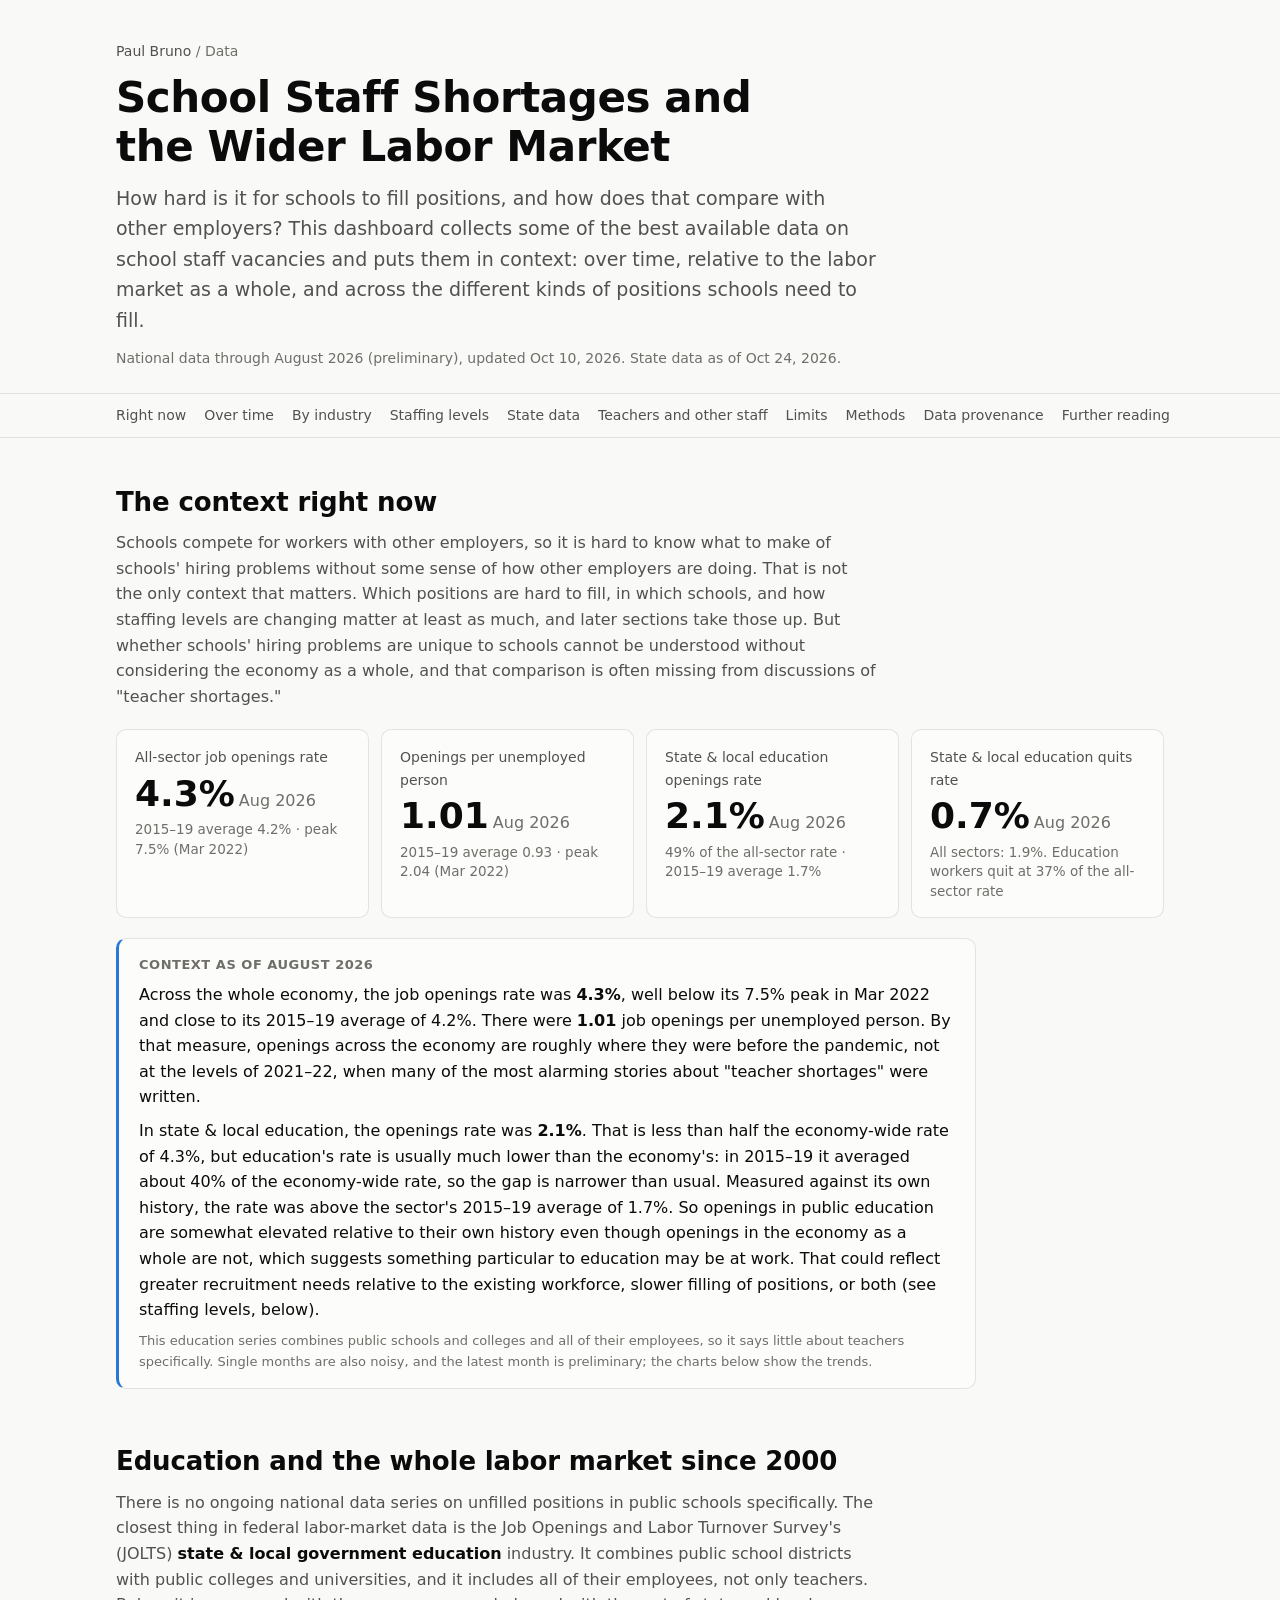
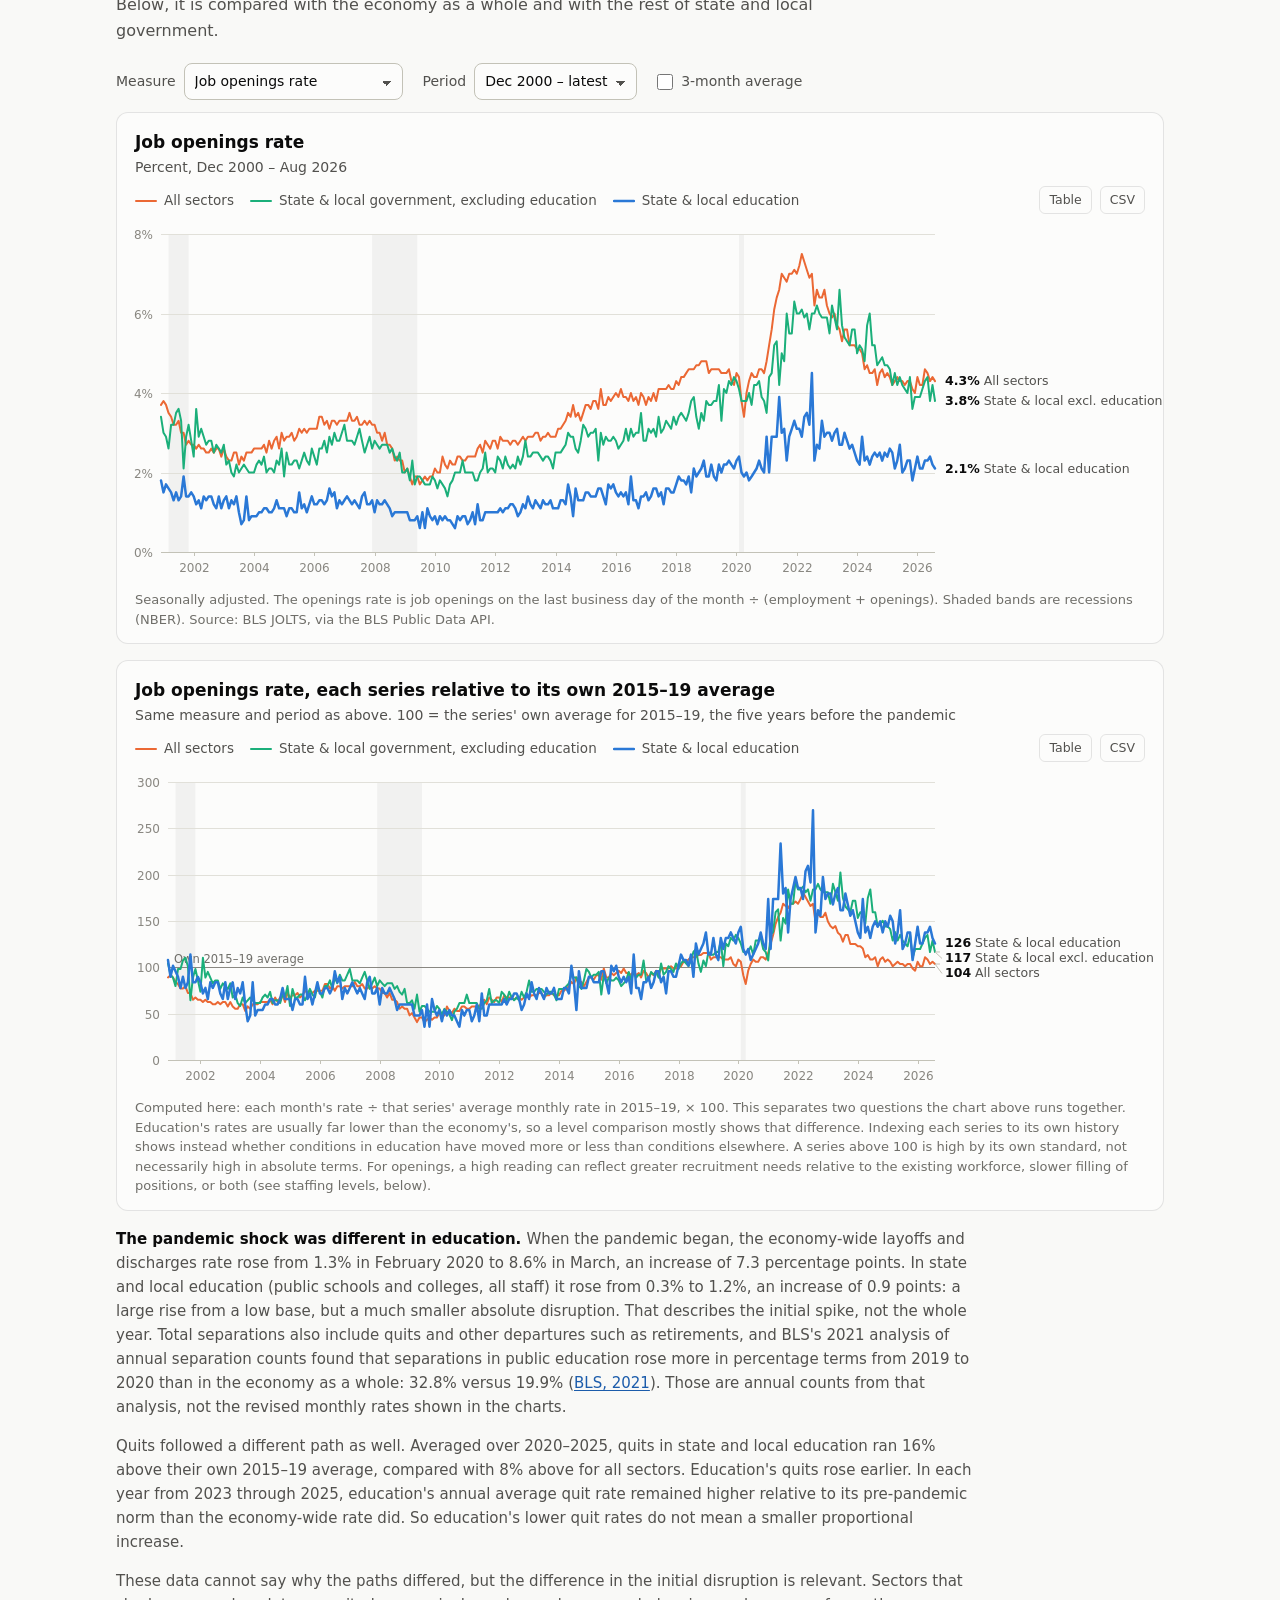
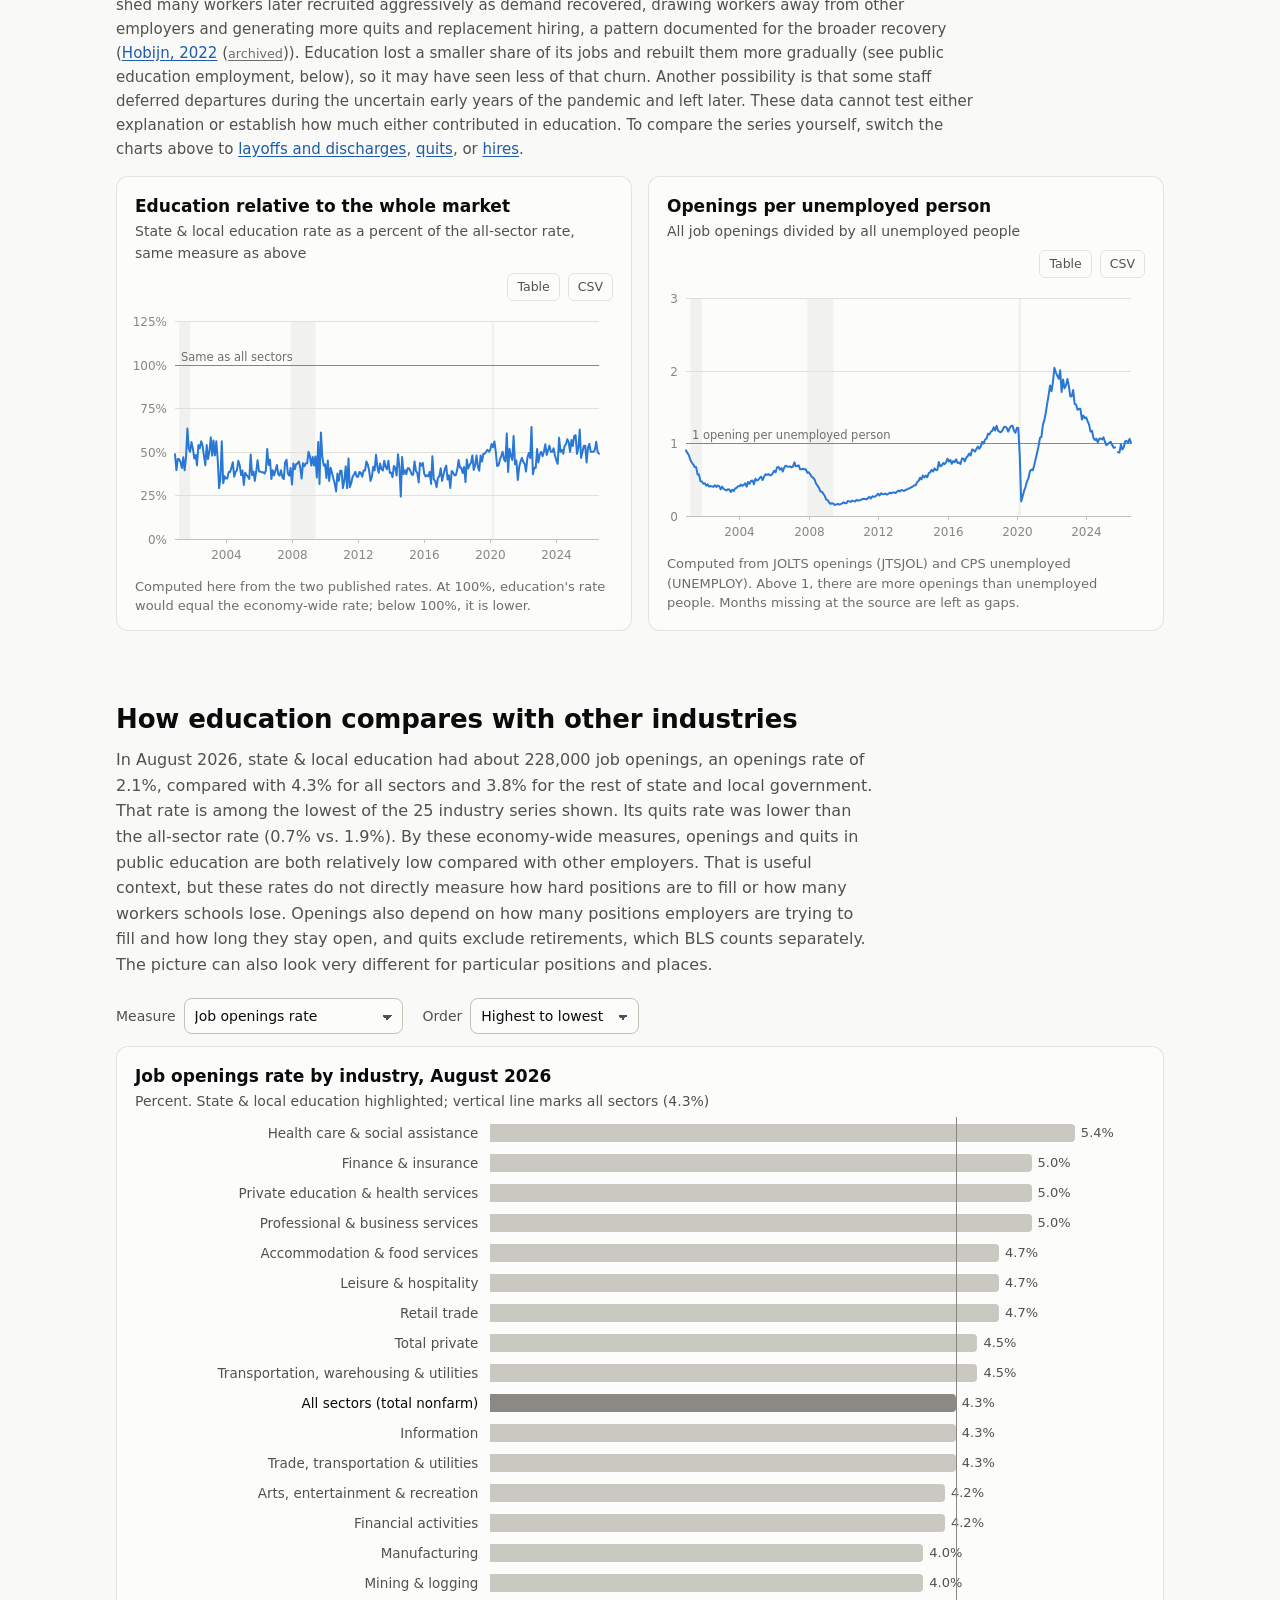
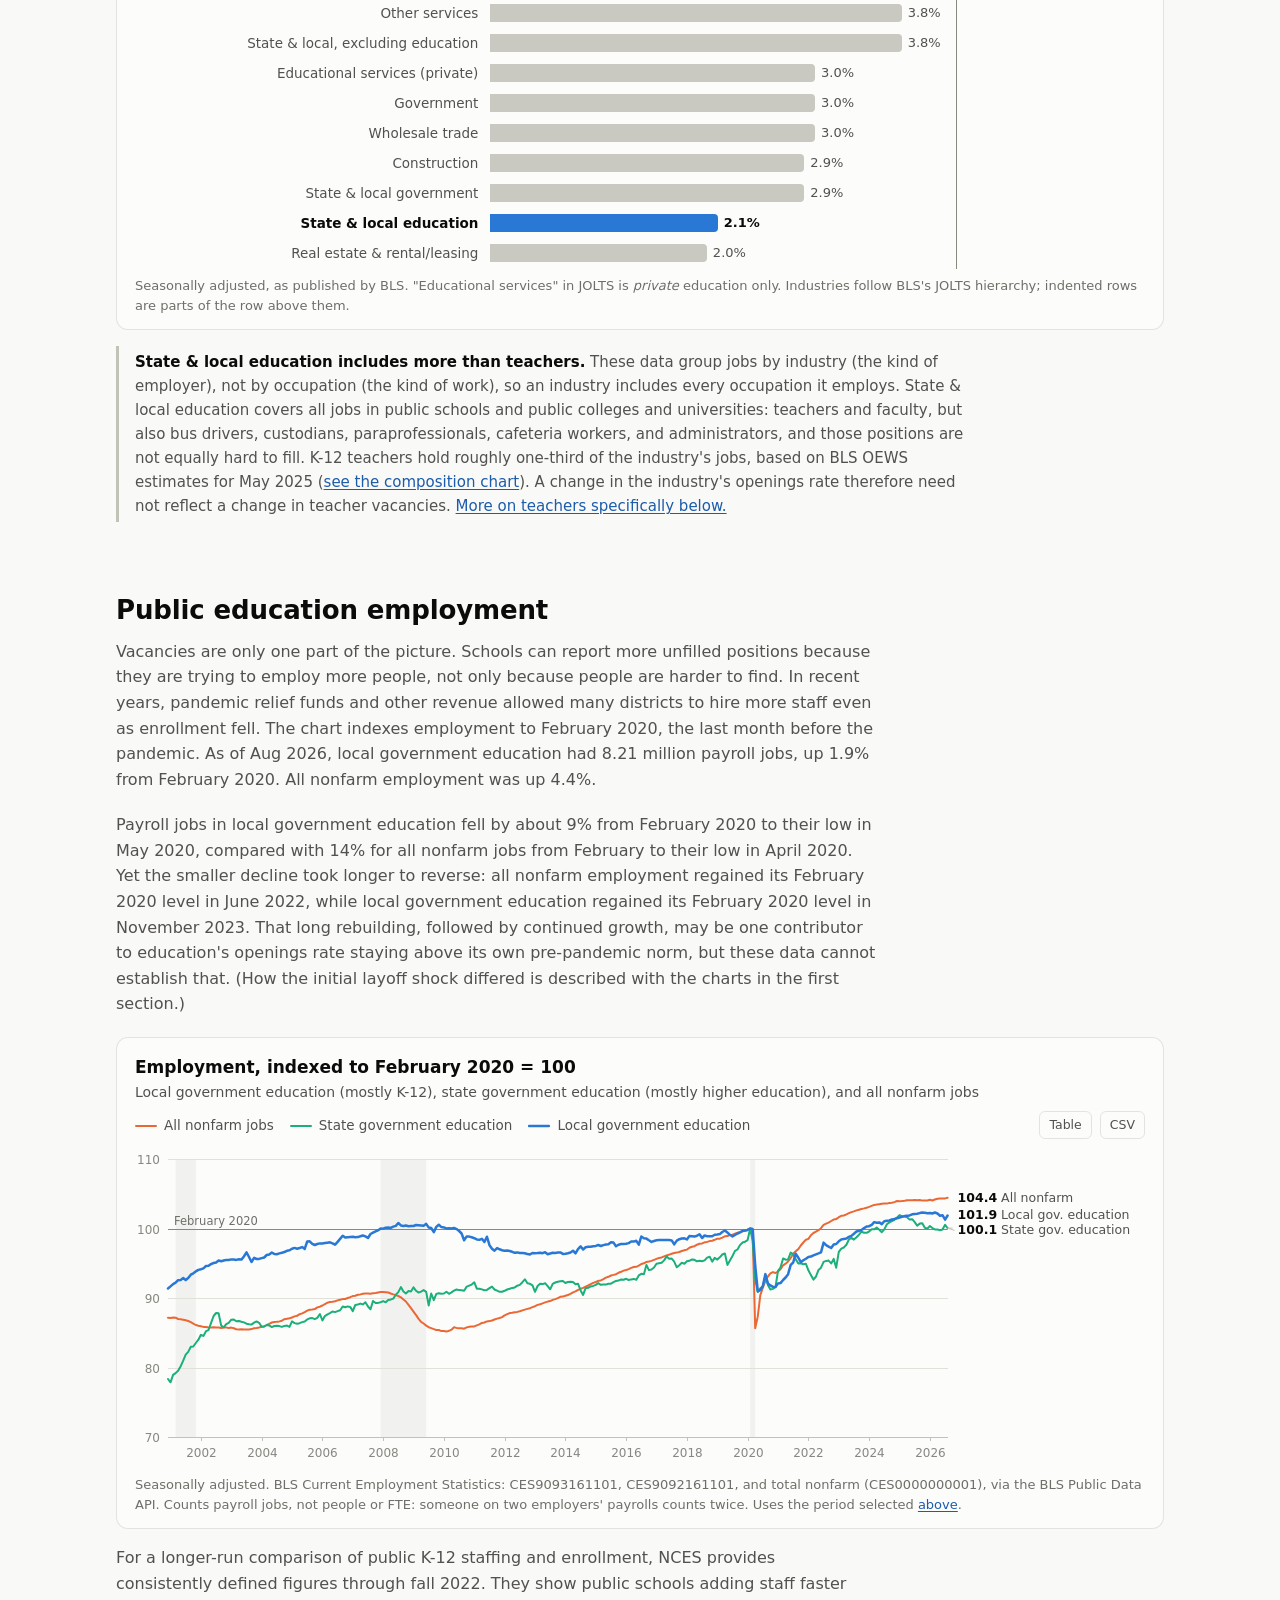
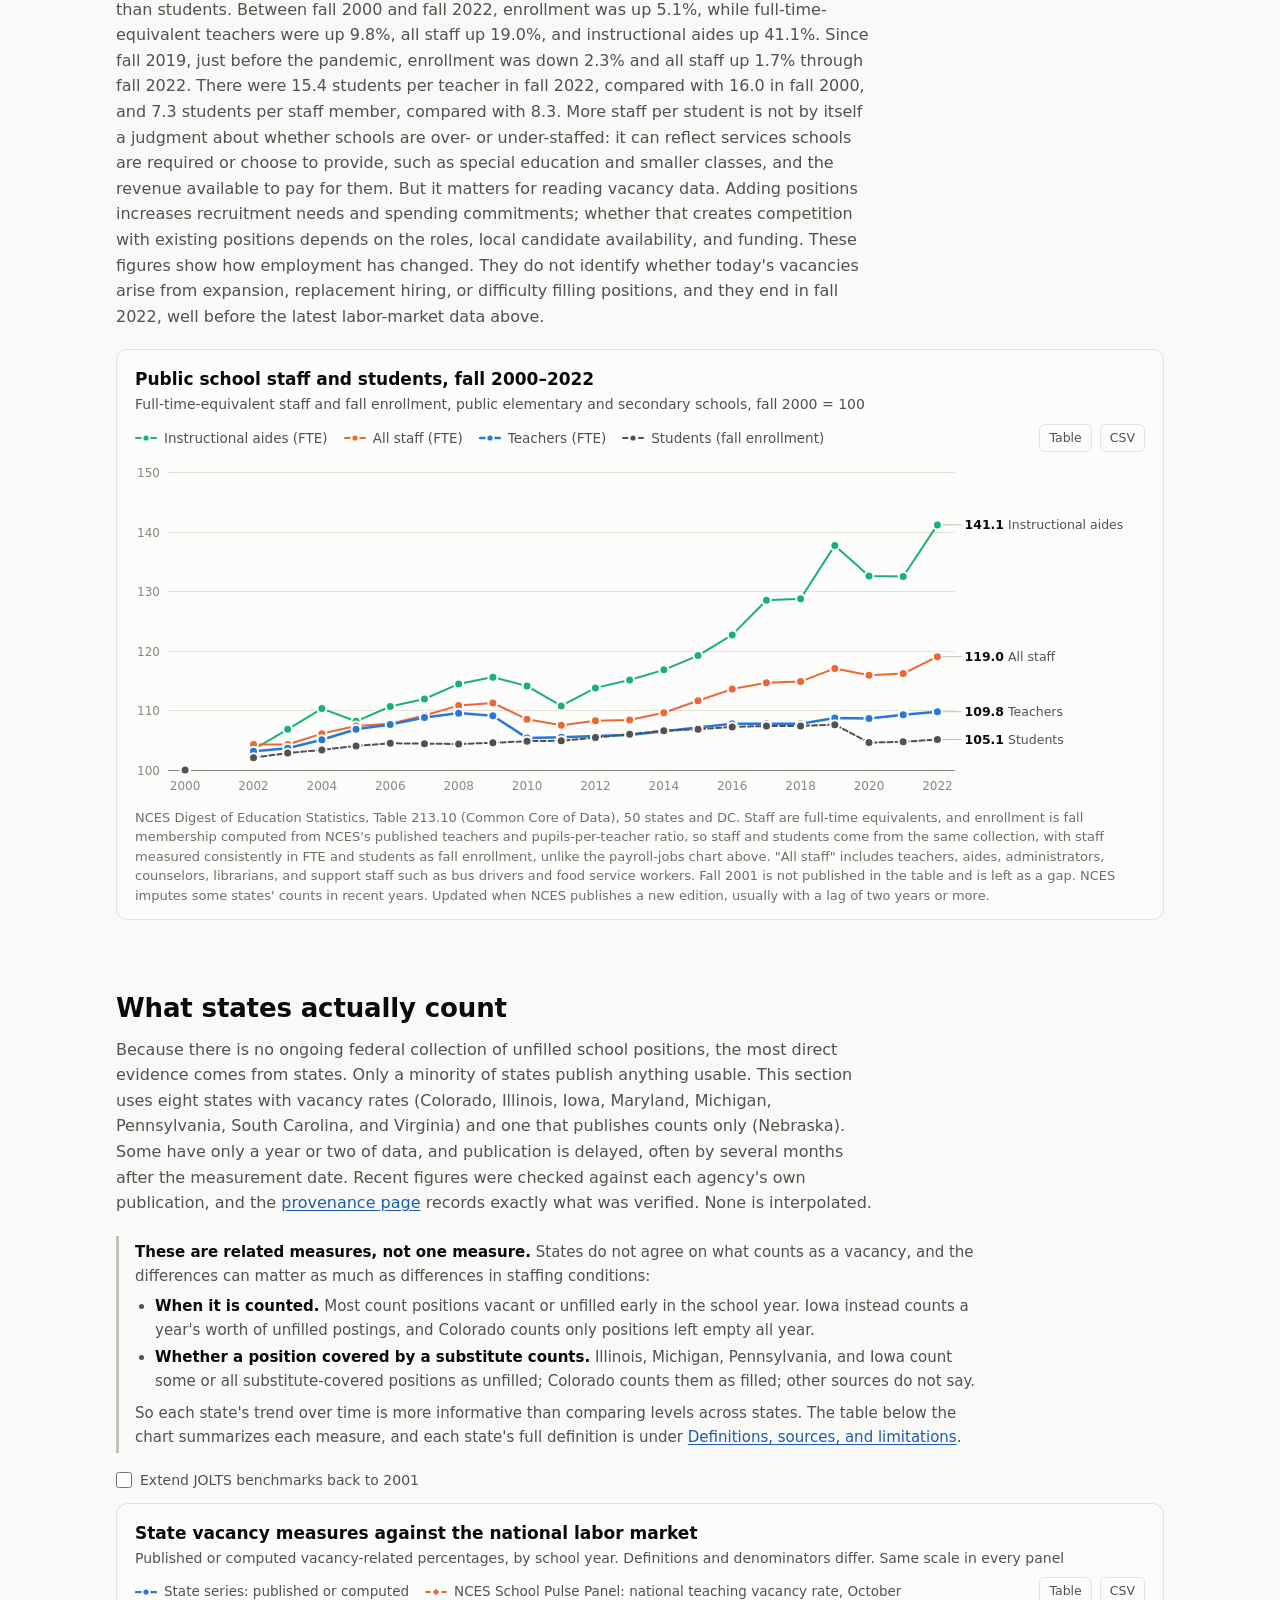
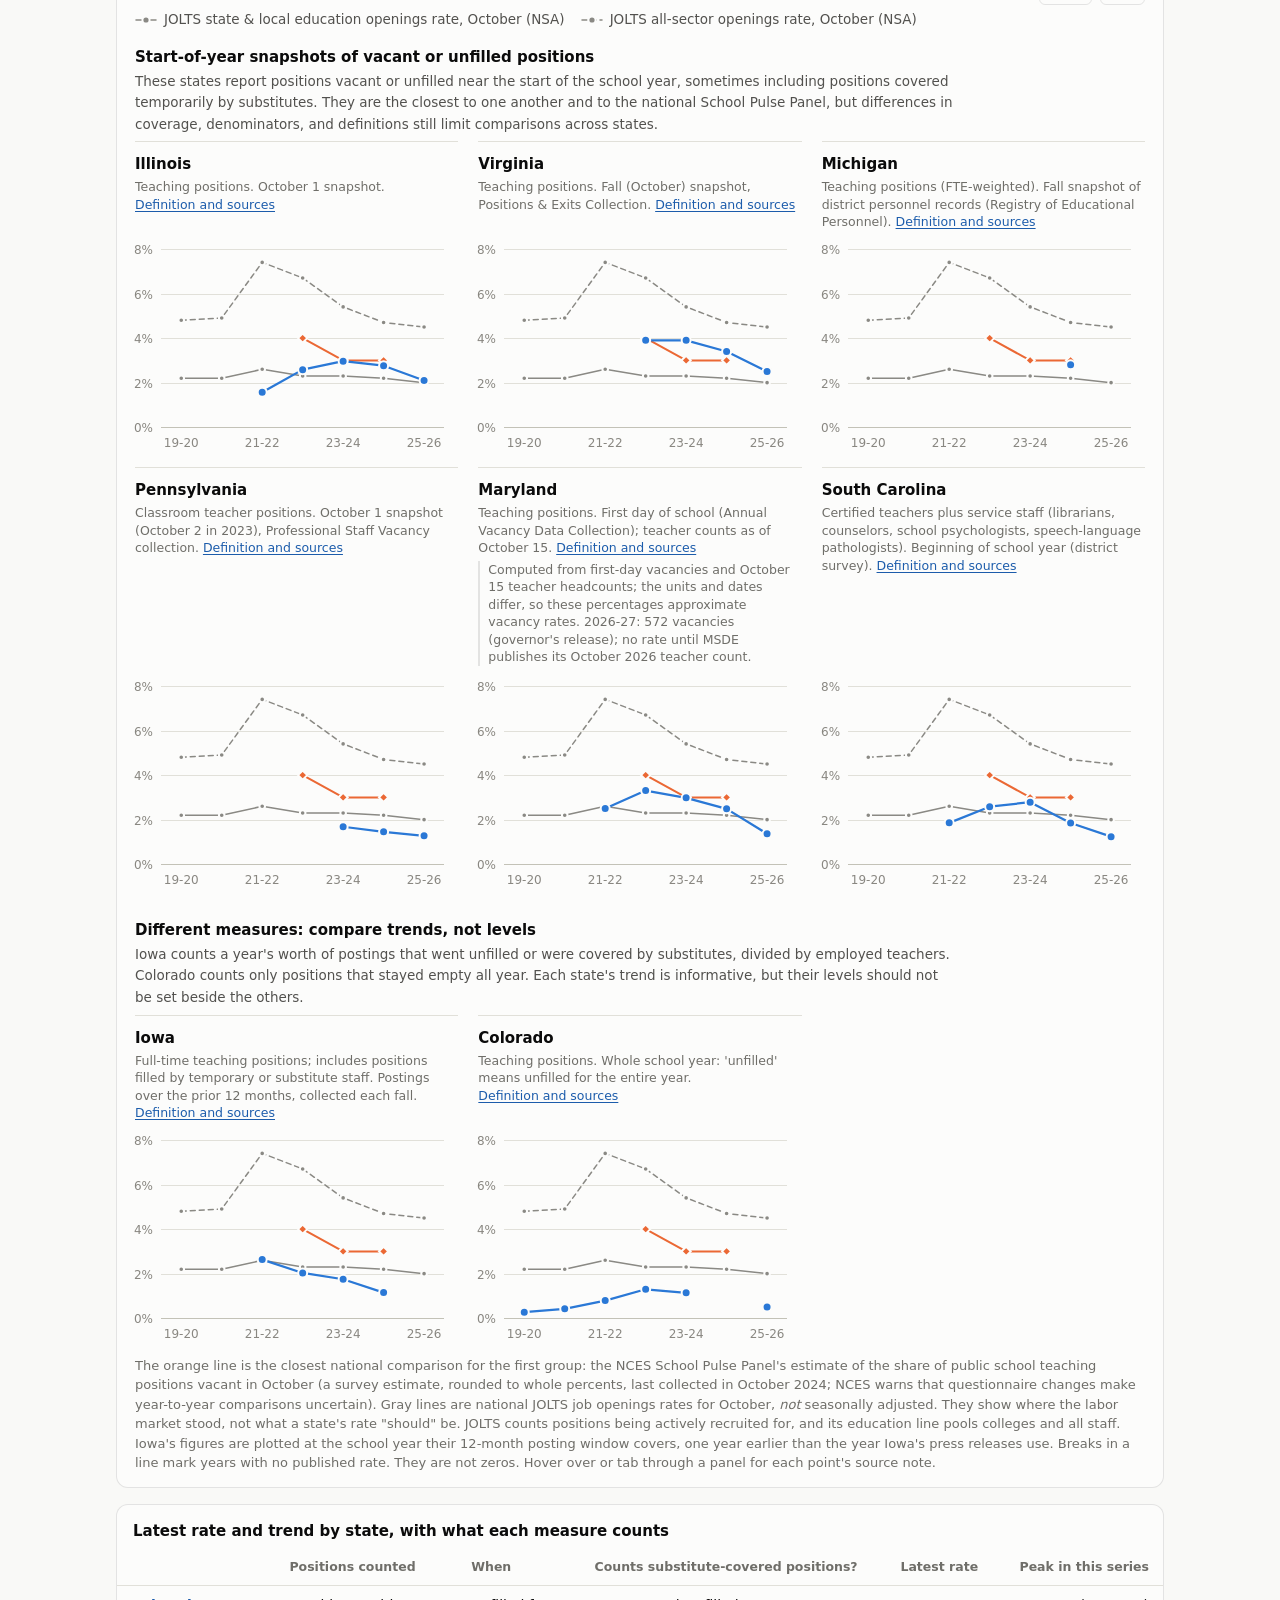
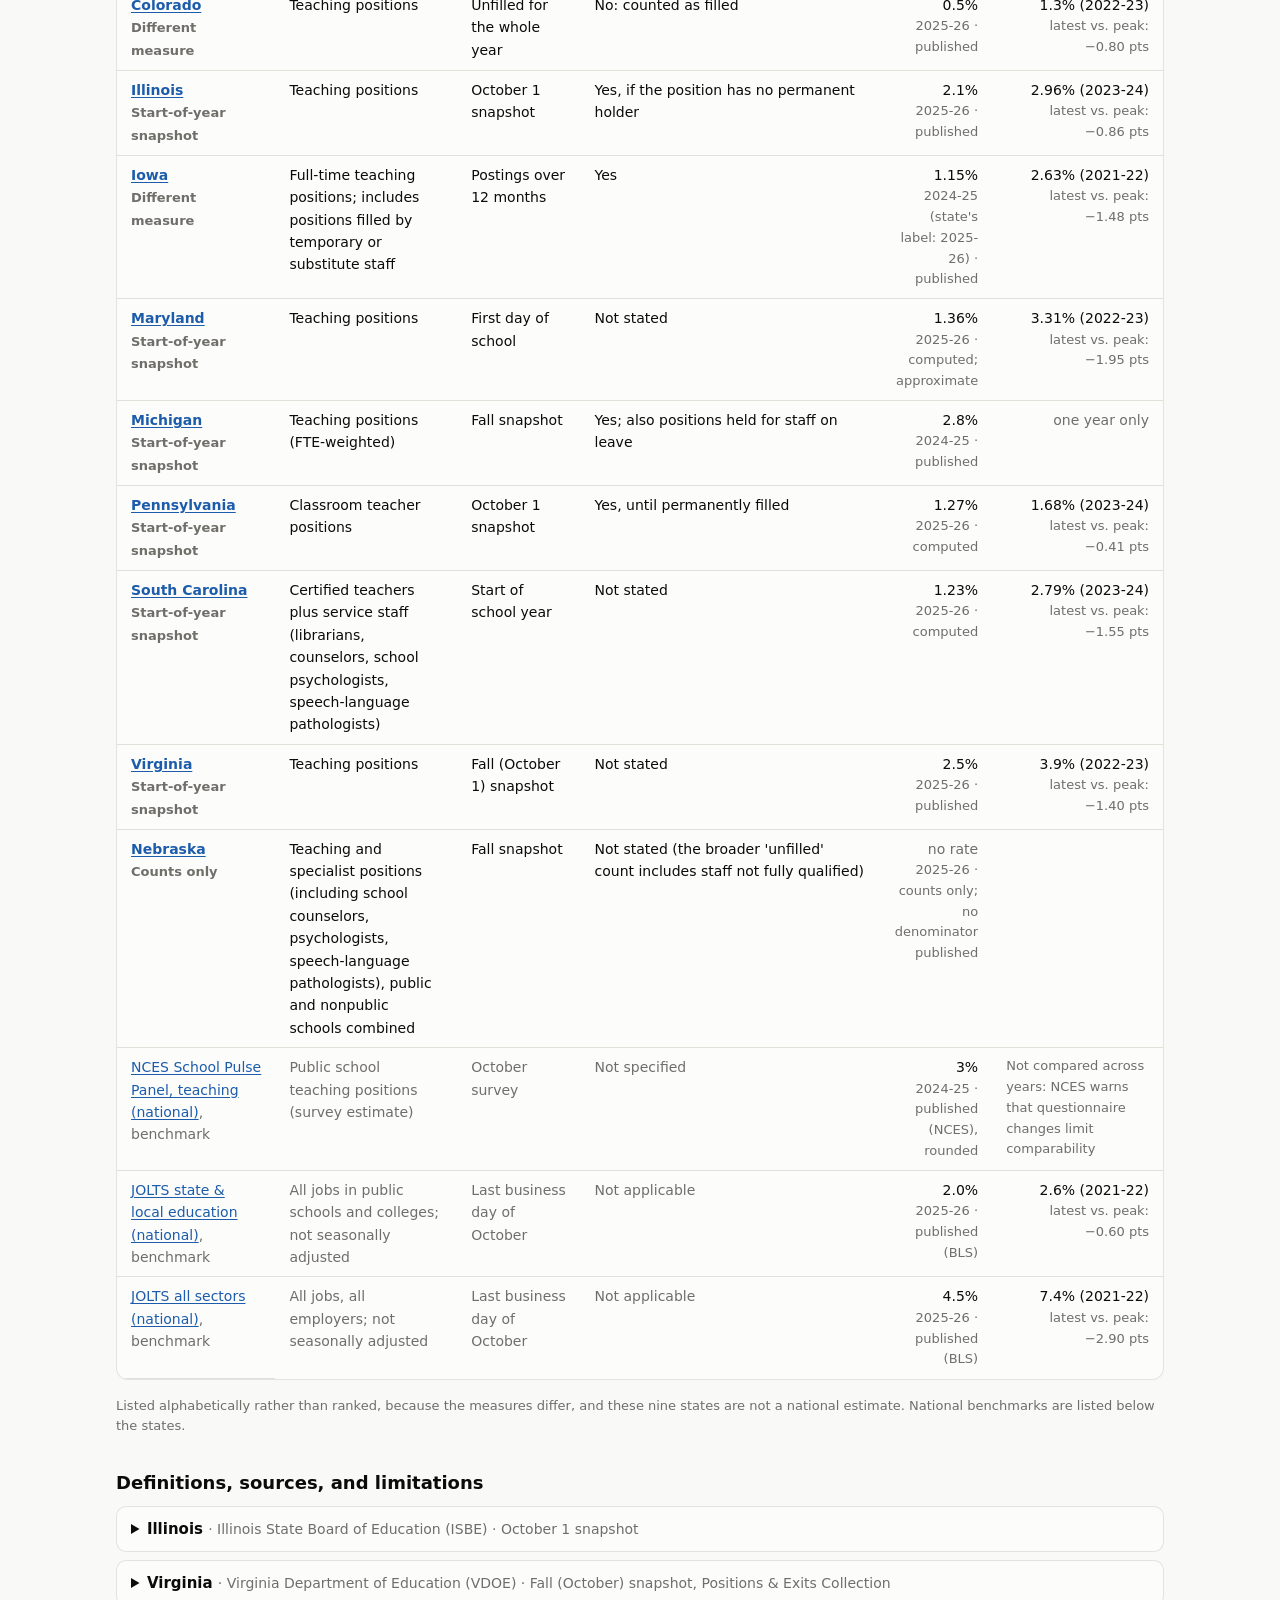
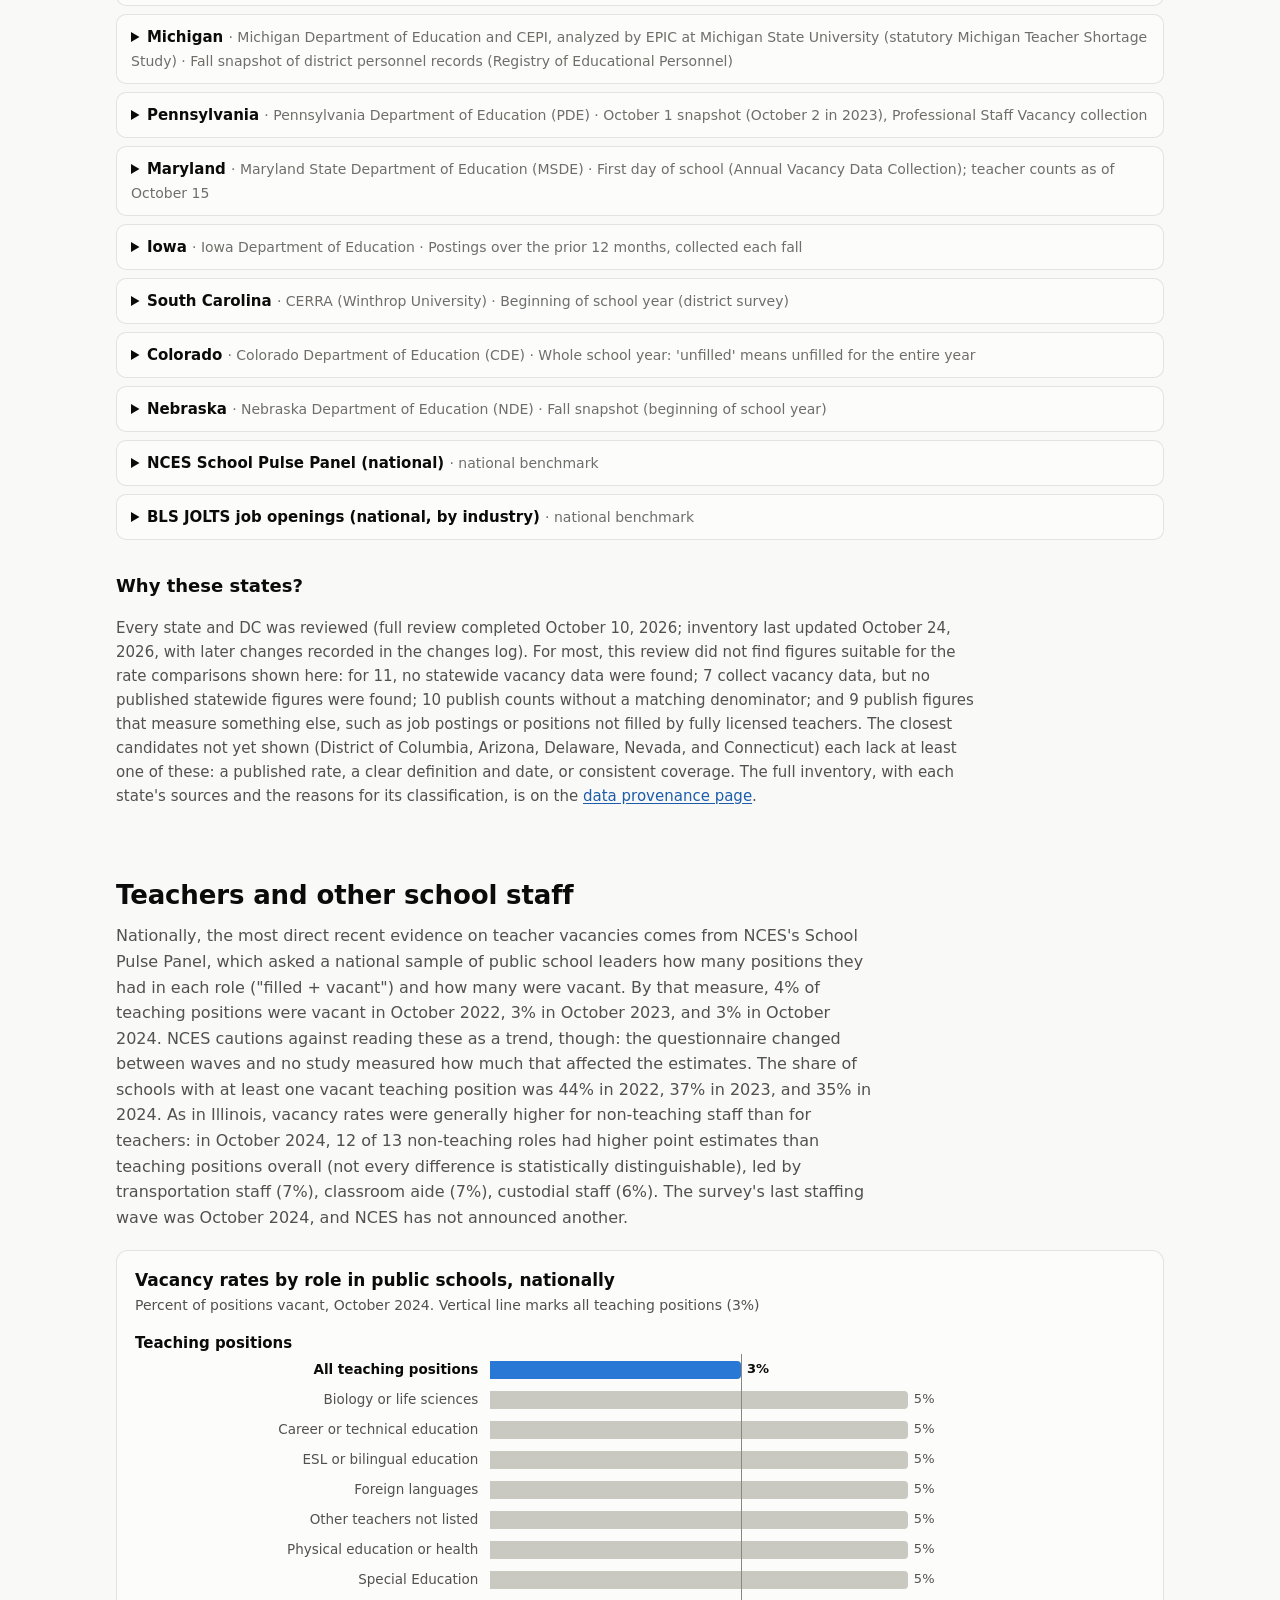
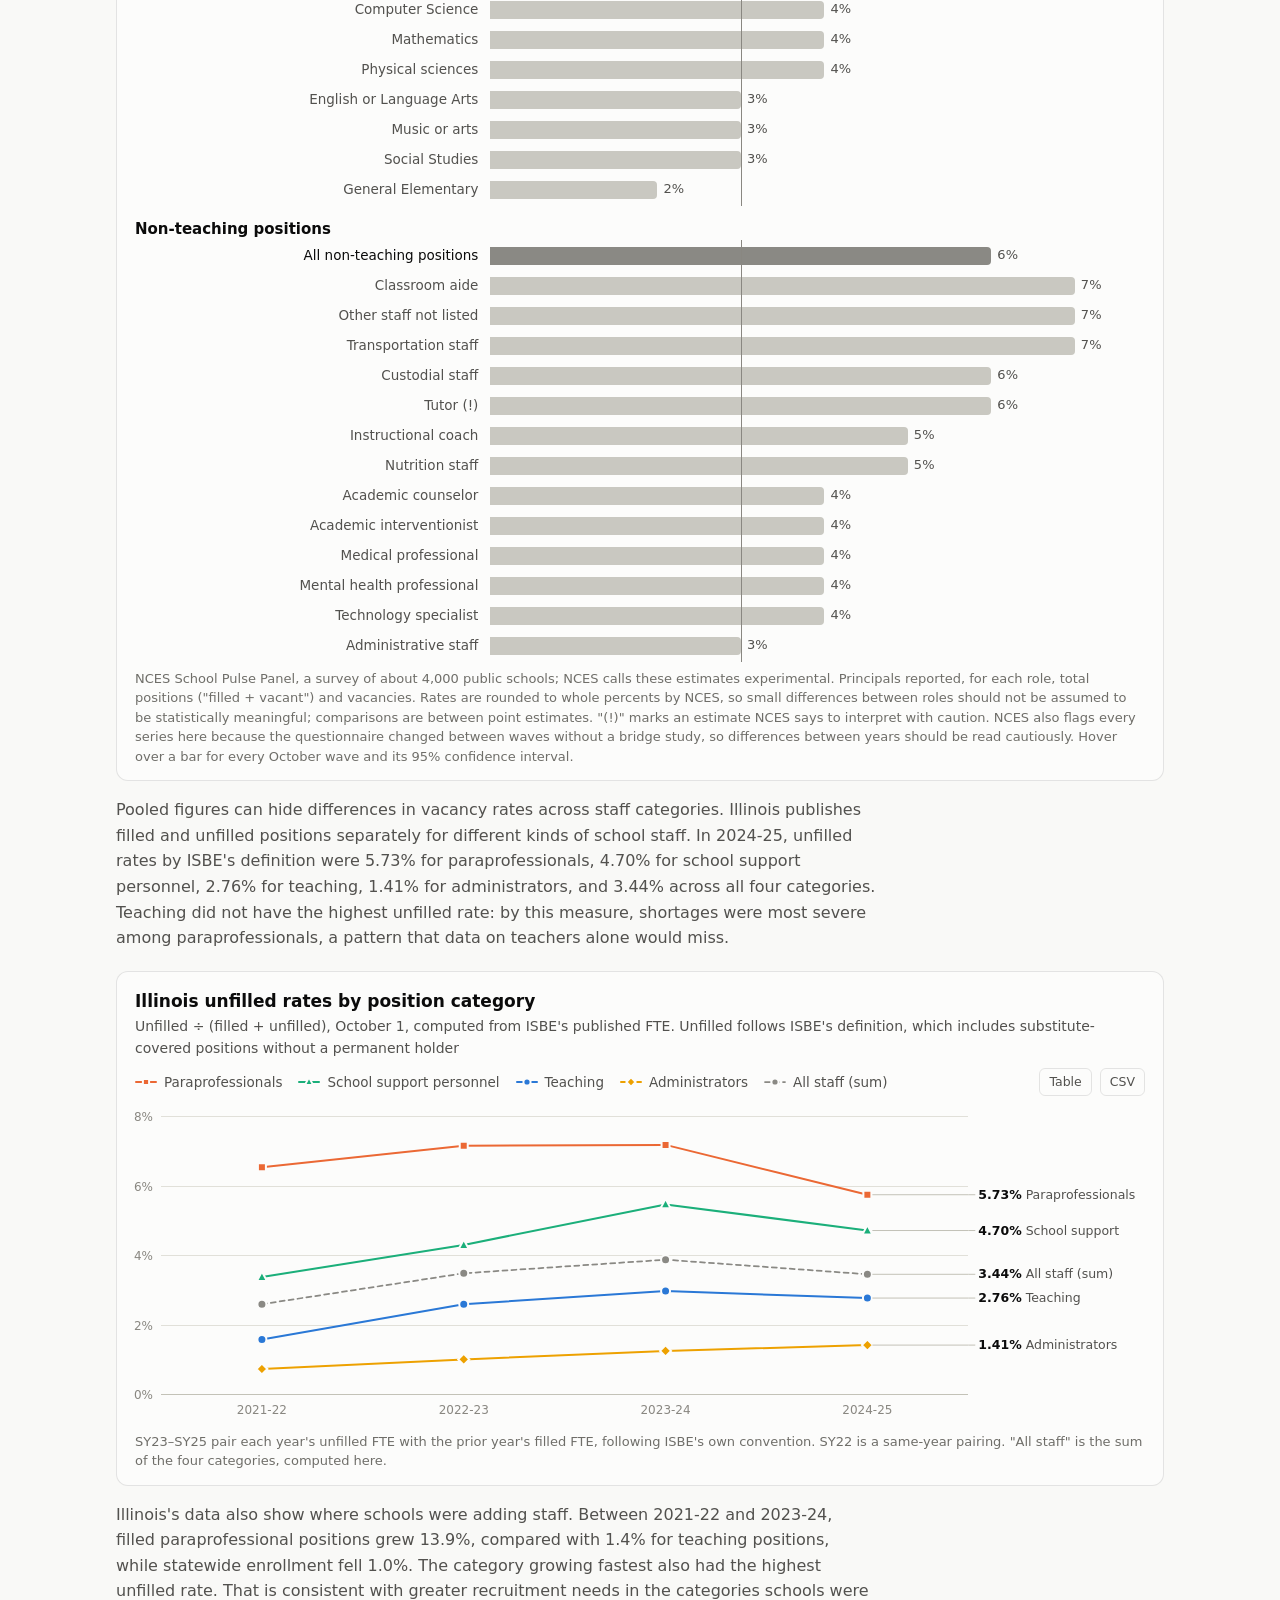
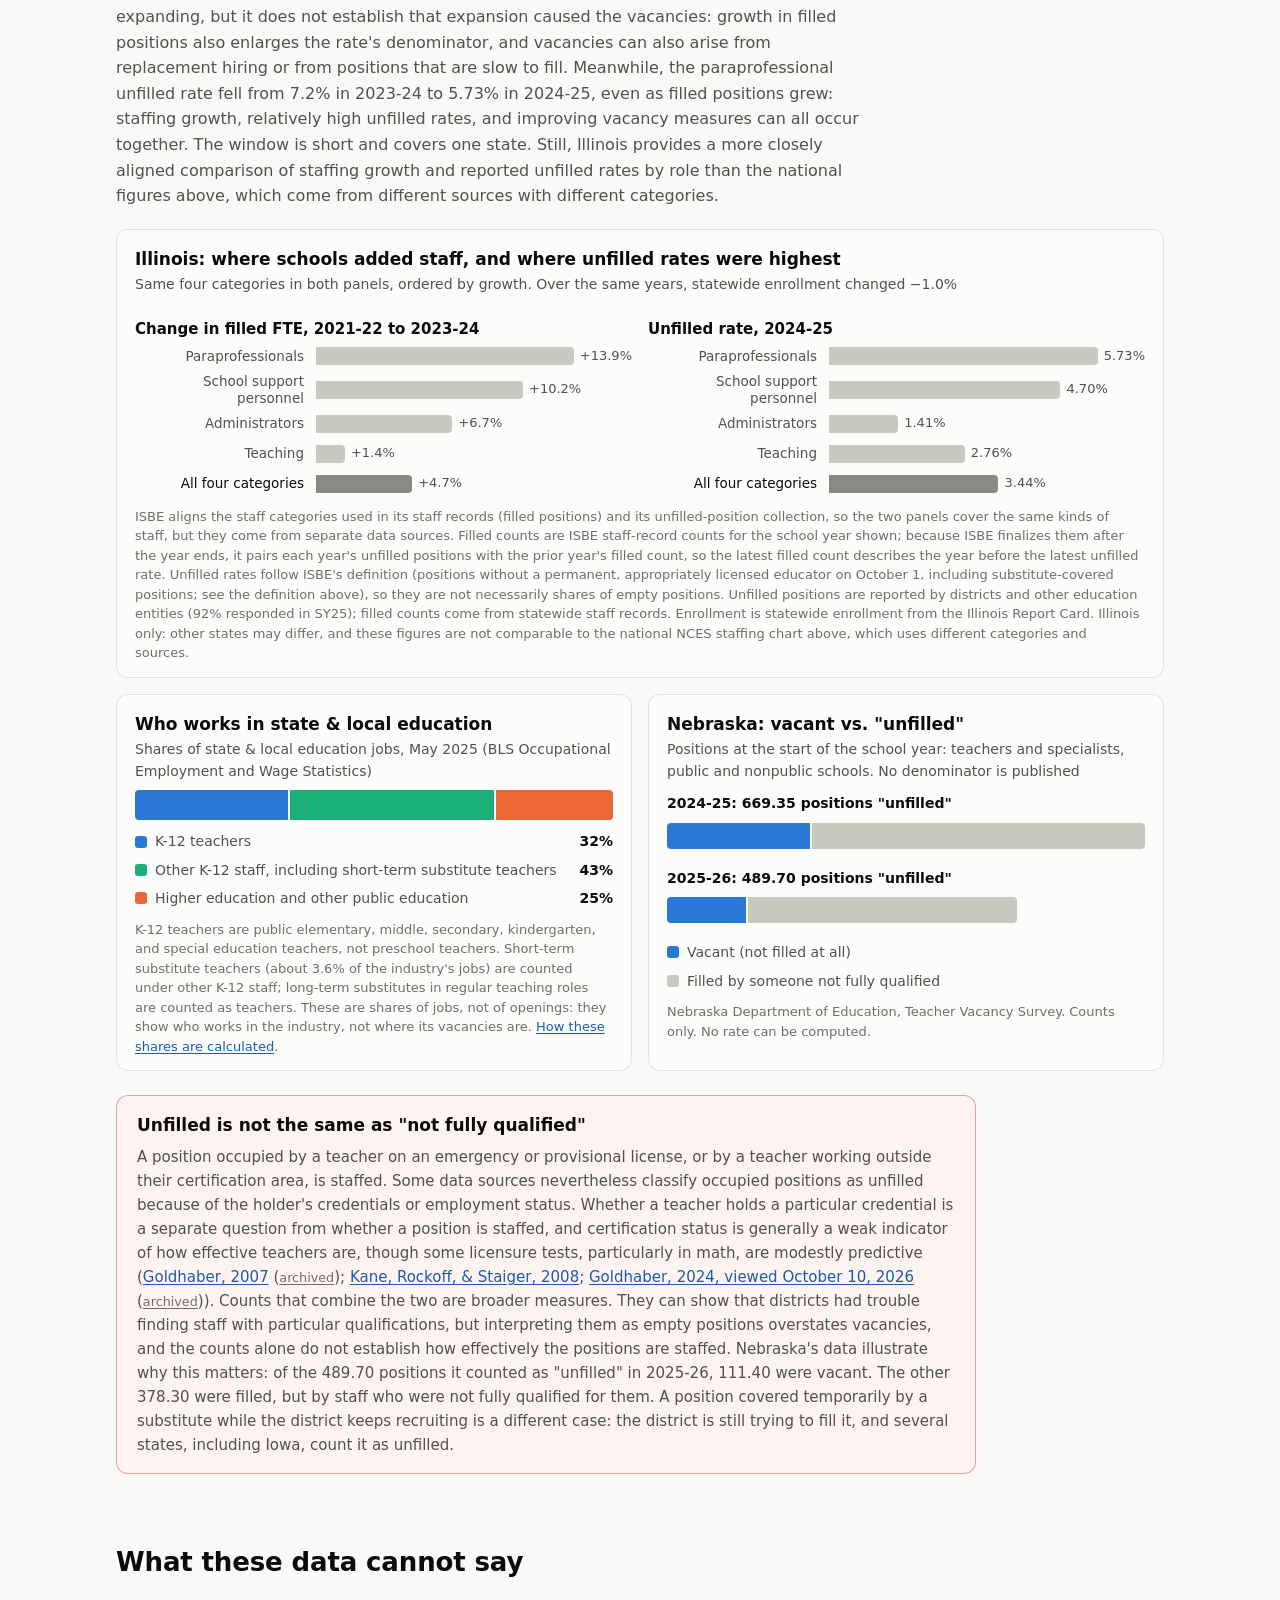
==== commit 43eea1d9: "Remove the leftover reference to the old composition illustration Co-Authored-By: Claude Opus 5.5 <n" ====
--- a/index.html
+++ b/index.html
@@ -275,7 +275,7 @@
   <section id="limits" aria-labelledby="limits-h">
     <h2 id="limits-h">What these data cannot say</h2>
     <ul class="limits">
-      <li><strong>There is no ongoing national count of teacher vacancies.</strong> JOLTS measures industries, not occupations. NCES's School Pulse Panel, a survey of public schools, estimated that about 3% of teaching positions were vacant in October 2023 and October 2024 (4% in October 2022), though NCES cautions that questionnaire changes make comparisons across those years uncertain, and its last staffing wave was October 2024. Any other national teacher figure is either a model (like the illustration above, labeled as one) or an aggregation of unlike state definitions.</li>
+      <li><strong>There is no ongoing national count of teacher vacancies.</strong> JOLTS measures industries, not occupations. NCES's School Pulse Panel, a survey of public schools, estimated that about 3% of teaching positions were vacant in October 2023 and October 2024 (4% in October 2022), though NCES cautions that questionnaire changes make comparisons across those years uncertain, and its last staffing wave was October 2024.</li>
       <li><strong>State vacancy rates are not rankings.</strong> States define and measure vacancies differently, so changes within a state over time are more informative than comparisons between states.</li>
       <li><strong>Vacancies depend on demand as well as supply.</strong> A district that adds positions can report more vacancies even if hiring has not gotten harder, and when budgets tighten, vacancies can fall even if nothing about the supply of candidates has improved.</li>
       <li><strong>Annual snapshots miss a lot.</strong> Most state data describe a single point in the fall and are published months later. They cannot show how positions were filled over the course of the year, or which positions were hard to fill but filled by October.</li>
